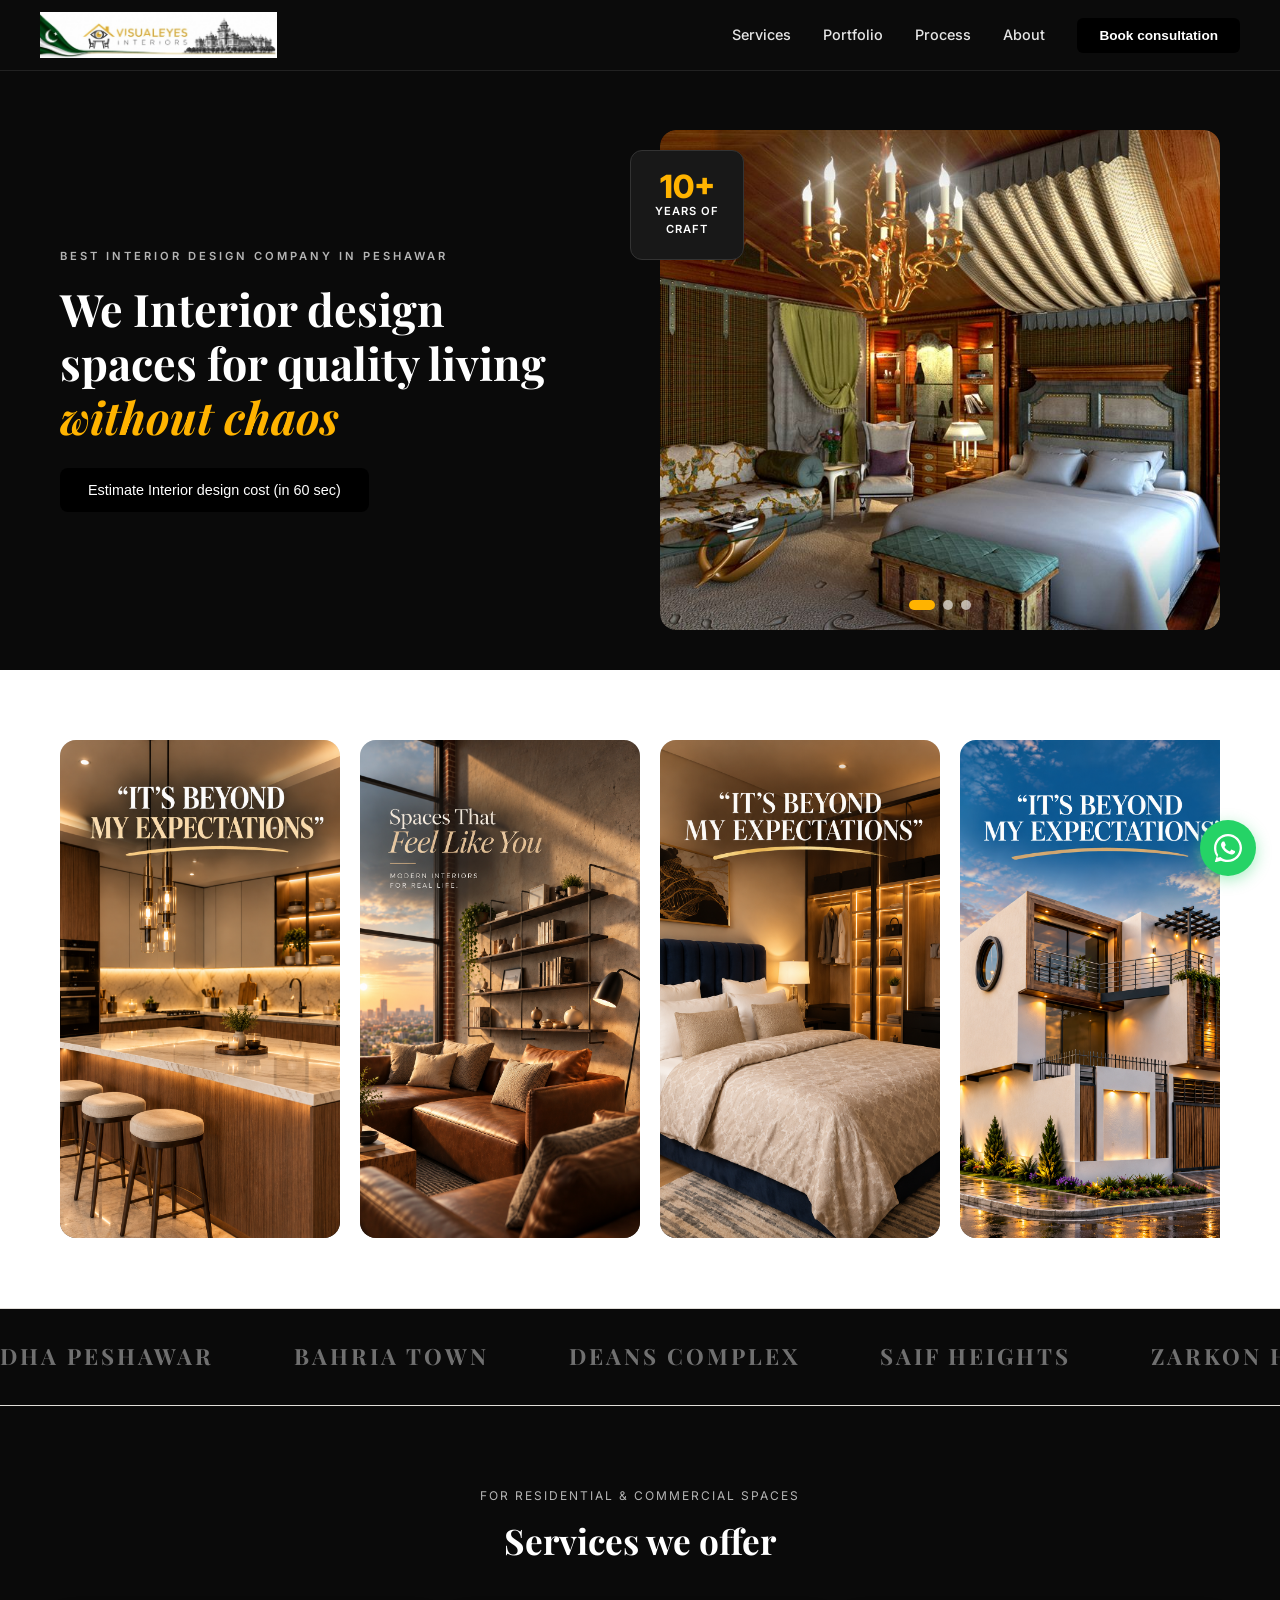
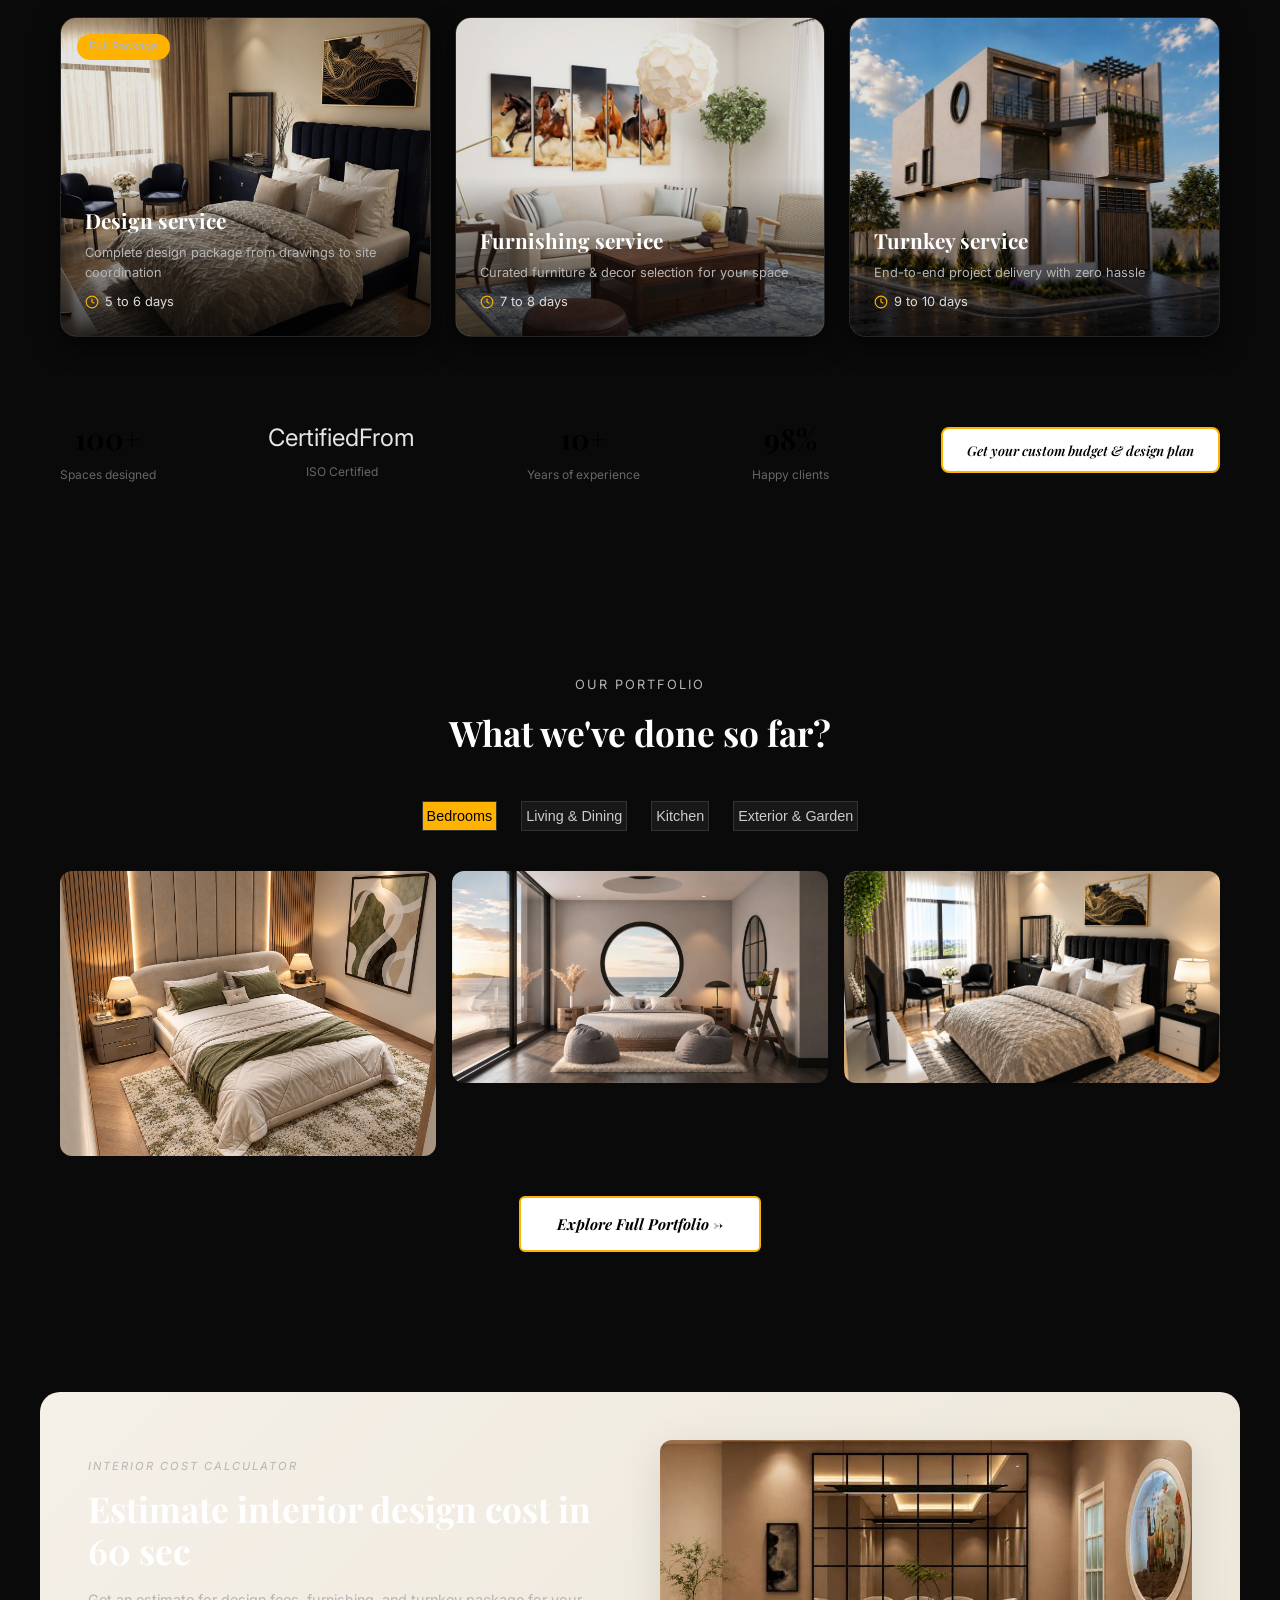
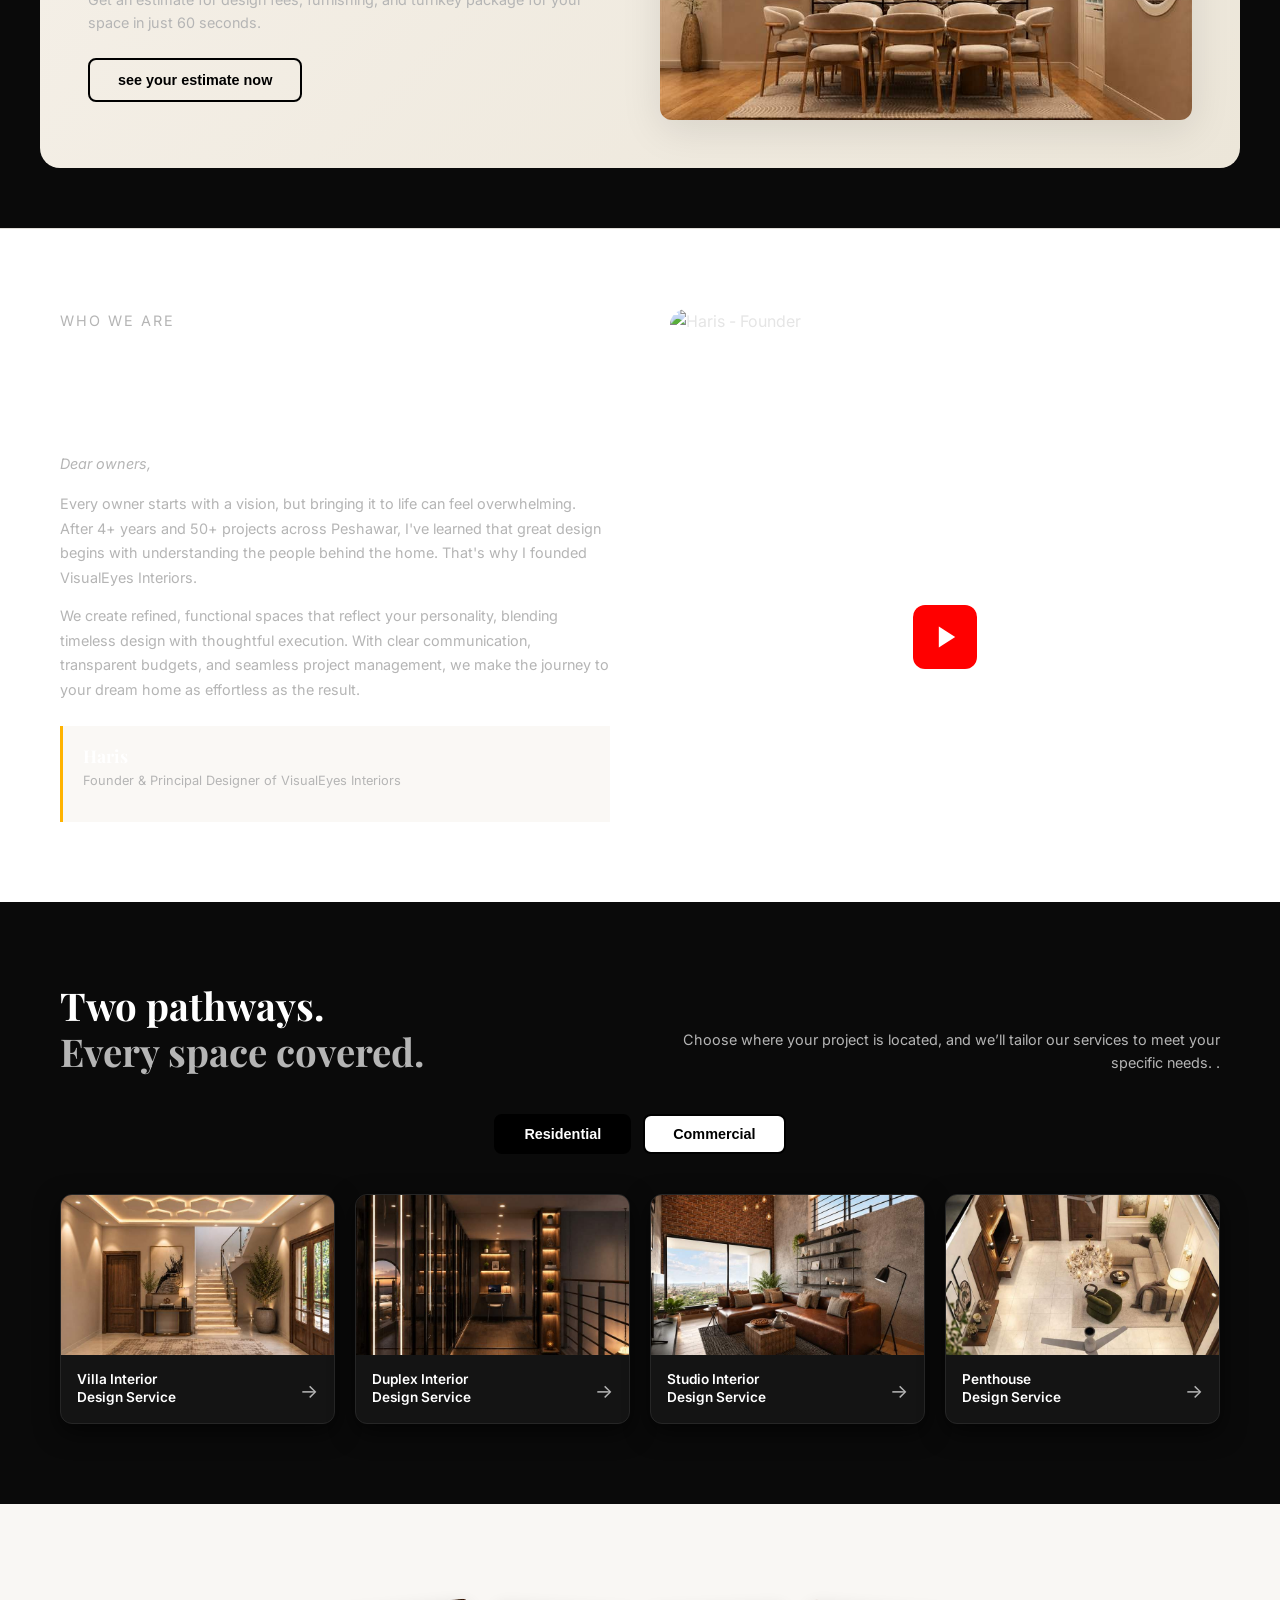
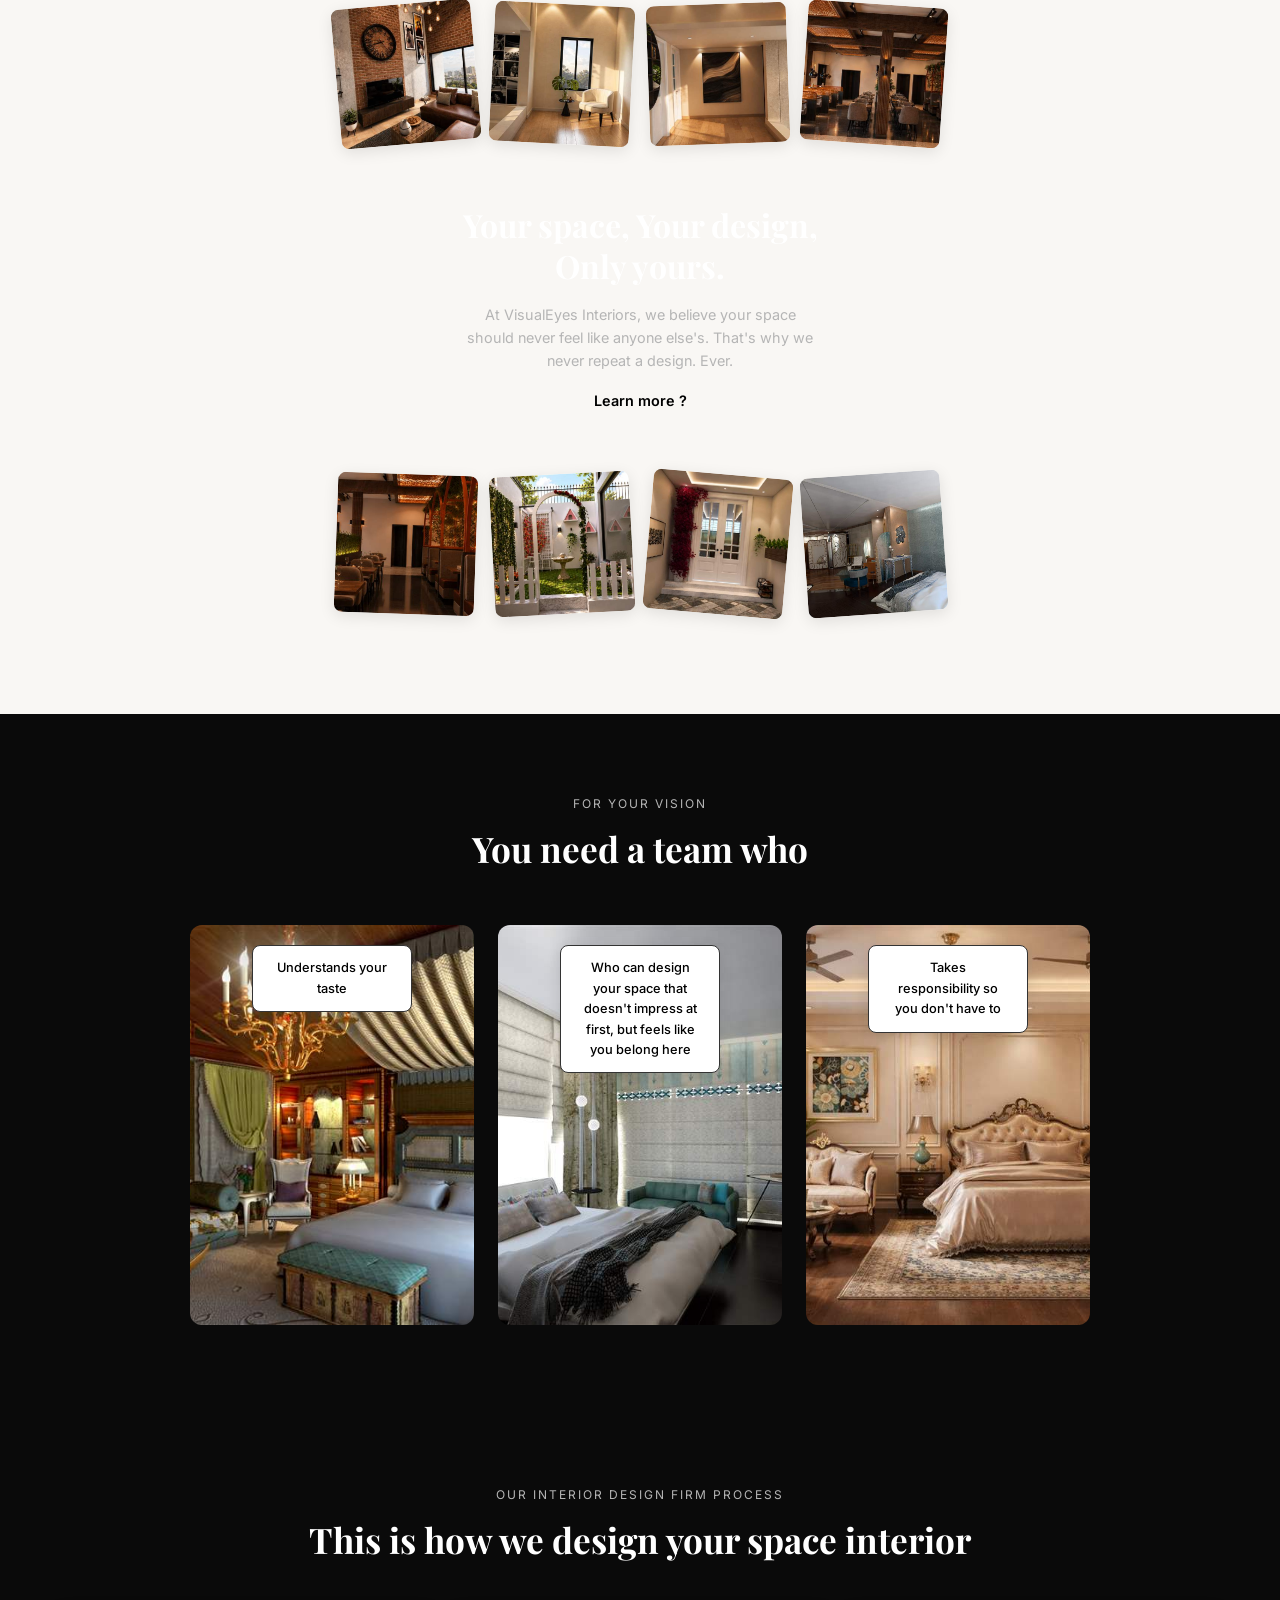
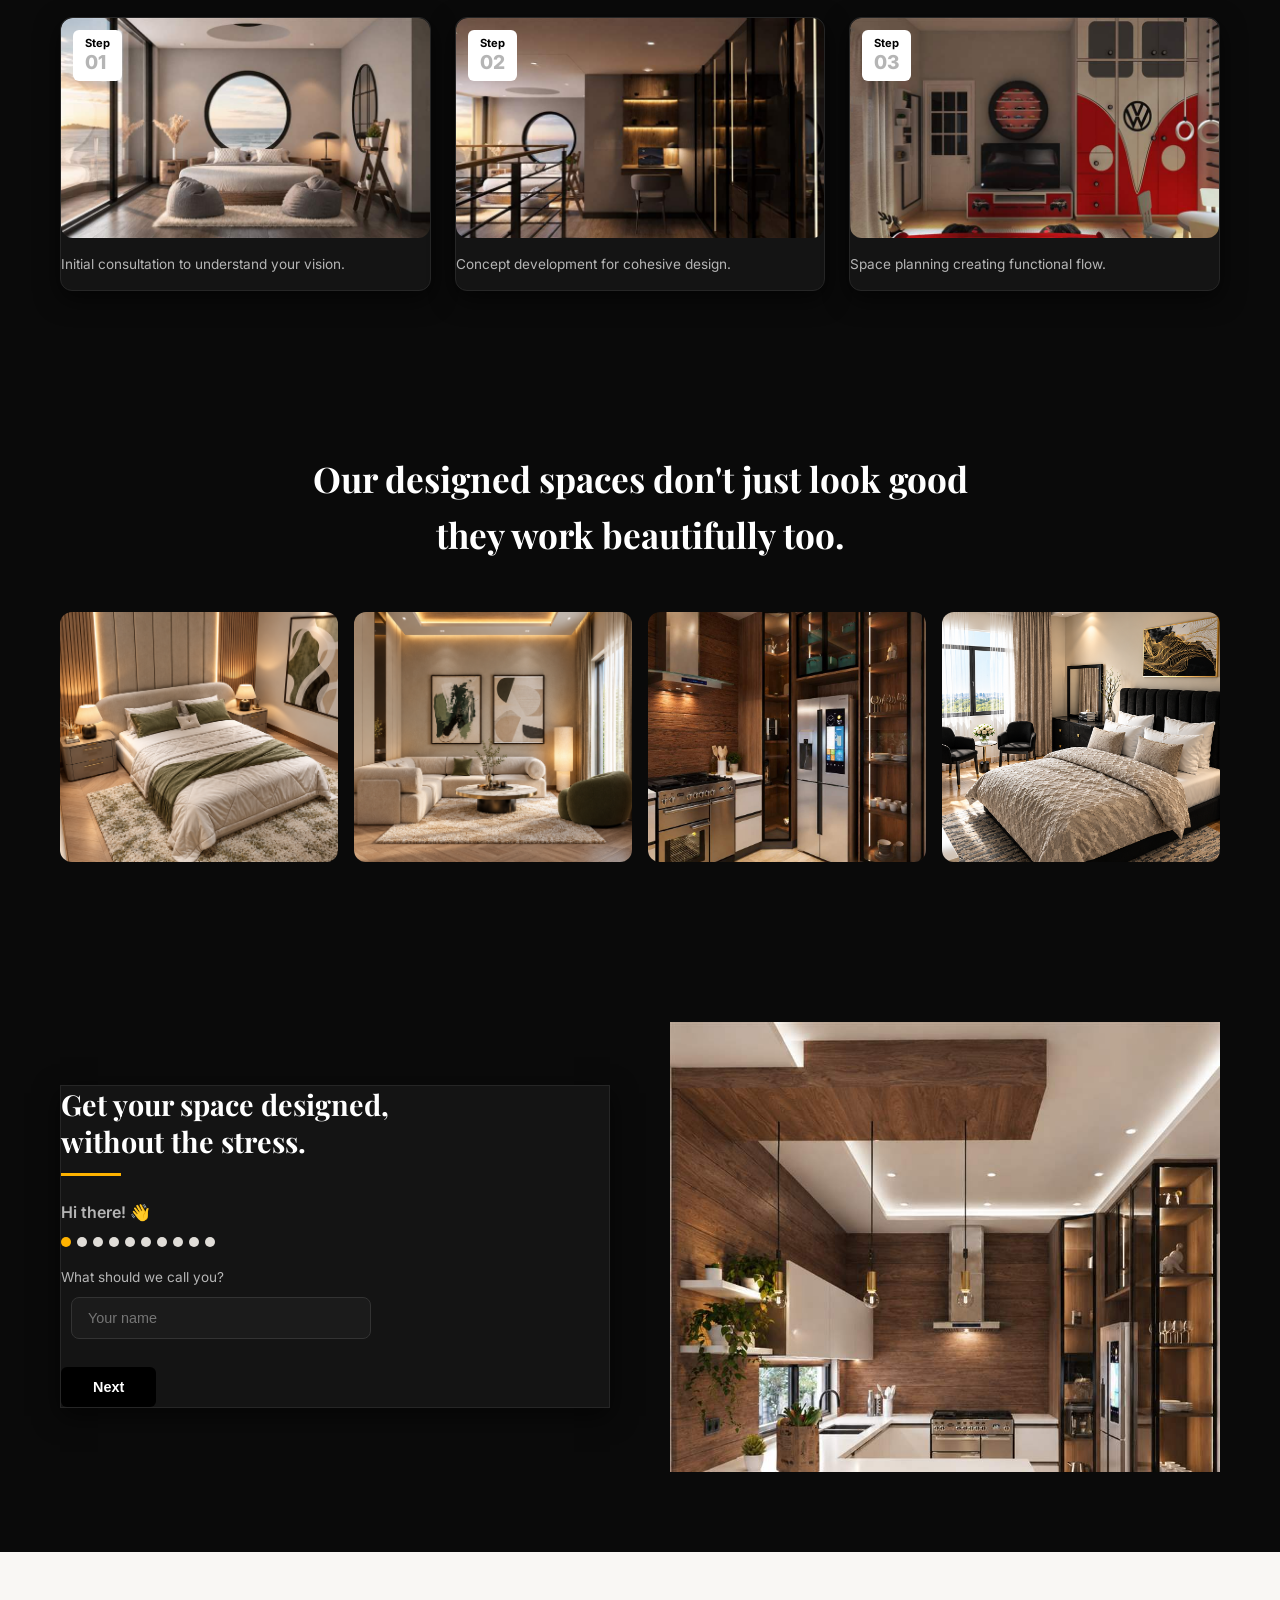
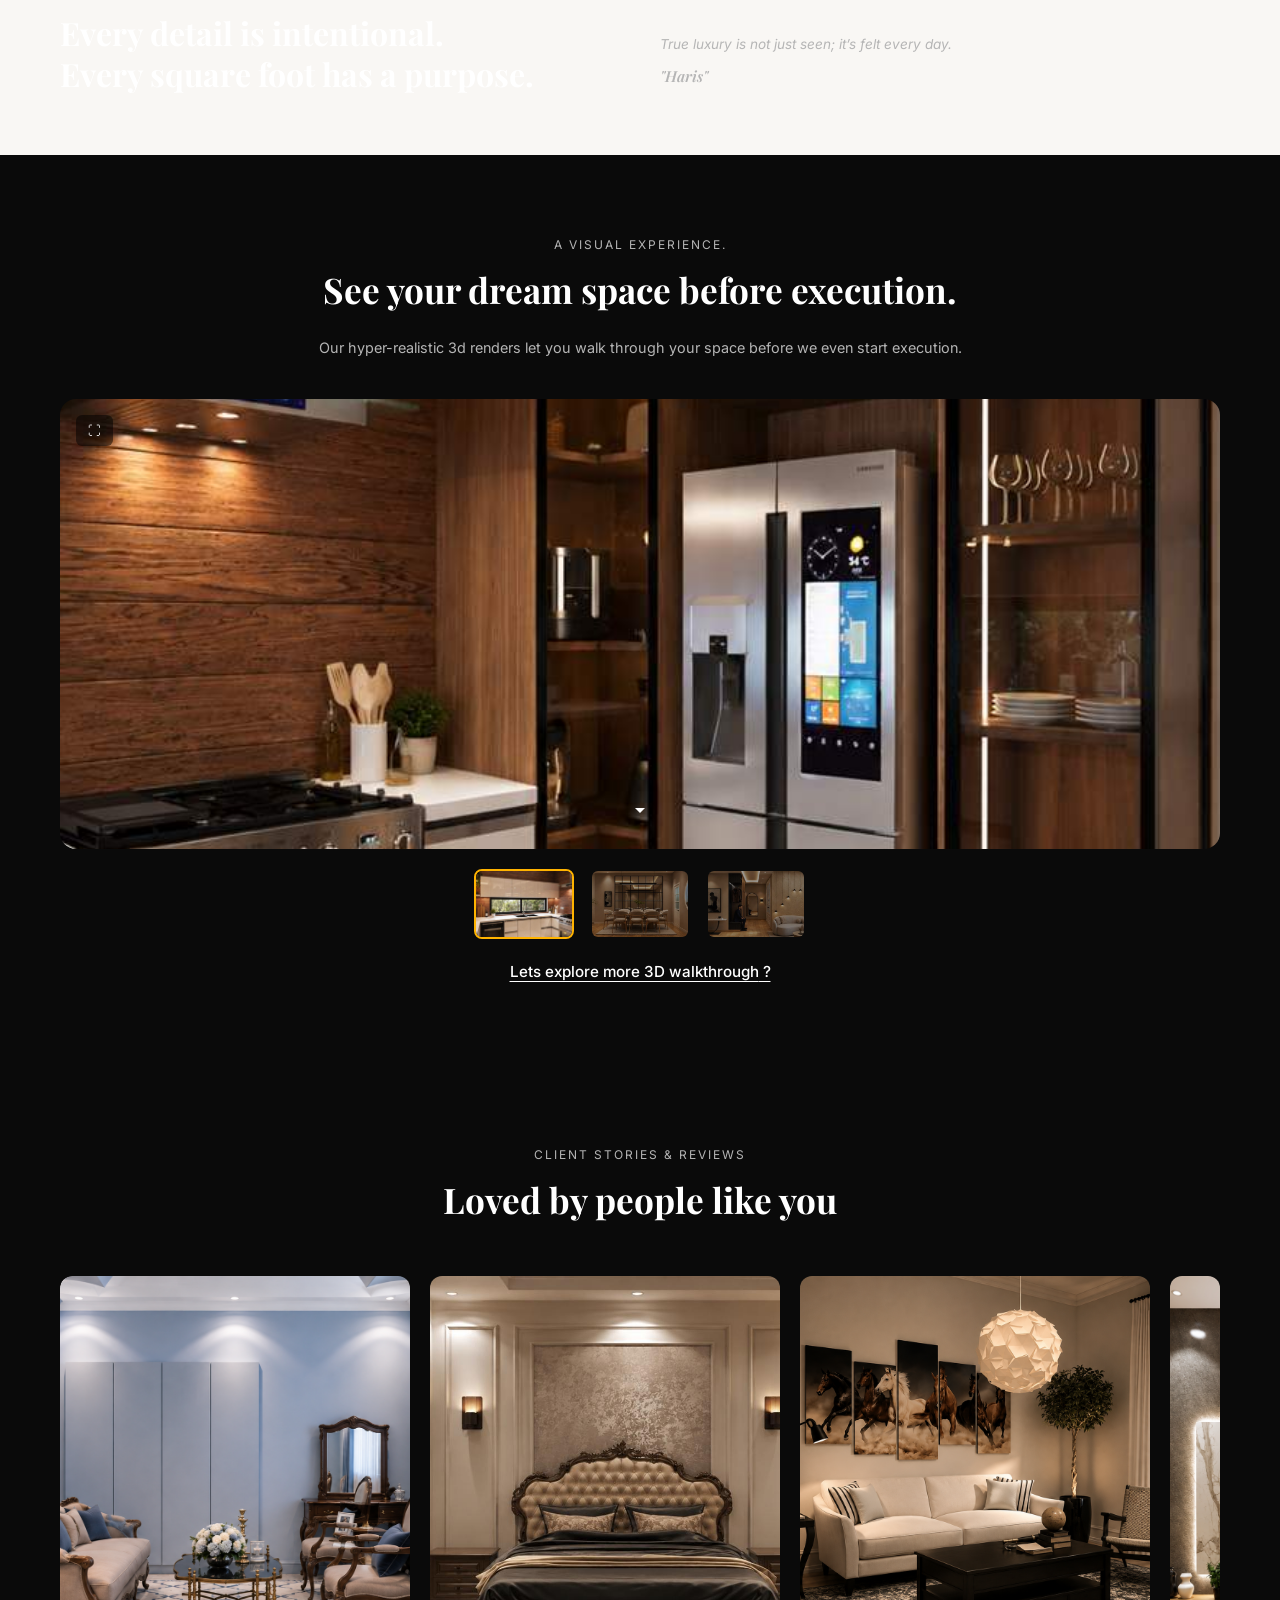
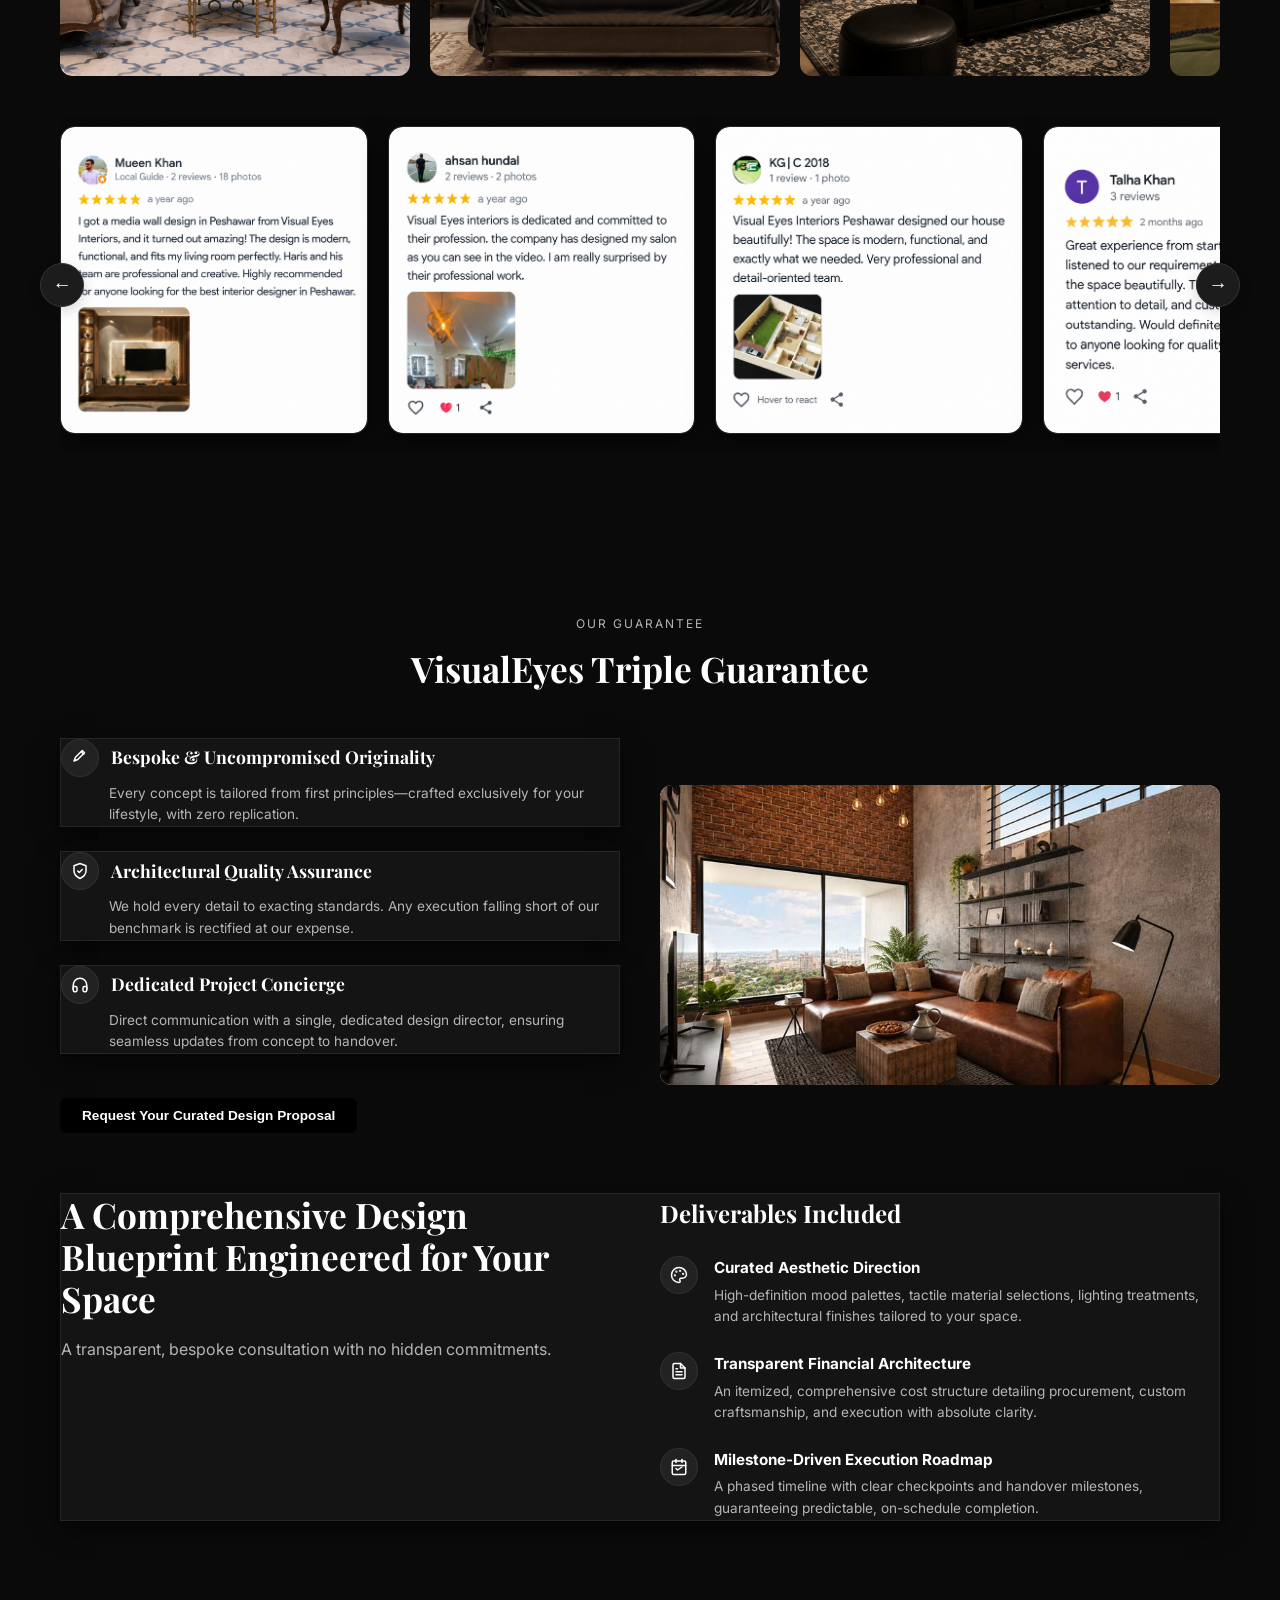
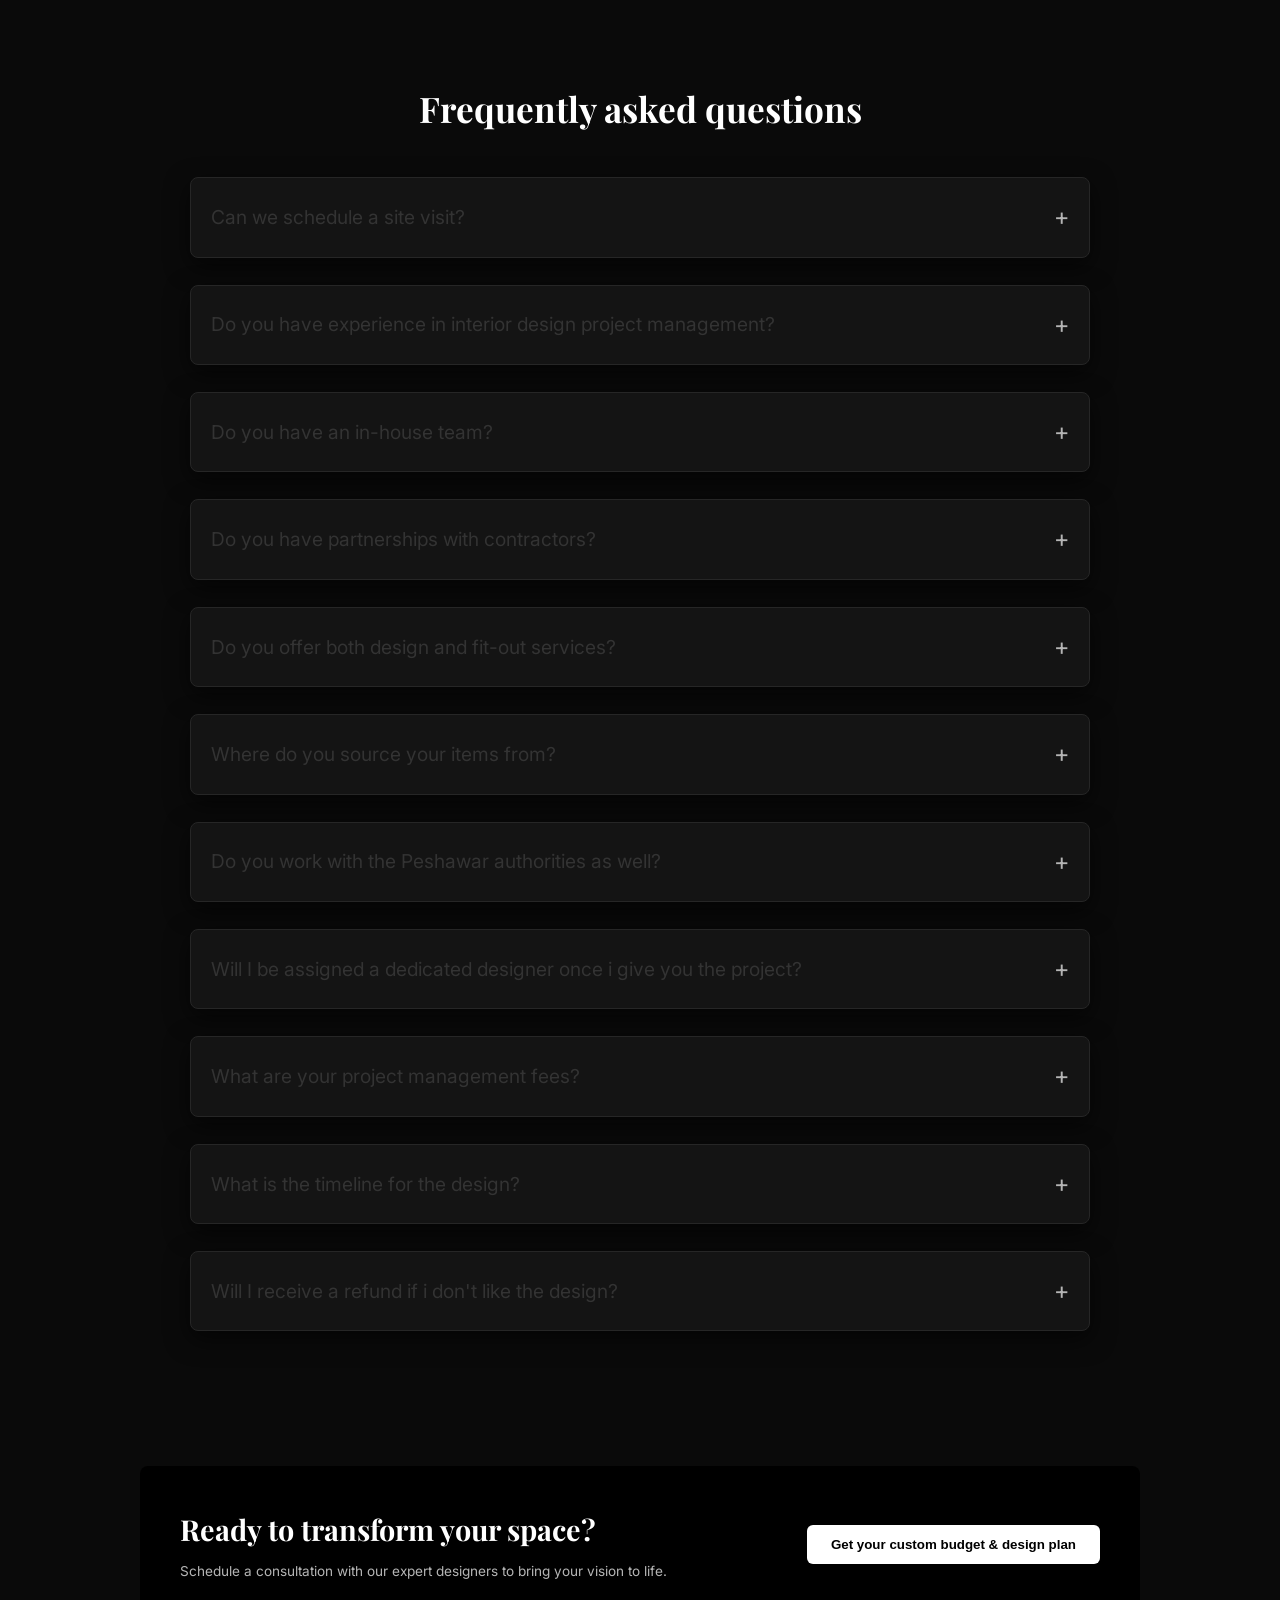
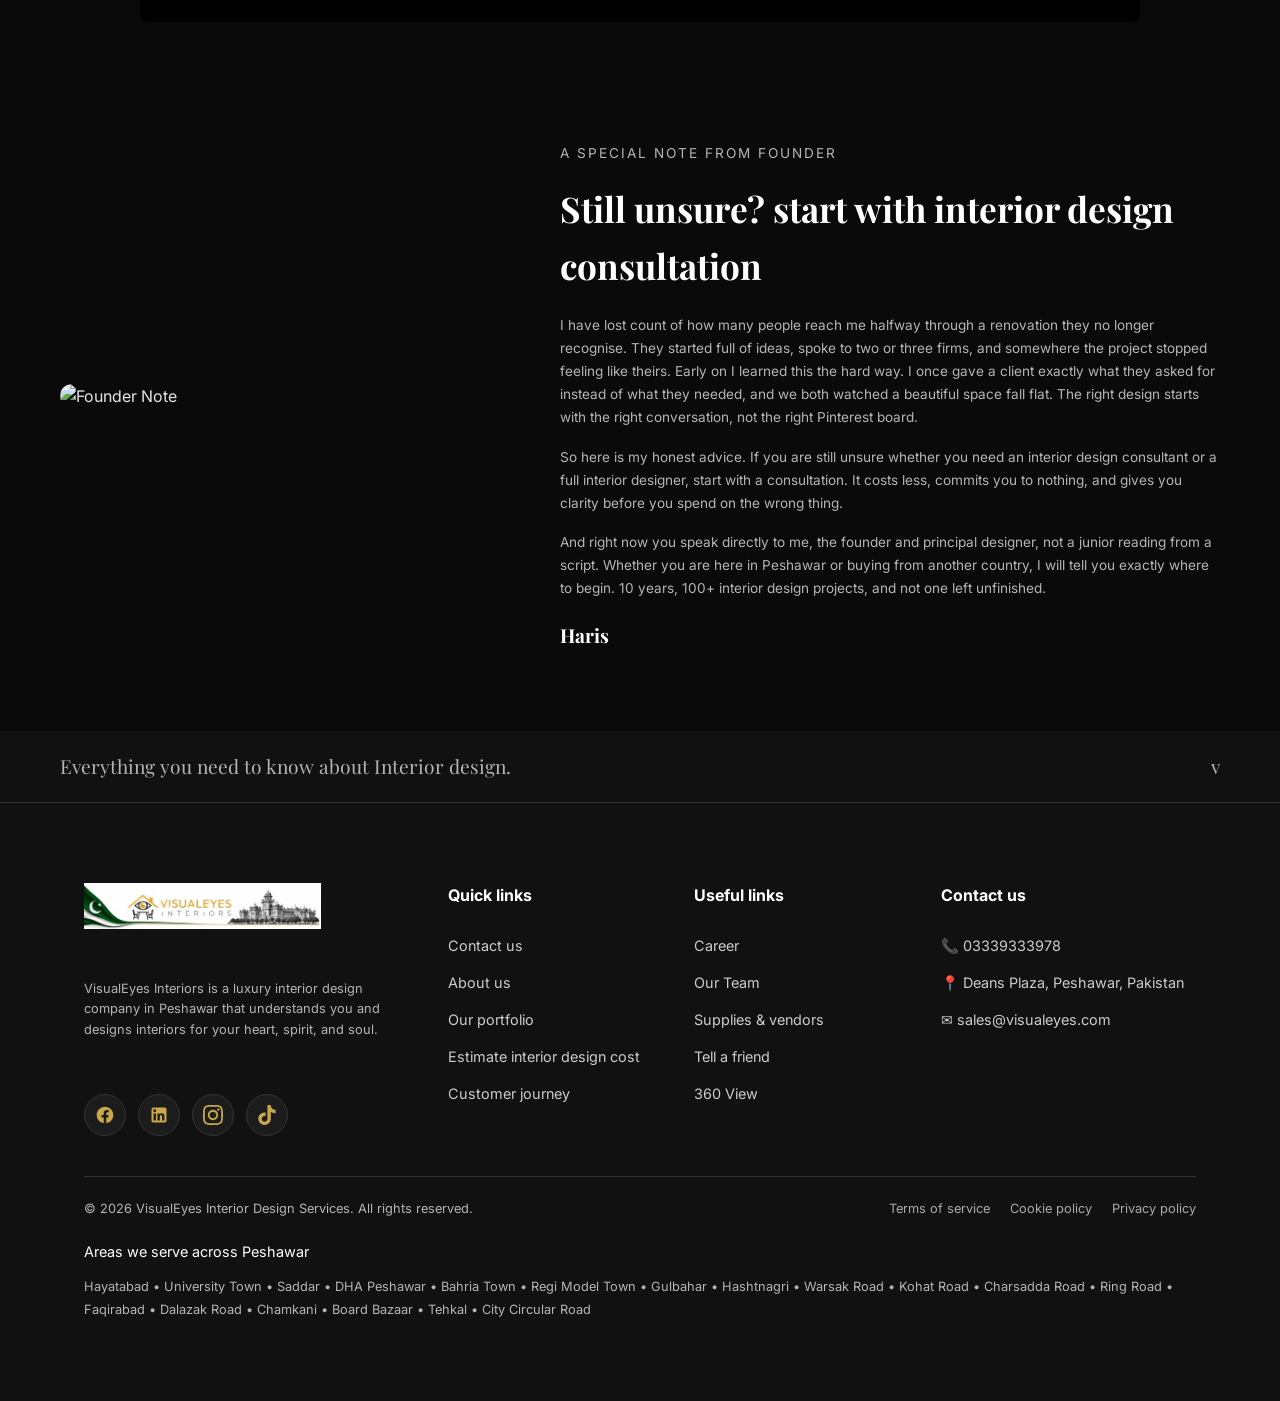
==== index.html @ be6f7f1b "Remove duplicate bedroom images from portfolio" ====
<!DOCTYPE html>
<html lang="en">
<head>
  <meta charset="UTF-8">
  <meta name="viewport" content="width=device-width, initial-scale=1.0">
  <title>VisualEyes Interior | Best Interior Design Company in Peshawar</title>
  <meta name="description" content="We interior design spaces for quality living without chaos. 10+ years of experience in residential and commercial interior design in Peshawar.">
  
  <!-- Fonts -->
  <link rel="preconnect" href="https://fonts.googleapis.com">
  <link rel="preconnect" href="https://fonts.gstatic.com" crossorigin>
  <link href="https://fonts.googleapis.com/css2?family=Inter:wght@400;500;600;700&family=Playfair+Display:ital,wght@0,400;0,600;0,700;0,800;1,400;1,600;1,700&display=swap" rel="stylesheet">
  
  <!-- CSS -->
  <link rel="stylesheet" href="styles.css">
</head>
<body>

  <!-- ===== HEADER ===== -->
  <header class="header" id="header">
    <div class="container">
      <a href="#" class="logo">
        <img src="Assets/images/logo.png" alt="VisualEyes Interiors" style="height: 100px;">
      </a>
      
      <nav class="nav-links" id="navLinks">
        <a href="#services" onclick="event.preventDefault(); scrollToSection('services');">Services</a>
        <a href="#portfolio" onclick="event.preventDefault(); scrollToSection('portfolio');">Portfolio</a>
        <a href="#process" onclick="event.preventDefault(); scrollToSection('process');">Process</a>
        <a href="#founder" onclick="event.preventDefault(); scrollToSection('founder');">About</a>
        <button class="btn-book" onclick="scrollToSection('contact')">Book consultation</button>
      </nav>
      
      <div class="hamburger" id="hamburger" onclick="toggleMenu()">
        <span></span>
        <span></span>
        <span></span>
      </div>
    </div>
  </header>

  <!-- ===== HERO SECTION ===== -->
  <section class="hero" id="hero">
    <div class="container">
      <div class="hero-content fade-in">
        <p class="hero-tag">Best Interior Design Company in Peshawar</p>
        <h1 class="hero-title">
          We Interior design<br>
          spaces for quality living<br>
          <em>without chaos</em>
        </h1>
        <button class="hero-cta" onclick="scrollToSection('calculator')">
          Estimate Interior design cost (in 60 sec)
        </button>
      </div>
      <div class="hero-image fade-in">
        <div class="hero-slider-container">
          <div class="hero-slide active">
            <img src="Assets/images/hero_slide1.jpg" alt="Luxury Master Bedroom">
          </div>
          <div class="hero-slide">
            <img src="Assets/images/hero_slide2.jpg" alt="Luxury Sitting Area 1">
          </div>
          <div class="hero-slide">
            <img src="Assets/images/hero_slide3.jpg" alt="Luxury Sitting Area 2">
          </div>
          <div class="hero-slider-dots">
            <span class="dot active" onclick="setHeroSlide(0)"></span>
            <span class="dot" onclick="setHeroSlide(1)"></span>
            <span class="dot" onclick="setHeroSlide(2)"></span>
          </div>
        </div>
        <div class="hero-badge">
          <div class="number">10+</div>
          <div class="label">Years of<br>Craft</div>
        </div>
      </div>
    </div>
  </section>

  <!-- ===== TESTIMONIALS ===== -->
  <section class="testimonials" id="testimonials">
    <div class="container">
      <div class="testimonials-slider" id="testimonialsSlider">
        <!-- Testimonial 1 -->
        <div class="testimonial-card" onclick="toggleVideoPlay(this)">
          <video src="videos/kitchen first.mp4" loop muted playsinline poster="videotumbnails/image1.png"></video>
          <div class="testimonial-overlay">
            <div class="testimonial-quote">
              Kitchen Design<br><em>in Peshawar</em>
            </div>
            <div class="testimonial-play">
              <svg viewBox="0 0 24 24"><polygon points="5,3 19,12 5,21"/></svg>
            </div>
            <div class="testimonial-info">
              <h4>Modern Kitchen</h4>
              <p>VisualEyes Interiors</p>
            </div>
          </div>
        </div>
        
        <!-- Testimonial 2 -->
        <div class="testimonial-card" onclick="toggleVideoPlay(this)">
          <video src="videos/indurstrial second.mp4" loop muted playsinline poster="videotumbnails/image2.png"></video>
          <div class="testimonial-overlay">
            <div class="testimonial-quote">
              Living Room Design<br><em>in Peshawar</em>
            </div>
            <div class="testimonial-play">
              <svg viewBox="0 0 24 24"><polygon points="5,3 19,12 5,21"/></svg>
            </div>
            <div class="testimonial-info">
              <h4>Industrial Theme</h4>
              <p>VisualEyes Interiors</p>
            </div>
          </div>
        </div>
        
        <!-- Testimonial 3 -->
        <div class="testimonial-card" onclick="toggleVideoPlay(this)">
          <video src="videos/bedroom 3rd.mp4" loop muted playsinline poster="videotumbnails/image3.png"></video>
          <div class="testimonial-overlay">
            <div class="testimonial-quote">
              Bedroom Design<br><em>in Peshawar</em>
            </div>
            <div class="testimonial-play">
              <svg viewBox="0 0 24 24"><polygon points="5,3 19,12 5,21"/></svg>
            </div>
            <div class="testimonial-info">
              <h4>Luxury Bedroom</h4>
              <p>VisualEyes Interiors</p>
            </div>
          </div>
        </div>
        
        <!-- Testimonial 4 -->
        <div class="testimonial-card" onclick="toggleVideoPlay(this)">
          <video src="videos/commercial video 4th.mp4" loop muted playsinline poster="videotumbnails/image4.png"></video>
          <div class="testimonial-overlay">
            <div class="testimonial-quote">
              Exterior Design<br><em>in Peshawar</em>
            </div>
            <div class="testimonial-play">
              <svg viewBox="0 0 24 24"><polygon points="5,3 19,12 5,21"/></svg>
            </div>
            <div class="testimonial-info">
              <h4>Commercial Space</h4>
              <p>VisualEyes Interiors</p>
            </div>
          </div>
        </div>
      </div>
      
      
    </div>
  </section>

    <section class="partners" style="overflow: hidden; padding: 30px 0;">
    <div class="marquee-wrapper">
      <div class="marquee-track">
        <span class="partner-logo">DHA PESHAWAR</span>
        <span class="partner-logo">BAHRIA TOWN</span>
        <span class="partner-logo">DEANS COMPLEX</span>
        <span class="partner-logo">SAIF HEIGHTS</span>
        <span class="partner-logo">ZARKON HEIGHTS</span>
        <span class="partner-logo">CITY TOWERS</span>
        <span class="partner-logo">KHYBER BUILDERS</span>
        <span class="partner-logo">MEGA CITY</span>
        <span class="partner-logo">DHA PESHAWAR</span>
        <span class="partner-logo">BAHRIA TOWN</span>
        <span class="partner-logo">DEANS COMPLEX</span>
        <span class="partner-logo">SAIF HEIGHTS</span>
        <span class="partner-logo">ZARKON HEIGHTS</span>
        <span class="partner-logo">CITY TOWERS</span>
        <span class="partner-logo">KHYBER BUILDERS</span>
        <span class="partner-logo">MEGA CITY</span>
      </div>
    </div>
  </section>

  <!-- ===== SERVICES ===== -->
  <section class="services" id="services">
    <div class="container">
      <p class="section-tag">For residential & commercial spaces</p>
      <h2 class="section-title">Services we offer</h2>
      
      <div class="services-grid">
        <div class="service-card fade-in">
          <img src="Assets/images/service1.jpg" alt="Design Service">
          <div class="service-card-overlay">
            <span class="service-badge">Full Package</span>
            <h3>Design service</h3>
            <p>Complete design package from drawings to site coordination</p>
            <div class="service-duration" style="display: flex; align-items: center; margin-top: 8px; font-size: 0.8rem; color: #ddd;">
              <svg width="14" height="14" viewBox="0 0 24 24" fill="none" stroke="var(--gold)" stroke-width="2" style="margin-right: 6px;"><circle cx="12" cy="12" r="10"></circle><polyline points="12 6 12 12 16 14"></polyline></svg>
              5 to 6 days
            </div>
          </div>
        </div>
        
        <div class="service-card fade-in">
          <img src="Assets/images/service2.jpg" alt="Furnishing Service">
          <div class="service-card-overlay">
            <h3>Furnishing service</h3>
            <p>Curated furniture & decor selection for your space</p>
            <div class="service-duration" style="display: flex; align-items: center; margin-top: 8px; font-size: 0.8rem; color: #ddd;">
              <svg width="14" height="14" viewBox="0 0 24 24" fill="none" stroke="var(--gold)" stroke-width="2" style="margin-right: 6px;"><circle cx="12" cy="12" r="10"></circle><polyline points="12 6 12 12 16 14"></polyline></svg>
              7 to 8 days
            </div>
          </div>
        </div>
        
        <div class="service-card fade-in">
          <img src="Assets/images/exteriordesign1.png" alt="Turnkey Service">
          <div class="service-card-overlay">
            <h3>Turnkey service</h3>
            <p>End-to-end project delivery with zero hassle</p>
            <div class="service-duration" style="display: flex; align-items: center; margin-top: 8px; font-size: 0.8rem; color: #ddd;">
              <svg width="14" height="14" viewBox="0 0 24 24" fill="none" stroke="var(--gold)" stroke-width="2" style="margin-right: 6px;"><circle cx="12" cy="12" r="10"></circle><polyline points="12 6 12 12 16 14"></polyline></svg>
              9 to 10 days
            </div>
          </div>
        </div>
      </div>
      
      <!-- Stats Row -->
      <div class="stats-row">
        <div class="stat-item">
          <div class="stat-number" data-target="100">0+</div>
          <div class="stat-label">Spaces designed</div>
        </div>
        <div class="stat-item">
          <div class="stat-icon">CertifiedFrom </div>
          <div class="stat-label">ISO Certified</div>
        </div>
        <div class="stat-item">
          <div class="stat-number" data-target="10">0+</div>
          <div class="stat-label">Years of experience</div>
        </div>
        <div class="stat-item">
          <div class="stat-number" data-target="98">0%</div>
          <div class="stat-label">Happy clients</div>
        </div>
        <button class="btn-gold" onclick="scrollToSection('calculator')">Get your custom budget & design plan</button>
      </div>
    </div>
  </section>

    <!-- ===== PORTFOLIO PREVIEW ===== -->
  <section class="portfolio" id="portfolio">
    <div class="container">
      <div style="text-align: center; margin-bottom: 40px;">
        <span style="color: var(--gray); text-transform: uppercase; letter-spacing: 2px; font-size: 0.8rem; display: block; margin-bottom: 10px;">OUR PORTFOLIO</span>
        <h2 class="section-title" style="margin-bottom: 0;">What we've done so far?</h2>
      </div>
      
      <div class="portfolio-tabs">
        <button class="active" onclick="filterPortfolio('bedrooms', this)">Bedrooms</button>
        <button onclick="filterPortfolio('living', this)">Living &amp; Dining</button>
        <button onclick="filterPortfolio('kitchen', this)">Kitchen</button>
        <button onclick="filterPortfolio('exterior', this)">Exterior &amp; Garden</button>
      </div>
      
      <div class="portfolio-grid portfolio-masonry">
        <!-- Bedrooms -->
        <div class="portfolio-item fade-in" data-category="bedrooms" onclick="openDesignModal('Royal Master Bedroom', 'Assets/images/bedroom_3.png', 'bedrooms')" style="cursor:pointer;"><img src="Assets/images/bedroom_3.png" alt="Royal Master Bedroom" loading="lazy"><h3>Royal Master Bedroom</h3><p>VisualEyes Interiors</p></div>
        <div class="portfolio-item fade-in" data-category="bedrooms" onclick="openDesignModal('Panoramic View Bedroom', 'Assets/images/image3.jpeg', 'bedrooms')" style="cursor:pointer;"><img src="Assets/images/image3.jpeg" alt="Panoramic View Bedroom" loading="lazy"><h3>Panoramic View Bedroom</h3><p>VisualEyes Interiors</p></div>
        <div class="portfolio-item fade-in" data-category="bedrooms" onclick="openDesignModal('Contemporary Elegant Bedroom', 'Assets/images/newbedroom.png', 'bedrooms')" style="cursor:pointer;"><img src="Assets/images/newbedroom.png" alt="Contemporary Elegant Bedroom" loading="lazy"><h3>Contemporary Elegant Bedroom</h3><p>VisualEyes Interiors</p></div>

        <!-- Living & Dining -->
        <div class="portfolio-item fade-in" data-category="living" onclick="openDesignModal('Contemporary Living Lounge', 'Assets/images/image1.jpeg', 'living')" style="cursor:pointer;"><img src="Assets/images/image1.jpeg" alt="Contemporary Living Lounge" loading="lazy"><h3>Contemporary Living Lounge</h3><p>VisualEyes Interiors</p></div>
        <div class="portfolio-item fade-in" data-category="living" onclick="openDesignModal('Luxury Dining Space', 'Assets/images/Dining.jpeg', 'living')" style="cursor:pointer;"><img src="Assets/images/Dining.jpeg" alt="Luxury Dining Space" loading="lazy"><h3>Luxury Dining Space</h3><p>VisualEyes Interiors</p></div>
        <div class="portfolio-item fade-in" data-category="living" onclick="openDesignModal('Classic Royal Sitting Area', 'Assets/images/sitting (3).jpg', 'living')" style="cursor:pointer;"><img src="Assets/images/sitting (3).jpg" alt="Classic Royal Sitting Area" loading="lazy"><h3>Classic Royal Sitting Area</h3><p>VisualEyes Interiors</p></div>
        <div class="portfolio-item fade-in" data-category="living" onclick="openDesignModal('Architectural Living Lounge', 'Assets/images/living_4.png', 'living')" style="cursor:pointer;"><img src="Assets/images/living_4.png" alt="Architectural Living Lounge" loading="lazy"><h3>Architectural Living Lounge</h3><p>VisualEyes Interiors</p></div>

        <!-- Kitchen (3 items) -->
        <div class="portfolio-item fade-in" data-category="kitchen" onclick="openDesignModal('Kitchen 1', 'Assets/images/kitchen1.png', 'kitchen')" style="cursor:pointer;"><img src="Assets/images/kitchen1.png" alt="Kitchen 1" loading="lazy"><h3>Kitchen 1</h3><p>VisualEyes Interiors</p></div>
        <div class="portfolio-item fade-in" data-category="kitchen" onclick="openDesignModal('Kitchen 2', 'Assets/images/kitchen2.png', 'kitchen')" style="cursor:pointer;"><img src="Assets/images/kitchen2.png" alt="Kitchen 2" loading="lazy"><h3>Kitchen 2</h3><p>VisualEyes Interiors</p></div>
        <div class="portfolio-item fade-in" data-category="kitchen" onclick="openDesignModal('Kitchen 3', 'Assets/images/kitchen3.png', 'kitchen')" style="cursor:pointer;"><img src="Assets/images/kitchen3.png" alt="Kitchen 3" loading="lazy"><h3>Kitchen 3</h3><p>VisualEyes Interiors</p></div>

        <!-- Exterior & Garden (3 items) -->
        <div class="portfolio-item fade-in" data-category="exterior" onclick="openDesignModal('Exterior Design 1', 'Assets/images/exteriordesign1.png', 'exterior')" style="cursor:pointer;"><img src="Assets/images/exteriordesign1.png" alt="Exterior Design 1" loading="lazy"><h3>Exterior Design 1</h3><p>VisualEyes Interiors</p></div>
        <div class="portfolio-item fade-in" data-category="exterior" onclick="openDesignModal('Exterior Design 2', 'Assets/images/exteriordesign2.png', 'exterior')" style="cursor:pointer;"><img src="Assets/images/exteriordesign2.png" alt="Exterior Design 2" loading="lazy"><h3>Exterior Design 2</h3><p>VisualEyes Interiors</p></div>
        <div class="portfolio-item fade-in" data-category="exterior" onclick="openDesignModal('Small Garden 1', 'Assets/images/smallgarden1.png', 'exterior')" style="cursor:pointer;"><img src="Assets/images/smallgarden1.png" alt="Small Garden 1" loading="lazy"><h3>Small Garden 1</h3><p>VisualEyes Interiors</p></div>

      </div>
      
      <div style="text-align: center; margin-top: 40px;">
        <a href="portfolio.html" class="btn-gold" style="display: inline-block; padding: 14px 36px; text-decoration: none; font-weight: bold; border-radius: 6px; font-size: 0.95rem;">Explore Full Portfolio &rarr;</a>
      </div>
    </div>
  </section>

  <!-- ===== COST CALCULATOR ===== -->
  <section class="cost-calculator" id="calculator">
    <div class="container">
      <div class="calc-content fade-in">
        <p class="calc-tag">Interior cost calculator</p>
        <h2>Estimate interior design cost in 60 sec</h2>
        <p>Get an estimate for design fees, furnishing, and turnkey package for your space in just 60 seconds.</p>
        <button class="btn-outline">see your estimate now</button>
      </div>
      <div class="calc-preview fade-in">
        <img src="Assets/images/livinganddiningspace1.png" alt="Interior Design Calculator Preview">
      </div>
    </div>
  </section>

  <!-- ===== FOUNDER MESSAGE ===== -->
  <section class="founder" id="founder">
    <div class="container">
      <div class="founder-text fade-in">
        <p class="section-tag" style="text-align:left">Who we are</p>
        <h2 class="section-title" style="text-align:left">Founder message</h2>
        
        <p class="greeting">Dear owners,</p>
        
        <p>Every owner starts with a vision, but bringing it to life can feel overwhelming. After 4+ years and 50+ projects across Peshawar, I've learned that great design begins with understanding the people behind the home. That's why I founded VisualEyes Interiors.</p>
        
        <p>We create refined, functional spaces that reflect your personality, blending timeless design with thoughtful execution. With clear communication, transparent budgets, and seamless project management, we make the journey to your dream home as effortless as the result.</p>
        
        <div class="founder-signature">
          <h4>Haris</h4>
          <p>Founder & Principal Designer of VisualEyes Interiors</p>
        </div>
      </div>
      
      <div class="founder-video fade-in">
        <img src="Assets/images/mirror_10.png" alt="Haris - Founder">
        <div class="play-btn">
          <svg viewBox="0 0 24 24"><polygon points="5,3 19,12 5,21"/></svg>
        </div>
      </div>
    </div>
  </section>

  <!-- ===== TWO PATHWAYS ===== -->
  <section class="pathways" id="pathways">
    <div class="container">
      <div class="pathways-header fade-in">
        <h2>Two pathways.<br><span>Every space covered.</span></h2>
        <p>Choose where your project is located, and we’ll tailor our services to meet your specific needs.
.</p>
      </div>
      
      <div class="pathways-toggle">
        <button class="active" onclick="togglePathway('residential', this)">Residential</button>
        <button onclick="togglePathway('commercial', this)">Commercial</button>
      </div>
      
      <div class="pathways-grid" id="residentialGrid">
        <div class="pathway-card fade-in">
          <img src="Assets/images/livingrooms5.png" alt="Villa Interior Design">
          <div class="pathway-card-content">
            <h4>Villa Interior<br>Design Service</h4>
            <span class="arrow">&#8594;</span>
          </div>
        </div>
        
        <div class="pathway-card fade-in">
          <img src="Assets/images/bedrooms10.png" alt="Duplex Interior Design">
          <div class="pathway-card-content">
            <h4>Duplex Interior<br>Design Service</h4>
            <span class="arrow">&#8594;</span>
          </div>
        </div>
        
        <div class="pathway-card fade-in">
          <img src="Assets/images/livingrooms1.png" alt="Studio Interior Design">
          <div class="pathway-card-content">
            <h4>Studio Interior<br>Design Service</h4>
            <span class="arrow">&#8594;</span>
          </div>
        </div>
        
        <div class="pathway-card fade-in">
          <img src="Assets/images/bedrooms11.jpeg" alt="Penthouse Design">
          <div class="pathway-card-content">
            <h4>Penthouse<br>Design Service</h4>
            <span class="arrow">&#8594;</span>
          </div>
        </div>
      </div>
      
      <div class="pathways-grid" id="commercialGrid" style="display: none;">
        <div class="pathway-card fade-in">
          <img src="Assets/images/comm_1.jpg" alt="Office Interior Design">
          <div class="pathway-card-content">
            <h4>Office Interior<br>Design Service</h4>
            <span class="arrow">&#8594;</span>
          </div>
        </div>
        
        <div class="pathway-card fade-in">
          <img src="Assets/images/comm_2.jpg" alt="Retail Interior Design">
          <div class="pathway-card-content">
            <h4>Retail Interior<br>Design Service</h4>
            <span class="arrow">&#8594;</span>
          </div>
        </div>
        
        <div class="pathway-card fade-in">
          <img src="Assets/images/comm_3.jpg" alt="Restaurant Interior Design">
          <div class="pathway-card-content">
            <h4>Restaurant<br>Design Service</h4>
            <span class="arrow">&#8594;</span>
          </div>
        </div>
        
        <div class="pathway-card fade-in">
          <img src="Assets/images/comm_4.jpg" alt="Hotel Interior Design">
          <div class="pathway-card-content">
            <h4>Hotel Interior<br>Design Service</h4>
            <span class="arrow">&#8594;</span>
          </div>
        </div>
      </div>
    </div>
  </section>

  <!-- ===== YOUR SPACE, YOUR DESIGN ===== -->
  <section class="unique-design">
    <div class="container">
      <div class="unique-inner">
        <div class="unique-photos">
          <div class="unique-photo" style="--rotation: -5deg">
            <img src="Assets/images/livingrooms3.png" alt="Project 1">
          </div>
          <div class="unique-photo" style="--rotation: 3deg">
            <img src="Assets/images/readingcorner1.png" alt="Project 2">
          </div>
          <div class="unique-photo" style="--rotation: -2deg">
            <img src="Assets/images/readingcorner2.png" alt="Project 3">
          </div>
          <div class="unique-photo" style="--rotation: 4deg">
            <img src="Assets/images/restinterior1.png" alt="Project 4">
          </div>
        </div>
        
        <div class="unique-text-center fade-in">
          <h2>Your space, Your design, Only yours.</h2>
          <p>At VisualEyes Interiors, we believe your space should never feel like anyone else's. That's why we never repeat a design. Ever.</p>
          <a href="#">Learn more</a>
        </div>
        
        <div class="unique-photos">
          <div class="unique-photo" style="--rotation: 2deg">
            <img src="Assets/images/restinterior2.png" alt="Project 5">
          </div>
          <div class="unique-photo" style="--rotation: -3deg">
            <img src="Assets/images/smallgarden1.png" alt="Project 6">
          </div>
          <div class="unique-photo" style="--rotation: 5deg">
            <img src="Assets/images/smallgarden2.png" alt="Project 7">
          </div>
          <div class="unique-photo" style="--rotation: -4deg">
            <img src="Assets/images/visualeyesinteriors1.jpg" alt="Project 8">
          </div>
        </div>
      </div>
    </div>
  </section>

  <!-- ===== YOU NEED A TEAM ===== -->
  <section class="team" id="team">
    <div class="container">
      <div class="team-content fade-in">
        <p class="section-tag">For your vision</p>
        <h2 class="section-title">You need a team who</h2>
      </div>
      
      <div class="team-grid">
        <div class="team-member fade-in">
          <img src="Assets/images/visualeyesinteriors2.jpg" alt="Team member - Understanding your taste">
          <div class="team-sign">Understands your taste</div>
        </div>
        
        <div class="team-member fade-in">
          <img src="Assets/images/visualeyesinteriors3.jpg" alt="Team member - Handles everything end-to-end">
          <div class="team-sign">Who can design your space that doesn't impress at first, but feels like you belong here</div>
        </div>
        
        <div class="team-member fade-in">
          <img src="Assets/images/bedrooms1.jpeg" alt="Team member - Takes responsibility">
          <div class="team-sign">Takes responsibility so you don't have to</div>
        </div>
      </div>
    </div>
  </section>

  <!-- ===== DESIGN PROCESS ===== -->
  <section class="process" id="process">
    <div class="container">
      <p class="section-tag">Our interior design firm process</p>
      <h2 class="section-title">This is how we design your space interior</h2>
      
      <div class="process-grid">
        <div class="process-card fade-in">
          <img src="Assets/images/bedrooms4.png" alt="Step 1 - Consultation">
          <div class="process-step-badge">
            Step<br><span>01</span>
          </div>
          <p>Initial consultation to understand your vision.</p>
        </div>
        
        <div class="process-card fade-in">
          <img src="Assets/images/bedrooms7.png" alt="Step 2 - Concept Development">
          <div class="process-step-badge">
            Step<br><span>02</span>
          </div>
          <p>Concept development for cohesive design.</p>
        </div>
        
        <div class="process-card fade-in">
          <img src="Assets/images/boysbedcartheme1.jpg" alt="Step 3 - Space Planning">
          <div class="process-step-badge">
            Step<br><span>03</span>
          </div>
          <p>Space planning creating functional flow.</p>
        </div>
      </div>
    </div>
  </section>

  <!-- ===== DESIGNED SPACES ===== -->
  <section class="designed-spaces">
    <div class="container">
      <div class="fade-in" style="text-align: center;">
        <h2 class="section-title">Our designed spaces don't just look good<br>they work beautifully too.</h2>
      </div>
      
            <div class="spaces-gallery">
        <div class="space-item fade-in" onclick="openDesignModal('Royal Master Bedroom', 'Assets/images/bedroom_3.png', 'bedrooms')">
          <img src="Assets/images/bedroom_3.png" alt="Royal Master Bedroom Design">
        </div>
        <div class="space-item fade-in" onclick="openDesignModal('Architectural Living Lounge', 'Assets/images/living_4.png', 'living')">
          <img src="Assets/images/living_4.png" alt="Living Room Space">
        </div>
        <div class="space-item fade-in" onclick="openDesignModal('Modern Kitchen Design', 'Assets/images/kitchen2.png', 'kitchen')">
          <img src="Assets/images/kitchen2.png" alt="Modern Kitchen Design">
        </div>
        <div class="space-item fade-in" onclick="openDesignModal('Contemporary Elegant Bedroom', 'Assets/images/newbedroom.png', 'bedrooms')">
          <img src="Assets/images/newbedroom.png" alt="Contemporary Elegant Bedroom">
        </div>
      </div>
      
    </div>
  </section>

  <!-- ===== CONTACT FORM ===== -->
  <section class="contact" id="contact">
    <div class="container">
      <div class="contact-form fade-in">
        <h2>Get your space designed,<br>without the stress.</h2>
        
        <p class="greeting-text">Hi there! &#128075;</p>
        
        <div class="progress-dots">
          <span class="active"></span>
          <span></span>
          <span></span>
          <span></span>
          <span></span>
          <span></span>
          <span></span>
          <span></span>
          <span></span>
          <span></span>
        </div>
        
        <p class="form-label">What should we call you?</p>
        
        <div class="form-input-group">
          <span class="icon"></span>
          <input type="text" class="form-input" placeholder="Your name">
        </div>
        
        <button class="btn-next">Next</button>
      </div>
      
      <div class="contact-image fade-in">
        <img src="Assets/images/kitchen1.png" alt="Design Consultation">
      </div>
    </div>
  </section>

  <!-- ===== QUOTE SECTION ===== -->
  <section class="quote-section">
    <div class="container">
      <div class="quote-text fade-in">
        <h2>Every detail is intentional.<br>Every square foot has a purpose.</h2>
      </div>
      <div class="quote-attribution fade-in">
        <p>True luxury is not just seen; it’s felt every day.</p>
        <p>"Haris"</p>
      </div>
    </div>
  </section>

  <!-- ===== 3D WALKTHROUGH ===== -->
  <section class="walkthrough" id="walkthrough">
    <div class="container">
      <p class="section-tag" style="color: rgba(255,255,255,0.6);">A visual experience.</p>
      <h2 class="section-title" style="color: var(--white);">See your dream space before execution.</h2>
      <p style="text-align: center; color: rgba(255,255,255,0.5); font-size: 0.9rem; margin-top: -30px;">
        Our hyper-realistic 3d renders let you walk through your space before we even start execution.
      </p>
      
      <div class="walkthrough-viewer">
        <img src="Assets/images/kitchen2.png" alt="3D Walkthrough" id="walkthroughMain">
        <button class="fullscreen-btn">&#x26F6;</button>
        <div class="scroll-indicator">
          <svg width="24" height="24" viewBox="0 0 24 24" fill="white"><path d="M7 10l5 5 5-5z"/></svg>
        </div>
      </div>
      
      <div class="walkthrough-thumbs">
        <img src="Assets/images/kitchen3.png" alt="View 1" class="active" onclick="changeWalkthrough(this)">
        <img src="Assets/images/livinganddiningspace1.png" alt="View 2" onclick="changeWalkthrough(this)">
        <img src="Assets/images/livinganddiningspace2.png" alt="View 3" onclick="changeWalkthrough(this)">
      </div>
      
      <div class="walkthrough-link">
        <a href="#">Lets explore more 3D walkthrough</a>
      </div>
    </div>
  </section>

    <!-- ===== CLIENT STORIES & REVIEWS ===== -->
  <section class="client-stories fade-in">
    <div class="container">
      <p class="section-tag" style="text-align: center;">Client stories & reviews</p>
      <h2 class="section-title">Loved by people like you</h2>
      
      <div class="main-video-review">
        <div class="scrolling-gallery">
          <div class="scrolling-track">
            <img src="scrollingimages/1.png" alt="Client Project 1">
            <img src="scrollingimages/2.jpeg" alt="Client Project 2">
            <img src="scrollingimages/3.png" alt="Client Project 3">
            <img src="scrollingimages/4.png" alt="Client Project 4">
            <img src="scrollingimages/5.png" alt="Client Project 5">
            <img src="scrollingimages/close-up (15).png" alt="Client Project 6">
            <!-- Duplicate for seamless loop -->
            <img src="scrollingimages/1.png" alt="Client Project 1">
            <img src="scrollingimages/2.jpeg" alt="Client Project 2">
            <img src="scrollingimages/3.png" alt="Client Project 3">
            <img src="scrollingimages/4.png" alt="Client Project 4">
            <img src="scrollingimages/5.png" alt="Client Project 5">
            <img src="scrollingimages/close-up (15).png" alt="Client Project 6">
          </div>
        </div>
      </div>
      
      <div class="reviews-slider-wrapper">
        <button class="reviews-nav-btn prev" onclick="scrollReviews(-1)" aria-label="Previous reviews">&#8592;</button>
        <div class="reviews-scroll-container" id="reviewsScrollContainer">
          <div class="review-image-card">
            <img src="reviews/2.png" alt="Google Review">
          </div>
          <div class="review-image-card">
            <img src="reviews/22.png" alt="Google Review">
          </div>
          <div class="review-image-card">
            <img src="reviews/33.png" alt="Google Review">
          </div>
          <div class="review-image-card">
            <img src="reviews/44.png" alt="Google Review">
          </div>
          <div class="review-image-card">
            <img src="reviews/afaq.png" alt="Google Review">
          </div>
          <div class="review-image-card">
            <img src="reviews/affan.png" alt="Google Review">
          </div>
        </div>
        <button class="reviews-nav-btn next" onclick="scrollReviews(1)" aria-label="Next reviews">&#8594;</button>
      </div>
    </div>
  </section>

  <!-- ===== GUARANTEE & DELIVERABLES ===== -->
  <section class="guarantee-deliverables fade-in">
    <div class="container">
      <div class="guarantee-section">
        <p class="section-tag">Our guarantee</p>
        <h2 class="section-title" style="margin-bottom: 20px;">VisualEyes Triple Guarantee</h2>
        <div class="guarantee-content">
          <div class="guarantee-points">
            <div class="guarantee-point">
              <h4>
                <span class="luxury-icon-badge">
                  <!-- Bespoke / Original Design Craft (Drafting Compass & Pencil) -->
                  <svg width="18" height="18" viewBox="0 0 24 24" fill="none" stroke="currentColor" stroke-width="2" stroke-linecap="round" stroke-linejoin="round">
                    <path d="m18 5-3-3L6 11l-2 5 5-2L18 5z"></path>
                    <path d="M14 4l3 3"></path>
                  </svg>
                </span>
                Bespoke &amp; Uncompromised Originality
              </h4>
              <p>Every concept is tailored from first principles—crafted exclusively for your lifestyle, with zero replication.</p>
            </div>
            <div class="guarantee-point">
              <h4>
                <span class="luxury-icon-badge">
                  <!-- Architectural Quality Assurance (Architectural Ruler / Set Square & Benchmark Shield) -->
                  <svg width="18" height="18" viewBox="0 0 24 24" fill="none" stroke="currentColor" stroke-width="2" stroke-linecap="round" stroke-linejoin="round">
                    <path d="M12 22s8-4 8-10V5l-8-3-8 3v7c0 6 8 10 8 10z"></path>
                    <polyline points="9 12 11 14 15 10"></polyline>
                  </svg>
                </span>
                Architectural Quality Assurance
              </h4>
              <p>We hold every detail to exacting standards. Any execution falling short of our benchmark is rectified at our expense.</p>
            </div>
            <div class="guarantee-point">
              <h4>
                <span class="luxury-icon-badge">
                  <!-- Dedicated Project Concierge / Direct Communication (Consultant Headset / Dedicated Liaison) -->
                  <svg width="18" height="18" viewBox="0 0 24 24" fill="none" stroke="currentColor" stroke-width="2" stroke-linecap="round" stroke-linejoin="round">
                    <path d="M3 18v-6a9 9 0 0 1 18 0v6"></path>
                    <path d="M21 19a2 2 0 0 1-2 2h-1a2 2 0 0 1-2-2v-3a2 2 0 0 1 2-2h3zM3 19a2 2 0 0 0 2 2h1a2 2 0 0 0 2-2v-3a2 2 0 0 0-2-2H3z"></path>
                  </svg>
                </span>
                Dedicated Project Concierge
              </h4>
              <p>Direct communication with a single, dedicated design director, ensuring seamless updates from concept to handover.</p>
            </div>
            <button class="btn-book" onclick="scrollToSection('calculator')" style="width: fit-content; margin-top: 20px;">Request Your Curated Design Proposal</button>
          </div>
          <div class="guarantee-image">
            <img src="Assets/images/livingrooms1.png" style="width:100%; height:100%; object-fit:cover; border-radius:12px;" alt="Guarantee">
          </div>
        </div>
      </div>

      <div class="deliverables-grid fade-in">
        <div class="deliverables-left">
          <h2>A Comprehensive Design Blueprint Engineered for Your Space</h2>
          <p style="color:var(--gray); margin-bottom: 20px;">A transparent, bespoke consultation with no hidden commitments.</p>
        </div>
        <div class="deliverables-right">
          <h3 style="font-family: var(--font-heading); font-size: 1.5rem; margin-bottom: 24px;">Deliverables Included</h3>
          <div class="deliverables-list">
            <div class="deliverable-item">
              <div class="luxury-icon-badge">
                <!-- Curated Aesthetic Direction (Design Swatches & Color Palette) -->
                <svg width="18" height="18" viewBox="0 0 24 24" fill="none" stroke="currentColor" stroke-width="2" stroke-linecap="round" stroke-linejoin="round">
                  <circle cx="13.5" cy="6.5" r=".5" fill="currentColor"></circle>
                  <circle cx="17.5" cy="10.5" r=".5" fill="currentColor"></circle>
                  <circle cx="8.5" cy="7.5" r=".5" fill="currentColor"></circle>
                  <circle cx="6.5" cy="12.5" r=".5" fill="currentColor"></circle>
                  <path d="M12 2C6.5 2 2 6.5 2 12s4.5 10 10 10c.926 0 1.648-.746 1.648-1.688 0-.437-.18-.835-.437-1.125-.29-.289-.438-.652-.438-1.125a1.64 1.64 0 0 1 1.668-1.668h1.996c3.051 0 5.563-2.512 5.563-5.563C22 6.5 17.5 2 12 2z"></path>
                </svg>
              </div>
              <div>
                <h4>Curated Aesthetic Direction</h4>
                <p>High-definition mood palettes, tactile material selections, lighting treatments, and architectural finishes tailored to your space.</p>
              </div>
            </div>
            <div class="deliverable-item">
              <div class="luxury-icon-badge">
                <!-- Transparent Financial Architecture (Itemized Bill / Receipt Breakdown) -->
                <svg width="18" height="18" viewBox="0 0 24 24" fill="none" stroke="currentColor" stroke-width="2" stroke-linecap="round" stroke-linejoin="round">
                  <path d="M14 2H6a2 2 0 0 0-2 2v16a2 2 0 0 0 2 2h12a2 2 0 0 0 2-2V8z"></path>
                  <polyline points="14 2 14 8 20 8"></polyline>
                  <line x1="16" y1="13" x2="8" y2="13"></line>
                  <line x1="16" y1="17" x2="8" y2="17"></line>
                  <polyline points="10 9 9 9 8 9"></polyline>
                </svg>
              </div>
              <div>
                <h4>Transparent Financial Architecture</h4>
                <p>An itemized, comprehensive cost structure detailing procurement, custom craftsmanship, and execution with absolute clarity.</p>
              </div>
            </div>
            <div class="deliverable-item">
              <div class="luxury-icon-badge">
                <!-- Milestone-Driven Execution Roadmap (Milestone Roadmap / Phased Calendar Timeline) -->
                <svg width="18" height="18" viewBox="0 0 24 24" fill="none" stroke="currentColor" stroke-width="2" stroke-linecap="round" stroke-linejoin="round">
                  <rect x="3" y="4" width="18" height="18" rx="2" ry="2"></rect>
                  <line x1="16" y1="2" x2="16" y2="6"></line>
                  <line x1="8" y1="2" x2="8" y2="6"></line>
                  <line x1="3" y1="10" x2="21" y2="10"></line>
                  <polyline points="8 14 10 16 16 12"></polyline>
                </svg>
              </div>
              <div>
                <h4>Milestone-Driven Execution Roadmap</h4>
                <p>A phased timeline with clear checkpoints and handover milestones, guaranteeing predictable, on-schedule completion.</p>
              </div>
            </div>
          </div>
        </div>
      </div>
    </div>
  </section>

  <!-- ===== FAQ ===== -->
  <section class="faq fade-in">
    <div class="container">
      <h2 class="section-title" style="margin-bottom: 20px;">Frequently asked questions</h2>
            <div class="faq-list">
        <div class="faq-item" onclick="toggleFaq(this)">
          <div class="faq-question">Can we schedule a site visit? <span>+</span></div>
          <div class="faq-answer">Absolutely! We encourage site visits to truly understand your space, lighting, and layout possibilities. Contact our team to book a convenient time.</div>
        </div>
        <div class="faq-item" onclick="toggleFaq(this)">
          <div class="faq-question">Do you have experience in interior design project management? <span>+</span></div>
          <div class="faq-answer">Yes, we provide end-to-end project management. From initial concept to the final handover, our dedicated team ensures everything is executed flawlessly and on time.</div>
        </div>
        <div class="faq-item" onclick="toggleFaq(this)">
          <div class="faq-question">Do you have an in-house team? <span>+</span></div>
          <div class="faq-answer">Yes, we have a complete in-house team of highly skilled designers, architects, and project managers to guarantee the highest quality for your project.</div>
        </div>
        <div class="faq-item" onclick="toggleFaq(this)">
          <div class="faq-question">Do you have partnerships with contractors? <span>+</span></div>
          <div class="faq-answer">We collaborate with a trusted network of premium contractors and artisans in Peshawar who meet our strict quality and reliability standards.</div>
        </div>
        <div class="faq-item" onclick="toggleFaq(this)">
          <div class="faq-question">Do you offer both design and fit-out services? <span>+</span></div>
          <div class="faq-answer">Yes! We provide turnkey solutions. We handle both the creative design process and the complete fit-out execution to bring the vision to reality.</div>
        </div>
        <div class="faq-item" onclick="toggleFaq(this)">
          <div class="faq-question">Where do you source your items from? <span>+</span></div>
          <div class="faq-answer">We source globally and locally. Depending on your design style and budget, we procure high-end materials and custom furniture from trusted international brands and bespoke local artisans.</div>
        </div>
        <div class="faq-item" onclick="toggleFaq(this)">
          <div class="faq-question">Do you work with the Peshawar authorities as well? <span>+</span></div>
          <div class="faq-answer">Yes, we handle all necessary paperwork and approvals with Peshawar Municipality, Civil Defense, and building managements (NOCs) to ensure full compliance.</div>
        </div>
        <div class="faq-item" onclick="toggleFaq(this)">
          <div class="faq-question">Will I be assigned a dedicated designer once i give you the project? <span>+</span></div>
          <div class="faq-answer">Certainly. You will have a dedicated lead designer and project manager assigned exclusively to you to ensure clear communication and a seamless journey.</div>
        </div>
        <div class="faq-item" onclick="toggleFaq(this)">
          <div class="faq-question">What are your project management fees? <span>+</span></div>
          <div class="faq-answer">Our project management fees are structured transparently and vary depending on the scope and complexity of your project. We provide a clear breakdown during our initial proposal.</div>
        </div>
        <div class="faq-item" onclick="toggleFaq(this)">
          <div class="faq-question">What is the timeline for the design? <span>+</span></div>
          <div class="faq-answer">A standard design phase takes between 3 to 6 weeks, depending on the project's size, detail level, and the speed of revisions and feedback.</div>
        </div>
        <div class="faq-item" onclick="toggleFaq(this)">
          <div class="faq-question">Will I receive a refund if i don't like the design? <span>+</span></div>
          <div class="faq-answer">We work closely with you through mood boards and concepts before finalizing. While design fees are generally non-refundable due to the time invested, we guarantee revisions until you are completely satisfied with the result.</div>
        </div>
      </div>
    </div>
  </section>

  <!-- ===== CTA BANNER ===== -->
  <div class="container fade-in">
    <div class="cta-banner">
      <div>
        <h2>Ready to transform your space?</h2>
        <p>Schedule a consultation with our expert designers to bring your vision to life.</p>
      </div>
      <button class="btn-white">Get your custom budget & design plan</button>
    </div>
  </div>

  <!-- ===== FOUNDER NOTE 2 ===== -->
  <section class="founder-note-2 fade-in">
    <div class="container">
      <div class="founder-img-circle">
        <img src="Assets/images/mirror_10.png" alt="Founder Note">
      </div>
      <div>
        <p class="section-tag" style="text-align: left;">A special note from founder</p>
        <h2 style="font-family: var(--font-heading); font-size: 2.2rem; margin-bottom: 20px;">Still unsure? start with interior design consultation</h2>
        <p>I have lost count of how many people reach me halfway through a renovation they no longer recognise. They started full of ideas, spoke to two or three firms, and somewhere the project stopped feeling like theirs. Early on I learned this the hard way. I once gave a client exactly what they asked for instead of what they needed, and we both watched a beautiful space fall flat. The right design starts with the right conversation, not the right Pinterest board.</p>
        <p>So here is my honest advice. If you are still unsure whether you need an interior design consultant or a full interior designer, start with a consultation. It costs less, commits you to nothing, and gives you clarity before you spend on the wrong thing.</p>
        <p>And right now you speak directly to me, the founder and principal designer, not a junior reading from a script. Whether you are here in Peshawar or buying from another country, I will tell you exactly where to begin. 10 years, 100+ interior design projects, and not one left unfinished.</p>
        <h4 style="font-family: var(--font-heading); font-size: 1.2rem; margin-top: 20px;">Haris</h4>
      </div>
    </div>
  </section>

  <!-- ===== PRE-FOOTER & FOOTER ===== -->
  <div class="footer-pre">
    <div class="container">
      <p>Everything you need to know about Interior design. <span style="float:right;">v</span></p>
    </div>
  </div>

    <footer class="footer" style="padding: 80px 5%;">
    <div class="container">
      <div class="footer-grid">
        <div class="footer-col">
          <a href="#" class="logo" style="margin-bottom: 20px; display: inline-block;">
            <img src="Assets/images/logo.png" alt="VisualEyes Interiors" style="height: 60px; margin-bottom: 16px;">
          </a>
          <p style="font-size: 0.8rem; margin-bottom: 16px;">VisualEyes Interiors is a luxury interior design company in Peshawar that understands you and designs interiors for your heart, spirit, and soul.</p>
          <div class="social-links" style="margin-top: 24px;">
            <a href="https://facebook.com" target="_blank" rel="noopener" class="social-btn" aria-label="Facebook">
              <svg width="20" height="20" fill="currentColor" viewBox="0 0 24 24"><path d="M22 12c0-5.523-4.477-10-10-10S2 6.477 2 12c0 4.991 3.657 9.128 8.438 9.878v-6.987h-2.54V12h2.54V9.797c0-2.506 1.492-3.89 3.777-3.89 1.094 0 2.238.195 2.238.195v2.46h-1.26c-1.243 0-1.63.771-1.63 1.562V12h2.773l-.443 2.89h-2.33v6.988C18.343 21.128 22 16.991 22 12z"/></svg>
            </a>
            <a href="https://linkedin.com" target="_blank" rel="noopener" class="social-btn" aria-label="LinkedIn">
              <svg width="20" height="20" fill="currentColor" viewBox="0 0 24 24"><path d="M19 3a2 2 0 0 1 2 2v14a2 2 0 0 1-2 2H5a2 2 0 0 1-2-2V5a2 2 0 0 1 2-2h14m-.5 15.5v-5.3a3.26 3.26 0 0 0-3.26-3.26c-.85 0-1.84.52-2.28 1.3v-1.11h-2.79v8.37h2.79v-4.93c0-.77.62-1.4 1.39-1.4a1.4 1.4 0 0 1 1.4 1.4v4.93h2.75M6.88 8.56a1.68 1.68 0 0 0 1.68-1.68c0-.93-.75-1.69-1.68-1.69a1.69 1.69 0 0 0-1.69 1.69c0 .93.76 1.68 1.69 1.68m1.39 9.94v-8.37H5.5v8.37h2.77z"/></svg>
            </a>
            <a href="https://instagram.com" target="_blank" rel="noopener" class="social-btn" aria-label="Instagram">
              <svg width="20" height="20" fill="currentColor" viewBox="0 0 24 24"><path d="M12 2.163c3.204 0 3.584.012 4.85.07 3.252.148 4.771 1.691 4.919 4.919.058 1.265.069 1.645.069 4.849 0 3.205-.012 3.584-.069 4.849-.149 3.225-1.664 4.771-4.919 4.919-1.266.058-1.644.07-4.85.07-3.204 0-3.584-.012-4.849-.07-3.26-.149-4.771-1.699-4.919-4.92-.058-1.265-.07-1.644-.07-4.849 0-3.204.013-3.583.07-4.849.149-3.227 1.664-4.771 4.919-4.919 1.266-.057 1.645-.069 4.849-.069zm0-2.163c-3.259 0-3.667.014-4.947.072-4.358.2-6.78 2.618-6.98 6.98-.059 1.281-.073 1.689-.073 4.948 0 3.259.014 3.668.072 4.948.2 4.358 2.618 6.78 6.98 6.98 1.281.058 1.689.072 4.948.072 3.259 0 3.668-.014 4.948-.072 4.354-.2 6.782-2.618 6.979-6.98.059-1.28.073-1.689.073-4.948 0-3.259-.014-3.667-.072-4.947-.196-4.354-2.617-6.78-6.979-6.98-1.281-.059-1.69-.073-4.949-.073zm0 5.838c-3.403 0-6.162 2.759-6.162 6.162s2.759 6.163 6.162 6.163 6.162-2.759 6.162-6.163c0-3.403-2.759-6.162-6.162-6.162zm0 10.162c-2.209 0-4-1.79-4-4 0-2.209 1.791-4 4-4s4 1.791 4 4c0 2.21-1.791 4-4 4zm6.406-11.845c-.796 0-1.441.645-1.441 1.44s.645 1.44 1.441 1.44c.795 0 1.439-.645 1.439-1.44s-.644-1.44-1.439-1.44z"/></svg>
            </a>
            <a href="https://tiktok.com" target="_blank" rel="noopener" class="social-btn" aria-label="TikTok">
              <svg width="20" height="20" fill="currentColor" viewBox="0 0 24 24"><path d="M12.525.02c1.31-.02 2.61-.01 3.91-.02.08 1.53.63 3.09 1.75 4.17 1.12 1.11 2.7 1.62 4.24 1.79v4.03c-1.44-.05-2.89-.35-4.2-.97-.57-.26-1.1-.59-1.62-1.01-.01 2.92.01 5.84-.02 8.75-.08 1.4-.54 2.79-1.35 3.94-1.31 1.92-3.58 3.17-5.91 3.21-1.43.08-2.86-.31-4.08-1.03-2.02-1.19-3.44-3.37-3.65-5.71-.02-.5-.03-1-.01-1.49.18-1.9 1.12-3.72 2.58-4.96 1.66-1.44 3.98-2.13 6.15-1.72.02 1.48-.04 2.96-.04 4.44-.99-.32-2.15-.23-3.02.37-.63.41-1.11 1.04-1.36 1.75-.21.51-.24 1.07-.14 1.61.24 1.64 1.82 3.02 3.5 2.87 1.12-.01 2.19-.66 2.77-1.61.19-.33.4-.67.41-1.06.1-1.79.06-3.57.07-5.36.01-4.03-.01-8.05.02-12.07z"/></svg>
            </a>
          </div>
        </div>
        
        <div class="footer-col">
          <h4 style="margin-bottom: 12px;">Quick links</h4>
          <a href="#contact" onclick="event.preventDefault(); scrollToSection('contact');" style="text-decoration: none; font-size: 0.9rem; cursor: pointer;">Contact us</a>
          <a href="#founder" onclick="event.preventDefault(); scrollToSection('founder');" style="text-decoration: none; font-size: 0.9rem; cursor: pointer;">About us</a>
          <a href="portfolio.html" style="text-decoration: none; font-size: 0.9rem;">Our portfolio</a>
          <a href="#calculator" onclick="event.preventDefault(); scrollToSection('calculator');" style="text-decoration: none; font-size: 0.9rem; cursor: pointer;">Estimate interior design cost</a>
          <a href="#process" onclick="event.preventDefault(); scrollToSection('process');" style="text-decoration: none; font-size: 0.9rem; cursor: pointer;">Customer journey</a>
        </div>
        
        <div class="footer-col">
          <h4 style="margin-bottom: 12px;">Useful links</h4>
          <a href="#contact" onclick="event.preventDefault(); scrollToSection('contact');" style="text-decoration: none; font-size: 0.9rem; cursor: pointer;">Career</a>
          <a href="#team" onclick="event.preventDefault(); scrollToSection('team');" style="text-decoration: none; font-size: 0.9rem; cursor: pointer;">Our Team</a>
          <a href="#contact" onclick="event.preventDefault(); scrollToSection('contact');" style="text-decoration: none; font-size: 0.9rem; cursor: pointer;">Supplies &amp; vendors</a>
          <a href="https://wa.me/923339333978?text=Check%20out%20VisualEyes%20Interiors!" target="_blank" style="text-decoration: none; font-size: 0.9rem;">Tell a friend</a>
          <a href="#walkthrough" onclick="event.preventDefault(); scrollToSection('walkthrough');" style="text-decoration: none; font-size: 0.9rem; cursor: pointer;">360 View</a>
        </div>
        
        <div class="footer-col">
          <h4 style="margin-bottom: 12px;">Contact us</h4>
          <a href="tel:+923339333978" style="text-decoration: none; font-size: 0.9rem;">&#128222; 03339333978</a>
          <a href="#contact" onclick="event.preventDefault(); scrollToSection('contact');" style="text-decoration: none; font-size: 0.9rem; cursor: pointer;">&#128205; Deans Plaza, Peshawar, Pakistan</a>
          <a href="mailto:sales@visualeyes.com" style="text-decoration: none; font-size: 0.9rem;">&#9993; sales@visualeyes.com</a>
        </div>
      </div>
      
      <div class="footer-bottom-areas" style="margin-top: 40px; padding-top: 20px;">
        <div style="display: flex; justify-content: space-between; margin-bottom: 20px; flex-wrap: wrap; gap: 10px;">
          <p style="font-size: 0.8rem;">&copy; 2026 VisualEyes Interior Design Services. All rights reserved.</p>
          <div style="display: flex; gap: 20px;">
             <a href="terms.html" style="font-size: 0.8rem; text-decoration: none;">Terms of service</a>
             <a href="cookies.html" style="font-size: 0.8rem; text-decoration: none;">Cookie policy</a>
             <a href="privacy.html" style="font-size: 0.8rem; text-decoration: none;">Privacy policy</a>
          </div>
        </div>
        <h4 style="margin-bottom: 12px; font-weight: normal; font-size: 0.9rem;">Areas we serve across Peshawar</h4>
        <p style="font-size: 0.8rem; line-height: 1.8;">Hayatabad &bull; University Town &bull; Saddar &bull; DHA Peshawar &bull; Bahria Town &bull; Regi Model Town &bull; Gulbahar &bull; Hashtnagri &bull; Warsak Road &bull; Kohat Road &bull; Charsadda Road &bull; Ring Road &bull; Faqirabad &bull; Dalazak Road &bull; Chamkani &bull; Board Bazaar &bull; Tehkal &bull; City Circular Road</p>
      </div>
    </div>
  </footer>

  <!-- ===== WHATSAPP FAB ===== -->
  <a href="https://wa.me/923339333978" class="whatsapp-fab" target="_blank" aria-label="Chat on WhatsApp">
    <svg viewBox="0 0 24 24" xmlns="http://www.w3.org/2000/svg">
      <path d="M17.472 14.382c-.297-.149-1.758-.867-2.03-.967-.273-.099-.471-.148-.67.15-.197.297-.767.966-.94 1.164-.173.199-.347.223-.644.075-.297-.15-1.255-.463-2.39-1.475-.883-.788-1.48-1.761-1.653-2.059-.173-.297-.018-.458.13-.606.134-.133.298-.347.446-.52.149-.174.198-.298.298-.497.099-.198.05-.371-.025-.52-.075-.149-.669-1.612-.916-2.207-.242-.579-.487-.5-.669-.51-.173-.008-.371-.01-.57-.01-.198 0-.52.074-.792.372-.272.297-1.04 1.016-1.04 2.479 0 1.462 1.065 2.875 1.213 3.074.149.198 2.096 3.2 5.077 4.487.709.306 1.262.489 1.694.625.712.227 1.36.195 1.871.118.571-.085 1.758-.719 2.006-1.413.248-.694.248-1.289.173-1.413-.074-.124-.272-.198-.57-.347z"/>
      <path d="M12 0C5.373 0 0 5.373 0 12c0 2.625.846 5.059 2.284 7.034L.789 23.492a.5.5 0 00.612.637l4.56-1.203A11.95 11.95 0 0012 24c6.627 0 12-5.373 12-12S18.627 0 12 0zm0 22c-2.239 0-4.332-.726-6.02-1.956l-.42-.311-2.711.715.727-2.652-.342-.451A9.955 9.955 0 012 12C2 6.486 6.486 2 12 2s10 4.486 10 10-4.486 10-10 10z"/>
    </svg>
  </a>

    <!-- ===== DESIGN MODAL ===== -->
  <div id="designModal" style="display:none; position:fixed; top:0; left:0; width:100%; height:100%; background:rgba(0,0,0,0.85); z-index:10000; justify-content:center; align-items:center; padding:20px;">
    <div style="background:white; max-width:800px; width:100%; border-radius:12px; overflow:hidden; position:relative; max-height:90vh; overflow-y:auto;">
      <button onclick="closeDesignModal()" style="position:absolute; top:15px; right:20px; background:none; border:none; font-size:2rem; cursor:pointer; z-index:10; color:#333;">&times;</button>
      <img id="modalImage" src="" alt="" style="width:100%; height:400px; object-fit:cover;">
      <div style="padding:30px;">
        <h2 id="modalTitle" style="margin-bottom:10px;"></h2>
        <p id="modalCategory" style="color:var(--gold); text-transform:uppercase; letter-spacing:2px; font-size:0.85rem; margin-bottom:20px;"></p>
        <p id="modalDesc" style="color:#666; line-height:1.8; margin-bottom:25px;"></p>
        <a href="https://wa.me/923339333978" target="_blank" style="display:inline-block; background:var(--gold); color:var(--dark); padding:14px 30px; text-decoration:none; font-weight:bold; border-radius:4px;">Get a Quote for This Design</a>
      </div>
    </div>
  </div>

  <!-- ===== JAVASCRIPT ===== -->
  <script>
    // ===== HERO SLIDER =====
    let currentHeroSlide = 0;
    function showHeroSlide(index) {
      const slides = document.querySelectorAll('.hero-slide');
      const dots = document.querySelectorAll('.hero-slider-dots .dot');
      if (!slides.length) return;
      slides.forEach((slide, i) => slide.classList.toggle('active', i === index));
      dots.forEach((dot, i) => dot.classList.toggle('active', i === index));
      currentHeroSlide = index;
    }
    function nextHeroSlide() {
      const slides = document.querySelectorAll('.hero-slide');
      if (!slides.length) return;
      showHeroSlide((currentHeroSlide + 1) % slides.length);
    }
    function setHeroSlide(index) {
      showHeroSlide(index);
    }
    setInterval(nextHeroSlide, 4000);

    // ===== DESIGN MODAL =====
    const designDescriptions = {
      bedrooms: "This luxurious bedroom design by VisualEyes Interiors blends modern comfort with elegant aesthetics. Features include premium materials, custom lighting, and bespoke furniture tailored to your personal style.",
      living: "An open-concept living and dining space designed to maximize natural light and create a warm, inviting atmosphere. Every element is carefully curated for both beauty and functionality.",
      kitchen: "A modern kitchen designed with premium finishes, efficient layouts, and state-of-the-art appliances. Combining style with practicality for the heart of your home.",
      exterior: "Stunning exterior and garden designs that create a lasting first impression. From architectural facades to landscaped outdoor spaces, we bring your vision to life."
    };

    function openDesignModal(title, imgSrc, category) {
      document.getElementById('modalImage').src = imgSrc;
      document.getElementById('modalTitle').textContent = title;
      document.getElementById('modalCategory').textContent = category.replace('living', 'Living & Dining').replace('bedrooms', 'Bedrooms').replace('kitchen', 'Kitchen').replace('exterior', 'Exterior & Garden');
      document.getElementById('modalDesc').textContent = designDescriptions[category] || designDescriptions['bedrooms'];
      document.getElementById('designModal').style.display = 'flex';
      document.body.style.overflow = 'hidden';
    }

    function closeDesignModal() {
      document.getElementById('designModal').style.display = 'none';
      document.body.style.overflow = 'auto';
    }

    document.getElementById('designModal').addEventListener('click', function(e) {
      if (e.target === this) closeDesignModal();
    });

    // Auto-filter portfolio to show Bedrooms by default
    document.querySelectorAll('.portfolio-item').forEach(item => {
      if (item.dataset.category !== 'bedrooms') {
        item.style.display = 'none';
      }
    });

    // ===== HEADER SCROLL EFFECT =====
    window.addEventListener('scroll', () => {
      const header = document.getElementById('header');
      if (window.scrollY > 50) {
        header.classList.add('scrolled');
      } else {
        header.classList.remove('scrolled');
      }
    });

    // ===== MOBILE MENU =====
    function toggleMenu() {
      const nav = document.getElementById('navLinks');
      const hamburger = document.getElementById('hamburger');
      nav.classList.toggle('open');
      hamburger.classList.toggle('active');
    }

    // ===== SMOOTH SCROLL =====
    function scrollToSection(id) {
      const el = document.getElementById(id);
      if (el) {
        const header = document.getElementById('header');
        const headerHeight = header ? header.offsetHeight : 70;
        const targetPosition = el.getBoundingClientRect().top + window.pageYOffset - headerHeight;
        window.scrollTo({
          top: targetPosition,
          behavior: 'smooth'
        });
        // Close mobile menu if open
        const nav = document.getElementById('navLinks');
        const hamburger = document.getElementById('hamburger');
        if (nav && nav.classList.contains('open')) {
          nav.classList.remove('open');
          if (hamburger) hamburger.classList.remove('active');
        }
      }
    }

    // ===== TESTIMONIALS SLIDER =====
    function slideTestimonials(dir) {
      const slider = document.getElementById('testimonialsSlider');
      const cardWidth = slider.querySelector('.testimonial-card').offsetWidth + 20;
      slider.scrollBy({ left: dir * cardWidth, behavior: 'smooth' });
    }

    function toggleVideoPlay(card) {
      const video = card.querySelector('video');
      const playBtn = card.querySelector('.testimonial-play');
      if (!video) return;

      if (video.paused) {
        // Pause all other videos
        document.querySelectorAll('.testimonial-card video').forEach(v => {
          if (v !== video) {
            v.pause();
            const otherBtn = v.parentElement.querySelector('.testimonial-play');
            if(otherBtn) {
              otherBtn.innerHTML = '<svg viewBox="0 0 24 24"><polygon points="5,3 19,12 5,21"/></svg>';
            }
          }
        });
        
        video.muted = false;
        video.play();
        if (playBtn) {
          playBtn.innerHTML = '<svg viewBox="0 0 24 24"><rect x="6" y="4" width="4" height="16"/><rect x="14" y="4" width="4" height="16"/></svg>';
        }
      } else {
        video.pause();
        if (playBtn) {
          playBtn.innerHTML = '<svg viewBox="0 0 24 24"><polygon points="5,3 19,12 5,21"/></svg>';
        }
      }
    }

    // ===== PORTFOLIO FILTER =====
    function filterPortfolio(category, btn) {
      // Update active tab
      document.querySelectorAll('.portfolio-tabs button').forEach(b => b.classList.remove('active'));
      btn.classList.add('active');
      
      // Filter items
      document.querySelectorAll('.portfolio-item').forEach(item => {
        if (category === 'all' || item.dataset.category === category) {
          item.style.display = 'block';
        } else {
          item.style.display = 'none';
        }
      });
    }

    // ===== PATHWAYS TOGGLE =====
    function togglePathway(type, btn) {
      document.querySelectorAll('.pathways-toggle button').forEach(b => b.classList.remove('active'));
      btn.classList.add('active');
      
      if (type === 'residential') {
        document.getElementById('residentialGrid').style.display = 'grid';
        document.getElementById('commercialGrid').style.display = 'none';
      } else {
        document.getElementById('residentialGrid').style.display = 'none';
        document.getElementById('commercialGrid').style.display = 'grid';
      }
    }

    // ===== 3D WALKTHROUGH =====
    function changeWalkthrough(thumb) {
      document.querySelectorAll('.walkthrough-thumbs img').forEach(t => t.classList.remove('active'));
      thumb.classList.add('active');
      document.getElementById('walkthroughMain').src = thumb.src;
    }

    // ===== GALLERY SCROLL =====
    function scrollGallery(dir) {
      const gallery = document.querySelector('.spaces-gallery');
      gallery.scrollBy({ left: dir * 300, behavior: 'smooth' });
    }

    // ===== REVIEWS SCROLL =====
    function scrollReviews(dir) {
      const container = document.getElementById('reviewsScrollContainer');
      if (container) {
        container.scrollBy({ left: dir * 380, behavior: 'smooth' });
      }
    }

    // ===== INTERSECTION OBSERVER FOR ANIMATIONS =====
    const observer = new IntersectionObserver((entries) => {
      entries.forEach(entry => {
        if (entry.isIntersecting) {
          entry.target.classList.add('visible');
        }
      });
    }, { threshold: 0.1 });

    document.querySelectorAll('.fade-in').forEach(el => observer.observe(el));

        // ===== FAQ ACCORDION =====
    function toggleFaq(item) {
      const isActive = item.classList.contains('active');
      // Close all others
      document.querySelectorAll('.faq-item').forEach(el => { el.classList.remove('active'); el.querySelector('.faq-question span').textContent = '+'; });
      // Open clicked if it wasn't active
      if (!isActive) {
        item.classList.add('active');
      }
    }

    // ===== COUNTER ANIMATION =====
    function animateCounters() {
      document.querySelectorAll('.stat-number[data-target]').forEach(counter => {
        const target = parseInt(counter.dataset.target);
        const suffix = counter.textContent.includes('%') ? '%' : '+';
        let current = 0;
        const increment = target / 60;
        
        const timer = setInterval(() => {
          current += increment;
          if (current >= target) {
            current = target;
            clearInterval(timer);
          }
          counter.textContent = Math.floor(current) + suffix;
        }, 30);
      });
    }

    // Trigger counter animation when stats section is visible
    const statsObserver = new IntersectionObserver((entries) => {
      entries.forEach(entry => {
        if (entry.isIntersecting) {
          animateCounters();
          statsObserver.unobserve(entry.target);
        }
      });
    }, { threshold: 0.5 });

    const statsRow = document.querySelector('.stats-row');
    if (statsRow) statsObserver.observe(statsRow);

    // ===== THEME CONTROLLER =====
    function setTheme(theme) {
      document.body.classList.remove('theme-full-black', 'theme-full-yellow');
      document.querySelectorAll('.theme-pill-btn').forEach(btn => btn.classList.remove('active'));

      if (theme === 'black') {
        document.body.classList.add('theme-full-black');
        const btn = document.getElementById('btnThemeBlack');
        if (btn) btn.classList.add('active');
        localStorage.setItem('ve_theme', 'black');
      } else if (theme === 'yellow') {
        document.body.classList.add('theme-full-yellow');
        const btn = document.getElementById('btnThemeYellow');
        if (btn) btn.classList.add('active');
        localStorage.setItem('ve_theme', 'yellow');
      } else {
        const btn = document.getElementById('btnThemeDefault');
        if (btn) btn.classList.add('active');
        localStorage.setItem('ve_theme', 'default');
      }
    }

    // Initialize saved theme or set to black for preview
    (function initTheme() {
      const savedTheme = localStorage.getItem('ve_theme') || 'black';
      setTheme(savedTheme);
    })();
  </script>


</body>
</html>
---- styles.css ----
/* ===== ROOT VARIABLES ===== */
:root {
  --gold: #FFB300;
  --gold-light: #FFD54F;
  --dark: #000000;
  --dark-bg: #000000;
  --white: #ffffff;
  --off-white: #f9f7f4;
  --light-bg: #faf8f5;
  --gray: #666;
  --gray-light: #999;
  --border: #e0ddd8;
  --font-heading: 'Playfair Display', Georgia, serif;
  --font-body: 'Inter', 'Segoe UI', sans-serif;
  --max-width: 1200px;
  --section-padding: 80px 0;
}

/* ===== RESET & BASE ===== */
*, *::before, *::after {
  margin: 0;
  padding: 0;
  box-sizing: border-box;
}

html {
  scroll-behavior: smooth;
  scroll-padding-top: 80px;
  font-size: 16px;
}

section[id] {
  scroll-margin-top: 80px;
}

body {
  font-family: var(--font-body);
  color: #000;
  background: var(--white);
  line-height: 1.6;
  overflow-x: hidden;
}

a {
  text-decoration: none;
  color: inherit;
  transition: color 0.3s;
}

img {
  max-width: 100%;
  display: block;
}

ul {
  list-style: none;
}

.container {
  max-width: var(--max-width);
  margin: 0 auto;
  padding: 0 20px;
}

/* ===== HEADER / NAVBAR ===== */
.header {
  position: fixed;
  top: 0;
  left: 0;
  width: 100%;
  z-index: 1000;
  background: rgba(255,255,255,0.97);
  backdrop-filter: blur(10px);
  border-bottom: 1px solid var(--border);
  transition: box-shadow 0.3s;
}

.header.scrolled {
  box-shadow: 0 2px 20px rgba(0,0,0,0.08);
}

.header .container {
  display: flex;
  align-items: center;
  justify-content: space-between;
  height: 70px;
  max-width: 100%;
  width: 100%;
  padding: 0 40px;
}

.logo {
  display: flex;
  align-items: center;
  gap: 8px;
}

.nav-links {
  display: flex;
  align-items: center;
  gap: 32px;
}

.nav-links a {
  font-size: 0.9rem;
  font-weight: 500;
  color: #000;
  position: relative;
}

.nav-links a:hover {
  color: var(--gold);
}

.nav-links a::after {
  content: '';
  position: absolute;
  bottom: -4px;
  left: 0;
  width: 0;
  height: 2px;
  background: var(--gold);
  transition: width 0.3s;
}

.nav-links a:hover::after {
  width: 100%;
}

.btn-book {
  background: var(--dark);
  color: var(--white);
  padding: 10px 22px;
  border-radius: 6px;
  font-size: 0.85rem;
  font-weight: 600;
  border: none;
  cursor: pointer;
  transition: all 0.3s;
}

.btn-book:hover {
  background: var(--gold);
  color: #000;
}

.hamburger {
  display: none;
  flex-direction: column;
  gap: 5px;
  cursor: pointer;
  z-index: 1001;
}

.hamburger span {
  width: 24px;
  height: 2px;
  background: var(--dark);
  transition: all 0.3s;
}

/* ===== HERO SECTION ===== */
.hero {
  margin-top: 70px;
  padding: 60px 0 40px;
  background: var(--white);
  position: relative;
  overflow: hidden;
}

.hero .container {
  display: grid;
  grid-template-columns: 1fr 1fr;
  gap: 40px;
  align-items: center;
}

.hero-content {
  position: relative;
  z-index: 2;
}

.hero-tag {
  font-size: 0.7rem;
  letter-spacing: 3px;
  text-transform: uppercase;
  color: var(--gold);
  font-weight: 600;
  margin-bottom: 16px;
}

.hero-title {
  font-family: var(--font-heading);
  font-size: 2.8rem;
  line-height: 1.2;
  font-weight: 700;
  margin-bottom: 24px;
}

.hero-title em {
  font-style: italic;
  color: var(--gold);
}

.hero-cta {
  display: inline-flex;
  align-items: center;
  gap: 8px;
  background: var(--dark);
  color: var(--white);
  padding: 14px 28px;
  border-radius: 8px;
  font-size: 0.9rem;
  font-weight: 500;
  cursor: pointer;
  transition: all 0.3s;
  border: none;
}

.hero-cta:hover {
  background: var(--gold);
  color: #000;
}

.hero-image {
  position: relative;
}

.hero-slider-container {
  position: relative;
  width: 100%;
  height: 500px;
  border-radius: 16px;
  overflow: hidden;
}

.hero-slide {
  position: absolute;
  inset: 0;
  opacity: 0;
  transition: opacity 1s ease-in-out;
  z-index: 1;
}

.hero-slide.active {
  opacity: 1;
  z-index: 2;
}

.hero-slide img {
  width: 100%;
  height: 100%;
  object-fit: cover;
  border-radius: 16px;
}

.hero-slider-dots {
  position: absolute;
  bottom: 20px;
  left: 50%;
  transform: translateX(-50%);
  display: flex;
  gap: 8px;
  z-index: 5;
}

.hero-slider-dots .dot {
  width: 10px;
  height: 10px;
  border-radius: 50%;
  background: rgba(255, 255, 255, 0.6);
  cursor: pointer;
  transition: all 0.3s;
}

.hero-slider-dots .dot.active {
  background: var(--gold);
  width: 26px;
  border-radius: 10px;
}

.hero-badge {
  position: absolute;
  top: 20px;
  left: -30px;
  z-index: 10;
  background: var(--gold);
  color: var(--white);
  padding: 20px 24px;
  border-radius: 12px;
  text-align: center;
  z-index: 3;
}

.hero-badge .number {
  font-size: 2rem;
  font-weight: 800;
  line-height: 1;
}

.hero-badge .label {
  font-size: 0.7rem;
  text-transform: uppercase;
  letter-spacing: 1px;
  font-weight: 600;
}

/* ===== TESTIMONIALS SECTION ===== */
.testimonials {
  padding: 60px 0;
  background: var(--white);
}

.testimonials-slider {
  display: flex;
  gap: 20px;
  overflow-x: auto;
  scroll-snap-type: x mandatory;
  padding: 10px 0;
  scrollbar-width: none;
  position: relative;
}

.testimonials-slider::-webkit-scrollbar {
  display: none;
}

.testimonial-card {
  flex: 0 0 280px;
  height: 498px;
  aspect-ratio: 9 / 16;
  scroll-snap-align: start;
  border-radius: 16px;
  overflow: hidden;
  position: relative;
  cursor: pointer;
  transition: transform 0.3s ease, box-shadow 0.3s ease;
}

.testimonial-card:hover {
  transform: scale(1.02);
  box-shadow: 0 10px 25px rgba(0,0,0,0.3);
}

.testimonial-card img,
.testimonial-card video {
  width: 100%;
  height: 100%;
  object-fit: cover;
  position: absolute;
  top: 0;
  left: 0;
  z-index: 1;
}

.testimonial-overlay {
  position: absolute;
  inset: 0;
  background: linear-gradient(to bottom, rgba(0,0,0,0.1) 0%, rgba(0,0,0,0.7) 100%);
  display: flex;
  flex-direction: column;
  justify-content: space-between;
  padding: 24px;
}

.testimonial-quote {
  font-family: var(--font-heading);
  font-size: 1.1rem;
  color: var(--white);
  font-weight: 700;
  line-height: 1.3;
}

.testimonial-quote em {
  color: var(--gold);
  font-style: normal;
}

.testimonial-play {
  width: 48px;
  height: 48px;
  background: var(--gold);
  border-radius: 50%;
  display: flex;
  align-items: center;
  justify-content: center;
  align-self: center;
  cursor: pointer;
  transition: transform 0.3s;
}

.testimonial-play:hover {
  transform: scale(1.1);
}

.testimonial-play svg {
  fill: var(--white);
  width: 20px;
  height: 20px;
  margin-left: 3px;
}

.testimonial-info {
  color: var(--white);
}

.testimonial-info h4 {
  font-size: 0.95rem;
  font-weight: 600;
}

.testimonial-info p {
  font-size: 0.75rem;
  opacity: 0.8;
}

.slider-nav {
  display: flex;
  justify-content: center;
  gap: 16px;
  margin-top: 20px;
}

.slider-nav button {
  width: 40px;
  height: 40px;
  border-radius: 50%;
  border: 1px solid #333;
  background: var(--white);
  cursor: pointer;
  display: flex;
  align-items: center;
  justify-content: center;
  transition: all 0.3s;
  font-size: 1.1rem;
  color: #000;
}

.slider-nav button:hover {
  background: var(--dark);
  color: var(--white);
}

/* ===== PARTNERS ===== */
.partners {
  padding: 40px 0;
  border-top: 1px solid var(--border);
  border-bottom: 1px solid var(--border);
}

.partners-grid {
  display: flex;
  align-items: center;
  justify-content: center;
  gap: 40px;
  flex-wrap: wrap;
}

.partner-logo {
  font-family: var(--font-heading);
  font-size: 1.1rem;
  font-weight: 700;
  color: var(--gray-light);
  letter-spacing: 2px;
  text-transform: uppercase;
  opacity: 0.6;
  transition: opacity 0.3s;
  white-space: nowrap;
}

.partner-logo:hover {
  opacity: 1;
  color: #000;
}

/* ===== SERVICES ===== */
.services {
  padding: var(--section-padding);
  background: var(--off-white);
}

.section-tag {
  text-align: center;
  font-size: 0.75rem;
  letter-spacing: 2px;
  text-transform: uppercase;
  color: var(--gray);
  margin-bottom: 8px;
}

.section-title {
  text-align: center;
  font-family: var(--font-heading);
  font-size: 2.2rem;
  font-weight: 700;
  margin-bottom: 48px;
}

.services-grid {
  display: grid;
  grid-template-columns: repeat(3, 1fr);
  gap: 24px;
  margin-bottom: 48px;
}

.service-card {
  border-radius: 16px;
  overflow: hidden;
  position: relative;
  height: 320px;
  cursor: pointer;
  transition: transform 0.3s;
}

.service-card:hover {
  transform: translateY(-4px);
}

.service-card img {
  width: 100%;
  height: 100%;
  object-fit: cover;
}

.service-card-overlay {
  position: absolute;
  inset: 0;
  background: linear-gradient(to top, rgba(0,0,0,0.75) 0%, rgba(0,0,0,0.1) 50%);
  display: flex;
  flex-direction: column;
  justify-content: flex-end;
  padding: 24px;
}

.service-card h3 {
  color: var(--white);
  font-family: var(--font-heading);
  font-size: 1.3rem;
  font-weight: 700;
  margin-bottom: 6px;
}

.service-card p {
  color: rgba(255,255,255,0.8);
  font-size: 0.8rem;
}

.service-badge {
  position: absolute;
  top: 16px;
  left: 16px;
  background: var(--gold);
  color: var(--white);
  padding: 4px 12px;
  border-radius: 20px;
  font-size: 0.7rem;
  font-weight: 600;
}

/* Stats row */
.stats-row {
  display: flex;
  align-items: center;
  justify-content: space-between;
  flex-wrap: wrap;
  gap: 20px;
  padding: 30px 0;
}

.stat-item {
  text-align: center;
}

.stat-number {
  font-family: var(--font-heading);
  font-size: 1.8rem;
  font-weight: 700;
  color: #000;
}

.stat-label {
  font-size: 0.75rem;
  color: var(--gray);
  margin-top: 4px;
}

.stat-icon {
  font-size: 1.5rem;
  margin-bottom: 4px;
}

.btn-gold {
  background: var(--white);
  color: #000;
  border: 2px solid var(--gold);
  padding: 12px 24px;
  border-radius: 8px;
  font-size: 0.85rem;
  font-weight: 600;
  cursor: pointer;
  transition: all 0.3s;
  font-family: var(--font-heading);
  font-style: italic;
}

.btn-gold:hover {
  background: var(--gold);
  color: var(--white);
}

/* ===== PORTFOLIO ===== */
.portfolio {
  padding: var(--section-padding);
  background: var(--white);
}

.portfolio-tabs {
  display: flex;
  justify-content: center;
  gap: 24px;
  margin-bottom: 40px;
  flex-wrap: wrap;
}

.portfolio-tabs button {
  background: none;
  border: none;
  font-size: 0.9rem;
  color: var(--gray);
  cursor: pointer;
  padding: 6px 4px;
  border-bottom: 2px solid transparent;
  transition: all 0.3s;
  font-weight: 500;
}

.portfolio-tabs button.active,
.portfolio-tabs button:hover {
  color: #000;
  border-bottom-color: #000; border-bottom-width: 2px;
}

.portfolio-grid {
  display: grid;
  grid-template-columns: repeat(2, 1fr);
  gap: 24px;
  margin-bottom: 40px;
}

.portfolio-item {
  border-radius: 12px;
  overflow: hidden;
  cursor: pointer;
  transition: transform 0.3s;
}

.portfolio-item:hover {
  transform: scale(1.02);
}

.portfolio-item img {
  width: 100%;
  height: 260px;
  object-fit: cover;
}

.portfolio-item h3 {
  font-family: var(--font-heading);
  font-size: 1.1rem;
  font-weight: 600;
  padding: 12px 0 4px;
}

.portfolio-item p {
  font-size: 0.8rem;
  color: var(--gray);
}

.explore-link {
  text-align: center;
  margin-top: 16px;
}

.explore-link a {
  font-size: 0.95rem;
  font-weight: 500;
  color: #000;
  text-decoration: underline;
  text-underline-offset: 4px;
}

.explore-link a::after {
  content: ' ?';
}

/* ===== COST CALCULATOR ===== */
.cost-calculator {
  padding: 60px 0;
  background: var(--off-white);
}

.cost-calculator .container {
  background: linear-gradient(135deg, #f5f0e8 0%, #ece6d9 100%);
  border-radius: 20px;
  padding: 48px;
  display: grid;
  grid-template-columns: 1fr 1fr;
  gap: 40px;
  align-items: center;
}

.calc-content .calc-tag {
  font-size: 0.7rem;
  letter-spacing: 2px;
  text-transform: uppercase;
  color: var(--gray);
  margin-bottom: 12px;
  font-style: italic;
}

.calc-content h2 {
  font-family: var(--font-heading);
  font-size: 2.2rem;
  font-weight: 700;
  line-height: 1.2;
  margin-bottom: 16px;
}

.calc-content p {
  color: var(--gray);
  font-size: 0.9rem;
  margin-bottom: 24px;
}

.btn-outline {
  display: inline-block;
  border: 2px solid var(--dark);
  color: #000;
  padding: 12px 28px;
  border-radius: 8px;
  font-size: 0.9rem;
  font-weight: 600;
  cursor: pointer;
  transition: all 0.3s;
  background: transparent;
}

.btn-outline:hover {
  background: var(--dark);
  color: var(--white);
}

.calc-preview {
  border-radius: 12px;
  overflow: hidden;
  box-shadow: 0 10px 40px rgba(0,0,0,0.1);
}

.calc-preview img {
  width: 100%;
  height: 280px;
  object-fit: cover;
}

/* ===== FOUNDER MESSAGE ===== */
.founder {
  padding: var(--section-padding);
  background: var(--white);
  border-top: 1px solid var(--border);
}

.founder .container {
  display: grid;
  grid-template-columns: 1fr 1fr;
  gap: 60px;
  align-items: start;
}

.founder-text h3 {
  font-size: 0.85rem;
  font-weight: 400;
  color: var(--gray);
  margin-bottom: 4px;
}

.founder-text p.greeting {
  font-style: italic;
  margin: 20px 0 16px;
  color: var(--gray);
}

.founder-text p {
  font-size: 0.9rem;
  color: var(--gray);
  line-height: 1.7;
  margin-bottom: 14px;
}

.founder-signature {
  margin-top: 24px;
  padding: 16px 20px;
  border-left: 3px solid var(--gold);
  background: var(--light-bg);
}

.founder-signature h4 {
  font-family: var(--font-heading);
  font-size: 1.1rem;
  font-weight: 700;
}

.founder-signature p {
  font-size: 0.8rem;
  color: var(--gray);
}

.founder-video {
  position: relative;
  border-radius: 16px;
  overflow: hidden;
}

.founder-video img {
  width: 100%;
  height: 400px;
  object-fit: cover;
  object-position: top;
}

.founder-video .play-btn {
  position: absolute;
  bottom: 40px;
  left: 50%;
  transform: translateX(-50%);
  width: 64px;
  height: 64px;
  background: #FF0000;
  border-radius: 12px;
  display: flex;
  align-items: center;
  justify-content: center;
  cursor: pointer;
  transition: transform 0.3s;
}

.founder-video .play-btn:hover {
  transform: translateX(-50%) scale(1.1);
}

.founder-video .play-btn svg {
  fill: var(--white);
  width: 28px;
  height: 28px;
  margin-left: 4px;
}

/* ===== TWO PATHWAYS ===== */
.pathways {
  padding: var(--section-padding);
  background: var(--light-bg);
}

.pathways-header {
  display: grid;
  grid-template-columns: 1fr 1fr;
  gap: 40px;
  align-items: end;
  margin-bottom: 40px;
}

.pathways-header h2 {
  font-family: var(--font-heading);
  font-size: 2.4rem;
  font-weight: 700;
  line-height: 1.2;
}

.pathways-header h2 span {
  color: var(--gold);
}

.pathways-header p {
  color: var(--gray);
  font-size: 0.9rem;
  text-align: right;
}

.pathways-toggle {
  display: flex;
  justify-content: center;
  gap: 12px;
  margin-bottom: 40px;
}

.pathways-toggle button {
  padding: 10px 28px;
  border-radius: 8px;
  font-size: 0.9rem;
  font-weight: 600;
  cursor: pointer;
  transition: all 0.3s;
  border: 2px solid var(--dark);
}

.pathways-toggle button.active {
  background: var(--dark);
  color: var(--white);
}

.pathways-toggle button:not(.active) {
  background: var(--white);
  color: #000;
}

.pathways-grid {
  display: grid;
  grid-template-columns: repeat(4, 1fr);
  gap: 20px;
}

.pathway-card {
  background: var(--white);
  border-radius: 12px;
  overflow: hidden;
  cursor: pointer;
  transition: transform 0.3s, box-shadow 0.3s;
}

.pathway-card:hover {
  transform: translateY(-4px);
  box-shadow: 0 8px 30px rgba(0,0,0,0.1);
}

.pathway-card img {
  width: 100%;
  height: 160px;
  object-fit: cover;
}

.pathway-card-content {
  padding: 16px;
  display: flex;
  justify-content: space-between;
  align-items: flex-end;
}

.pathway-card h4 {
  font-size: 0.85rem;
  font-weight: 600;
  line-height: 1.3;
}

.pathway-card .arrow {
  font-size: 1.2rem;
  color: var(--gold);
}

/* ===== UNIQUE DESIGN ===== */
.unique-design {
  padding: 80px 0;
  background: var(--off-white);
  overflow: hidden;
}

.unique-inner {
  text-align: center;
  position: relative;
}

.unique-photos {
  display: flex;
  flex-wrap: wrap;
  justify-content: center;
  gap: 16px;
  padding: 20px;
  position: relative;
}

.unique-photo {
  width: 140px;
  height: 140px;
  border-radius: 8px;
  overflow: hidden;
  transform: rotate(var(--rotation, 0deg));
  transition: transform 0.3s;
  box-shadow: 0 4px 15px rgba(0,0,0,0.1);
}

.unique-photo:hover {
  transform: rotate(0deg) scale(1.05);
}

.unique-photo img {
  width: 100%;
  height: 100%;
  object-fit: cover;
}

.unique-text-center {
  position: relative;
  max-width: 360px;
  margin: 0 auto;
  padding: 40px 0;
}

.unique-text-center h2 {
  font-family: var(--font-heading);
  font-size: 2rem;
  font-weight: 700;
  line-height: 1.3;
  margin-bottom: 16px;
}

.unique-text-center p {
  font-size: 0.9rem;
  color: var(--gray);
  margin-bottom: 16px;
}

.unique-text-center a {
  font-weight: 600;
  color: #000;
  font-size: 0.9rem;
}

.unique-text-center a::after {
  content: ' ?';
}

/* ===== TEAM SECTION ===== */
.team {
  padding: var(--section-padding);
  background: var(--light-bg);
}

.team-content {
  text-align: center;
}

.team-grid {
  display: grid;
  grid-template-columns: repeat(3, 1fr);
  gap: 24px;
  margin-top: 48px;
  max-width: 900px;
  margin-left: auto;
  margin-right: auto;
}

.team-member {
  position: relative;
  border-radius: 12px;
  overflow: hidden;
  height: 400px;
}

.team-member img {
  width: 100%;
  height: 100%;
  object-fit: cover;
  object-position: top;
}

.team-sign {
  position: absolute;
  top: 20px;
  left: 50%;
  transform: translateX(-50%);
  background: var(--white);
  color: #000;
  padding: 12px 20px;
  border-radius: 8px;
  font-size: 0.8rem;
  font-weight: 500;
  text-align: center;
  box-shadow: 0 4px 15px rgba(0,0,0,0.1);
  min-width: 160px;
  border: 1px solid #333;
}

/* ===== PROCESS ===== */
.process {
  padding: var(--section-padding);
  background: var(--white);
}

.process-grid {
  display: grid;
  grid-template-columns: repeat(3, 1fr);
  gap: 24px;
  margin-top: 48px;
}

.process-card {
  position: relative;
  border-radius: 12px;
  overflow: hidden;
}

.process-card img {
  width: 100%;
  height: 220px;
  object-fit: cover;
  border-radius: 12px;
}

.process-step-badge {
  position: absolute;
  top: 12px;
  left: 12px;
  background: var(--white);
  color: #000;
  padding: 6px 12px;
  border-radius: 6px;
  font-size: 0.7rem;
  font-weight: 700;
  line-height: 1.3;
}

.process-step-badge span {
  display: block;
  font-size: 1.2rem;
  font-weight: 800;
}

.process-card p {
  padding: 16px 0;
  font-size: 0.85rem;
  color: var(--gray);
  line-height: 1.5;
}

/* ===== DESIGNED SPACES ===== */
.designed-spaces {
  padding: var(--section-padding);
  background: var(--off-white);
}

.spaces-gallery {
  display: grid;
  grid-template-columns: repeat(4, 1fr);
  gap: 16px;
  margin-top: 48px;
}

.space-item {
  border-radius: 12px;
  overflow: hidden;
  cursor: pointer;
  transition: transform 0.3s;
}

.space-item:hover {
  transform: scale(1.03);
}

.space-item img {
  width: 100%;
  height: 250px;
  object-fit: cover;
}

/* ===== CONTACT FORM ===== */
.contact {
  padding: var(--section-padding);
  background: var(--white);
}

.contact .container {
  display: grid;
  grid-template-columns: 1fr 1fr;
  gap: 60px;
  align-items: center;
}

.contact-form h2 {
  font-family: var(--font-heading);
  font-size: 1.8rem;
  font-weight: 700;
  line-height: 1.3;
  margin-bottom: 4px;
}

.contact-form h2::after {
  content: '';
  display: block;
  width: 60px;
  height: 3px;
  background: var(--gold);
  margin-top: 12px;
}

.contact-form .greeting-text {
  margin: 24px 0 8px;
  font-weight: 600;
  font-size: 1rem;
}

.progress-dots {
  display: flex;
  gap: 6px;
  margin: 12px 0 20px;
}

.progress-dots span {
  width: 10px;
  height: 10px;
  border-radius: 50%;
  background: var(--border);
}

.progress-dots span.active {
  background: var(--gold);
}

.form-label {
  font-size: 0.85rem;
  color: var(--gray);
  margin-bottom: 8px;
}

.form-input {
  width: 100%;
  max-width: 300px;
  padding: 12px 16px;
  border: 1px solid #333;
  border-radius: 8px;
  font-size: 0.9rem;
  outline: none;
  transition: border-color 0.3s;
  background: var(--white);
  color: #000;
}

.form-input:focus {
  border-color: var(--gold);
}

.form-input-group {
  display: flex;
  align-items: center;
  gap: 10px;
  margin-bottom: 20px;
}

.form-input-group .icon {
  color: var(--gray-light);
}

.btn-next {
  background: var(--dark);
  color: var(--white);
  padding: 12px 32px;
  border: none;
  border-radius: 6px;
  font-size: 0.9rem;
  font-weight: 600;
  cursor: pointer;
  transition: all 0.3s;
  margin-top: 8px;
}

.btn-next:hover {
  background: var(--gold);
  color: #000;
}

.contact-image {
  position: relative;
}

.contact-image img {
  width: 100%;
  height: 450px;
  object-fit: cover;
  object-position: top;
  border-radius: 0;
}

/* ===== QUOTE SECTION ===== */
.quote-section {
  padding: 60px 0;
  background: var(--off-white);
}

.quote-section .container {
  display: grid;
  grid-template-columns: 1fr 1fr;
  gap: 40px;
  align-items: center;
}

.quote-text h2 {
  font-family: var(--font-heading);
  font-size: 2rem;
  font-weight: 700;
  line-height: 1.3;
}

.quote-attribution {
  margin-top: 16px;
}

.quote-attribution p:first-child {
  font-size: 0.85rem;
  color: var(--gray);
  font-style: italic;
  line-height: 1.6;
}

.quote-attribution p:last-child {
  font-family: var(--font-heading);
  font-size: 0.95rem;
  font-weight: 600;
  margin-top: 8px;
  font-style: italic;
}

/* ===== 3D WALKTHROUGH ===== */
.walkthrough {
  padding: var(--section-padding);
  background: var(--dark-bg);
  color: var(--white);
}

.walkthrough-viewer {
  margin: 40px 0 20px;
  border-radius: 16px;
  overflow: hidden;
  position: relative;
  height: 450px;
  background: #222;
}

.walkthrough-viewer img {
  width: 100%;
  height: 100%;
  object-fit: cover;
}

.walkthrough-viewer .fullscreen-btn {
  position: absolute;
  top: 16px;
  left: 16px;
  background: rgba(0,0,0,0.5);
  color: var(--white);
  border: none;
  padding: 8px 12px;
  border-radius: 6px;
  cursor: pointer;
  font-size: 0.8rem;
}

.walkthrough-viewer .scroll-indicator {
  position: absolute;
  bottom: 20px;
  left: 50%;
  transform: translateX(-50%);
  animation: bounce 2s infinite;
}

@keyframes bounce {
  0%, 100% { transform: translateX(-50%) translateY(0); }
  50% { transform: translateX(-50%) translateY(-10px); }
}

.walkthrough-thumbs {
  display: flex;
  justify-content: center;
  gap: 16px;
  margin: 20px 0;
}

.walkthrough-thumbs img {
  width: 100px;
  height: 70px;
  object-fit: cover;
  border-radius: 8px;
  cursor: pointer;
  opacity: 0.6;
  transition: all 0.3s;
  border: 2px solid transparent;
}

.walkthrough-thumbs img.active,
.walkthrough-thumbs img:hover {
  opacity: 1;
  border-color: var(--gold);
}

.walkthrough-link {
  text-align: center;
  margin-top: 20px;
}

.walkthrough-link a {
  color: var(--white);
  font-size: 0.95rem;
  font-weight: 500;
  text-decoration: underline;
  text-underline-offset: 4px;
}

.walkthrough-link a::after {
  content: ' ?';
}

/* ===== NEW SECTIONS (REVIEWS, GUARANTEE, FAQ, ETC.) ===== */

/* Client Stories */
.client-stories {
  padding: var(--section-padding);
  background: var(--off-white);
}

.main-video-review {
  position: relative;
  width: 100%;
  margin: 0 auto 40px;
  overflow: hidden;
}

.main-video-review img {
  width: 100%;
  height: 400px;
  object-fit: cover;
}

/* Scrolling Gallery */
.scrolling-gallery {
  width: 100%;
  overflow: hidden;
  border-radius: 12px;
}

.scrolling-track {
  display: flex;
  gap: 20px;
  animation: scrollGallery 30s linear infinite;
  width: max-content;
}

.scrolling-track img {
  width: 350px;
  height: 400px;
  object-fit: cover;
  border-radius: 12px;
  flex-shrink: 0;
}

@keyframes scrollGallery {
  0% {
    transform: translateX(0);
  }
  100% {
    transform: translateX(-50%);
  }
}

.video-nav {
  position: absolute;
  top: 50%;
  transform: translateY(-50%);
  width: 100%;
  display: flex;
  justify-content: space-between;
  padding: 0 20px;
}

.video-nav button {
  width: 44px;
  height: 44px;
  border-radius: 50%;
  background: var(--white);
  color: #000;
  border: none;
  font-size: 1.2rem;
  display: flex;
  align-items: center;
  justify-content: center;
  cursor: pointer;
  box-shadow: 0 4px 10px rgba(0,0,0,0.1);
}

/* ===== REVIEWS HORIZONTAL SCROLLER ===== */
.reviews-slider-wrapper {
  position: relative;
  width: 100%;
  margin: 30px auto 0;
  display: flex;
  align-items: center;
}

.reviews-scroll-container {
  display: flex;
  gap: 20px;
  overflow-x: auto;
  scroll-behavior: smooth;
  scroll-snap-type: x mandatory;
  padding: 10px 4px 20px 4px;
  -webkit-overflow-scrolling: touch;
  scrollbar-width: thin;
  scrollbar-color: var(--gold) #f1f1f1;
  width: 100%;
}

.reviews-scroll-container::-webkit-scrollbar {
  height: 6px;
}

.reviews-scroll-container::-webkit-scrollbar-track {
  background: #f1f1f1;
  border-radius: 10px;
}

.reviews-scroll-container::-webkit-scrollbar-thumb {
  background: var(--gold);
  border-radius: 10px;
}

.review-image-card {
  flex: 0 0 calc(28% - 15px);
  min-width: 280px;
  max-width: 380px;
  aspect-ratio: 1 / 1;
  scroll-snap-align: start;
  background: var(--white);
  border-radius: 14px;
  overflow: hidden;
  box-shadow: 0 6px 20px rgba(0, 0, 0, 0.07);
  transition: transform 0.3s ease, box-shadow 0.3s ease;
  display: flex;
  align-items: center;
  justify-content: center;
}

.review-image-card:hover {
  transform: translateY(-5px);
  box-shadow: 0 12px 28px rgba(0, 0, 0, 0.12);
}

.review-image-card img {
  width: 100%;
  height: 100%;
  aspect-ratio: 1 / 1;
  display: block;
  object-fit: cover;
  border-radius: 14px;
}

.reviews-nav-btn {
  position: absolute;
  top: 50%;
  transform: translateY(-50%);
  width: 44px;
  height: 44px;
  border-radius: 50%;
  background: var(--white);
  color: var(--dark);
  border: 1px solid var(--border);
  font-size: 1.2rem;
  display: flex;
  align-items: center;
  justify-content: center;
  cursor: pointer;
  box-shadow: 0 4px 14px rgba(0, 0, 0, 0.15);
  z-index: 10;
  transition: all 0.25s ease;
}

.reviews-nav-btn:hover {
  background: var(--gold);
  color: var(--white);
  border-color: var(--gold);
  transform: translateY(-50%) scale(1.08);
}

.reviews-nav-btn.prev {
  left: -20px;
}

.reviews-nav-btn.next {
  right: -20px;
}

@media (max-width: 768px) {
  .reviews-nav-btn {
    display: none;
  }
  .review-image-card {
    flex: 0 0 85%;
    min-width: 260px;
  }
}

/* Guarantee & Deliverables Layout */
.guarantee-deliverables {
  padding: var(--section-padding);
  background: var(--white);
}

.guarantee-section {
  text-align: center;
  margin-bottom: 60px;
}

.guarantee-content {
  display: grid;
  grid-template-columns: 1fr 1fr;
  gap: 40px;
  text-align: left;
  margin-top: 40px;
  align-items: center;
}

.guarantee-points {
  display: flex;
  flex-direction: column;
  gap: 24px;
}

.luxury-icon-badge {
  display: inline-flex;
  align-items: center;
  justify-content: center;
  width: 38px;
  height: 38px;
  min-width: 38px;
  min-height: 38px;
  border-radius: 50%;
  background: #f2efe9;
  color: #000000 !important;
  border: 1px solid #dfd9ce;
  flex-shrink: 0;
  transition: all 0.3s ease;
}

.luxury-icon-badge svg {
  stroke: #000000 !important;
  color: #000000 !important;
}

.guarantee-point:hover .luxury-icon-badge,
.deliverable-item:hover .luxury-icon-badge {
  background: #000000;
  color: #ffffff !important;
  border-color: #000000;
  transform: scale(1.08);
  box-shadow: 0 4px 14px rgba(0, 0, 0, 0.25);
}

.guarantee-point:hover .luxury-icon-badge svg,
.deliverable-item:hover .luxury-icon-badge svg {
  stroke: #ffffff !important;
  color: #ffffff !important;
}

body.theme-full-black .luxury-icon-badge {
  background: #222222;
  color: #ffffff !important;
  border-color: #333333;
}

body.theme-full-black .luxury-icon-badge svg {
  stroke: #ffffff !important;
  color: #ffffff !important;
}

body.theme-full-black .guarantee-point:hover .luxury-icon-badge,
body.theme-full-black .deliverable-item:hover .luxury-icon-badge {
  background: var(--gold);
  border-color: var(--gold);
  color: #000000 !important;
}

body.theme-full-black .guarantee-point:hover .luxury-icon-badge svg,
body.theme-full-black .deliverable-item:hover .luxury-icon-badge svg {
  stroke: #000000 !important;
  color: #000000 !important;
}

.guarantee-point h4 {
  font-family: var(--font-heading);
  font-size: 1.1rem;
  margin-bottom: 6px;
  display: flex;
  align-items: center;
  gap: 12px;
}

.guarantee-point p {
  font-size: 0.85rem;
  color: var(--gray);
  padding-left: 48px;
}

.guarantee-image {
  background: #f0f0f0;
  border-radius: 12px;
  height: 300px;
}

.deliverables-grid {
  display: grid;
  grid-template-columns: 1fr 1fr;
  gap: 40px;
  margin-top: 60px;
  align-items: start;
}

.deliverables-left h2 {
  font-family: var(--font-heading);
  font-size: 2.2rem;
  line-height: 1.2;
  margin-bottom: 16px;
}

.deliverables-list {
  display: flex;
  flex-direction: column;
  gap: 24px;
}

.deliverable-item {
  display: flex;
  gap: 16px;
}

.deliverable-item h4 {
  font-size: 0.95rem;
  margin-bottom: 4px;
}

.deliverable-item p {
  font-size: 0.85rem;
  color: var(--gray);
}

/* FAQ */
.faq {
  padding: var(--section-padding);
  background: var(--off-white);
}

.faq-list {
  max-width: 900px;
  margin: 40px auto 0;
  display: flex;
  flex-direction: column;
  gap: 12px;
}

.faq-item {
  background: var(--white);
  border: 1px solid #333;
  padding: 16px 24px;
  cursor: pointer;
  font-size: 0.9rem;
  border-radius: 8px;
}

/* CTA Banner */
.cta-banner {
  background: var(--dark);
  color: var(--white);
  padding: 40px;
  margin: 40px auto;
  max-width: 1000px;
  display: flex;
  justify-content: space-between;
  align-items: center;
  border-radius: 8px;
}

.cta-banner h2 {
  font-family: var(--font-heading);
  font-size: 1.8rem;
  margin-bottom: 8px;
}

.cta-banner p {
  font-size: 0.85rem;
  color: rgba(255,255,255,0.7);
}

.cta-banner .btn-white {
  background: var(--white);
  color: #000;
  padding: 12px 24px;
  border-radius: 6px;
  font-weight: 600;
  border: none;
}

/* Founder Note 2 */
.founder-note-2 {
  padding: var(--section-padding);
  background: var(--light-bg);
}

.founder-note-2 .container {
  display: grid;
  grid-template-columns: 1fr 1.5fr;
  gap: 60px;
  align-items: center;
}

.founder-img-circle {
  border-radius: 12px;
  overflow: hidden;
}

.founder-note-2 p {
  font-size: 0.85rem;
  color: var(--gray);
  margin-bottom: 16px;
  line-height: 1.7;
}

/* Detailed Footer Update */
.footer-pre {
  background: #111;
  color: var(--gold);
  padding: 20px 0;
  border-bottom: 1px solid #333;
}

.footer-pre p {
  font-family: var(--font-heading);
  font-size: 1.2rem;
}

.footer {
  background: #111;
  color: #fff;
}

.footer .logo-text {
  color: #fff;
}

.footer p {
  color: #ccc;
}

.footer h4 {
  color: var(--gold);
}

.footer a {
  color: #ccc;
}

.footer-col a:hover {
  color: var(--gold);
}

.footer-bottom-areas {
  border-top: 1px solid #333;
  padding-top: 24px;
  margin-top: 40px;
}

.footer-bottom-areas p,
.footer-bottom-areas a {
  font-size: 0.75rem;
  color: #aaa;
  line-height: 1.8;
}

.footer-bottom-areas h4 {
  color: var(--gold) !important;
}

.footer .container {
  max-width: 1300px;
  width: 100%;
}

.footer-grid {
  display: grid;
  grid-template-columns: 1.6fr 1fr 1fr 1.3fr;
  gap: 50px;
  width: 100%;
  align-items: start;
}

.footer-col {
  display: flex;
  flex-direction: column;
  gap: 14px;
}

.footer-col a {
  display: inline-block;
  transition: all 0.25s ease;
  width: fit-content;
}

.footer-col a:hover {
  color: var(--gold);
  transform: translateX(4px);
}

/* Social Buttons Hover & Movement Animations */
.social-links {
  display: flex;
  gap: 12px;
  align-items: center;
  flex-wrap: wrap;
}

.social-btn {
  display: inline-flex !important;
  align-items: center !important;
  justify-content: center !important;
  width: 42px !important;
  height: 42px !important;
  min-width: 42px !important;
  min-height: 42px !important;
  max-width: 42px !important;
  max-height: 42px !important;
  aspect-ratio: 1 / 1 !important;
  border-radius: 50% !important;
  background: #1c1c1c !important;
  color: #c9a84c !important;
  border: 1px solid #333 !important;
  text-decoration: none !important;
  padding: 0 !important;
  margin: 0 !important;
  line-height: 1 !important;
  box-sizing: border-box !important;
  flex-shrink: 0 !important;
  cursor: pointer !important;
  pointer-events: auto !important;
  transition: all 0.35s cubic-bezier(0.175, 0.885, 0.32, 1.275) !important;
}

.social-btn svg {
  width: 20px !important;
  height: 20px !important;
  fill: currentColor !important;
  display: block !important;
  flex-shrink: 0 !important;
  pointer-events: none !important;
}

.social-btn:hover {
  transform: translateY(-4px) scale(1.1) !important;
  background: var(--gold, #c9a84c) !important;
  color: #111 !important;
  border-color: var(--gold, #c9a84c) !important;
  box-shadow: 0 8px 18px rgba(201, 168, 76, 0.35) !important;
}

.social-btn:active {
  transform: translateY(-1px) scale(1.02) !important;
}

/* ===== WHATSAPP FAB ===== */
.whatsapp-fab {
  position: fixed;
  bottom: 24px;
  right: 24px;
  width: 56px;
  height: 56px;
  background: #25D366;
  border-radius: 50%;
  display: flex;
  align-items: center;
  justify-content: center;
  cursor: pointer;
  z-index: 999;
  box-shadow: 0 4px 15px rgba(37,211,102,0.4);
  transition: transform 0.3s;
  animation: pulse-whatsapp 2s infinite;
}

@keyframes pulse-whatsapp {
  0% {
    transform: scale(1);
    box-shadow: 0 0 0 0 rgba(37, 211, 102, 0.7);
  }
  70% {
    transform: scale(1.05);
    box-shadow: 0 0 0 15px rgba(37, 211, 102, 0);
  }
  100% {
    transform: scale(1);
    box-shadow: 0 0 0 0 rgba(37, 211, 102, 0);
  }
}

.whatsapp-fab:hover {
  transform: scale(1.1);
  animation: none;
}

.whatsapp-fab svg {
  fill: var(--white);
  width: 28px;
  height: 28px;
}

/* ===== ANIMATIONS ===== */
.fade-in {
  opacity: 0;
  transform: translateY(30px);
  transition: opacity 0.6s ease, transform 0.6s ease;
}

.fade-in.visible {
  opacity: 1;
  transform: translateY(0);
}

/* ===== RESPONSIVE ===== */
@media (max-width: 1024px) {
  .hero .container {
    grid-template-columns: 1fr;
    gap: 30px;
  }
  
  .hero-title {
    font-size: 2.2rem;
  }
  
  .hero-image img {
    height: 350px;
  }
  
  .services-grid {
    grid-template-columns: repeat(2, 1fr);
  }
  
  .pathways-grid {
    grid-template-columns: repeat(2, 1fr);
  }
  
  .footer-grid {
    grid-template-columns: 1fr 1fr;
  }
  
  .spaces-gallery {
    grid-template-columns: repeat(2, 1fr);
  }
  
  .team-grid {
    grid-template-columns: repeat(2, 1fr);
  }
}

@media (max-width: 768px) {
  .nav-links {
    display: none;
    position: fixed;
    top: 70px;
    left: 0;
    width: 100%;
    background: var(--white);
    flex-direction: column;
    padding: 24px;
    gap: 20px;
    border-bottom: 1px solid var(--border);
    box-shadow: 0 10px 30px rgba(0,0,0,0.1);
  }
  
  .nav-links.open {
    display: flex;
  }
  
  .hamburger {
    display: flex;
  }
  
  .hero-title {
    font-size: 1.8rem;
  }
  
  .section-title {
    font-size: 1.6rem;
  }
  
  .services-grid {
    grid-template-columns: 1fr;
  }
  
  .portfolio-grid {
    grid-template-columns: 1fr;
  }
  
  .cost-calculator .container {
    grid-template-columns: 1fr;
    padding: 32px 24px;
  }
  
  .founder .container {
    grid-template-columns: 1fr;
    gap: 40px;
  }
  
  .pathways-header {
    grid-template-columns: 1fr;
    gap: 16px;
  }
  
  .pathways-header p {
    text-align: left;
  }
  
  .pathways-grid {
    grid-template-columns: 1fr;
  }
  
  .process-grid {
    grid-template-columns: 1fr;
  }
  
  .team-grid {
    grid-template-columns: 1fr;
  }
  
  .spaces-gallery {
    grid-template-columns: 1fr;
  }
  
  .contact .container {
    grid-template-columns: 1fr;
    gap: 40px;
  }
  
  .quote-section .container {
    grid-template-columns: 1fr;
    gap: 24px;
  }
  
  .footer-grid {
    grid-template-columns: 1fr;
  }
  
  .footer-bottom {
    flex-direction: column;
    gap: 16px;
    text-align: center;
  }
  
  .stats-row {
    justify-content: center;
  }
  
  .testimonial-card {
    flex: 0 0 260px;
  }
  
  .walkthrough-viewer {
    height: 280px;
  }
  
  .google-reviews, .guarantee-content, .deliverables-grid, .founder-note-2 .container, .cta-banner {
    grid-template-columns: 1fr;
    flex-direction: column;
  }
}

@media (max-width: 480px) {
  .hero-title {
    font-size: 1.5rem;
  }
  
  .hero-badge {
    left: 0;
    top: 10px;
  }
  
  .section-title {
    font-size: 1.4rem;
  }
  
  .calc-content h2 {
    font-size: 1.6rem;
  }
}


.faq-item {
  background: var(--white);
  padding: 20px;
  margin-bottom: 15px;
  border: 1px solid #333;
  cursor: pointer;
  transition: all 0.3s ease;
}
.faq-item.active { border-color: var(--gold); }
.faq-question { display: flex; justify-content: space-between; align-items: center; font-weight: normal; font-size: 1.2rem; font-family: var(--font-serif); color: #333; transition: color 0.3s ease; }
.faq-question span {
  font-size: 1.5rem;
  transition: transform 0.3s, color 0.3s ease;
}
.faq-item.active .faq-question { color: var(--gold); }
.faq-item.active .faq-question span { transform: none; font-size: 2rem; line-height: 1; }
.faq-answer {
  max-height: 0;
  overflow: hidden;
  transition: max-height 0.3s ease, margin-top 0.3s ease;
  color: var(--gray);
}
.faq-item.active .faq-answer {
  max-height: 200px;
  margin-top: 15px;
}

/* ===== INFINITE MARQUEE ===== */
.marquee-wrapper {
  overflow: hidden;
  width: 100%;
}
.marquee-track {
  display: flex;
  gap: 80px;
  animation: marqueeScroll 20s linear infinite;
  white-space: nowrap;
  width: max-content;
}
.marquee-track .partner-logo {
  font-size: 1.4rem;
  font-weight: bold;
  color: var(--gray);
  letter-spacing: 3px;
  text-transform: uppercase;
  flex-shrink: 0;
}
@keyframes marqueeScroll {
  0% { transform: translateX(0); }
  100% { transform: translateX(-50%); }
}

/* ===== PORTFOLIO ITEM HOVER ===== */
.portfolio-item {
  cursor: pointer;
  transition: transform 0.3s ease, box-shadow 0.3s ease;
}
.portfolio-item:hover {
  transform: translateY(-5px);
  box-shadow: 0 10px 30px rgba(0,0,0,0.15);
}


/* ===== PORTFOLIO MASONRY - Like Euphoria Portfolio ===== */
.portfolio-masonry {
  columns: 3;
  column-gap: 16px;
  display: block !important;
}
.portfolio-masonry .portfolio-item {
  break-inside: avoid;
  margin-bottom: 16px;
  border-radius: 12px;
  overflow: hidden;
  display: block;
}
.portfolio-masonry .portfolio-item img {
  width: 100%;
  height: auto;
  display: block;
  transition: transform 0.4s ease;
}
.portfolio-masonry .portfolio-item:hover img {
  transform: scale(1.04);
}
.portfolio-masonry .portfolio-item h3,
.portfolio-masonry .portfolio-item p {
  display: none;
}

@media (max-width: 768px) {
  .portfolio-masonry {
    columns: 2;
  }
}
@media (max-width: 480px) {
  .portfolio-masonry {
    columns: 1;
  }
}

/* ===== LOGO FIX ===== */
.logo {
  display: flex;
  align-items: center;
}
.logo img {
  height: 46px !important;
  width: auto !important;
  max-width: 240px !important;
  display: block !important;
}

@media (max-width: 768px) {
  .logo img {
    height: 34px !important;
    max-width: 180px !important;
  }
}

@media (max-width: 480px) {
  .logo img {
    height: 28px !important;
    max-width: 150px !important;
  }
}

/* ===================================
   FULL RESPONSIVE OVERHAUL
   =================================== */

/* --- Base global fixes --- */
*, *::before, *::after { box-sizing: border-box; }
img { max-width: 100%; height: auto; display: block; }
body { overflow-x: hidden; }

/* --- Container --- */
.container { width: 100%; max-width: 1200px; margin: 0 auto; padding: 0 20px; }

/* ===== TABLET: 768px - 1024px ===== */
@media (max-width: 1024px) {
  .hero-title { font-size: 2rem; }
  .section-title { font-size: 1.8rem; }
  .google-reviews { grid-template-columns: 1fr 1fr; }
  .guarantee-content { grid-template-columns: 1fr; gap: 30px; }
  .deliverables-grid { grid-template-columns: 1fr 1fr; }
  .cta-banner { flex-direction: column; text-align: center; gap: 20px; }
  .review-grid { grid-template-columns: repeat(2, 1fr); }
  .stats-row { gap: 30px; }
  .founder .container { grid-template-columns: 1fr; }
}

/* ===== MOBILE: max 768px ===== */
@media (max-width: 768px) {

  /* Header */
  .header .container { padding: 12px 16px; }

  /* Hero */
  .hero { padding: 40px 0 30px; }
  .hero .container { grid-template-columns: 1fr; gap: 24px; }
  .hero-title { font-size: 1.7rem; line-height: 1.3; }
  .hero-tag { font-size: 0.75rem; }
  .hero-cta { font-size: 0.85rem; padding: 12px 20px; width: 100%; }
  .hero-image img { height: 260px; width: 100%; object-fit: cover; border-radius: 12px; }
  .hero-badge { display: none; }

  /* Stats */
  .stats-row { flex-wrap: wrap; gap: 16px; justify-content: center; }
  .stat-number { font-size: 2rem; }

  /* Section titles */
  .section-title { font-size: 1.5rem; }
  .section-tag { font-size: 0.75rem; }

  /* Services */
  .services-grid { grid-template-columns: 1fr; gap: 16px; }
  .service-card { padding: 24px 20px; }

  /* Testimonials */
  .testimonials-slider { gap: 16px; }
  .testimonial-card { flex: 0 0 85vw; }

  /* Partners marquee */
  .marquee-track { gap: 40px; }
  .marquee-track .partner-logo { font-size: 1rem; }

  /* Portfolio */
  .portfolio { padding: 40px 0; }
  .portfolio-tabs { gap: 12px; flex-wrap: wrap; justify-content: flex-start; padding: 0 16px; }
  .portfolio-tabs button { font-size: 0.8rem; padding: 5px 2px; }
  .portfolio-grid { grid-template-columns: 1fr 1fr; gap: 12px; }

  /* Cost calculator */
  .cost-calculator { padding: 40px 0; }
  .calc-content h2 { font-size: 1.5rem; }
  .calc-options { flex-direction: column; }

  /* Pathways */
  .pathway-card { padding: 20px 16px; }
  .pathway-card h4 { font-size: 1rem; }

  /* Process */
  .process-step { padding: 24px 20px; }

  /* Founder */
  .founder-image img { max-height: 320px; width: 100%; object-fit: cover; }
  .founder-content h2 { font-size: 1.5rem; }

  /* Guarantee */
  .guarantee-content { grid-template-columns: 1fr; }
  .guarantee-image img { width: 100%; height: 260px; object-fit: cover; border-radius: 12px; }

  /* Deliverables */
  .deliverables-grid { grid-template-columns: 1fr 1fr; gap: 16px; }
  .deliverable-item { padding: 16px 12px; }

  /* Reviews */
  .review-grid { grid-template-columns: 1fr; }
  .google-reviews { grid-template-columns: 1fr; }

  /* 3D Walkthrough */
  .walkthrough-viewer { height: 220px; }
  .walkthrough-thumbs { display: flex; gap: 8px; flex-wrap: wrap; }
  .walkthrough-thumbs img { width: 60px; height: 45px; }

  /* FAQ */
  .faq-question { font-size: 0.95rem; }
  .faq-item { padding: 16px; }

  /* CTA Banner */
  .cta-banner { flex-direction: column; text-align: center; gap: 20px; padding: 30px 20px; }
  .cta-banner h2 { font-size: 1.4rem; }

  /* Contact */
  .contact { padding: 40px 0; }
  .contact-form input, .contact-form textarea { font-size: 0.9rem; }

  /* Footer */
  .footer-grid { grid-template-columns: 1fr; gap: 30px; }
  .footer-logo img { max-width: 160px; }
  .footer-bottom { flex-direction: column; gap: 12px; text-align: center; font-size: 0.8rem; }
  .footer-social { justify-content: center; }
}

/* ===== SMALL MOBILE: max 480px ===== */
@media (max-width: 480px) {
  .hero-title { font-size: 1.4rem; }
  .section-title { font-size: 1.3rem; }
  .portfolio-grid { grid-template-columns: 1fr; }
  .portfolio-tabs { gap: 8px; }
  .portfolio-tabs button { font-size: 0.75rem; }
  .deliverables-grid { grid-template-columns: 1fr; }
  .stats-row .stat { min-width: 120px; }
  .hero-cta { font-size: 0.8rem; padding: 10px 16px; }
  .btn-book { font-size: 0.8rem; padding: 8px 14px; }
  .cta-banner h2 { font-size: 1.2rem; }
  .testimonial-card { flex: 0 0 92vw; }
  .faq-question { font-size: 0.88rem; }
}

/* ==========================================================================
   THEME SUPPORT: FULL BLACK THEME & FULL YELLOW THEME
   ========================================================================== */



/* =========================================
   1. FULL LUXURY BLACK THEME (DARK / NOIR)
   ========================================= */
body.theme-full-black {
  background: #0a0a0a !important;
  color: #e5e5e5 !important;
}

body.theme-full-black .header {
  background: rgba(12, 12, 12, 0.96) !important;
  border-bottom: 1px solid #222 !important;
}

body.theme-full-black .nav-links a {
  color: #e5e5e5 !important;
}

body.theme-full-black .nav-links a:hover {
  color: var(--gold) !important;
}

body.theme-full-black .hero,
body.theme-full-black .services,
body.theme-full-black .portfolio,
body.theme-full-black .cost-calculator,
body.theme-full-black .pathways,
body.theme-full-black .team,
body.theme-full-black .process,
body.theme-full-black .designed-spaces,
body.theme-full-black .walkthrough,
body.theme-full-black .client-stories,
body.theme-full-black .guarantee-deliverables,
body.theme-full-black .faq,
body.theme-full-black .contact,
body.theme-full-black .founder-note-2 {
  background: #0a0a0a !important;
  color: #e5e5e5 !important;
}

body.theme-full-black .hero-title,
body.theme-full-black .section-title,
body.theme-full-black h1,
body.theme-full-black h2,
body.theme-full-black h3,
body.theme-full-black h4 {
  color: #ffffff !important;
}

body.theme-full-black p,
body.theme-full-black span,
body.theme-full-black li {
  color: #b5b5b5 !important;
}

/* Cards & Containers in Black Theme */
body.theme-full-black .service-card,
body.theme-full-black .pathway-card,
body.theme-full-black .process-card,
body.theme-full-black .stat,
body.theme-full-black .deliverables-grid,
body.theme-full-black .review-image-card,
body.theme-full-black .faq-item,
body.theme-full-black .team-card,
body.theme-full-black .calculator-box,
body.theme-full-black .contact-form,
body.theme-full-black .guarantee-point {
  background: #141414 !important;
  border: 1px solid #262626 !important;
  color: #e5e5e5 !important;
  box-shadow: 0 8px 24px rgba(0,0,0,0.6) !important;
}

body.theme-full-black .hero-badge {
  background: #181818 !important;
  border: 1px solid #333 !important;
  color: #fff !important;
}

body.theme-full-black .hero-badge .number {
  color: var(--gold) !important;
}

body.theme-full-black .portfolio-tabs button {
  background: #181818 !important;
  color: #ccc !important;
  border: 1px solid #333 !important;
}

body.theme-full-black .portfolio-tabs button.active {
  background: var(--gold) !important;
  color: #000 !important;
}

body.theme-full-black .calc-input,
body.theme-full-black select,
body.theme-full-black input,
body.theme-full-black textarea {
  background: #1b1b1b !important;
  color: #ffffff !important;
  border: 1px solid #333 !important;
}

body.theme-full-black .faq-item.active {
  border-color: var(--gold) !important;
}

body.theme-full-black .reviews-nav-btn {
  background: #1c1c1c !important;
  color: #fff !important;
  border-color: #333 !important;
}

body.theme-full-black .reviews-nav-btn:hover {
  background: var(--gold) !important;
  color: #000 !important;
}

/* =========================================
   2. FULL VIBRANT YELLOW THEME (GOLDEN LUXE)
   ========================================= */
body.theme-full-yellow {
  background: #FFF9E6 !important;
  color: #2b1f00 !important;
}

body.theme-full-yellow .header {
  background: rgba(255, 235, 160, 0.96) !important;
  border-bottom: 2px solid #FFB300 !important;
}

body.theme-full-yellow .hero,
body.theme-full-yellow .services,
body.theme-full-yellow .portfolio,
body.theme-full-yellow .cost-calculator,
body.theme-full-yellow .pathways,
body.theme-full-yellow .team,
body.theme-full-yellow .process,
body.theme-full-yellow .designed-spaces,
body.theme-full-yellow .walkthrough,
body.theme-full-yellow .client-stories,
body.theme-full-yellow .guarantee-deliverables,
body.theme-full-yellow .faq,
body.theme-full-yellow .contact,
body.theme-full-yellow .founder-note-2 {
  background: #FFF9E6 !important;
  color: #2b1f00 !important;
}

body.theme-full-yellow .hero-title,
body.theme-full-yellow .section-title,
body.theme-full-yellow h1,
body.theme-full-yellow h2,
body.theme-full-yellow h3,
body.theme-full-yellow h4 {
  color: #1a1200 !important;
}

body.theme-full-yellow .section-tag,
body.theme-full-yellow .hero-tag {
  color: #B27B00 !important;
}

body.theme-full-yellow .service-card,
body.theme-full-yellow .pathway-card,
body.theme-full-yellow .process-card,
body.theme-full-yellow .stat,
body.theme-full-yellow .deliverables-grid,
body.theme-full-yellow .review-image-card,
body.theme-full-yellow .faq-item,
body.theme-full-yellow .team-card,
body.theme-full-yellow .calculator-box,
body.theme-full-yellow .contact-form,
body.theme-full-yellow .guarantee-point {
  background: #FFF2C2 !important;
  border: 1px solid #FFE082 !important;
  color: #1f1400 !important;
  box-shadow: 0 6px 20px rgba(179, 120, 0, 0.12) !important;
}

body.theme-full-yellow .btn-book,
body.theme-full-yellow .hero-cta,
body.theme-full-yellow .btn-gold {
  background: #000000 !important;
  color: #FFB300 !important;
}

body.theme-full-yellow .footer {
  background: #1c1500 !important;
  border-top: 3px solid #FFB300 !important;
}
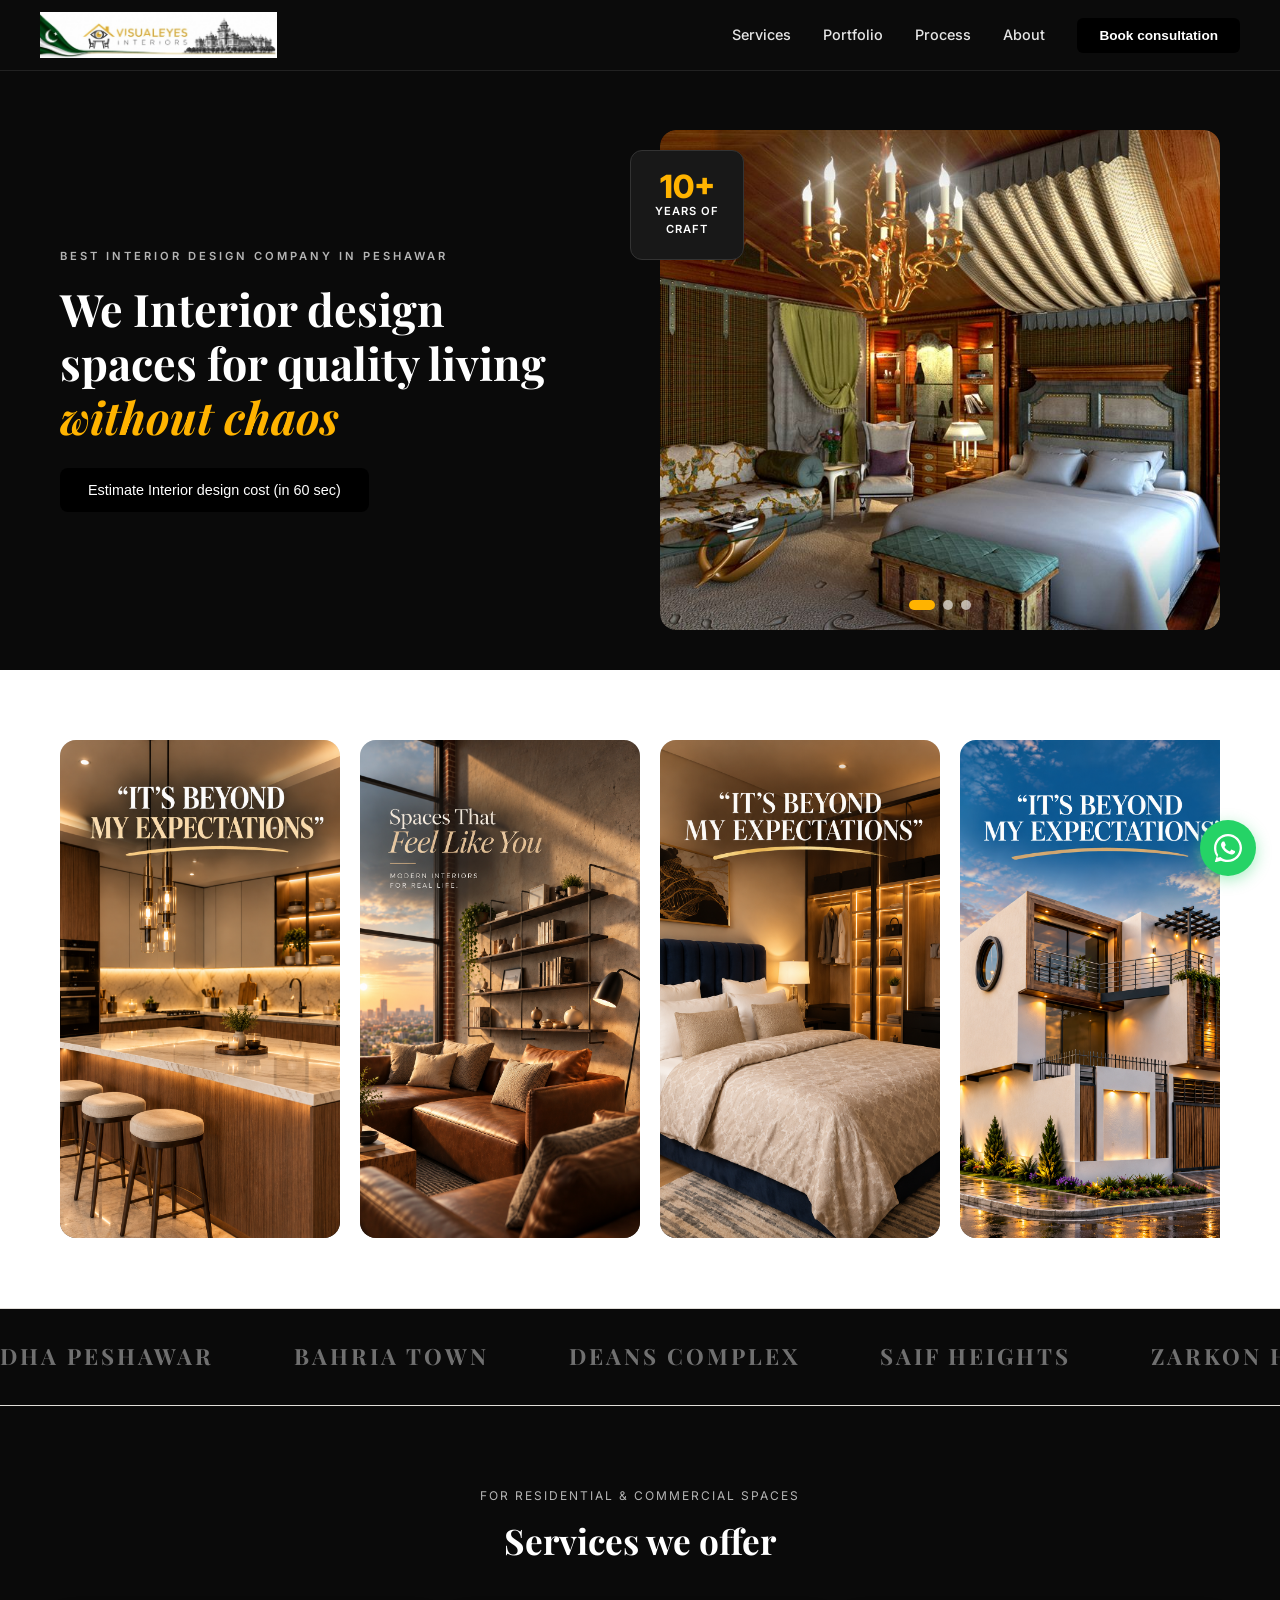
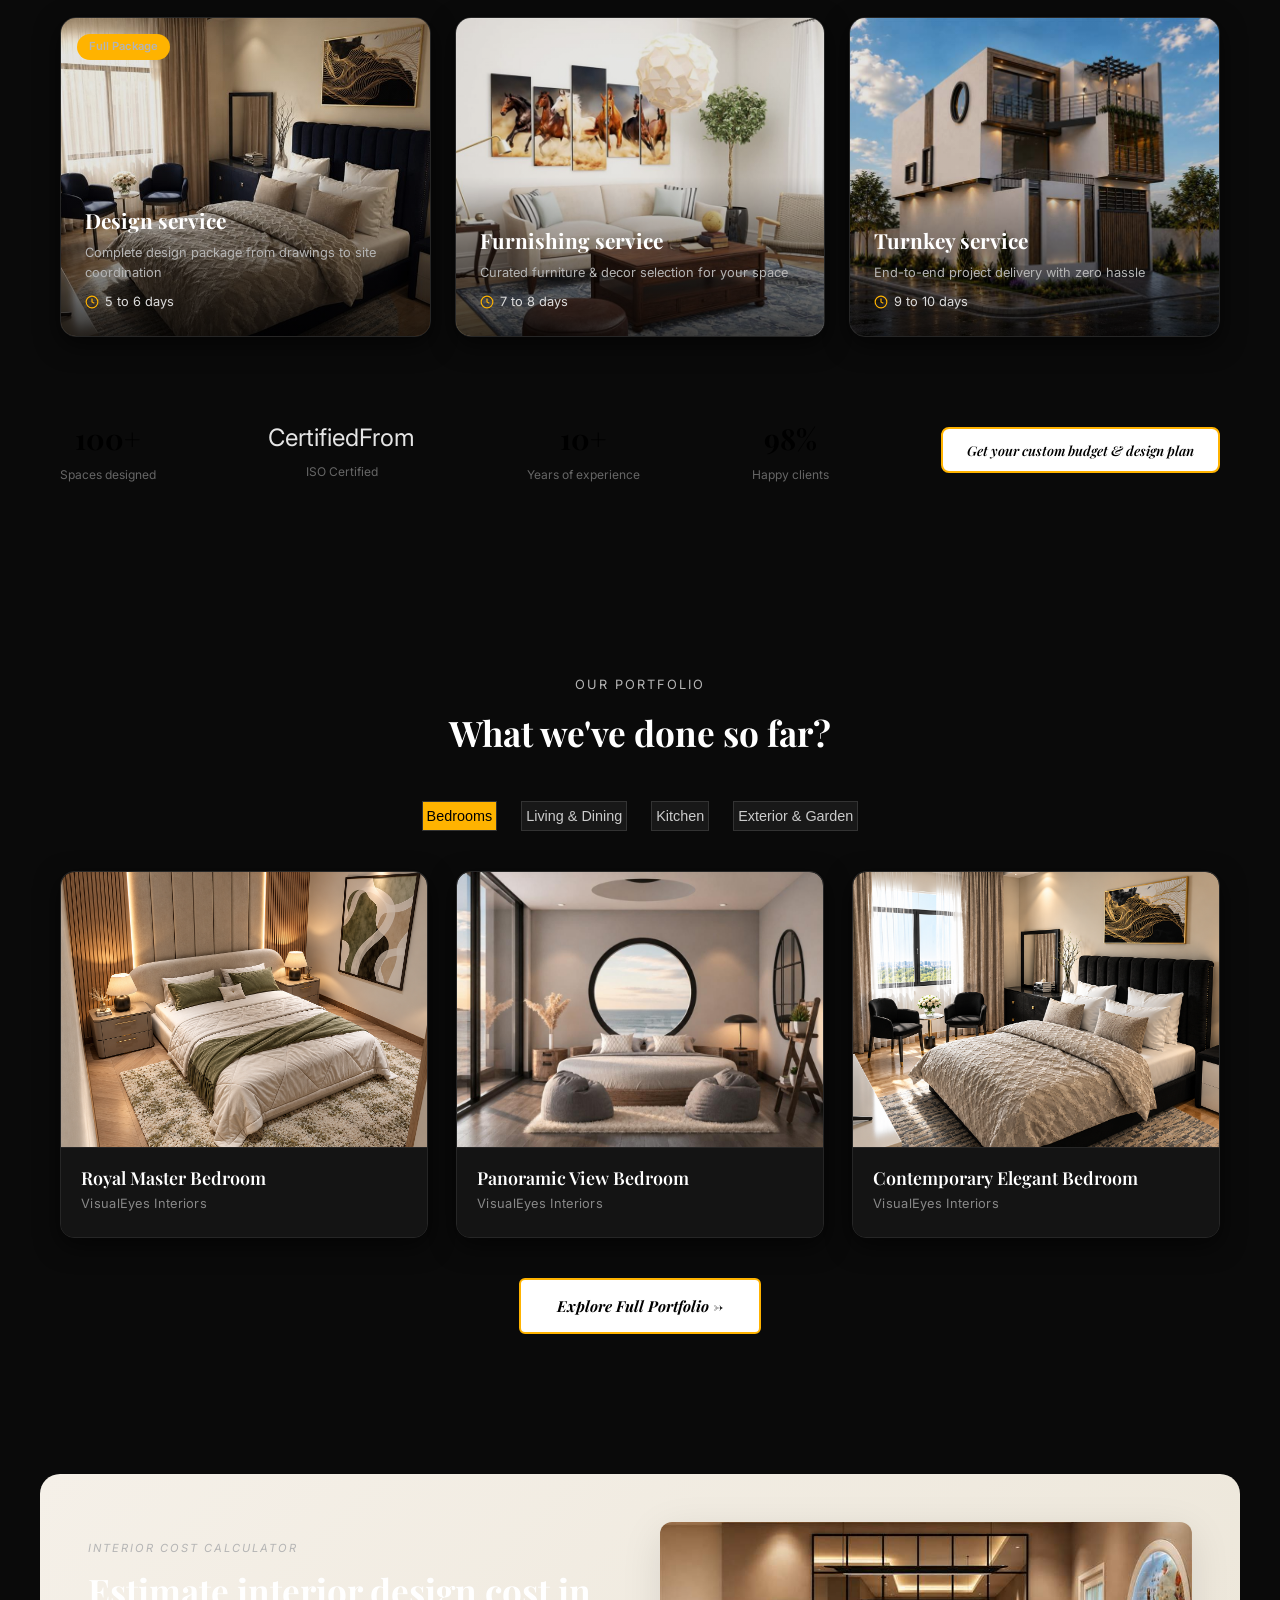
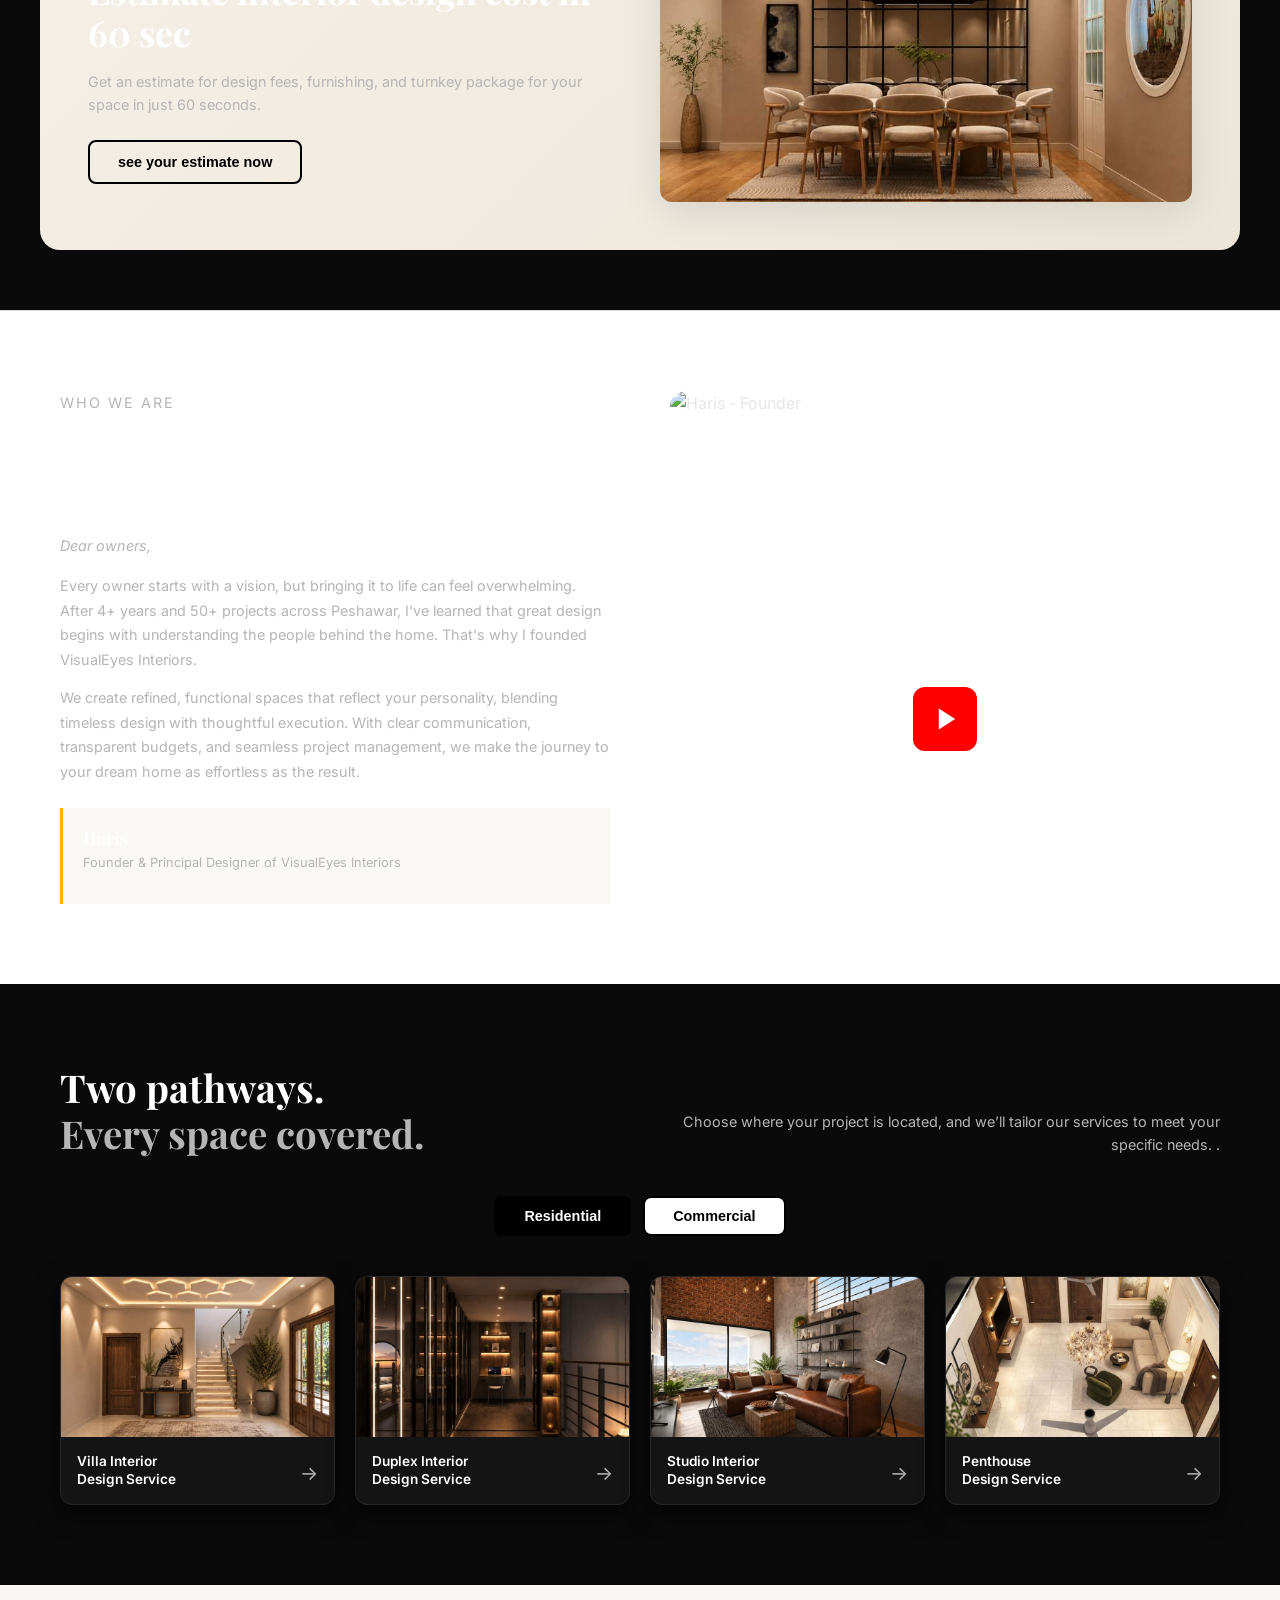
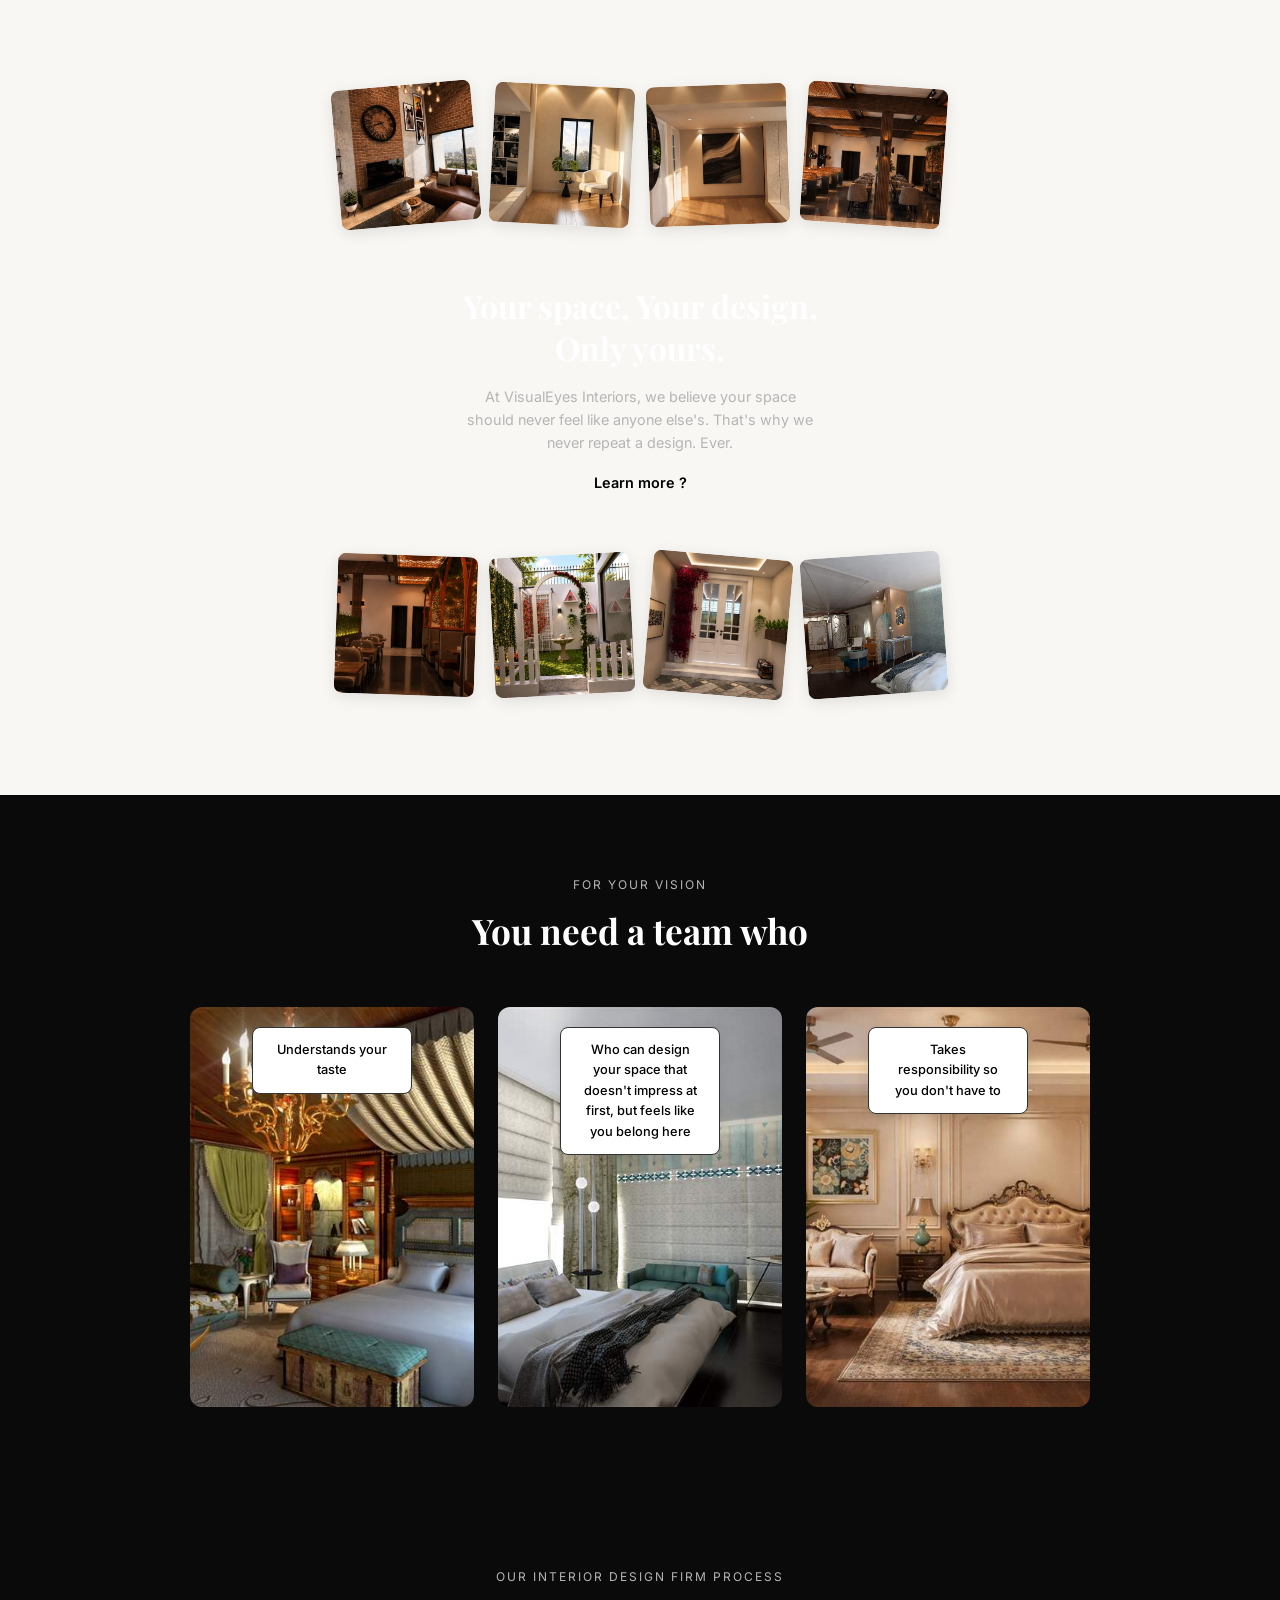
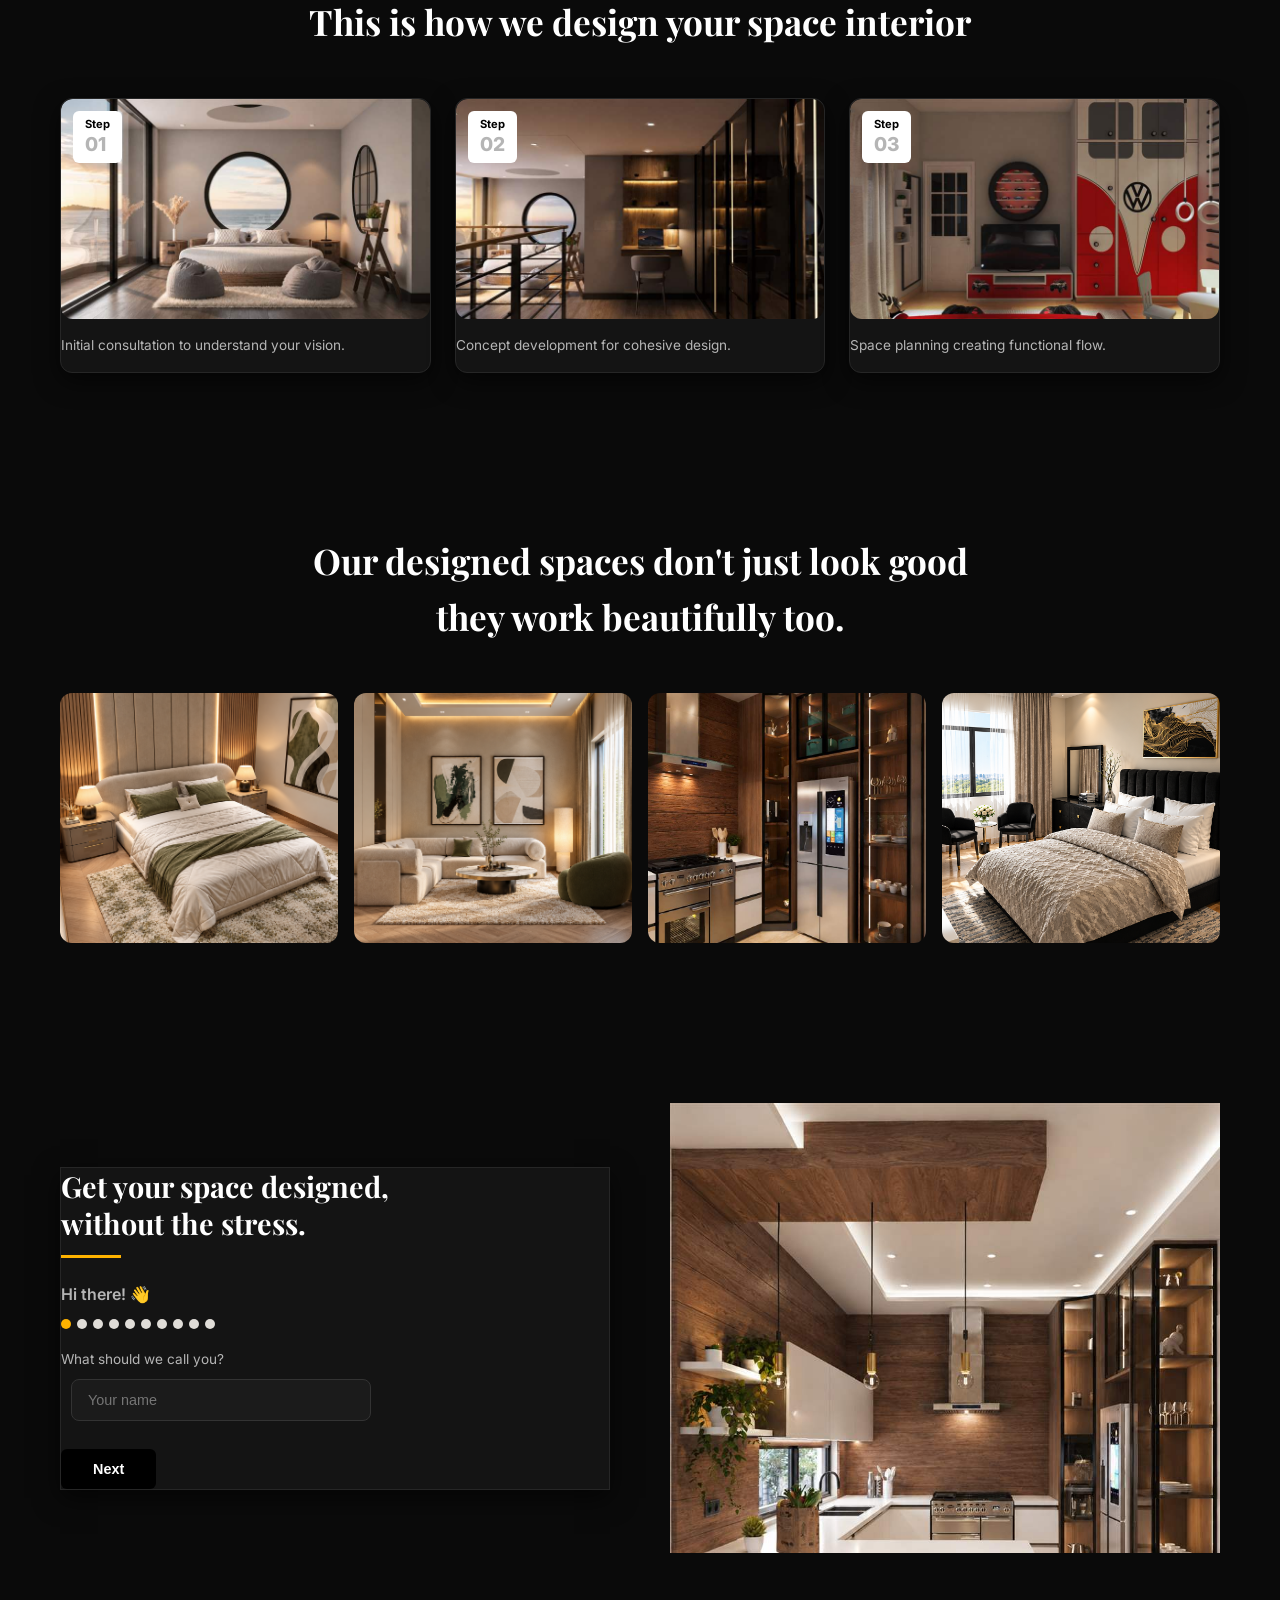
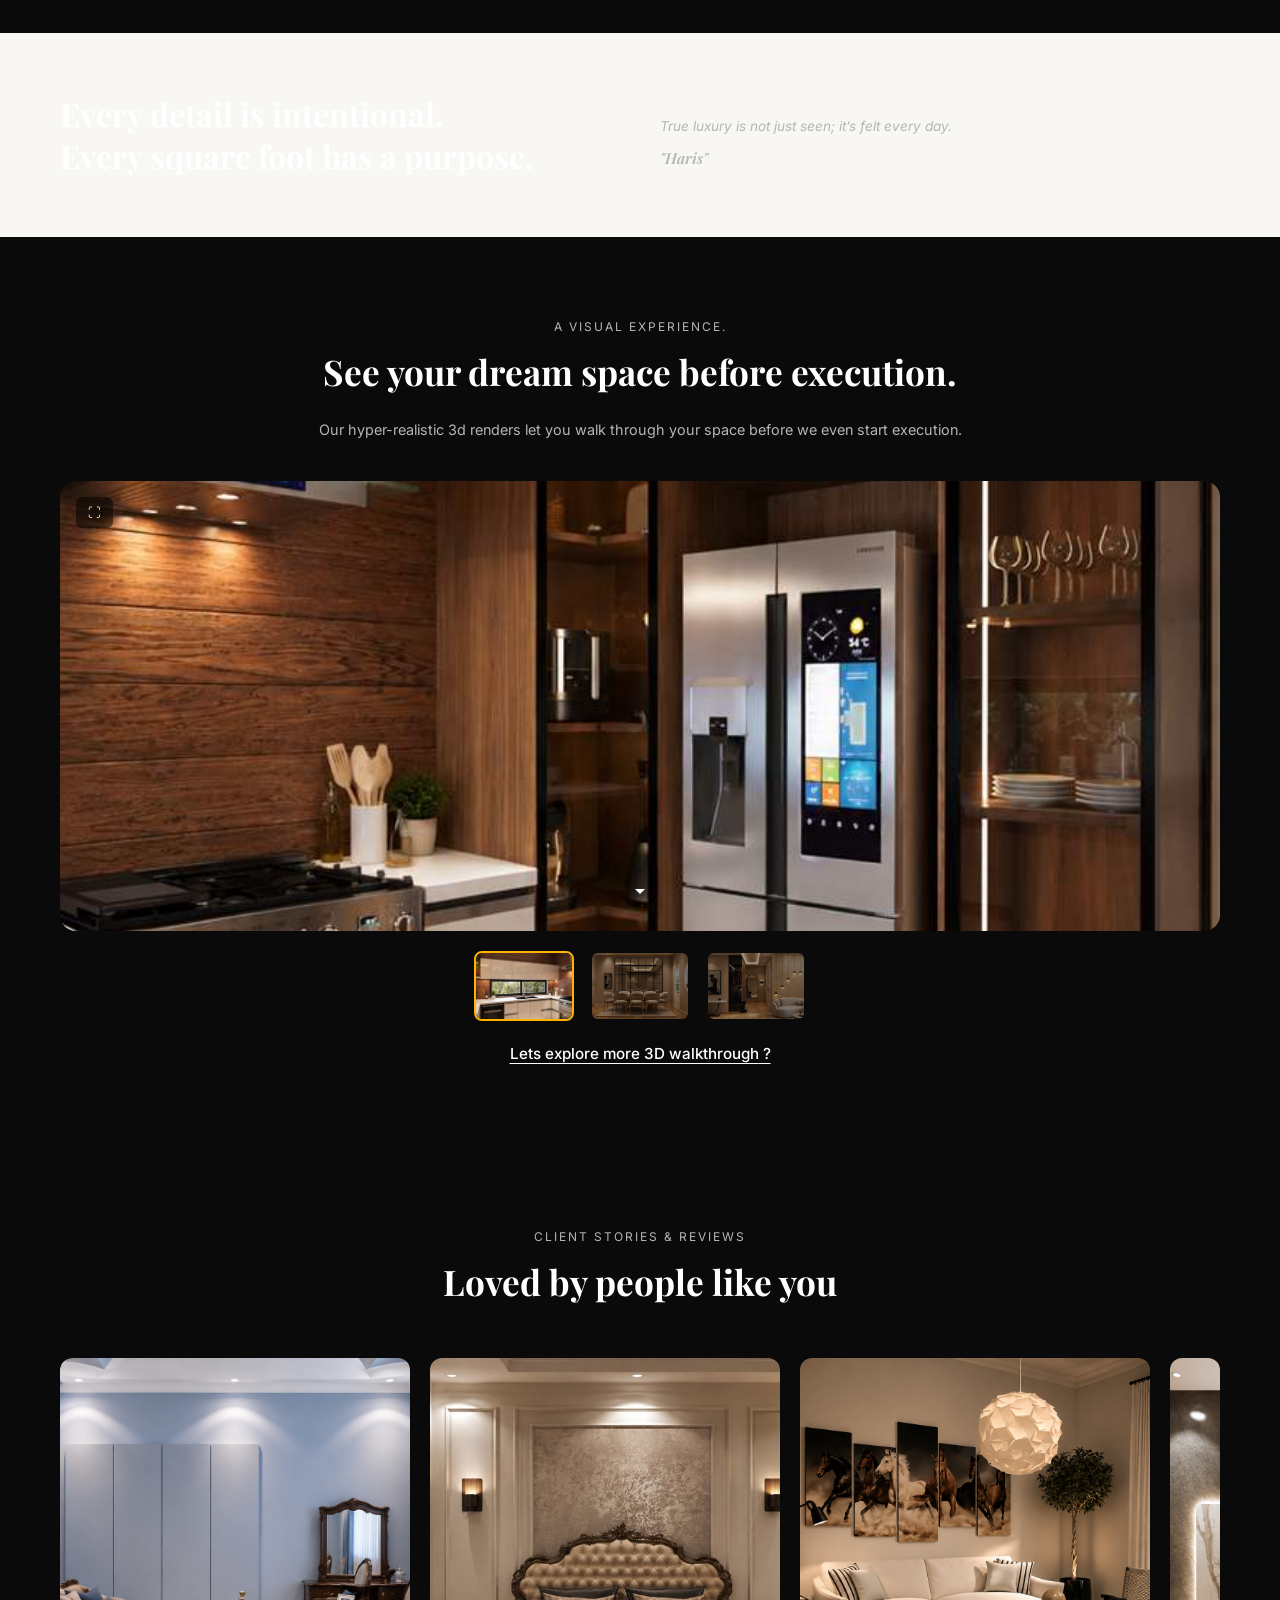
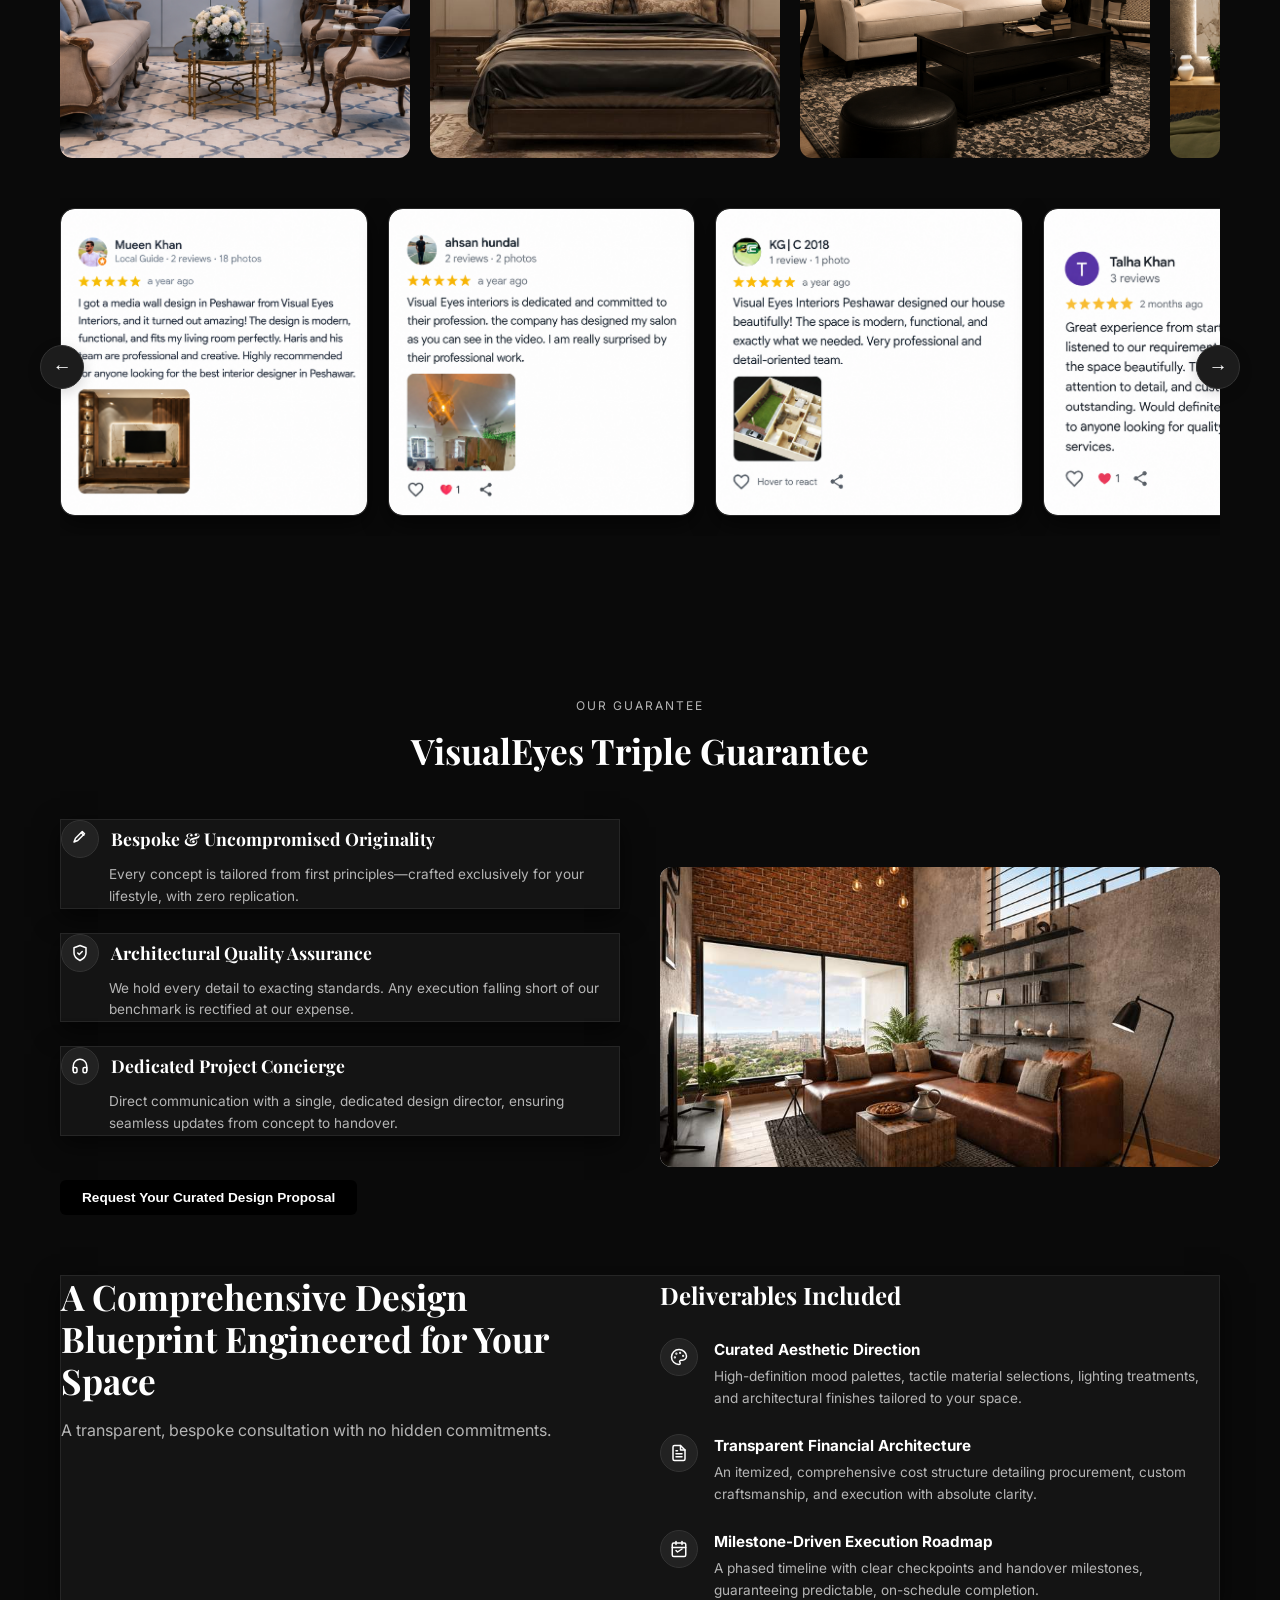
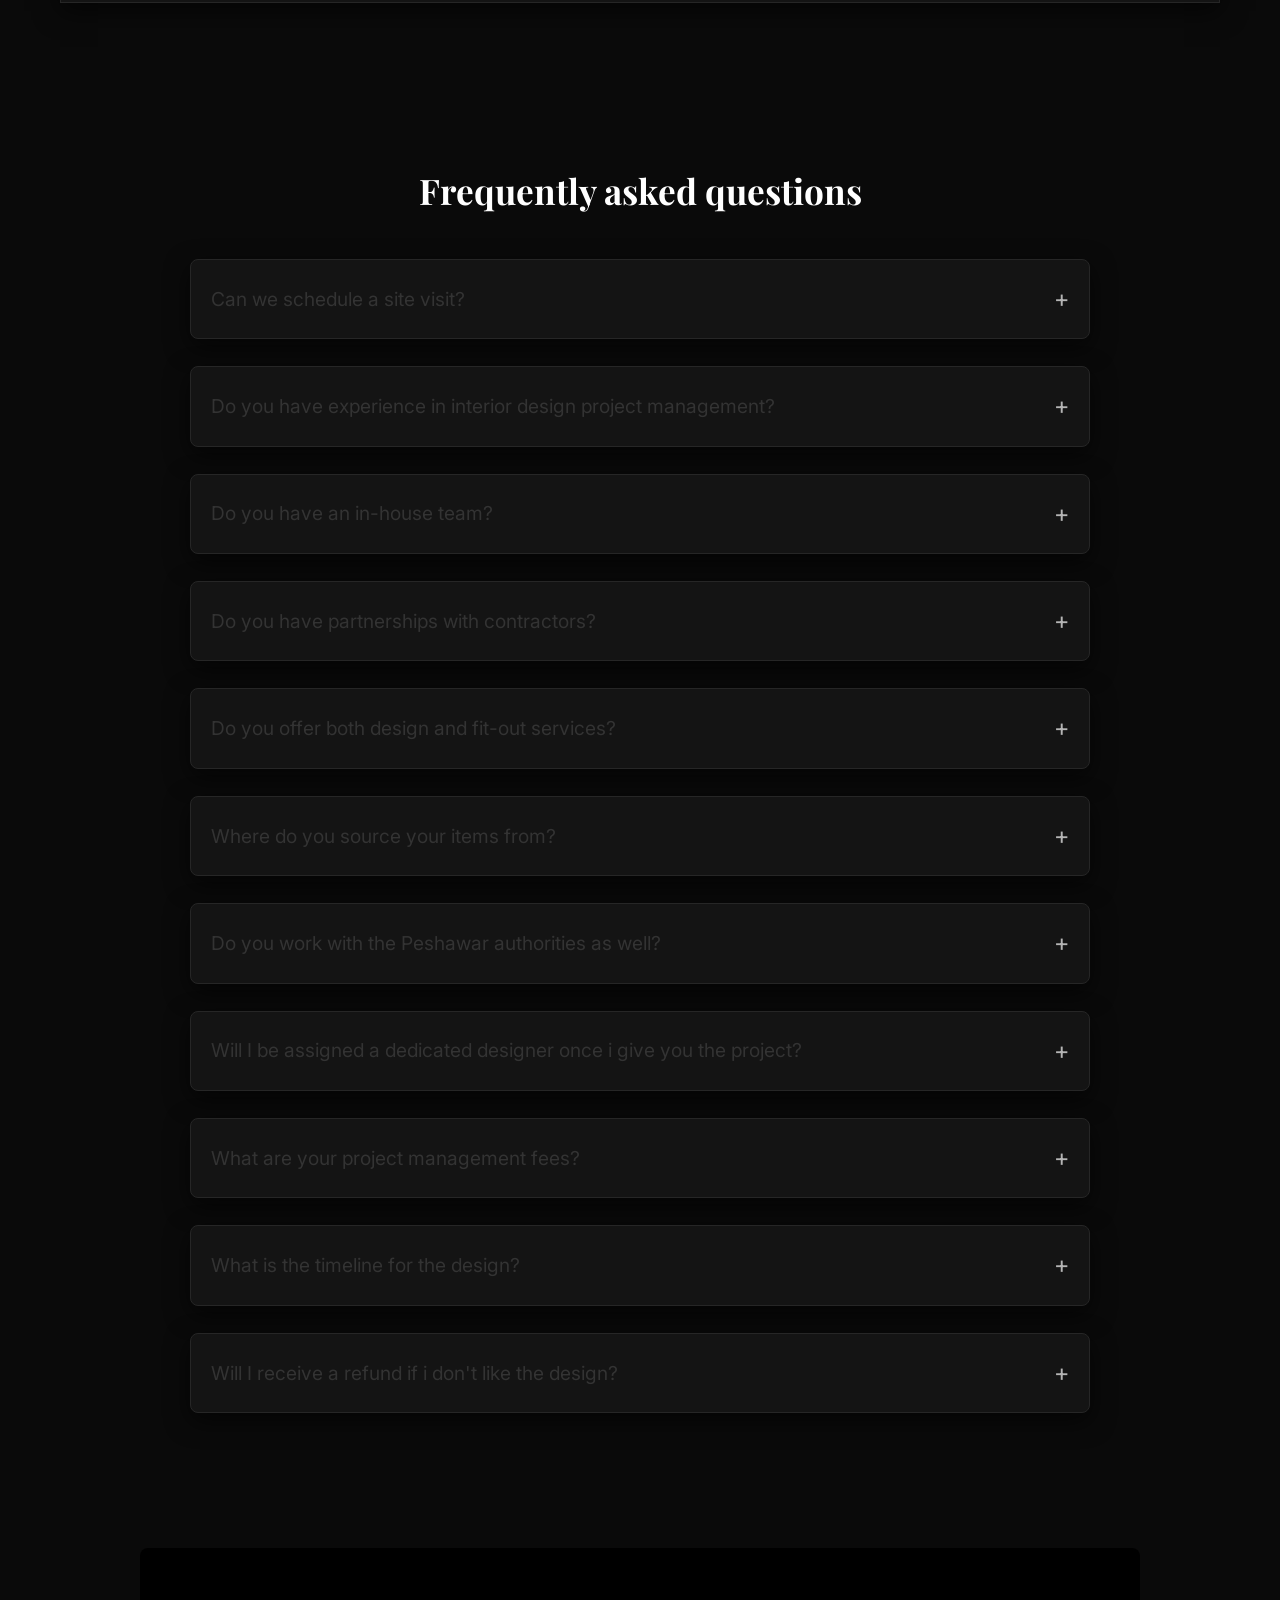
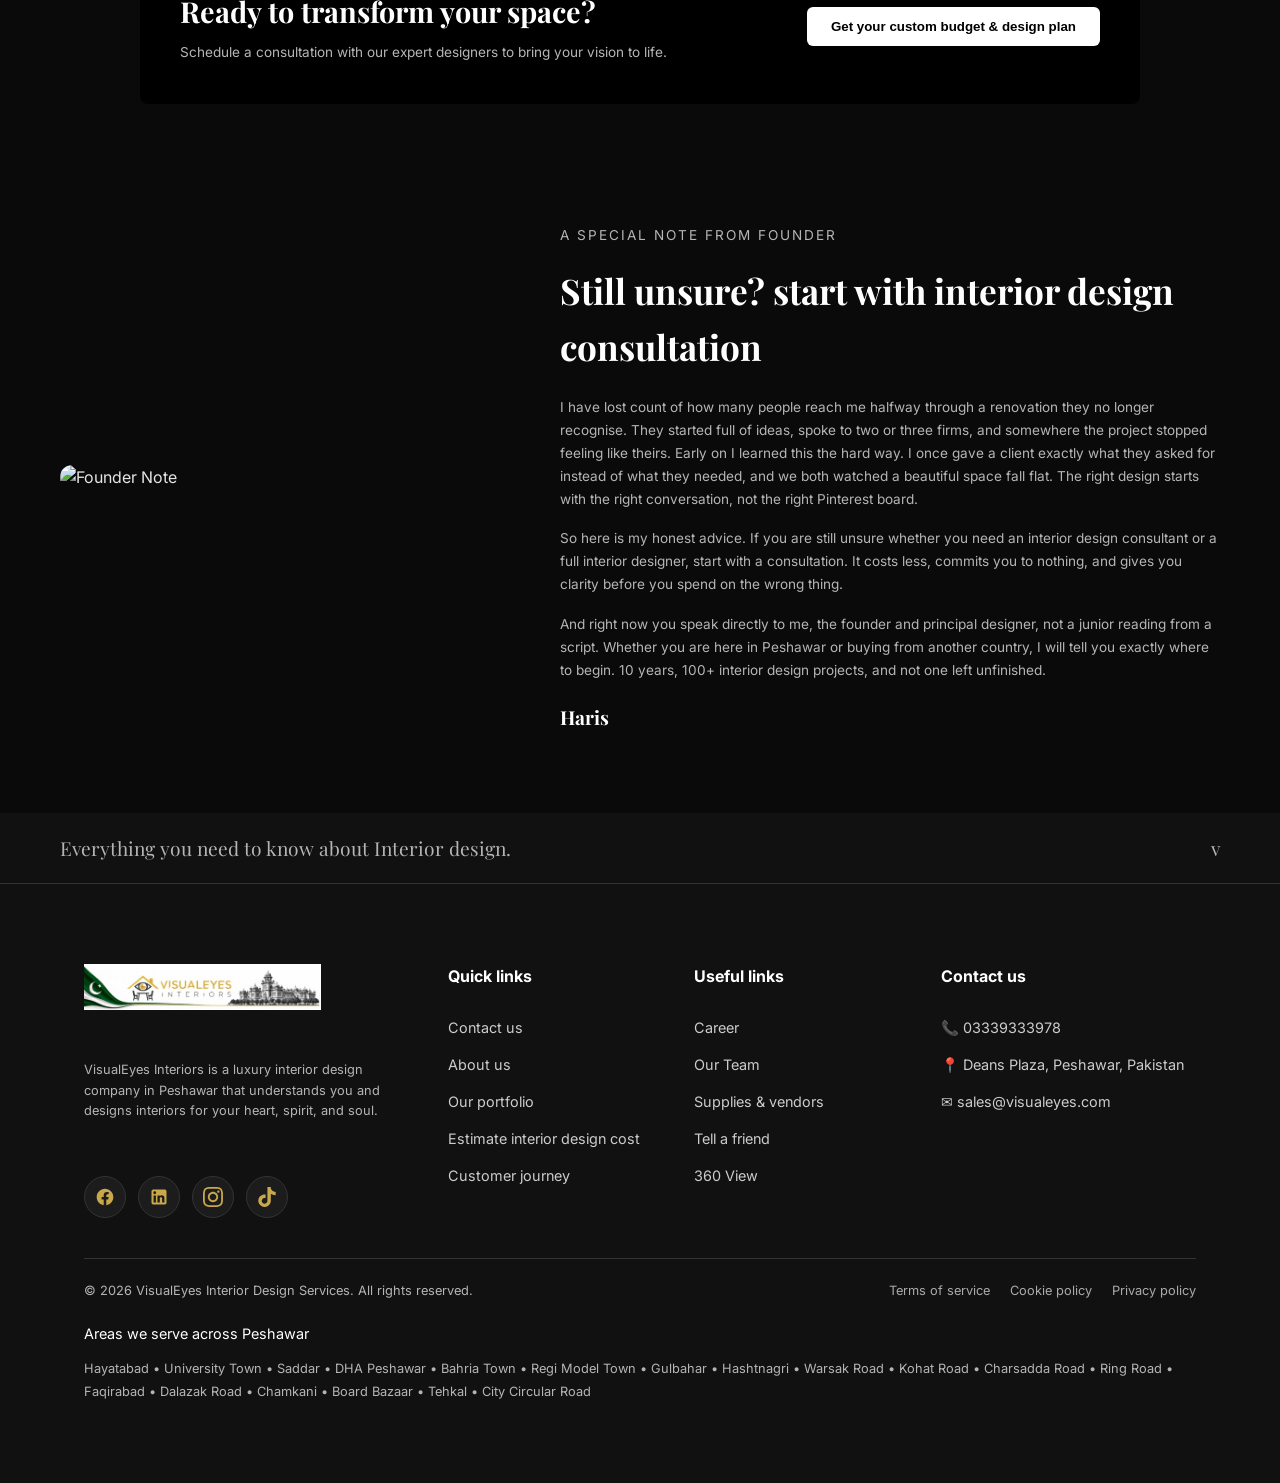
==== commit 0ae10835: "Standardize homepage portfolio with uniform ratio container boxes and hover expand effects" ====
--- a/index.html
+++ b/index.html
@@ -261,28 +261,202 @@
         <button onclick="filterPortfolio('exterior', this)">Exterior &amp; Garden</button>
       </div>
       
-      <div class="portfolio-grid portfolio-masonry">
-        <!-- Bedrooms -->
-        <div class="portfolio-item fade-in" data-category="bedrooms" onclick="openDesignModal('Royal Master Bedroom', 'Assets/images/bedroom_3.png', 'bedrooms')" style="cursor:pointer;"><img src="Assets/images/bedroom_3.png" alt="Royal Master Bedroom" loading="lazy"><h3>Royal Master Bedroom</h3><p>VisualEyes Interiors</p></div>
-        <div class="portfolio-item fade-in" data-category="bedrooms" onclick="openDesignModal('Panoramic View Bedroom', 'Assets/images/image3.jpeg', 'bedrooms')" style="cursor:pointer;"><img src="Assets/images/image3.jpeg" alt="Panoramic View Bedroom" loading="lazy"><h3>Panoramic View Bedroom</h3><p>VisualEyes Interiors</p></div>
-        <div class="portfolio-item fade-in" data-category="bedrooms" onclick="openDesignModal('Contemporary Elegant Bedroom', 'Assets/images/newbedroom.png', 'bedrooms')" style="cursor:pointer;"><img src="Assets/images/newbedroom.png" alt="Contemporary Elegant Bedroom" loading="lazy"><h3>Contemporary Elegant Bedroom</h3><p>VisualEyes Interiors</p></div>
-
-        <!-- Living & Dining -->
-        <div class="portfolio-item fade-in" data-category="living" onclick="openDesignModal('Contemporary Living Lounge', 'Assets/images/image1.jpeg', 'living')" style="cursor:pointer;"><img src="Assets/images/image1.jpeg" alt="Contemporary Living Lounge" loading="lazy"><h3>Contemporary Living Lounge</h3><p>VisualEyes Interiors</p></div>
-        <div class="portfolio-item fade-in" data-category="living" onclick="openDesignModal('Luxury Dining Space', 'Assets/images/Dining.jpeg', 'living')" style="cursor:pointer;"><img src="Assets/images/Dining.jpeg" alt="Luxury Dining Space" loading="lazy"><h3>Luxury Dining Space</h3><p>VisualEyes Interiors</p></div>
-        <div class="portfolio-item fade-in" data-category="living" onclick="openDesignModal('Classic Royal Sitting Area', 'Assets/images/sitting (3).jpg', 'living')" style="cursor:pointer;"><img src="Assets/images/sitting (3).jpg" alt="Classic Royal Sitting Area" loading="lazy"><h3>Classic Royal Sitting Area</h3><p>VisualEyes Interiors</p></div>
-        <div class="portfolio-item fade-in" data-category="living" onclick="openDesignModal('Architectural Living Lounge', 'Assets/images/living_4.png', 'living')" style="cursor:pointer;"><img src="Assets/images/living_4.png" alt="Architectural Living Lounge" loading="lazy"><h3>Architectural Living Lounge</h3><p>VisualEyes Interiors</p></div>
+      <div class="portfolio-grid">
+        <!-- Bedrooms (3 items) -->
+        <div class="portfolio-item fade-in" data-category="bedrooms" onclick="openDesignModal('Royal Master Bedroom', 'Assets/images/bedroom_3.png', 'bedrooms')">
+          <div class="portfolio-img-box">
+            <img src="Assets/images/bedroom_3.png" alt="Royal Master Bedroom" loading="lazy">
+            <div class="portfolio-hover-overlay">
+              <span class="portfolio-expand-badge">
+                <svg width="18" height="18" viewBox="0 0 24 24" fill="none" stroke="currentColor" stroke-width="2" stroke-linecap="round" stroke-linejoin="round"><polyline points="15 3 21 3 21 9"></polyline><polyline points="9 21 3 21 3 15"></polyline><line x1="21" y1="3" x2="14" y2="10"></line><line x1="3" y1="21" x2="10" y2="14"></line></svg>
+                View Full Size
+              </span>
+            </div>
+          </div>
+          <div class="portfolio-info">
+            <h3>Royal Master Bedroom</h3>
+            <p>VisualEyes Interiors</p>
+          </div>
+        </div>
+
+        <div class="portfolio-item fade-in" data-category="bedrooms" onclick="openDesignModal('Panoramic View Bedroom', 'Assets/images/image3.jpeg', 'bedrooms')">
+          <div class="portfolio-img-box">
+            <img src="Assets/images/image3.jpeg" alt="Panoramic View Bedroom" loading="lazy">
+            <div class="portfolio-hover-overlay">
+              <span class="portfolio-expand-badge">
+                <svg width="18" height="18" viewBox="0 0 24 24" fill="none" stroke="currentColor" stroke-width="2" stroke-linecap="round" stroke-linejoin="round"><polyline points="15 3 21 3 21 9"></polyline><polyline points="9 21 3 21 3 15"></polyline><line x1="21" y1="3" x2="14" y2="10"></line><line x1="3" y1="21" x2="10" y2="14"></line></svg>
+                View Full Size
+              </span>
+            </div>
+          </div>
+          <div class="portfolio-info">
+            <h3>Panoramic View Bedroom</h3>
+            <p>VisualEyes Interiors</p>
+          </div>
+        </div>
+
+        <div class="portfolio-item fade-in" data-category="bedrooms" onclick="openDesignModal('Contemporary Elegant Bedroom', 'Assets/images/newbedroom.png', 'bedrooms')">
+          <div class="portfolio-img-box">
+            <img src="Assets/images/newbedroom.png" alt="Contemporary Elegant Bedroom" loading="lazy">
+            <div class="portfolio-hover-overlay">
+              <span class="portfolio-expand-badge">
+                <svg width="18" height="18" viewBox="0 0 24 24" fill="none" stroke="currentColor" stroke-width="2" stroke-linecap="round" stroke-linejoin="round"><polyline points="15 3 21 3 21 9"></polyline><polyline points="9 21 3 21 3 15"></polyline><line x1="21" y1="3" x2="14" y2="10"></line><line x1="3" y1="21" x2="10" y2="14"></line></svg>
+                View Full Size
+              </span>
+            </div>
+          </div>
+          <div class="portfolio-info">
+            <h3>Contemporary Elegant Bedroom</h3>
+            <p>VisualEyes Interiors</p>
+          </div>
+        </div>
+
+        <!-- Living & Dining (3 items) -->
+        <div class="portfolio-item fade-in" data-category="living" onclick="openDesignModal('Architectural Living Lounge', 'Assets/images/living_4.png', 'living')">
+          <div class="portfolio-img-box">
+            <img src="Assets/images/living_4.png" alt="Architectural Living Lounge" loading="lazy">
+            <div class="portfolio-hover-overlay">
+              <span class="portfolio-expand-badge">
+                <svg width="18" height="18" viewBox="0 0 24 24" fill="none" stroke="currentColor" stroke-width="2" stroke-linecap="round" stroke-linejoin="round"><polyline points="15 3 21 3 21 9"></polyline><polyline points="9 21 3 21 3 15"></polyline><line x1="21" y1="3" x2="14" y2="10"></line><line x1="3" y1="21" x2="10" y2="14"></line></svg>
+                View Full Size
+              </span>
+            </div>
+          </div>
+          <div class="portfolio-info">
+            <h3>Architectural Living Lounge</h3>
+            <p>VisualEyes Interiors</p>
+          </div>
+        </div>
+
+        <div class="portfolio-item fade-in" data-category="living" onclick="openDesignModal('Luxury Dining Space', 'Assets/images/Dining.jpeg', 'living')">
+          <div class="portfolio-img-box">
+            <img src="Assets/images/Dining.jpeg" alt="Luxury Dining Space" loading="lazy">
+            <div class="portfolio-hover-overlay">
+              <span class="portfolio-expand-badge">
+                <svg width="18" height="18" viewBox="0 0 24 24" fill="none" stroke="currentColor" stroke-width="2" stroke-linecap="round" stroke-linejoin="round"><polyline points="15 3 21 3 21 9"></polyline><polyline points="9 21 3 21 3 15"></polyline><line x1="21" y1="3" x2="14" y2="10"></line><line x1="3" y1="21" x2="10" y2="14"></line></svg>
+                View Full Size
+              </span>
+            </div>
+          </div>
+          <div class="portfolio-info">
+            <h3>Luxury Dining Space</h3>
+            <p>VisualEyes Interiors</p>
+          </div>
+        </div>
+
+        <div class="portfolio-item fade-in" data-category="living" onclick="openDesignModal('Classic Royal Sitting Area', 'Assets/images/sitting (3).jpg', 'living')">
+          <div class="portfolio-img-box">
+            <img src="Assets/images/sitting (3).jpg" alt="Classic Royal Sitting Area" loading="lazy">
+            <div class="portfolio-hover-overlay">
+              <span class="portfolio-expand-badge">
+                <svg width="18" height="18" viewBox="0 0 24 24" fill="none" stroke="currentColor" stroke-width="2" stroke-linecap="round" stroke-linejoin="round"><polyline points="15 3 21 3 21 9"></polyline><polyline points="9 21 3 21 3 15"></polyline><line x1="21" y1="3" x2="14" y2="10"></line><line x1="3" y1="21" x2="10" y2="14"></line></svg>
+                View Full Size
+              </span>
+            </div>
+          </div>
+          <div class="portfolio-info">
+            <h3>Classic Royal Sitting Area</h3>
+            <p>VisualEyes Interiors</p>
+          </div>
+        </div>
 
         <!-- Kitchen (3 items) -->
-        <div class="portfolio-item fade-in" data-category="kitchen" onclick="openDesignModal('Kitchen 1', 'Assets/images/kitchen1.png', 'kitchen')" style="cursor:pointer;"><img src="Assets/images/kitchen1.png" alt="Kitchen 1" loading="lazy"><h3>Kitchen 1</h3><p>VisualEyes Interiors</p></div>
-        <div class="portfolio-item fade-in" data-category="kitchen" onclick="openDesignModal('Kitchen 2', 'Assets/images/kitchen2.png', 'kitchen')" style="cursor:pointer;"><img src="Assets/images/kitchen2.png" alt="Kitchen 2" loading="lazy"><h3>Kitchen 2</h3><p>VisualEyes Interiors</p></div>
-        <div class="portfolio-item fade-in" data-category="kitchen" onclick="openDesignModal('Kitchen 3', 'Assets/images/kitchen3.png', 'kitchen')" style="cursor:pointer;"><img src="Assets/images/kitchen3.png" alt="Kitchen 3" loading="lazy"><h3>Kitchen 3</h3><p>VisualEyes Interiors</p></div>
+        <div class="portfolio-item fade-in" data-category="kitchen" onclick="openDesignModal('Bespoke Minimal Kitchen', 'Assets/images/kitchen1.png', 'kitchen')">
+          <div class="portfolio-img-box">
+            <img src="Assets/images/kitchen1.png" alt="Bespoke Minimal Kitchen" loading="lazy">
+            <div class="portfolio-hover-overlay">
+              <span class="portfolio-expand-badge">
+                <svg width="18" height="18" viewBox="0 0 24 24" fill="none" stroke="currentColor" stroke-width="2" stroke-linecap="round" stroke-linejoin="round"><polyline points="15 3 21 3 21 9"></polyline><polyline points="9 21 3 21 3 15"></polyline><line x1="21" y1="3" x2="14" y2="10"></line><line x1="3" y1="21" x2="10" y2="14"></line></svg>
+                View Full Size
+              </span>
+            </div>
+          </div>
+          <div class="portfolio-info">
+            <h3>Bespoke Minimal Kitchen</h3>
+            <p>VisualEyes Interiors</p>
+          </div>
+        </div>
+
+        <div class="portfolio-item fade-in" data-category="kitchen" onclick="openDesignModal('Modern Chef Kitchen', 'Assets/images/kitchen2.png', 'kitchen')">
+          <div class="portfolio-img-box">
+            <img src="Assets/images/kitchen2.png" alt="Modern Chef Kitchen" loading="lazy">
+            <div class="portfolio-hover-overlay">
+              <span class="portfolio-expand-badge">
+                <svg width="18" height="18" viewBox="0 0 24 24" fill="none" stroke="currentColor" stroke-width="2" stroke-linecap="round" stroke-linejoin="round"><polyline points="15 3 21 3 21 9"></polyline><polyline points="9 21 3 21 3 15"></polyline><line x1="21" y1="3" x2="14" y2="10"></line><line x1="3" y1="21" x2="10" y2="14"></line></svg>
+                View Full Size
+              </span>
+            </div>
+          </div>
+          <div class="portfolio-info">
+            <h3>Modern Chef Kitchen</h3>
+            <p>VisualEyes Interiors</p>
+          </div>
+        </div>
+
+        <div class="portfolio-item fade-in" data-category="kitchen" onclick="openDesignModal('Architectural Island Kitchen', 'Assets/images/kitchen3.png', 'kitchen')">
+          <div class="portfolio-img-box">
+            <img src="Assets/images/kitchen3.png" alt="Architectural Island Kitchen" loading="lazy">
+            <div class="portfolio-hover-overlay">
+              <span class="portfolio-expand-badge">
+                <svg width="18" height="18" viewBox="0 0 24 24" fill="none" stroke="currentColor" stroke-width="2" stroke-linecap="round" stroke-linejoin="round"><polyline points="15 3 21 3 21 9"></polyline><polyline points="9 21 3 21 3 15"></polyline><line x1="21" y1="3" x2="14" y2="10"></line><line x1="3" y1="21" x2="10" y2="14"></line></svg>
+                View Full Size
+              </span>
+            </div>
+          </div>
+          <div class="portfolio-info">
+            <h3>Architectural Island Kitchen</h3>
+            <p>VisualEyes Interiors</p>
+          </div>
+        </div>
 
         <!-- Exterior & Garden (3 items) -->
-        <div class="portfolio-item fade-in" data-category="exterior" onclick="openDesignModal('Exterior Design 1', 'Assets/images/exteriordesign1.png', 'exterior')" style="cursor:pointer;"><img src="Assets/images/exteriordesign1.png" alt="Exterior Design 1" loading="lazy"><h3>Exterior Design 1</h3><p>VisualEyes Interiors</p></div>
-        <div class="portfolio-item fade-in" data-category="exterior" onclick="openDesignModal('Exterior Design 2', 'Assets/images/exteriordesign2.png', 'exterior')" style="cursor:pointer;"><img src="Assets/images/exteriordesign2.png" alt="Exterior Design 2" loading="lazy"><h3>Exterior Design 2</h3><p>VisualEyes Interiors</p></div>
-        <div class="portfolio-item fade-in" data-category="exterior" onclick="openDesignModal('Small Garden 1', 'Assets/images/smallgarden1.png', 'exterior')" style="cursor:pointer;"><img src="Assets/images/smallgarden1.png" alt="Small Garden 1" loading="lazy"><h3>Small Garden 1</h3><p>VisualEyes Interiors</p></div>
-
+        <div class="portfolio-item fade-in" data-category="exterior" onclick="openDesignModal('Modern Villa Facade', 'Assets/images/exteriordesign1.png', 'exterior')">
+          <div class="portfolio-img-box">
+            <img src="Assets/images/exteriordesign1.png" alt="Modern Villa Facade" loading="lazy">
+            <div class="portfolio-hover-overlay">
+              <span class="portfolio-expand-badge">
+                <svg width="18" height="18" viewBox="0 0 24 24" fill="none" stroke="currentColor" stroke-width="2" stroke-linecap="round" stroke-linejoin="round"><polyline points="15 3 21 3 21 9"></polyline><polyline points="9 21 3 21 3 15"></polyline><line x1="21" y1="3" x2="14" y2="10"></line><line x1="3" y1="21" x2="10" y2="14"></line></svg>
+                View Full Size
+              </span>
+            </div>
+          </div>
+          <div class="portfolio-info">
+            <h3>Modern Villa Facade</h3>
+            <p>VisualEyes Interiors</p>
+          </div>
+        </div>
+
+        <div class="portfolio-item fade-in" data-category="exterior" onclick="openDesignModal('Architectural Outdoor Living', 'Assets/images/exteriordesign2.png', 'exterior')">
+          <div class="portfolio-img-box">
+            <img src="Assets/images/exteriordesign2.png" alt="Architectural Outdoor Living" loading="lazy">
+            <div class="portfolio-hover-overlay">
+              <span class="portfolio-expand-badge">
+                <svg width="18" height="18" viewBox="0 0 24 24" fill="none" stroke="currentColor" stroke-width="2" stroke-linecap="round" stroke-linejoin="round"><polyline points="15 3 21 3 21 9"></polyline><polyline points="9 21 3 21 3 15"></polyline><line x1="21" y1="3" x2="14" y2="10"></line><line x1="3" y1="21" x2="10" y2="14"></line></svg>
+                View Full Size
+              </span>
+            </div>
+          </div>
+          <div class="portfolio-info">
+            <h3>Architectural Outdoor Living</h3>
+            <p>VisualEyes Interiors</p>
+          </div>
+        </div>
+
+        <div class="portfolio-item fade-in" data-category="exterior" onclick="openDesignModal('Zen Landscape Garden', 'Assets/images/smallgarden1.png', 'exterior')">
+          <div class="portfolio-img-box">
+            <img src="Assets/images/smallgarden1.png" alt="Zen Landscape Garden" loading="lazy">
+            <div class="portfolio-hover-overlay">
+              <span class="portfolio-expand-badge">
+                <svg width="18" height="18" viewBox="0 0 24 24" fill="none" stroke="currentColor" stroke-width="2" stroke-linecap="round" stroke-linejoin="round"><polyline points="15 3 21 3 21 9"></polyline><polyline points="9 21 3 21 3 15"></polyline><line x1="21" y1="3" x2="14" y2="10"></line><line x1="3" y1="21" x2="10" y2="14"></line></svg>
+                View Full Size
+              </span>
+            </div>
+          </div>
+          <div class="portfolio-info">
+            <h3>Zen Landscape Garden</h3>
+            <p>VisualEyes Interiors</p>
+          </div>
+        </div>
       </div>
       
       <div style="text-align: center; margin-top: 40px;">
@@ -1111,7 +1285,7 @@
       // Filter items
       document.querySelectorAll('.portfolio-item').forEach(item => {
         if (category === 'all' || item.dataset.category === category) {
-          item.style.display = 'block';
+          item.style.display = 'flex';
         } else {
           item.style.display = 'none';
         }
--- a/styles.css
+++ b/styles.css
@@ -640,40 +640,121 @@
   border-bottom-color: #000; border-bottom-width: 2px;
 }
 
+/* ===== LUXURY UNIFORM PORTFOLIO GRID (MAIN PAGE) ===== */
 .portfolio-grid {
   display: grid;
-  grid-template-columns: repeat(2, 1fr);
-  gap: 24px;
+  grid-template-columns: repeat(3, 1fr);
+  gap: 28px;
   margin-bottom: 40px;
+  width: 100%;
 }
 
 .portfolio-item {
-  border-radius: 12px;
+  position: relative;
+  background: #ffffff;
+  border-radius: 14px;
   overflow: hidden;
   cursor: pointer;
-  transition: transform 0.3s;
+  transition: transform 0.4s cubic-bezier(0.16, 1, 0.3, 1), box-shadow 0.4s ease, border-color 0.3s ease;
+  box-shadow: 0 4px 18px rgba(0, 0, 0, 0.05);
+  border: 1px solid rgba(0, 0, 0, 0.06);
+  display: flex;
+  flex-direction: column;
 }
 
 .portfolio-item:hover {
-  transform: scale(1.02);
-}
-
-.portfolio-item img {
-  width: 100%;
-  height: 260px;
+  transform: translateY(-8px);
+  box-shadow: 0 20px 42px rgba(0, 0, 0, 0.14);
+  border-color: rgba(201, 168, 76, 0.35);
+}
+
+.portfolio-img-box {
+  position: relative;
+  width: 100%;
+  aspect-ratio: 4 / 3;
+  overflow: hidden;
+  background: #111;
+  border-radius: 14px 14px 0 0;
+}
+
+.portfolio-img-box img {
+  width: 100%;
+  height: 100%;
+  aspect-ratio: 4 / 3;
   object-fit: cover;
-}
-
-.portfolio-item h3 {
+  object-position: center;
+  display: block;
+  transition: transform 0.65s cubic-bezier(0.16, 1, 0.3, 1);
+}
+
+.portfolio-item:hover .portfolio-img-box img {
+  transform: scale(1.08);
+}
+
+.portfolio-hover-overlay {
+  position: absolute;
+  inset: 0;
+  background: linear-gradient(180deg, rgba(0, 0, 0, 0.1) 0%, rgba(0, 0, 0, 0.65) 100%);
+  opacity: 0;
+  transition: opacity 0.35s ease;
+  display: flex;
+  align-items: center;
+  justify-content: center;
+  pointer-events: none;
+}
+
+.portfolio-item:hover .portfolio-hover-overlay {
+  opacity: 1;
+}
+
+.portfolio-expand-badge {
+  display: inline-flex;
+  align-items: center;
+  gap: 8px;
+  background: rgba(255, 255, 255, 0.95);
+  color: #000000;
+  padding: 10px 18px;
+  border-radius: 30px;
+  font-size: 0.82rem;
+  font-weight: 700;
+  letter-spacing: 0.5px;
+  box-shadow: 0 8px 24px rgba(0, 0, 0, 0.25);
+  transform: translateY(12px) scale(0.95);
+  transition: transform 0.35s cubic-bezier(0.16, 1, 0.3, 1);
+}
+
+.portfolio-item:hover .portfolio-expand-badge {
+  transform: translateY(0) scale(1);
+}
+
+.portfolio-info {
+  padding: 18px 20px 22px;
+  background: #ffffff;
+  display: flex;
+  flex-direction: column;
+  gap: 4px;
+  border-top: 1px solid rgba(0, 0, 0, 0.04);
+}
+
+.portfolio-info h3 {
   font-family: var(--font-heading);
-  font-size: 1.1rem;
+  font-size: 1.12rem;
   font-weight: 600;
-  padding: 12px 0 4px;
-}
-
-.portfolio-item p {
+  color: #111111;
+  margin: 0;
+  line-height: 1.35;
+  transition: color 0.3s ease;
+}
+
+.portfolio-item:hover .portfolio-info h3 {
+  color: #c9a84c;
+}
+
+.portfolio-info p {
   font-size: 0.8rem;
-  color: var(--gray);
+  color: #777777;
+  margin: 0;
+  letter-spacing: 0.3px;
 }
 
 .explore-link {
@@ -2234,52 +2315,17 @@
   100% { transform: translateX(-50%); }
 }
 
-/* ===== PORTFOLIO ITEM HOVER ===== */
-.portfolio-item {
-  cursor: pointer;
-  transition: transform 0.3s ease, box-shadow 0.3s ease;
-}
-.portfolio-item:hover {
-  transform: translateY(-5px);
-  box-shadow: 0 10px 30px rgba(0,0,0,0.15);
-}
-
-
-/* ===== PORTFOLIO MASONRY - Like Euphoria Portfolio ===== */
-.portfolio-masonry {
-  columns: 3;
-  column-gap: 16px;
-  display: block !important;
-}
-.portfolio-masonry .portfolio-item {
-  break-inside: avoid;
-  margin-bottom: 16px;
-  border-radius: 12px;
-  overflow: hidden;
-  display: block;
-}
-.portfolio-masonry .portfolio-item img {
-  width: 100%;
-  height: auto;
-  display: block;
-  transition: transform 0.4s ease;
-}
-.portfolio-masonry .portfolio-item:hover img {
-  transform: scale(1.04);
-}
-.portfolio-masonry .portfolio-item h3,
-.portfolio-masonry .portfolio-item p {
-  display: none;
-}
-
-@media (max-width: 768px) {
-  .portfolio-masonry {
-    columns: 2;
-  }
-}
-@media (max-width: 480px) {
-  .portfolio-masonry {
-    columns: 1;
+/* ===== PORTFOLIO GRID RESPONSIVE ===== */
+@media (max-width: 992px) {
+  .portfolio-grid {
+    grid-template-columns: repeat(2, 1fr) !important;
+    gap: 20px !important;
+  }
+}
+@media (max-width: 600px) {
+  .portfolio-grid {
+    grid-template-columns: 1fr !important;
+    gap: 18px !important;
   }
 }
 
@@ -2505,6 +2551,7 @@
 
 /* Cards & Containers in Black Theme */
 body.theme-full-black .service-card,
+body.theme-full-black .portfolio-item,
 body.theme-full-black .pathway-card,
 body.theme-full-black .process-card,
 body.theme-full-black .stat,
@@ -2519,6 +2566,24 @@
   border: 1px solid #262626 !important;
   color: #e5e5e5 !important;
   box-shadow: 0 8px 24px rgba(0,0,0,0.6) !important;
+}
+
+body.theme-full-black .portfolio-info {
+  background: #141414 !important;
+  border-top-color: #262626 !important;
+}
+body.theme-full-black .portfolio-info h3 {
+  color: #ffffff !important;
+}
+body.theme-full-black .portfolio-item:hover .portfolio-info h3 {
+  color: var(--gold) !important;
+}
+body.theme-full-black .portfolio-info p {
+  color: #888888 !important;
+}
+body.theme-full-black .portfolio-expand-badge {
+  background: var(--gold) !important;
+  color: #000000 !important;
 }
 
 body.theme-full-black .hero-badge {
@@ -2612,6 +2677,7 @@
 }
 
 body.theme-full-yellow .service-card,
+body.theme-full-yellow .portfolio-item,
 body.theme-full-yellow .pathway-card,
 body.theme-full-yellow .process-card,
 body.theme-full-yellow .stat,
@@ -2628,6 +2694,17 @@
   box-shadow: 0 6px 20px rgba(179, 120, 0, 0.12) !important;
 }
 
+body.theme-full-yellow .portfolio-info {
+  background: #FFF2C2 !important;
+  border-top-color: #FFE082 !important;
+}
+body.theme-full-yellow .portfolio-info h3 {
+  color: #1a1200 !important;
+}
+body.theme-full-yellow .portfolio-info p {
+  color: #665200 !important;
+}
+
 body.theme-full-yellow .btn-book,
 body.theme-full-yellow .hero-cta,
 body.theme-full-yellow .btn-gold {
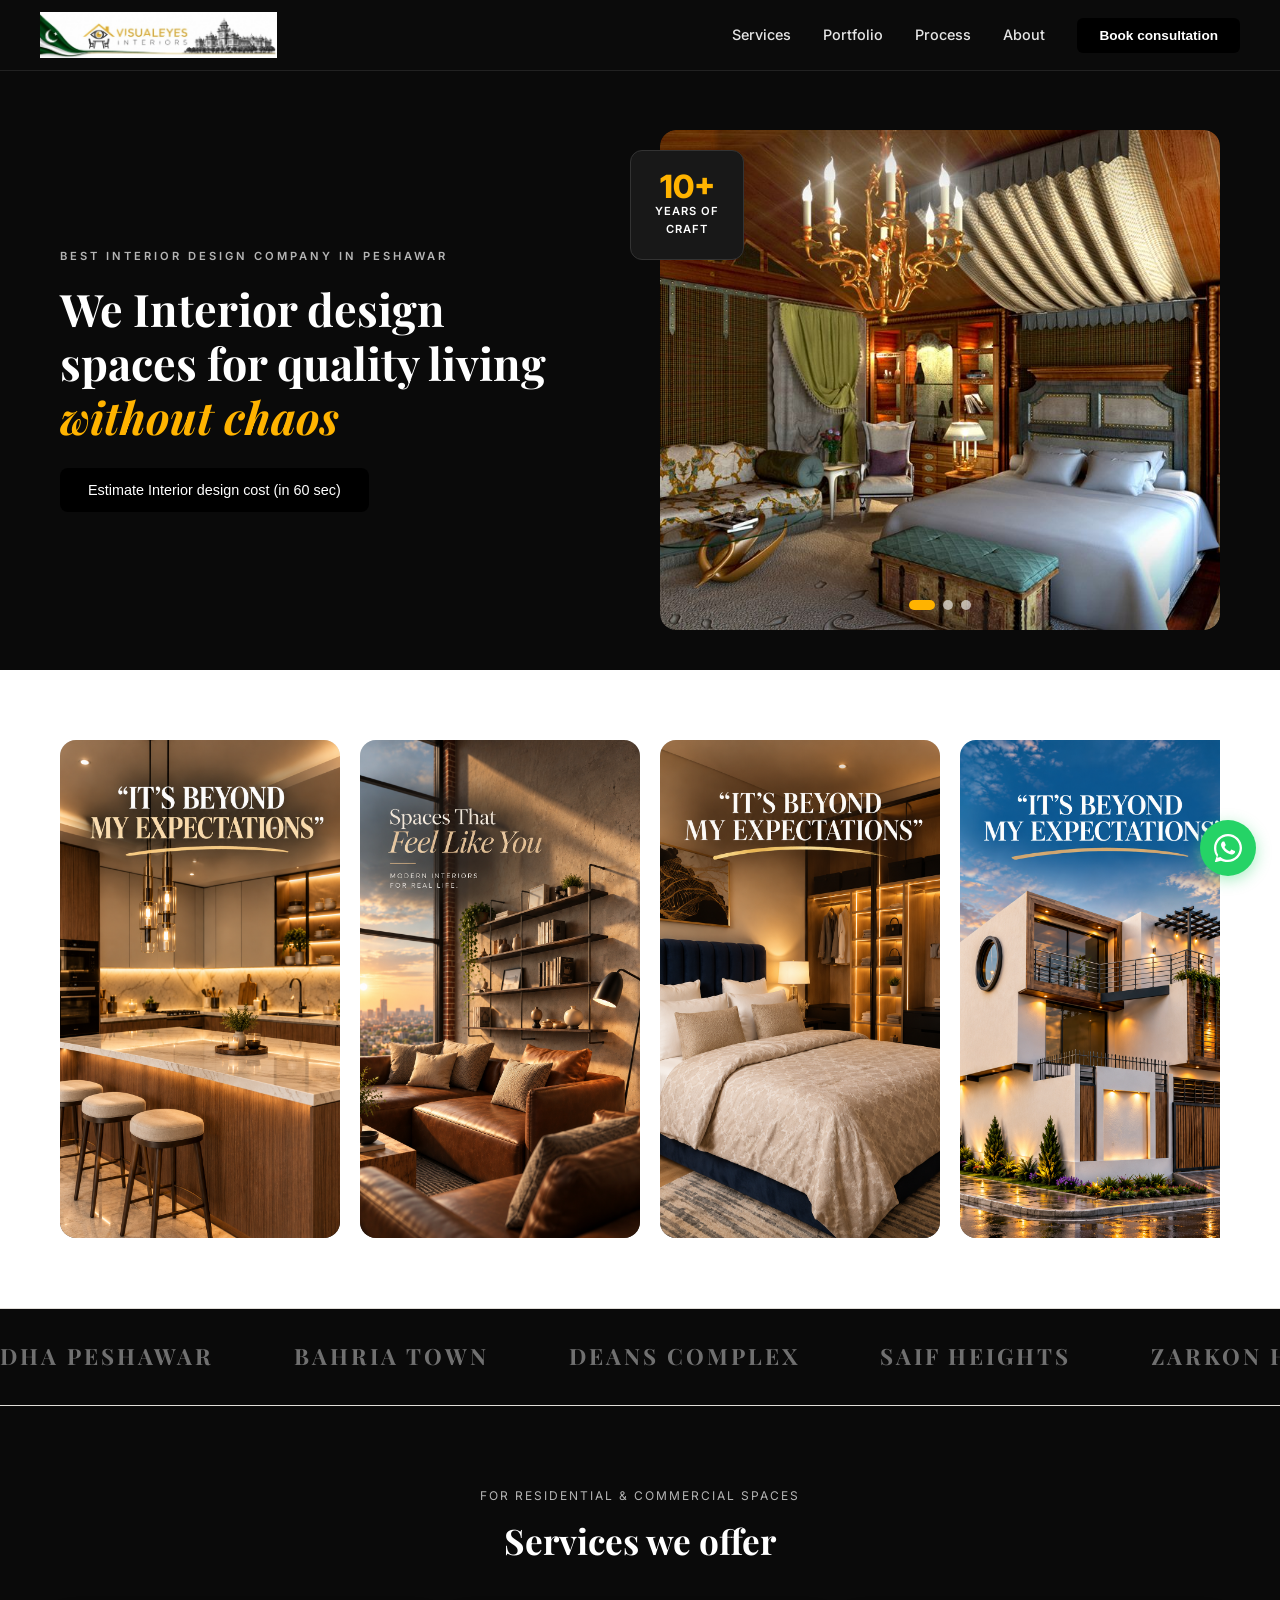
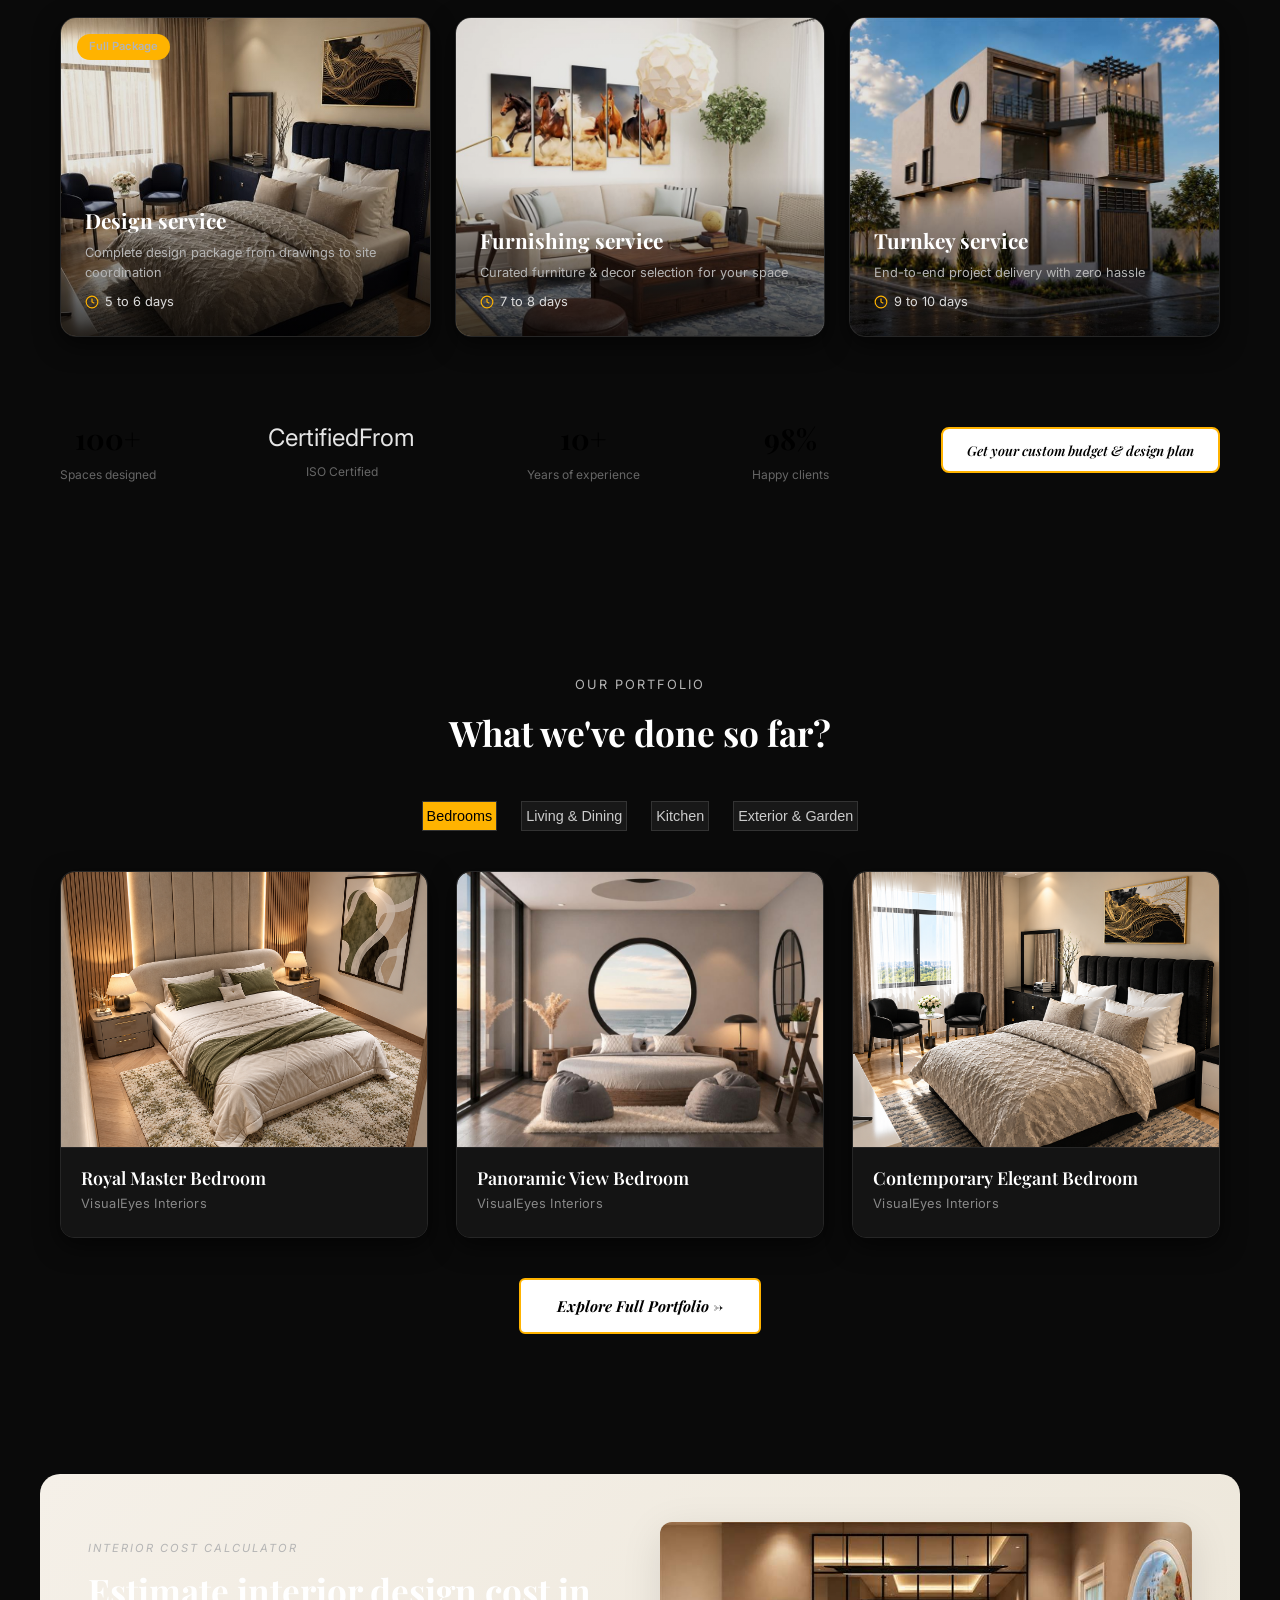
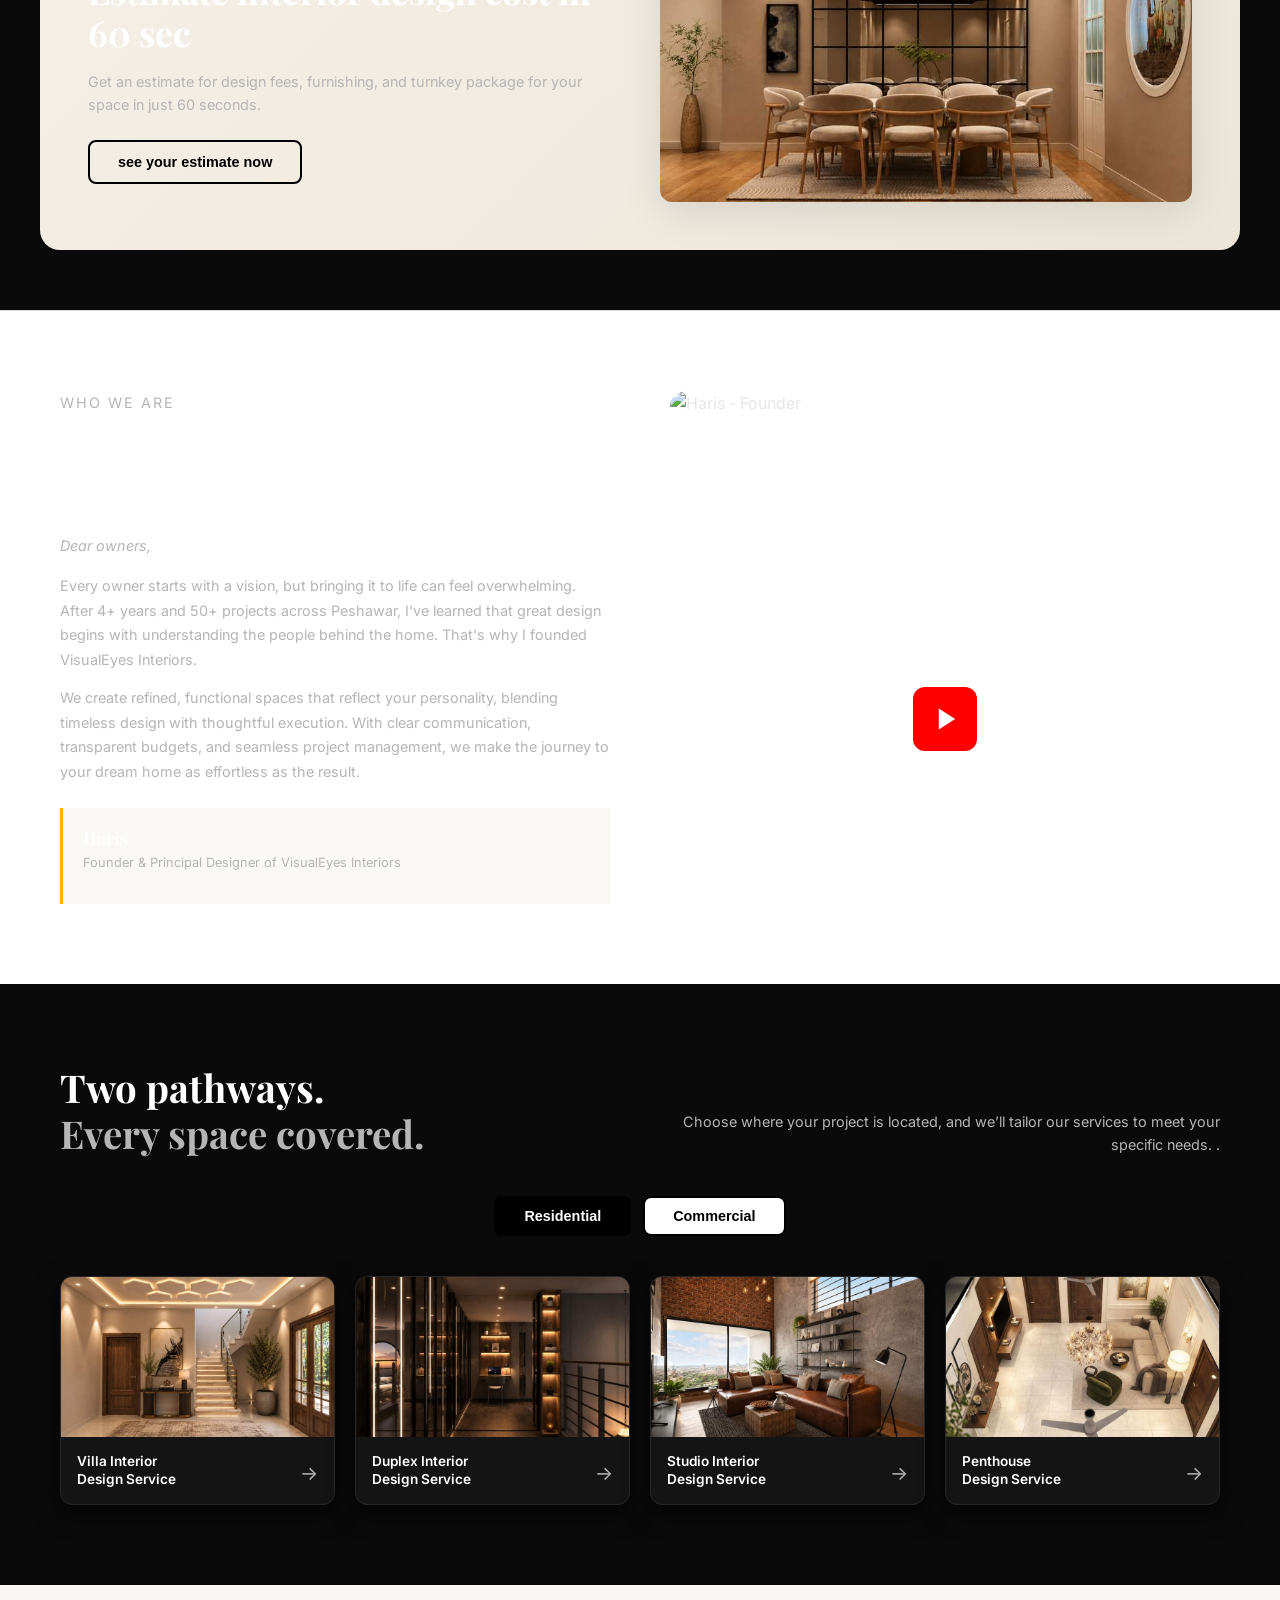
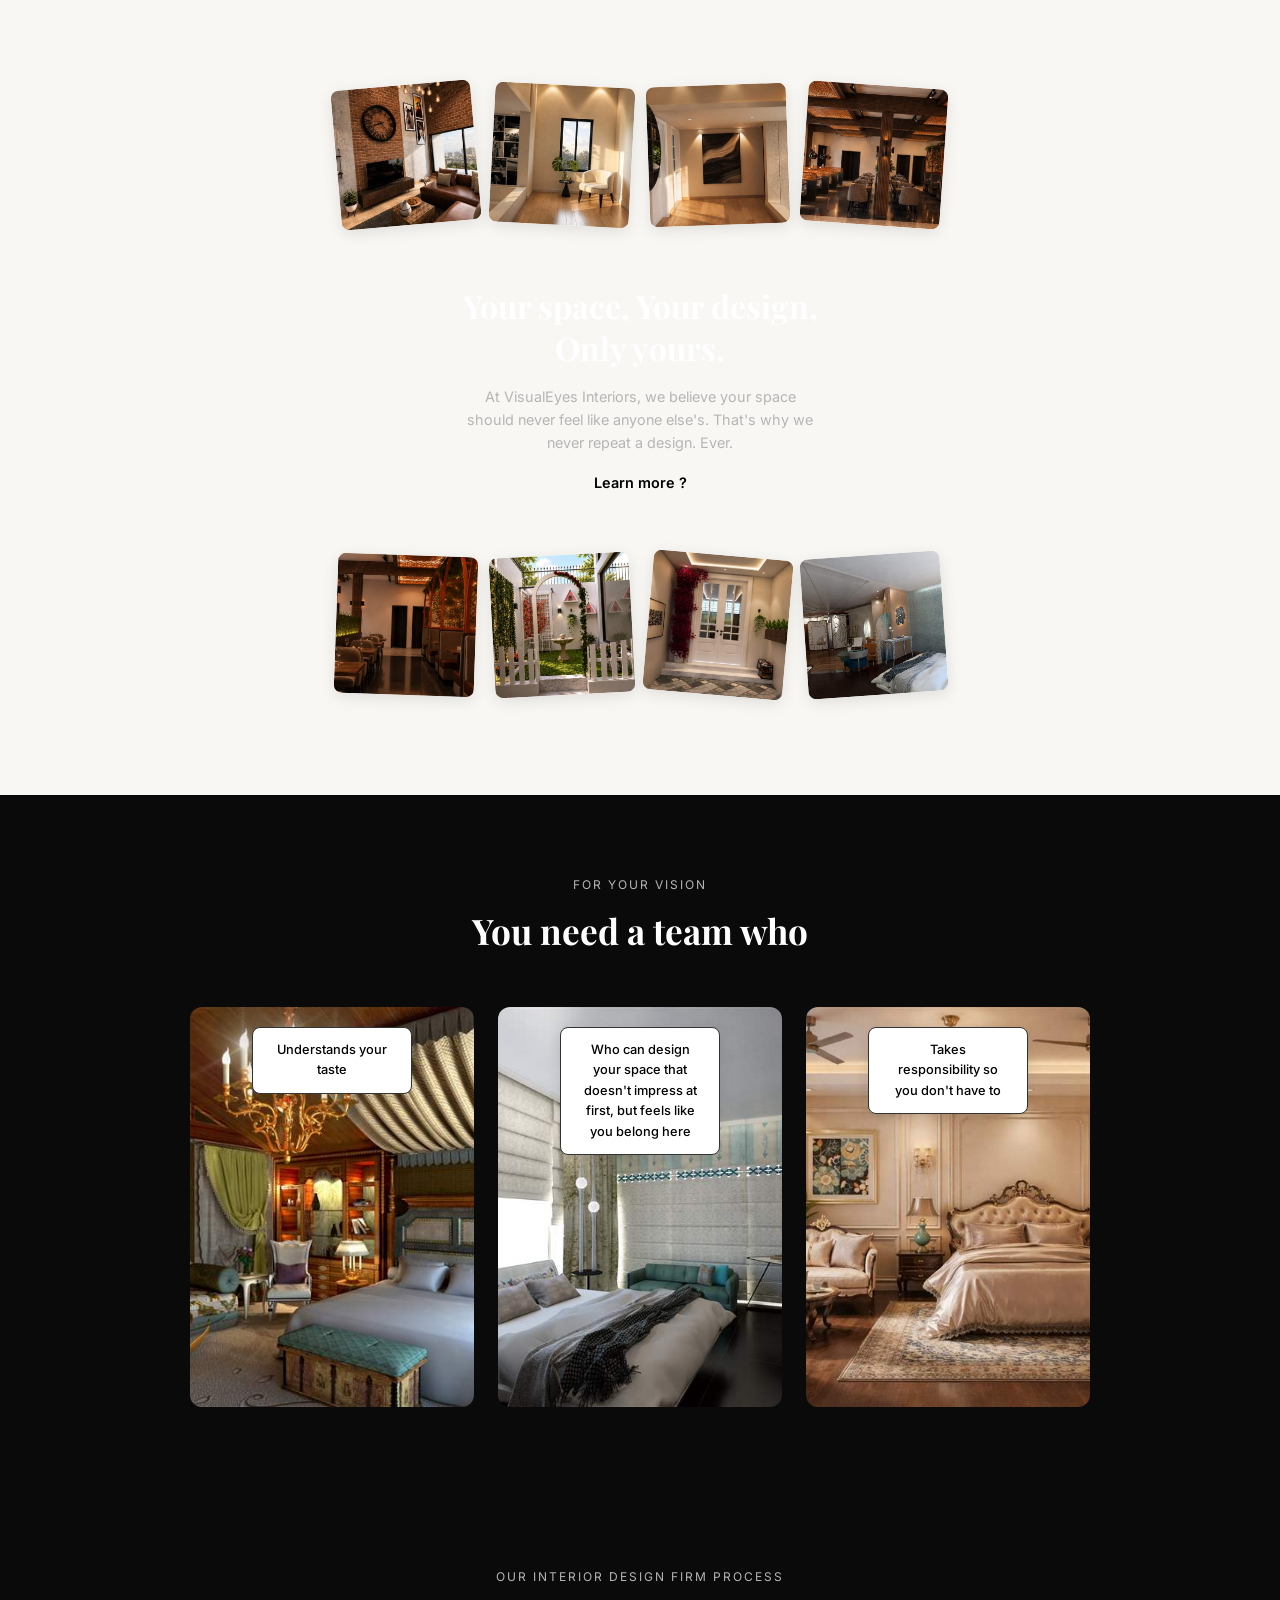
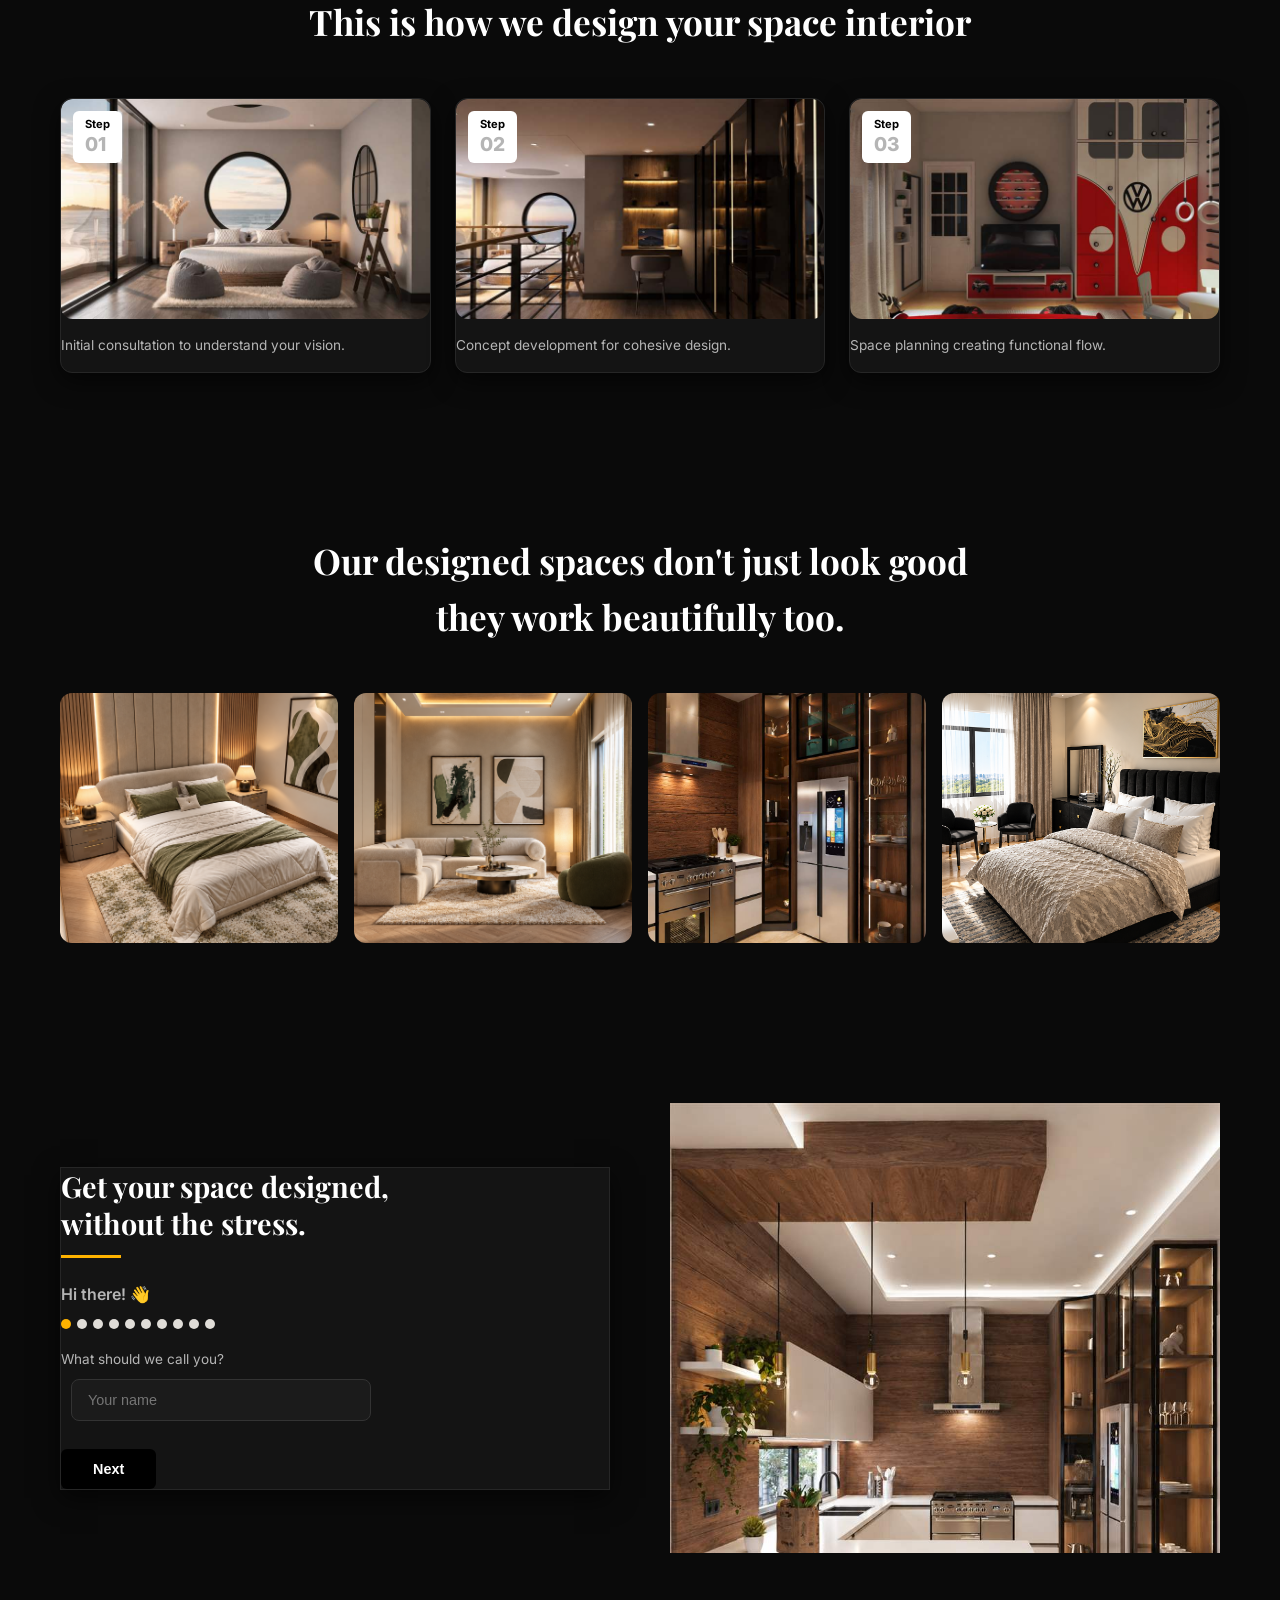
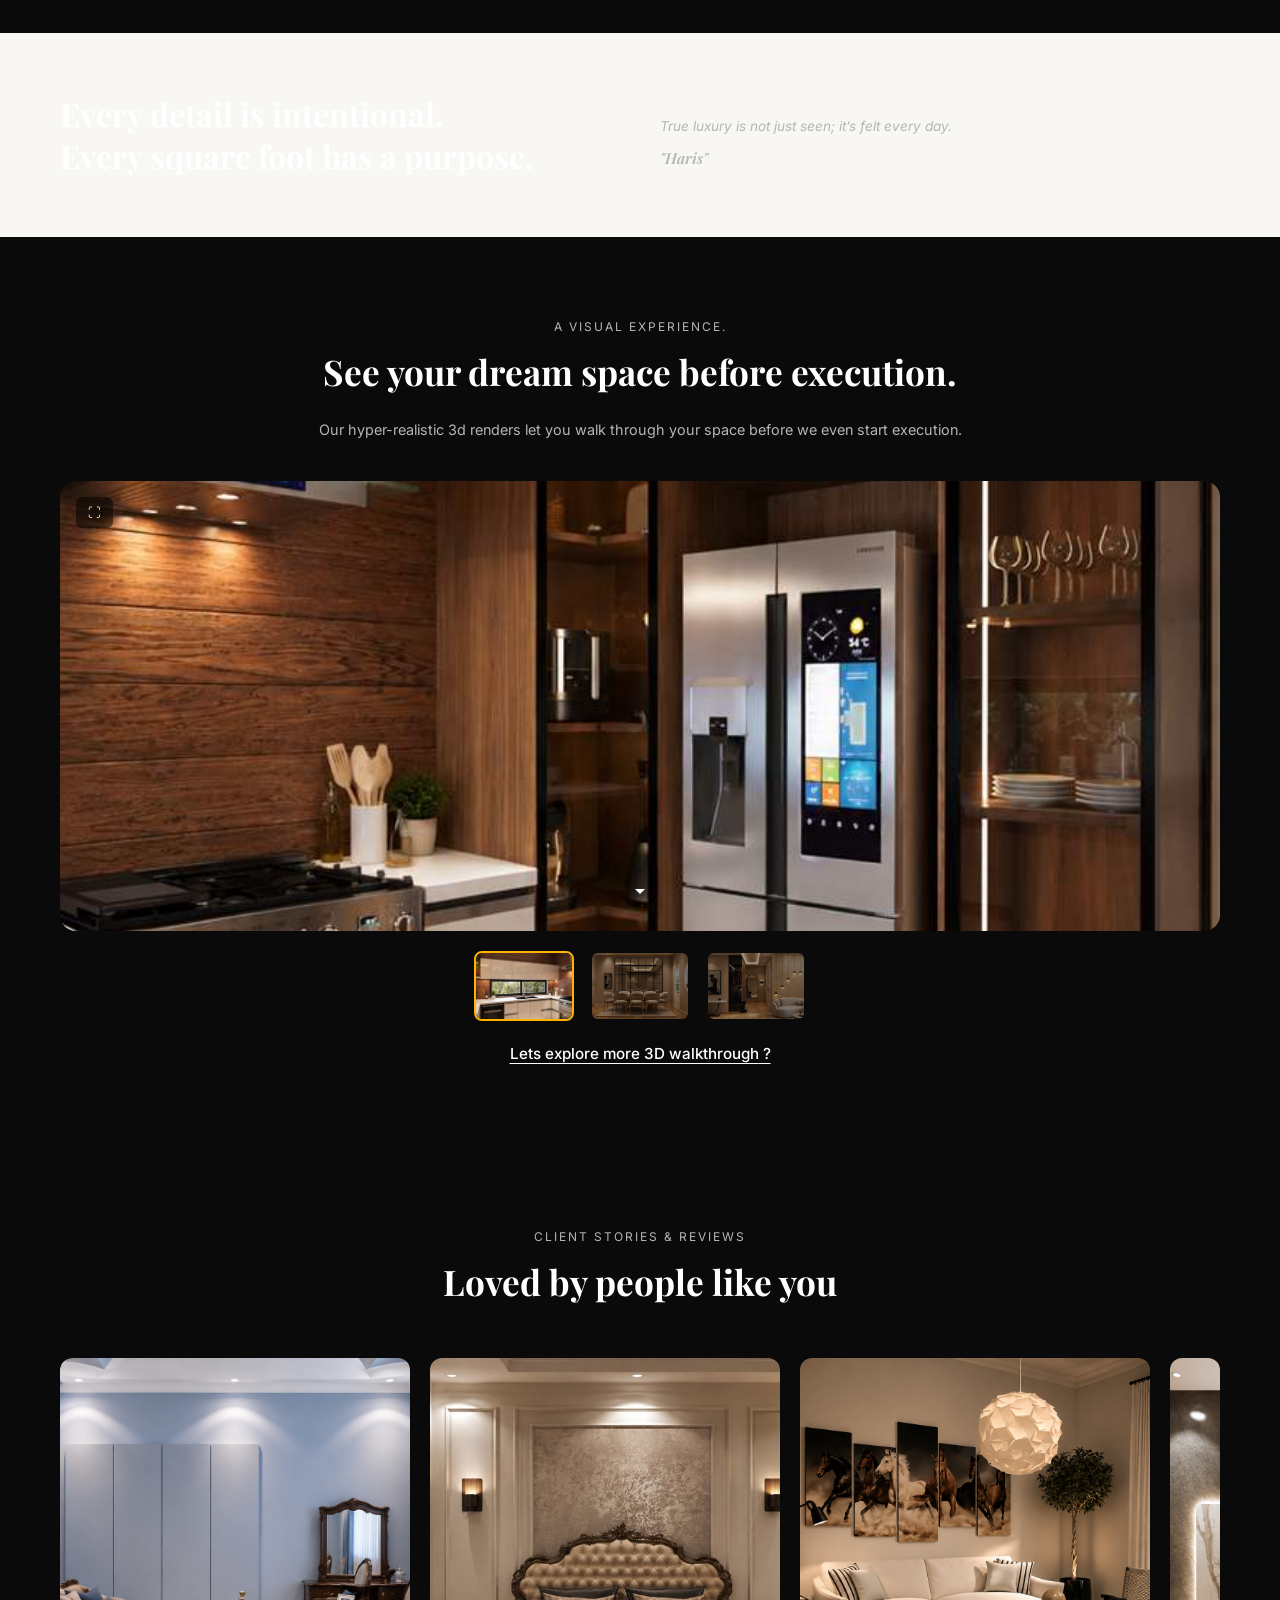
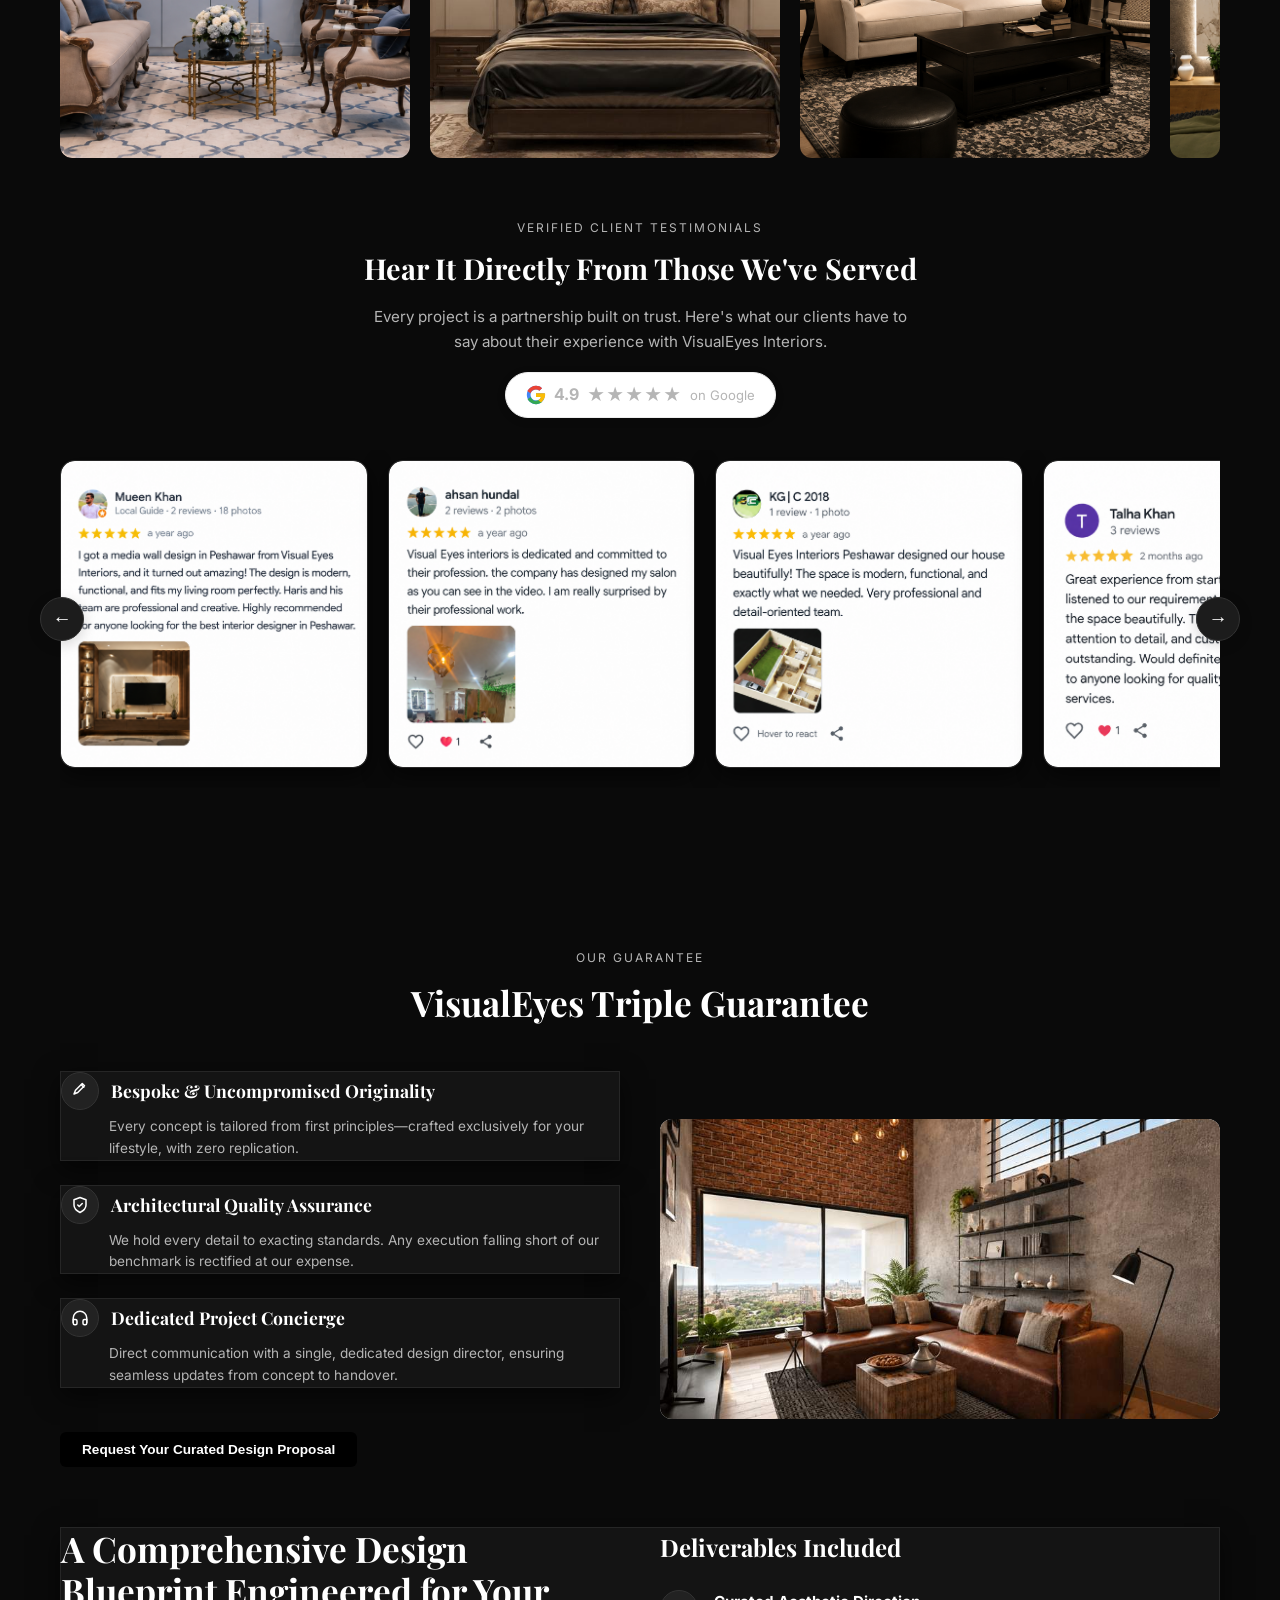
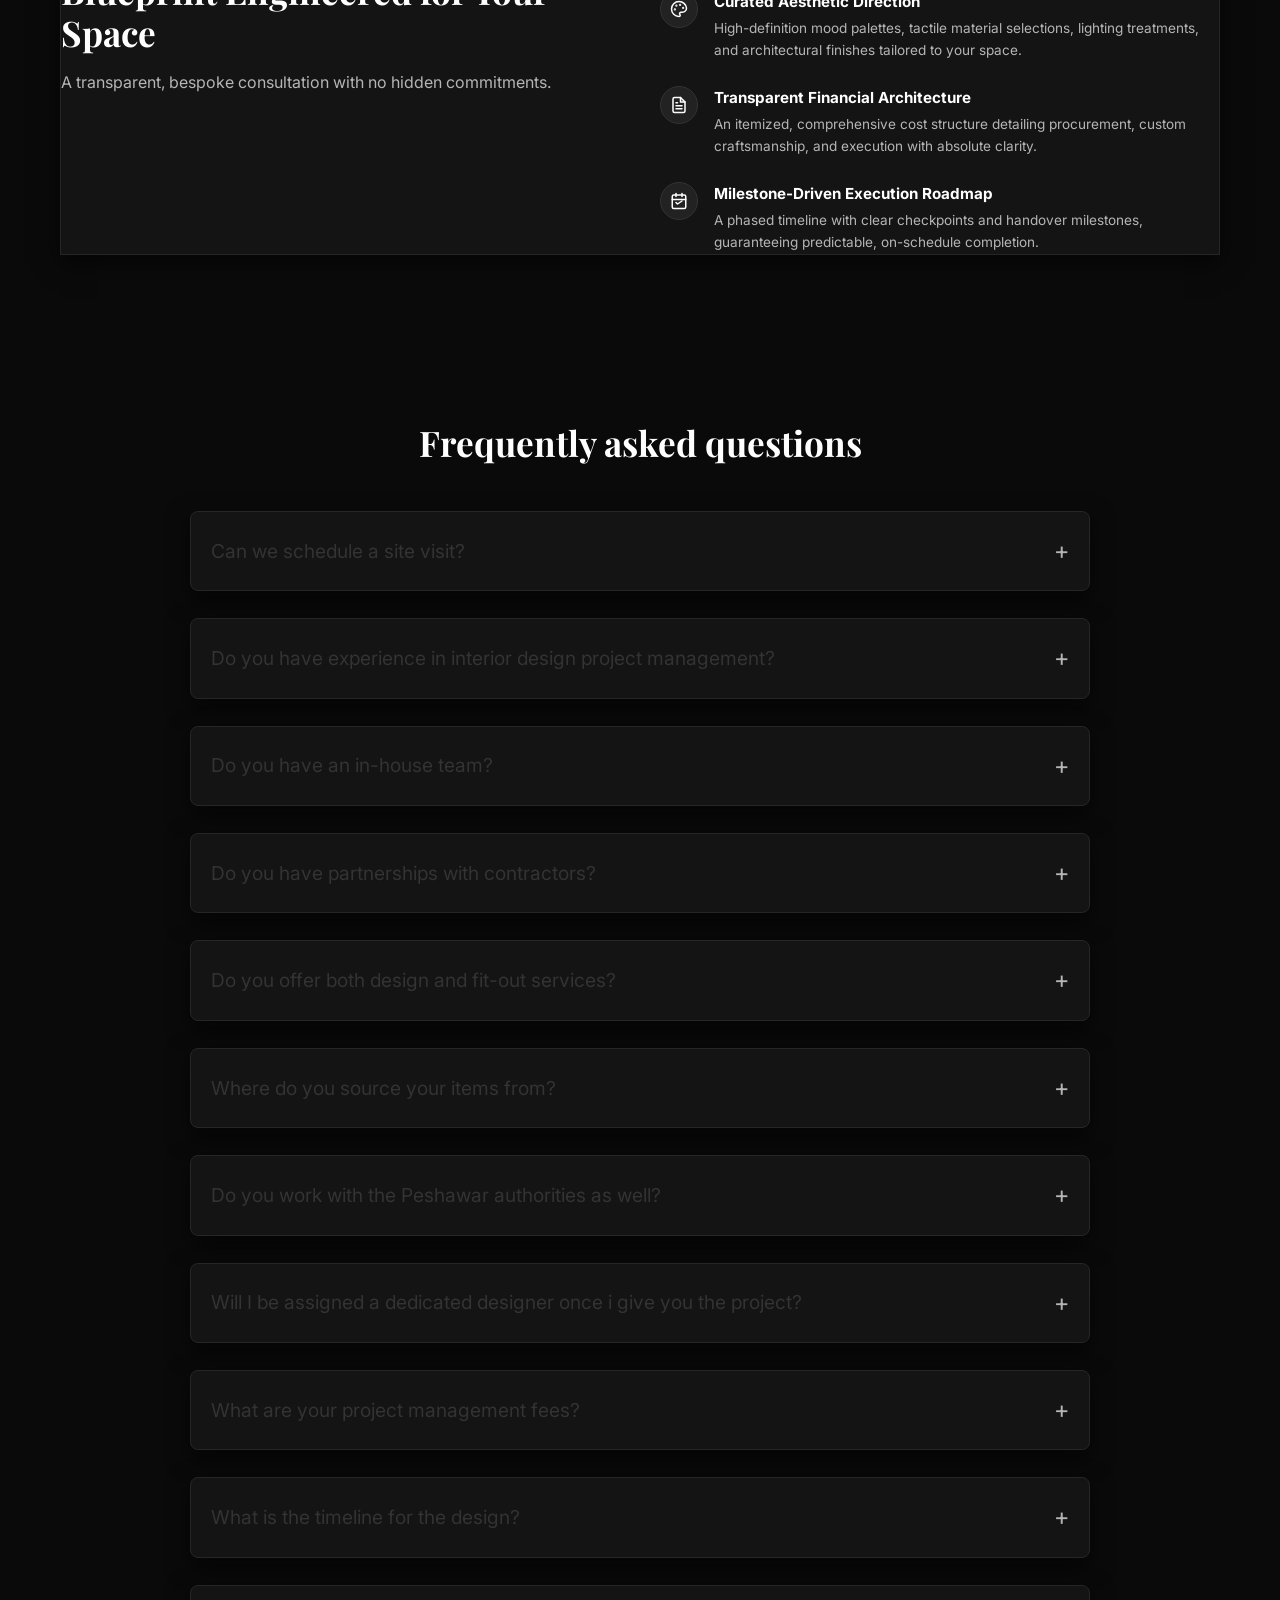
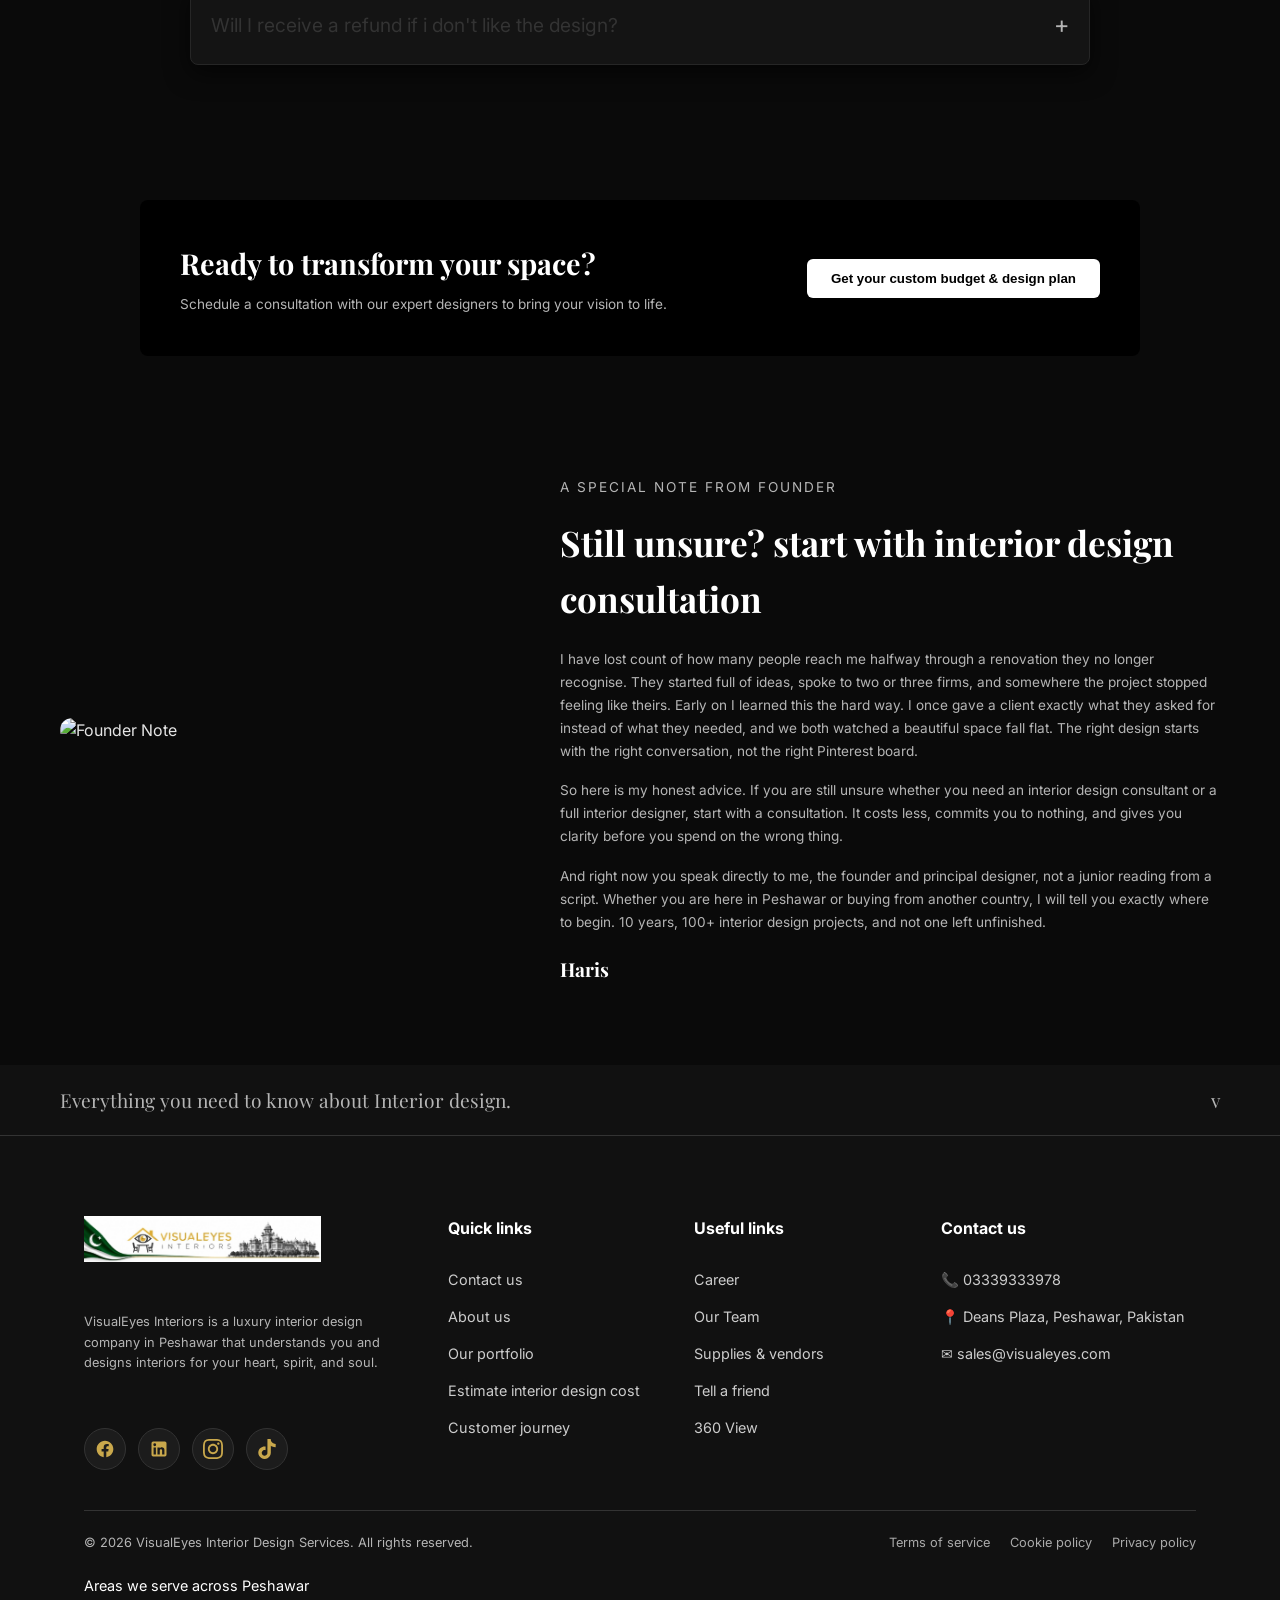
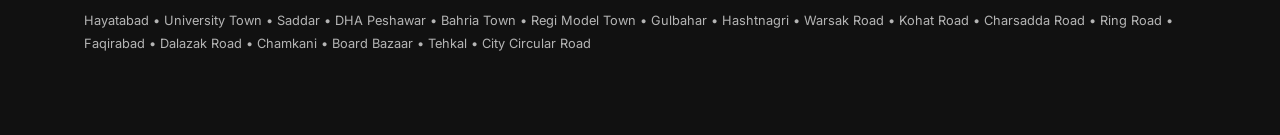
==== commit 1f0eeccc: "Add elegant verified testimonials heading above review images" ====
--- a/index.html
+++ b/index.html
@@ -826,6 +826,19 @@
         </div>
       </div>
       
+      <!-- Reviews Heading -->
+      <div class="reviews-heading" style="text-align: center; margin: 60px 0 32px;">
+        <p class="section-tag" style="text-align: center; margin-bottom: 8px;">Verified Client Testimonials</p>
+        <h3 style="font-family: var(--font-heading); font-size: 1.8rem; font-weight: 700; margin: 0 0 14px; color: #111;">Hear It Directly From Those We've Served</h3>
+        <p style="color: #777; font-size: 0.95rem; max-width: 560px; margin: 0 auto 18px; line-height: 1.6;">Every project is a partnership built on trust. Here's what our clients have to say about their experience with VisualEyes Interiors.</p>
+        <div style="display: inline-flex; align-items: center; gap: 8px; background: #fff; border: 1px solid #eee; padding: 8px 20px; border-radius: 40px; box-shadow: 0 2px 12px rgba(0,0,0,0.06);">
+          <svg width="20" height="20" viewBox="0 0 48 48" xmlns="http://www.w3.org/2000/svg"><path d="M44.5 20H24v8.5h11.8C34.7 33.9 30.1 37 24 37c-7.2 0-13-5.8-13-13s5.8-13 13-13c3.1 0 5.9 1.1 8.1 2.9l6.4-6.4C34.6 4.1 29.6 2 24 2 11.8 2 2 11.8 2 24s9.8 22 22 22c11 0 21-8 21-22 0-1.3-.2-2.7-.5-4z" fill="#4285F4"/><path d="M3.2 14.1l7.4 5.4C12.3 15.2 17.7 11 24 11c3.1 0 5.9 1.1 8.1 2.9l6.4-6.4C34.6 4.1 29.6 2 24 2 15.6 2 8.3 6.8 3.2 14.1z" fill="#EA4335"/><path d="M24 46c5.4 0 10.3-1.8 14.1-5l-6.5-5.5C29.5 37.1 26.9 38 24 38c-6 0-11.1-4-12.9-9.5l-7.3 5.6C8.3 41.2 15.6 46 24 46z" fill="#34A853"/><path d="M46 24c0-1.3-.2-2.7-.5-4H24v8.5h11.8c-.9 3.3-3.2 6-6.2 7.8l6.5 5.5C41 37.5 46 31 46 24z" fill="#FBBC05"/></svg>
+          <span style="font-weight: 700; font-size: 1rem; color: #111;">4.9</span>
+          <span style="color: #FFB300; font-size: 1.1rem; letter-spacing: 1px;">★★★★★</span>
+          <span style="color: #888; font-size: 0.82rem;">on Google</span>
+        </div>
+      </div>
+
       <div class="reviews-slider-wrapper">
         <button class="reviews-nav-btn prev" onclick="scrollReviews(-1)" aria-label="Previous reviews">&#8592;</button>
         <div class="reviews-scroll-container" id="reviewsScrollContainer">
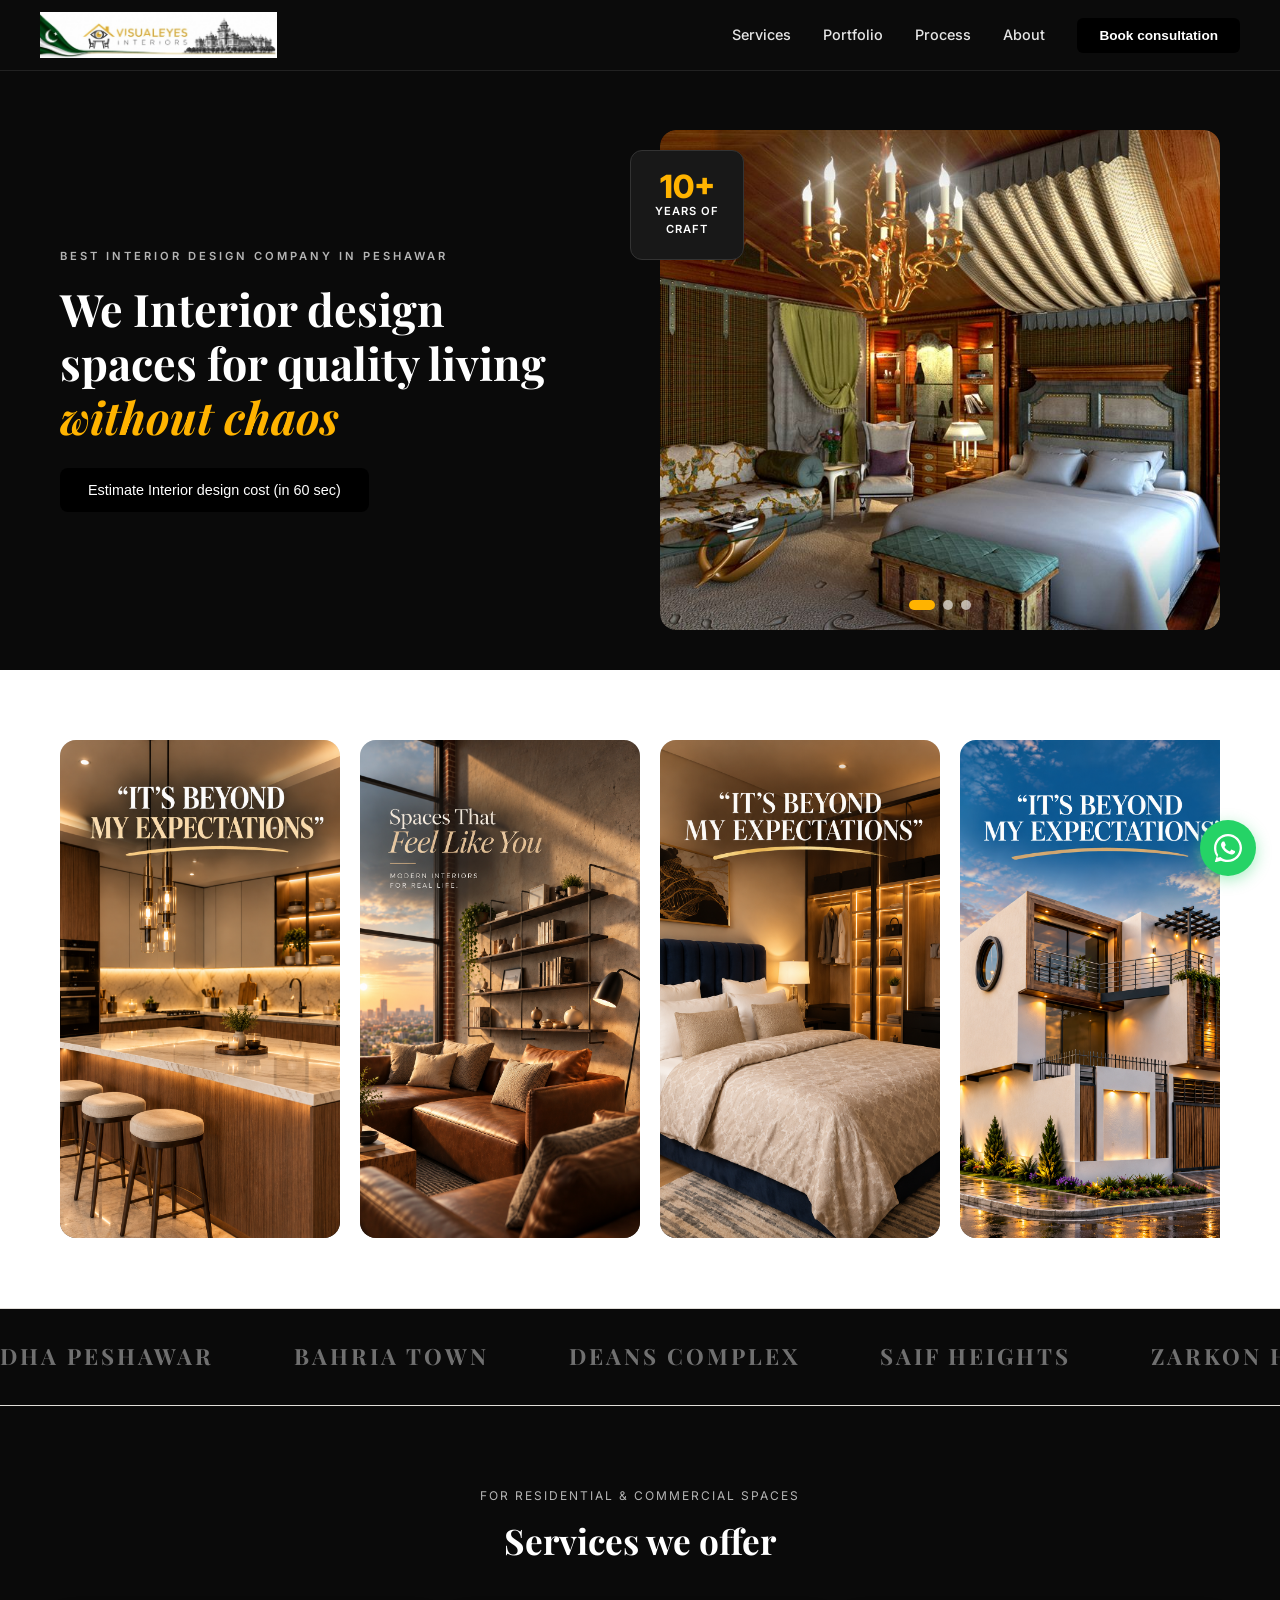
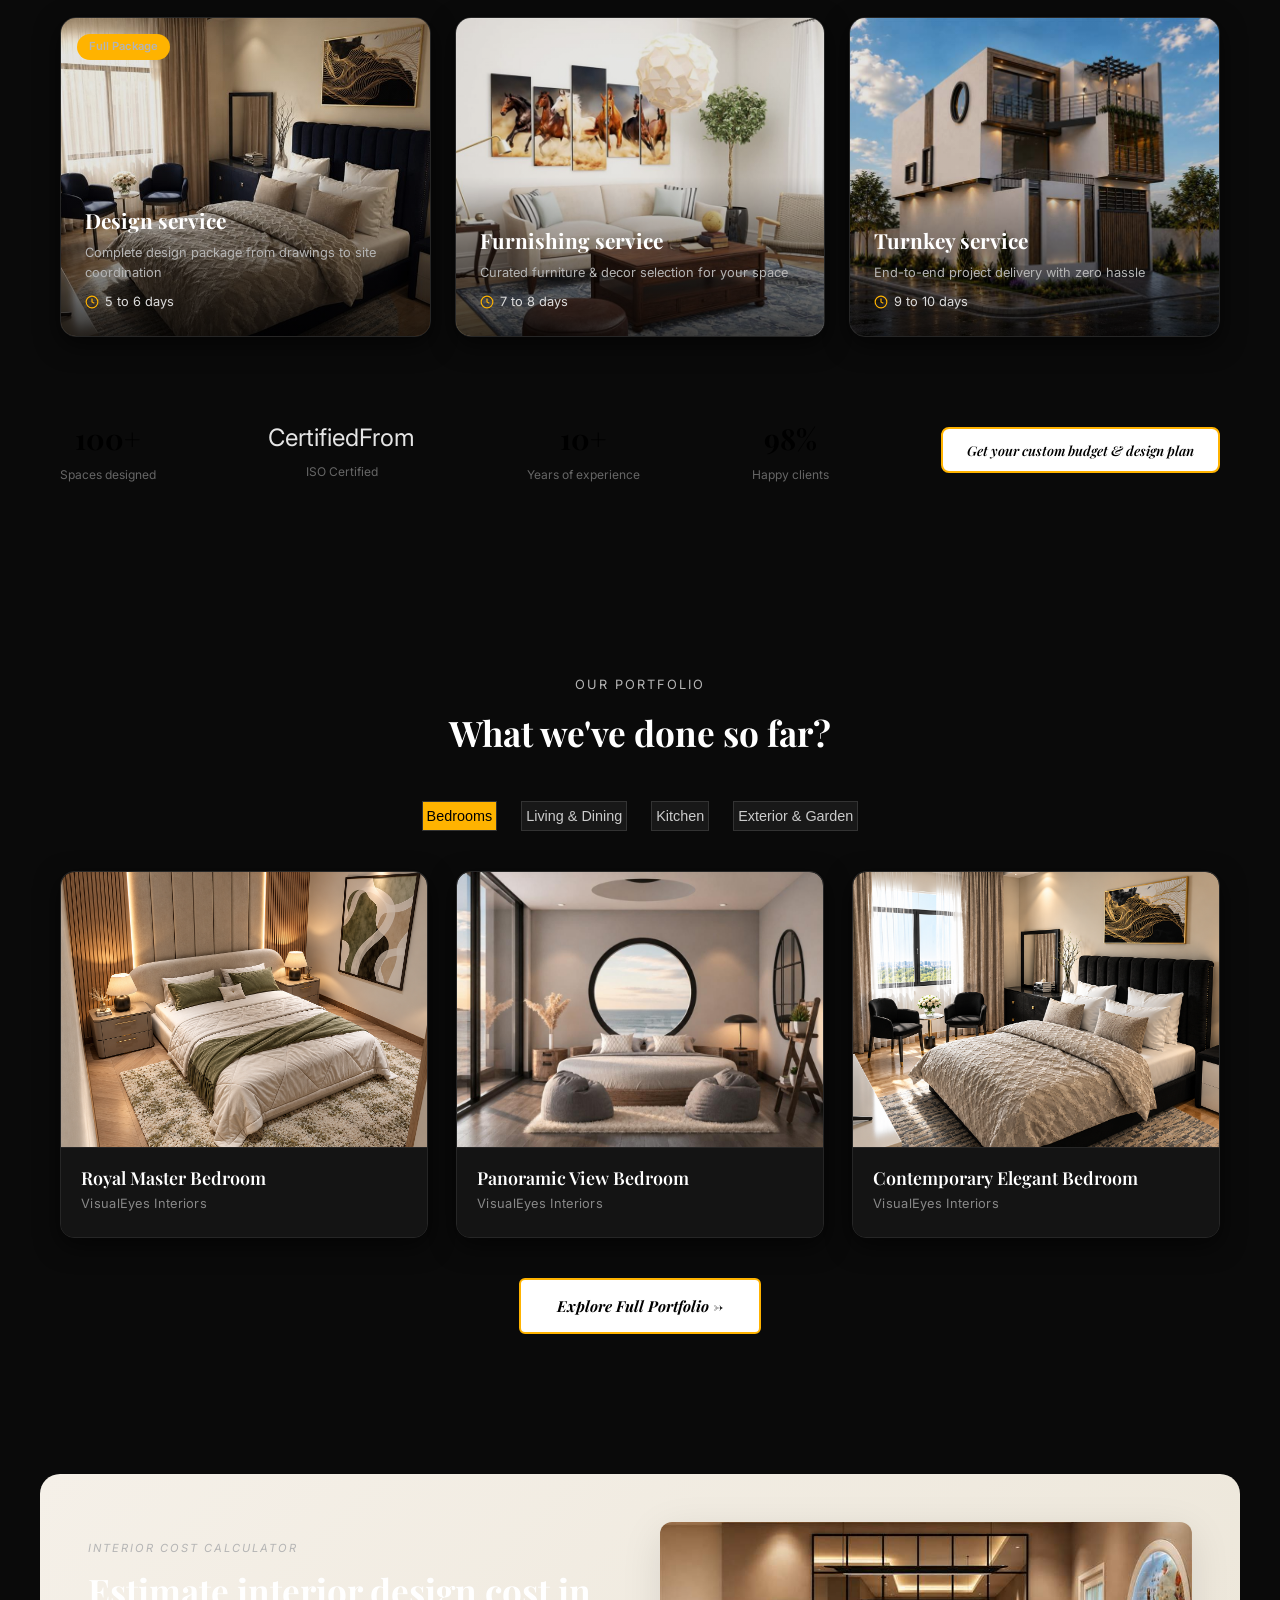
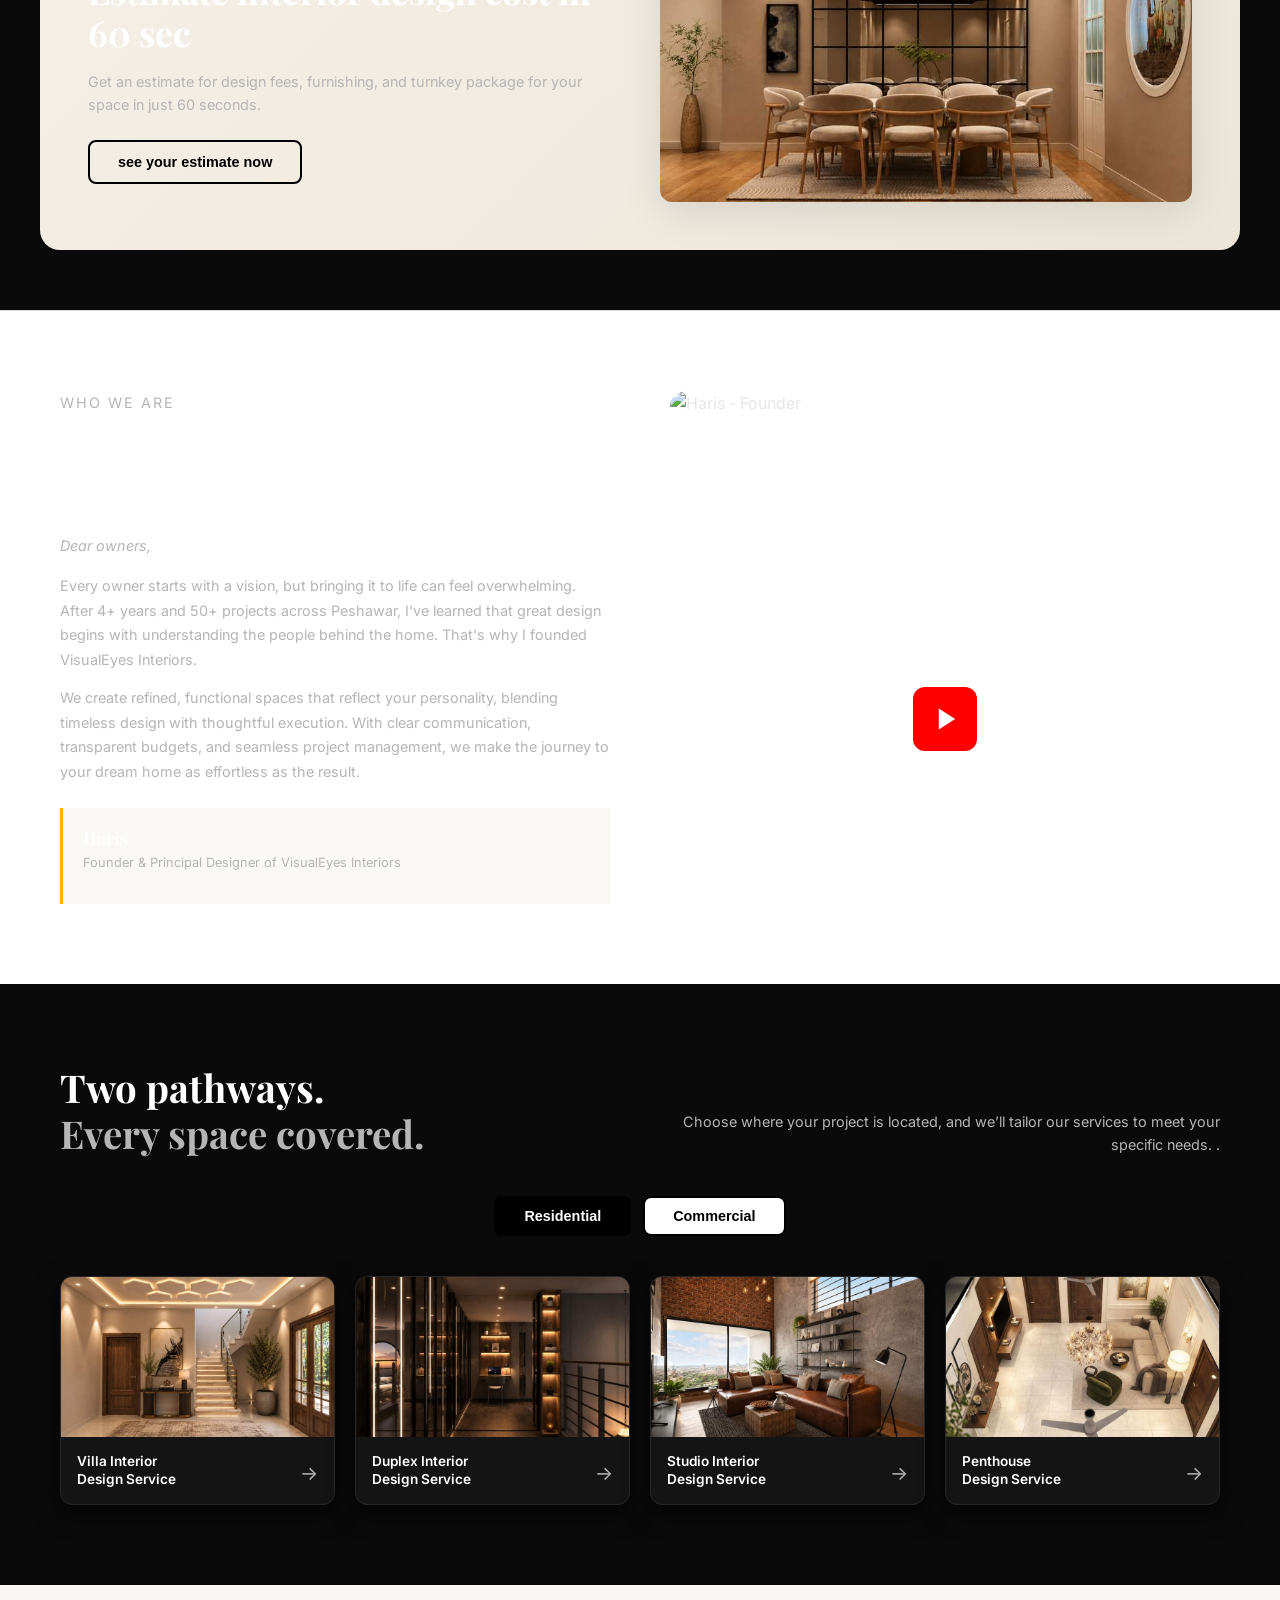
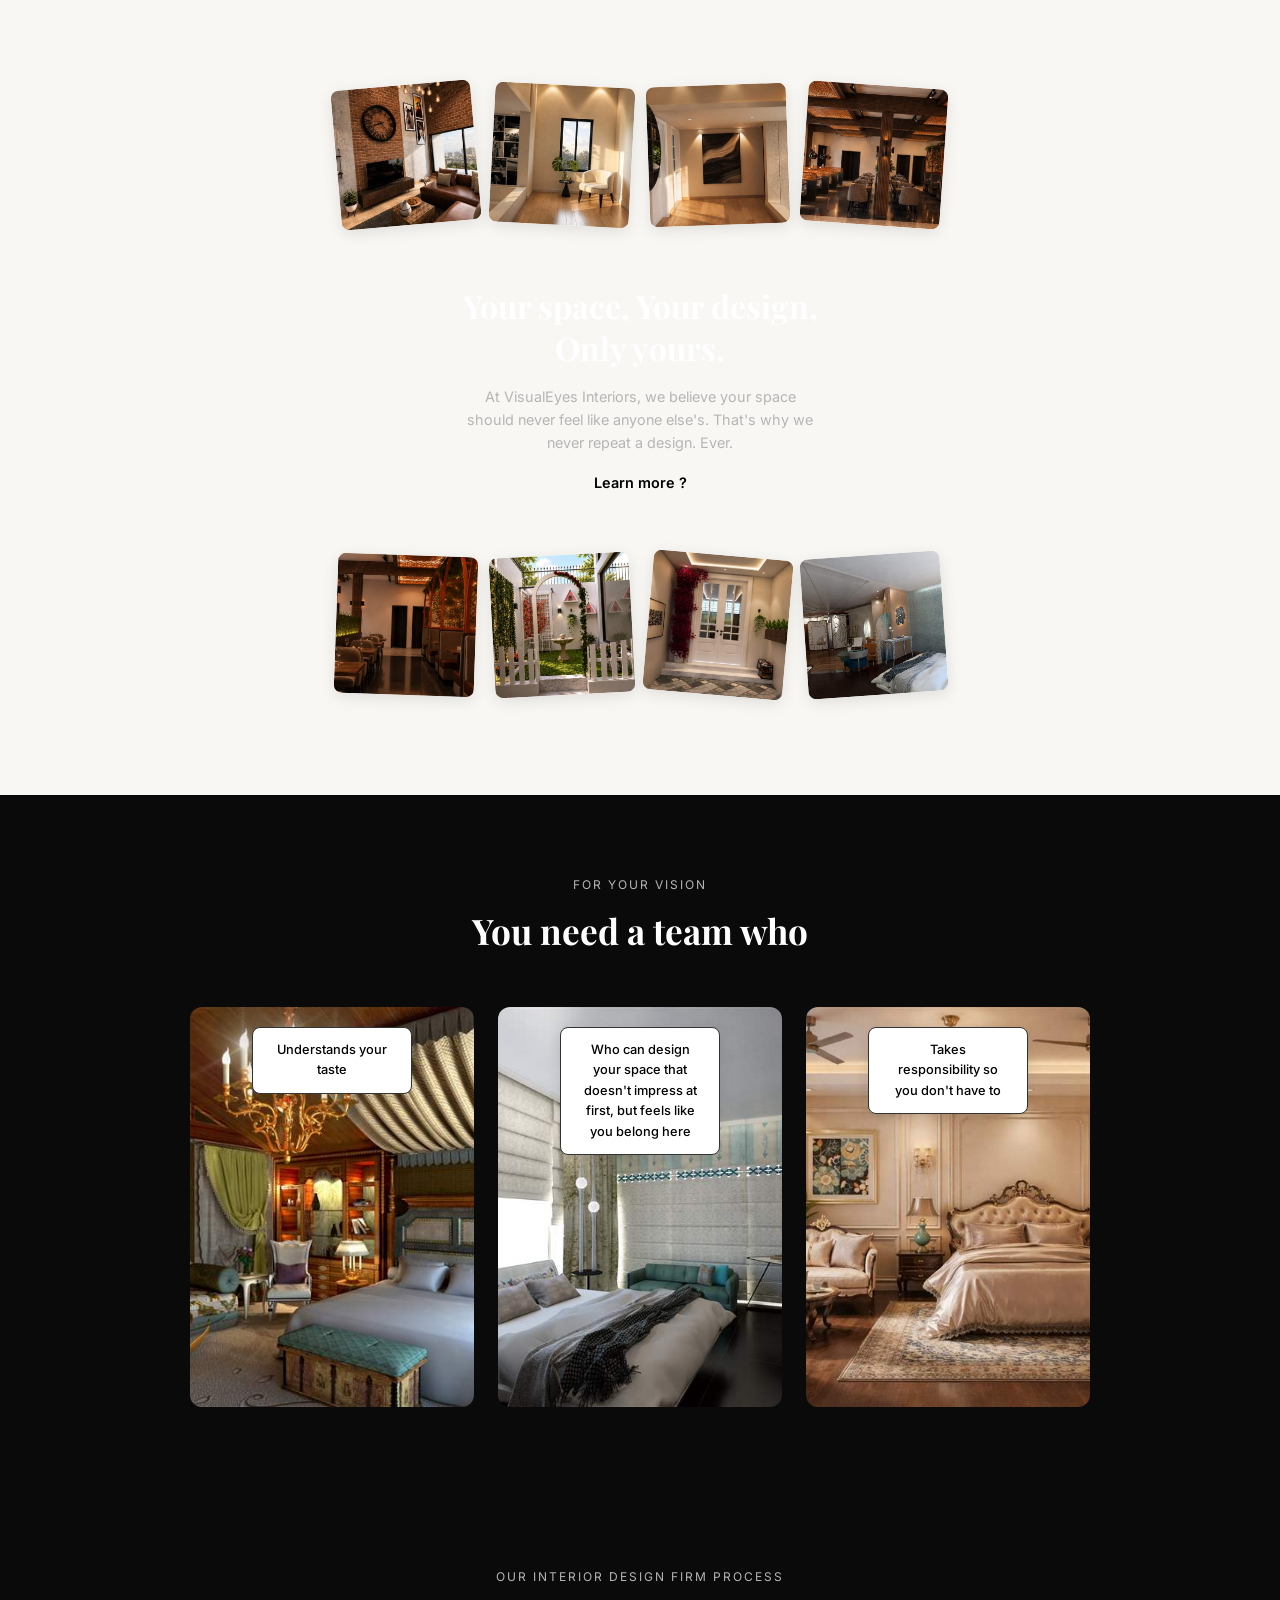
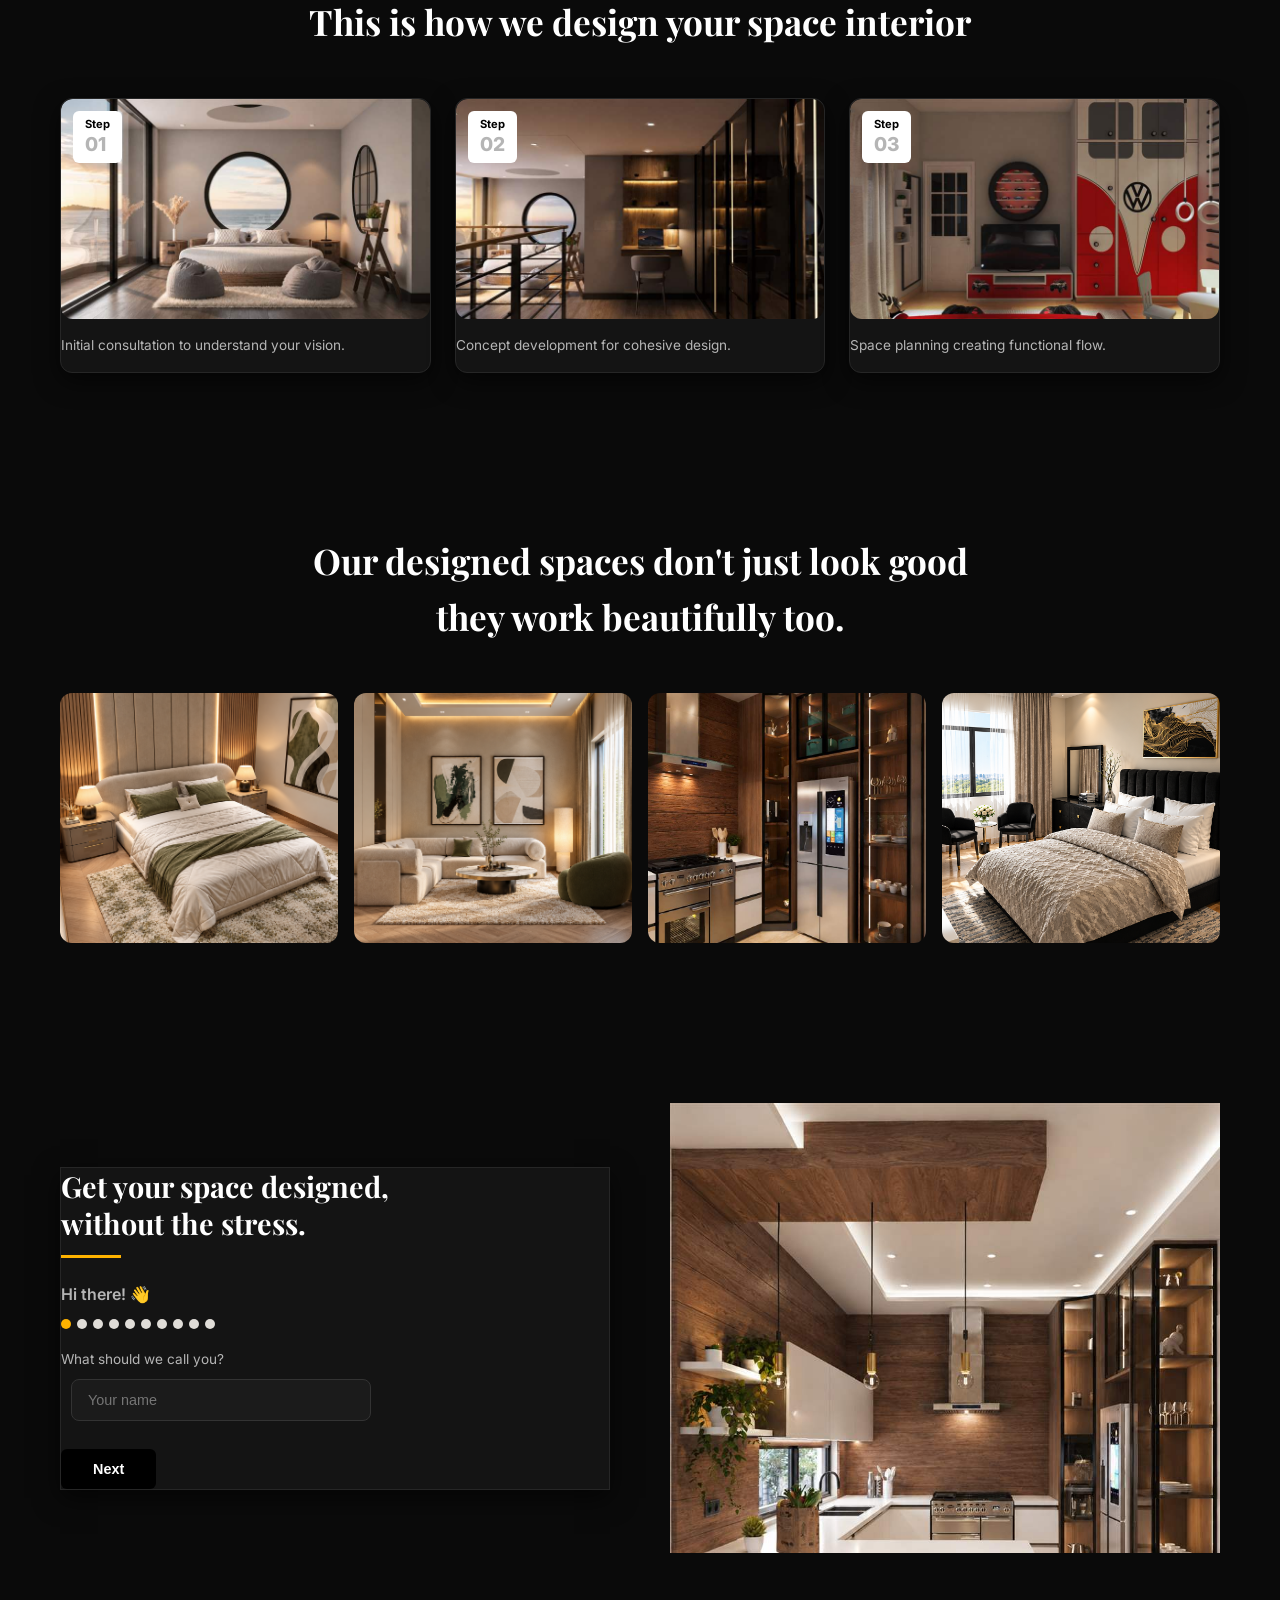
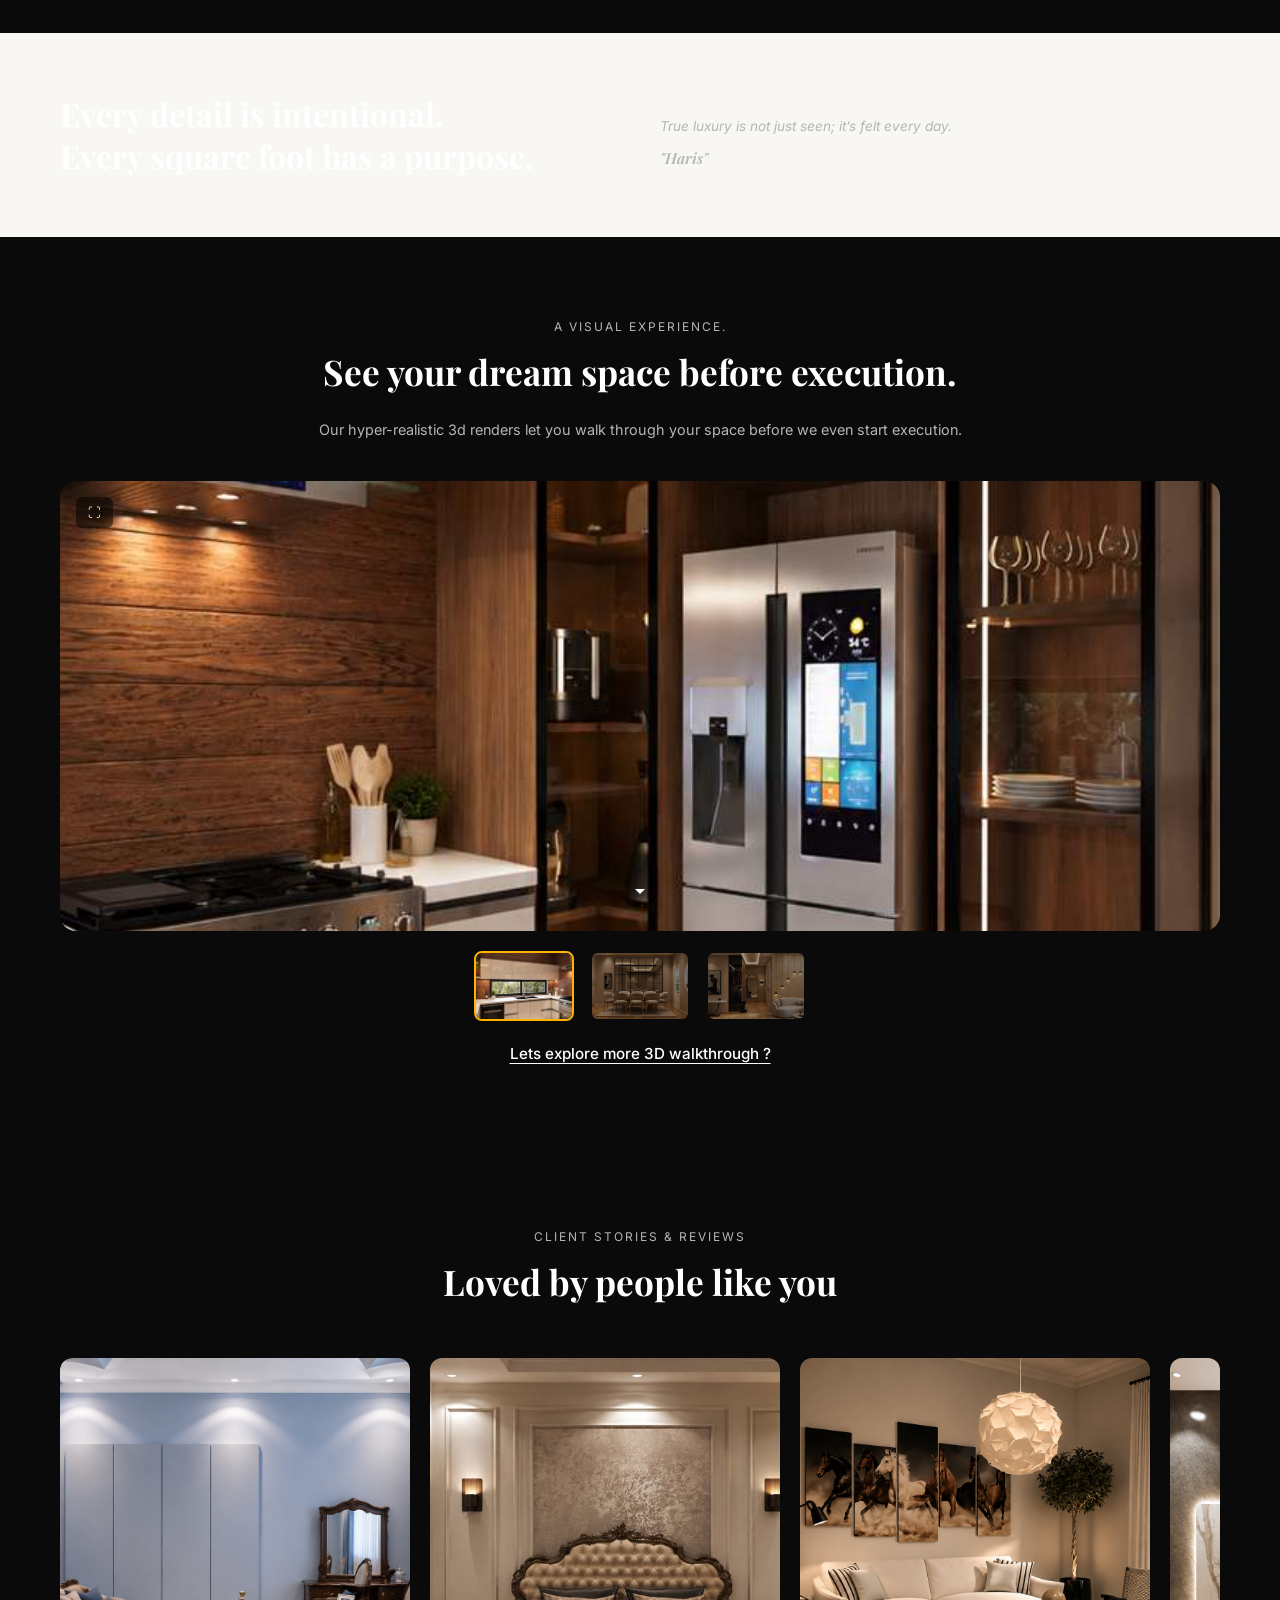
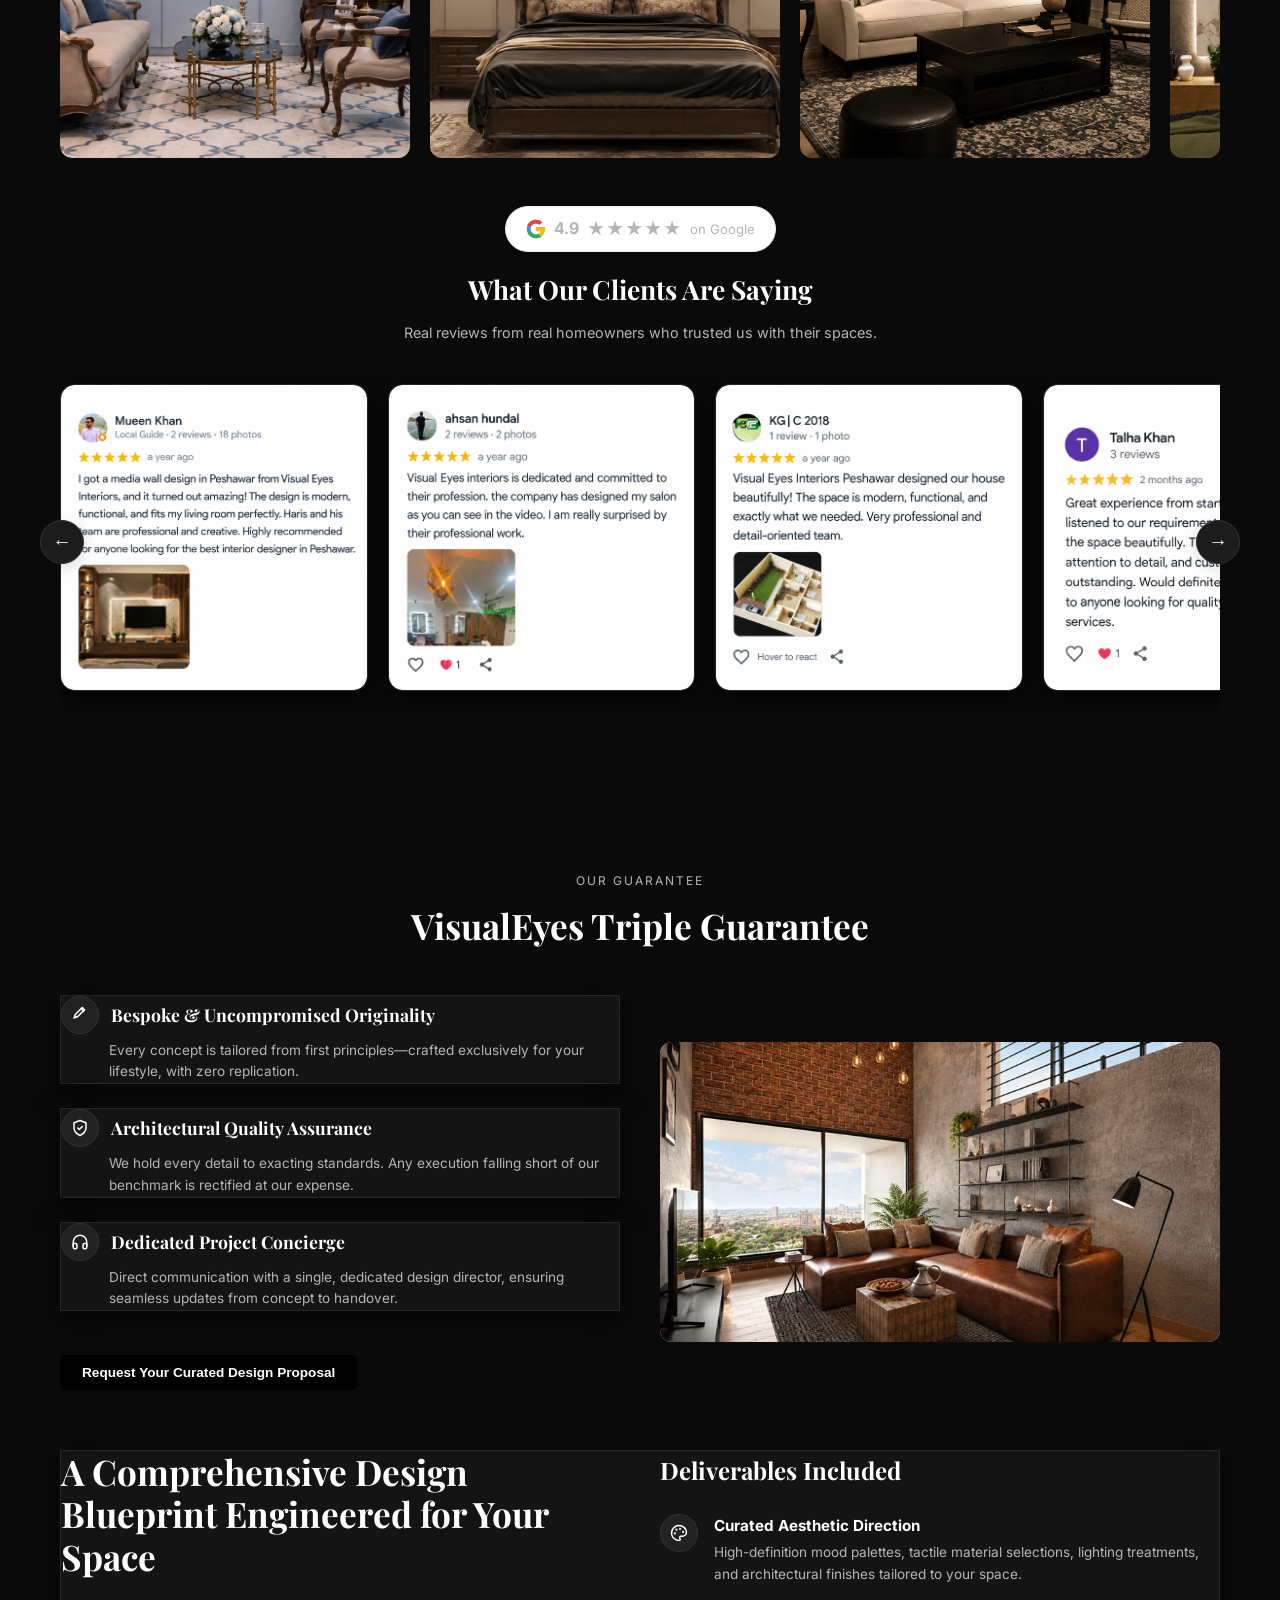
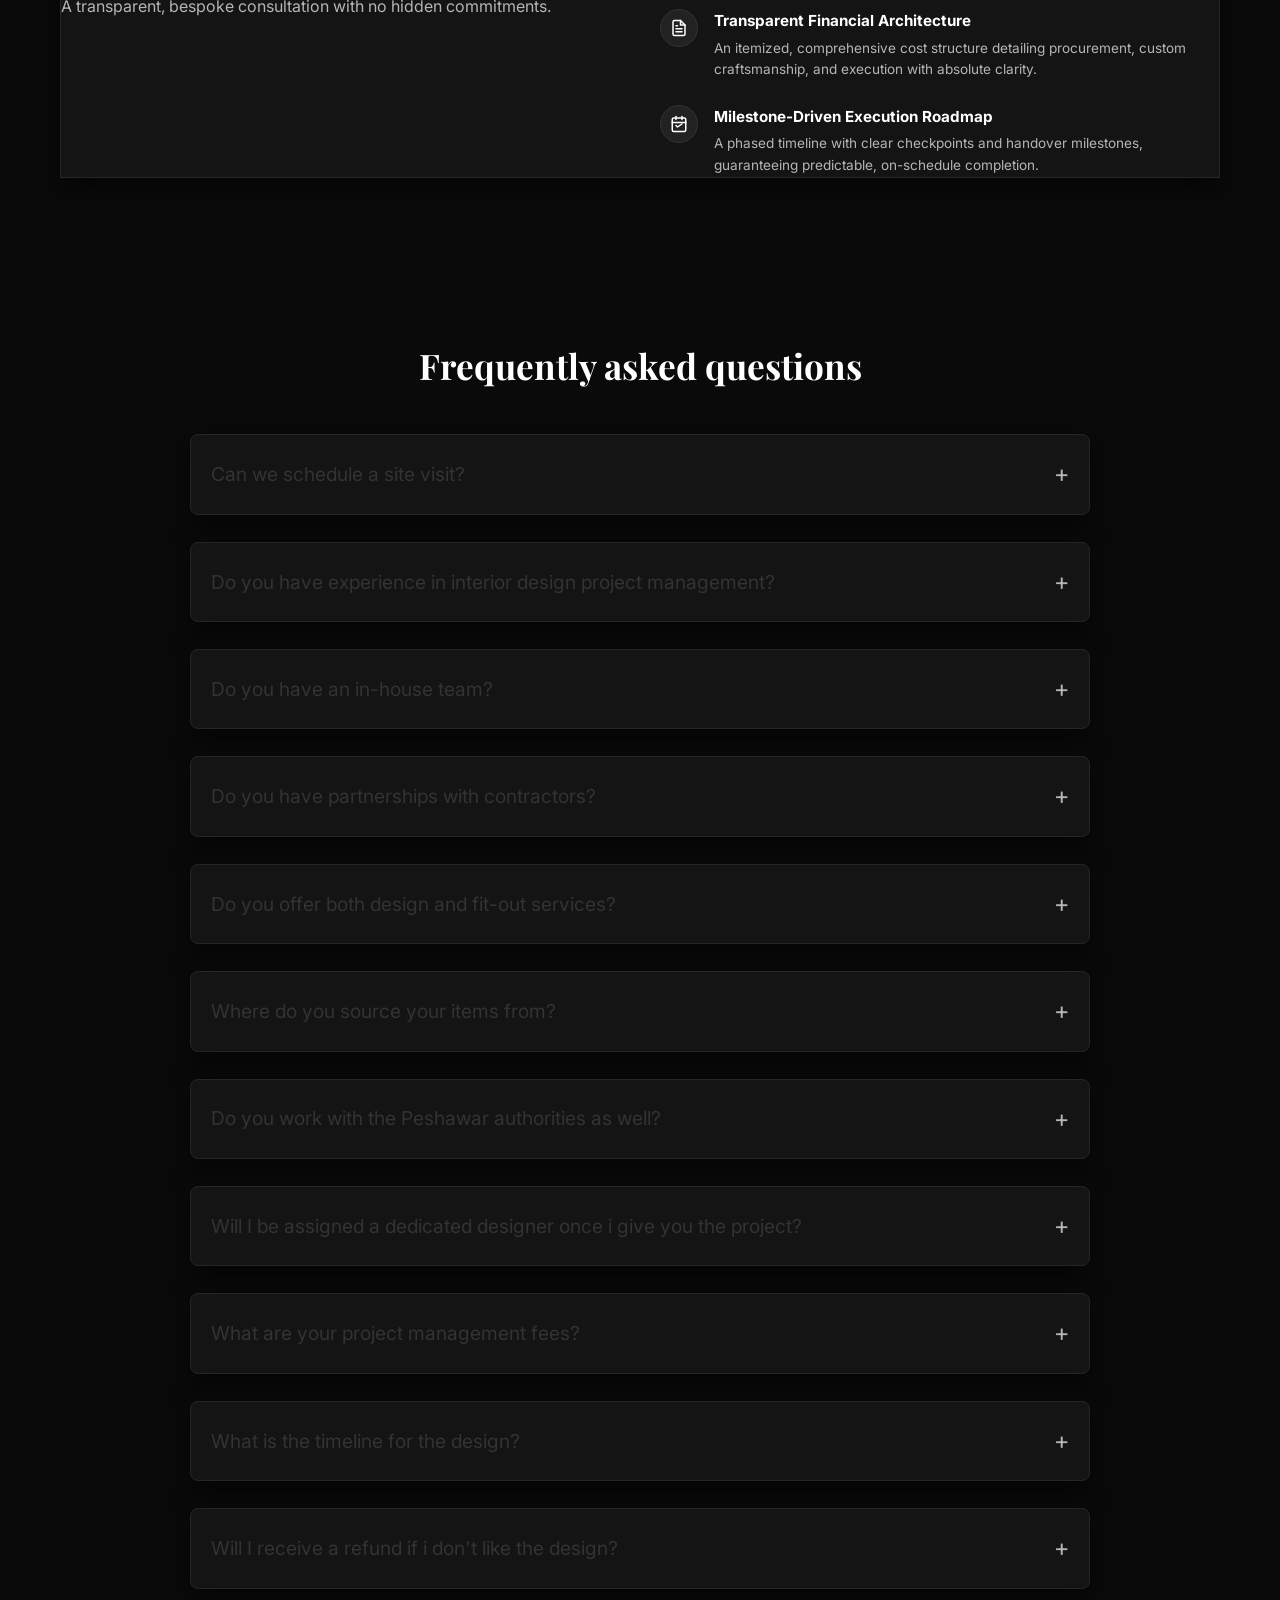
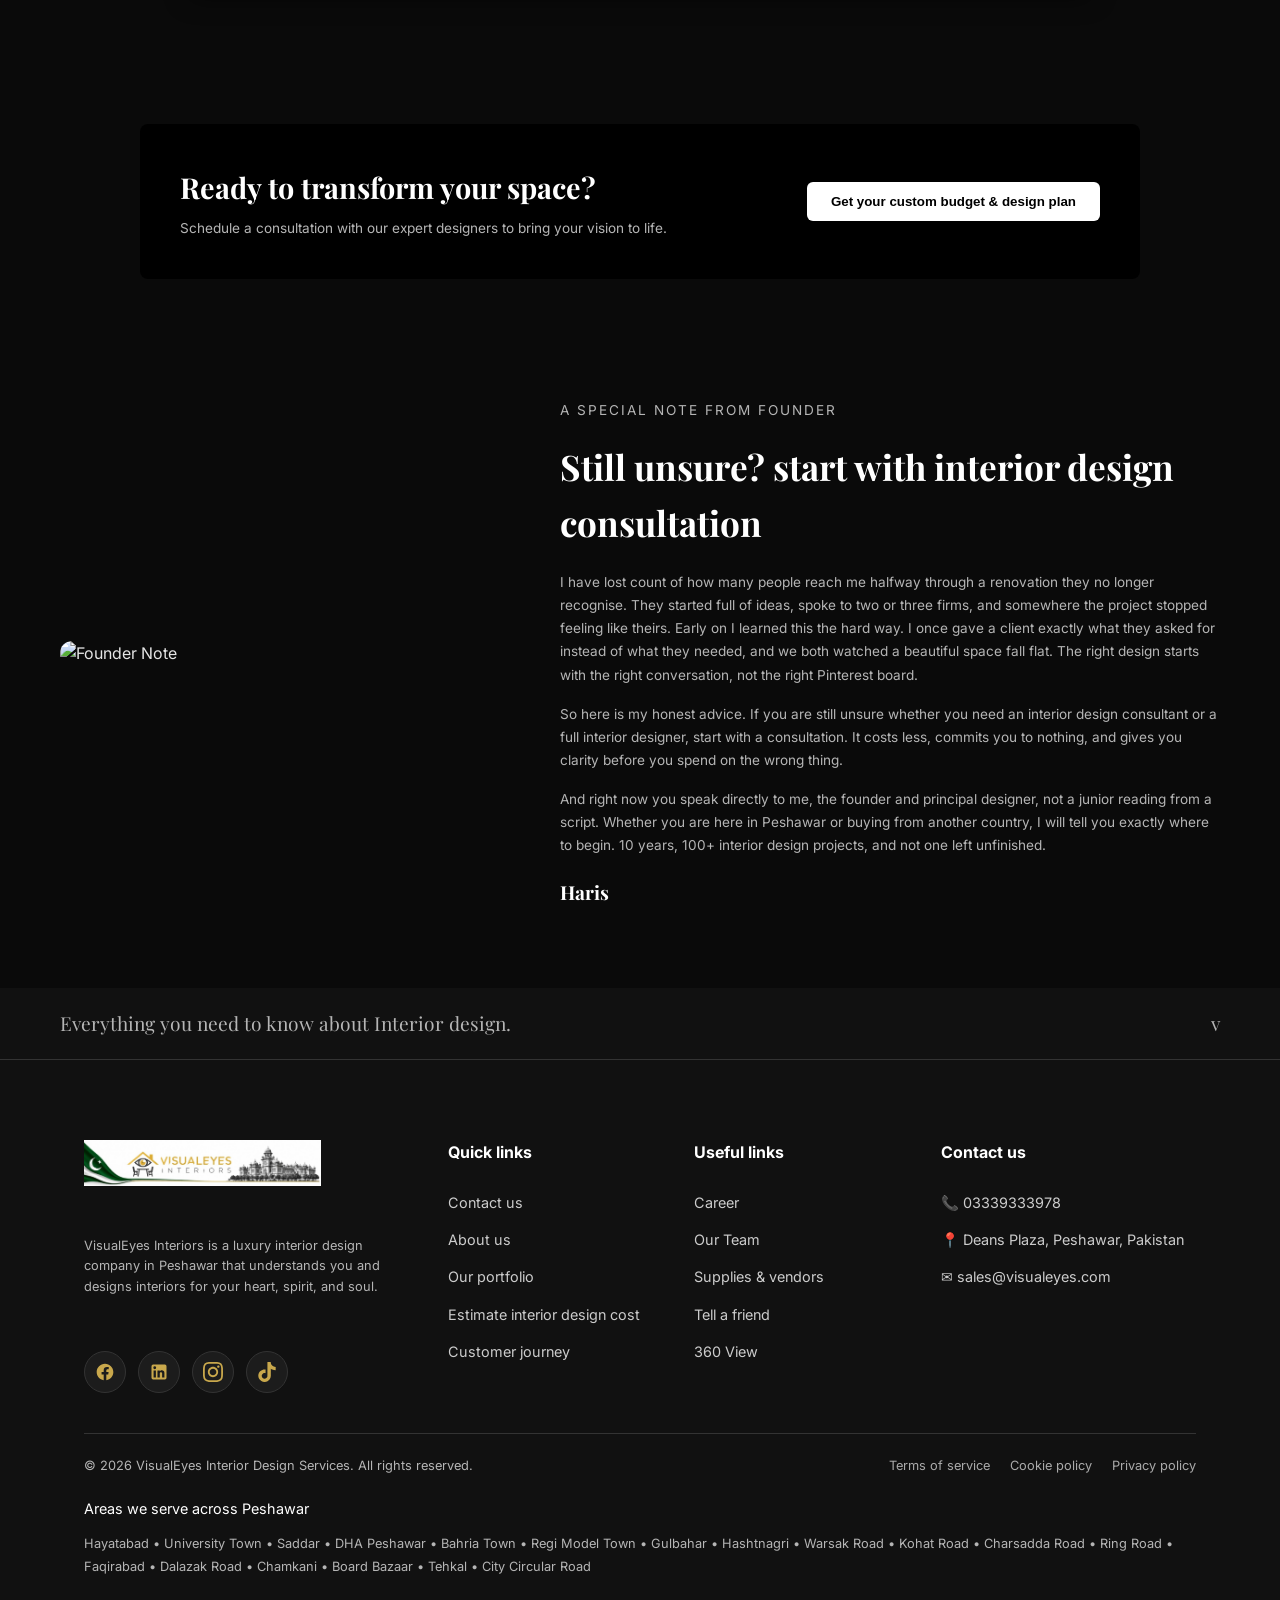
==== commit aaed0399: "Reposition review heading directly above review cards with Google badge" ====
--- a/index.html
+++ b/index.html
@@ -826,17 +826,16 @@
         </div>
       </div>
       
-      <!-- Reviews Heading -->
-      <div class="reviews-heading" style="text-align: center; margin: 60px 0 32px;">
-        <p class="section-tag" style="text-align: center; margin-bottom: 8px;">Verified Client Testimonials</p>
-        <h3 style="font-family: var(--font-heading); font-size: 1.8rem; font-weight: 700; margin: 0 0 14px; color: #111;">Hear It Directly From Those We've Served</h3>
-        <p style="color: #777; font-size: 0.95rem; max-width: 560px; margin: 0 auto 18px; line-height: 1.6;">Every project is a partnership built on trust. Here's what our clients have to say about their experience with VisualEyes Interiors.</p>
-        <div style="display: inline-flex; align-items: center; gap: 8px; background: #fff; border: 1px solid #eee; padding: 8px 20px; border-radius: 40px; box-shadow: 0 2px 12px rgba(0,0,0,0.06);">
+      <!-- Reviews Sub-Heading (above review cards) -->
+      <div style="text-align: center; margin: 48px 0 28px;">
+        <div style="display: inline-flex; align-items: center; gap: 8px; background: #fff; border: 1px solid #eee; padding: 8px 20px; border-radius: 40px; box-shadow: 0 2px 12px rgba(0,0,0,0.06); margin-bottom: 16px;">
           <svg width="20" height="20" viewBox="0 0 48 48" xmlns="http://www.w3.org/2000/svg"><path d="M44.5 20H24v8.5h11.8C34.7 33.9 30.1 37 24 37c-7.2 0-13-5.8-13-13s5.8-13 13-13c3.1 0 5.9 1.1 8.1 2.9l6.4-6.4C34.6 4.1 29.6 2 24 2 11.8 2 2 11.8 2 24s9.8 22 22 22c11 0 21-8 21-22 0-1.3-.2-2.7-.5-4z" fill="#4285F4"/><path d="M3.2 14.1l7.4 5.4C12.3 15.2 17.7 11 24 11c3.1 0 5.9 1.1 8.1 2.9l6.4-6.4C34.6 4.1 29.6 2 24 2 15.6 2 8.3 6.8 3.2 14.1z" fill="#EA4335"/><path d="M24 46c5.4 0 10.3-1.8 14.1-5l-6.5-5.5C29.5 37.1 26.9 38 24 38c-6 0-11.1-4-12.9-9.5l-7.3 5.6C8.3 41.2 15.6 46 24 46z" fill="#34A853"/><path d="M46 24c0-1.3-.2-2.7-.5-4H24v8.5h11.8c-.9 3.3-3.2 6-6.2 7.8l6.5 5.5C41 37.5 46 31 46 24z" fill="#FBBC05"/></svg>
           <span style="font-weight: 700; font-size: 1rem; color: #111;">4.9</span>
           <span style="color: #FFB300; font-size: 1.1rem; letter-spacing: 1px;">★★★★★</span>
           <span style="color: #888; font-size: 0.82rem;">on Google</span>
         </div>
+        <h3 style="font-family: var(--font-heading); font-size: 1.65rem; font-weight: 700; margin: 0 0 10px; color: #111;">What Our Clients Are Saying</h3>
+        <p style="color: #777; font-size: 0.9rem; max-width: 480px; margin: 0 auto; line-height: 1.6;">Real reviews from real homeowners who trusted us with their spaces.</p>
       </div>
 
       <div class="reviews-slider-wrapper">
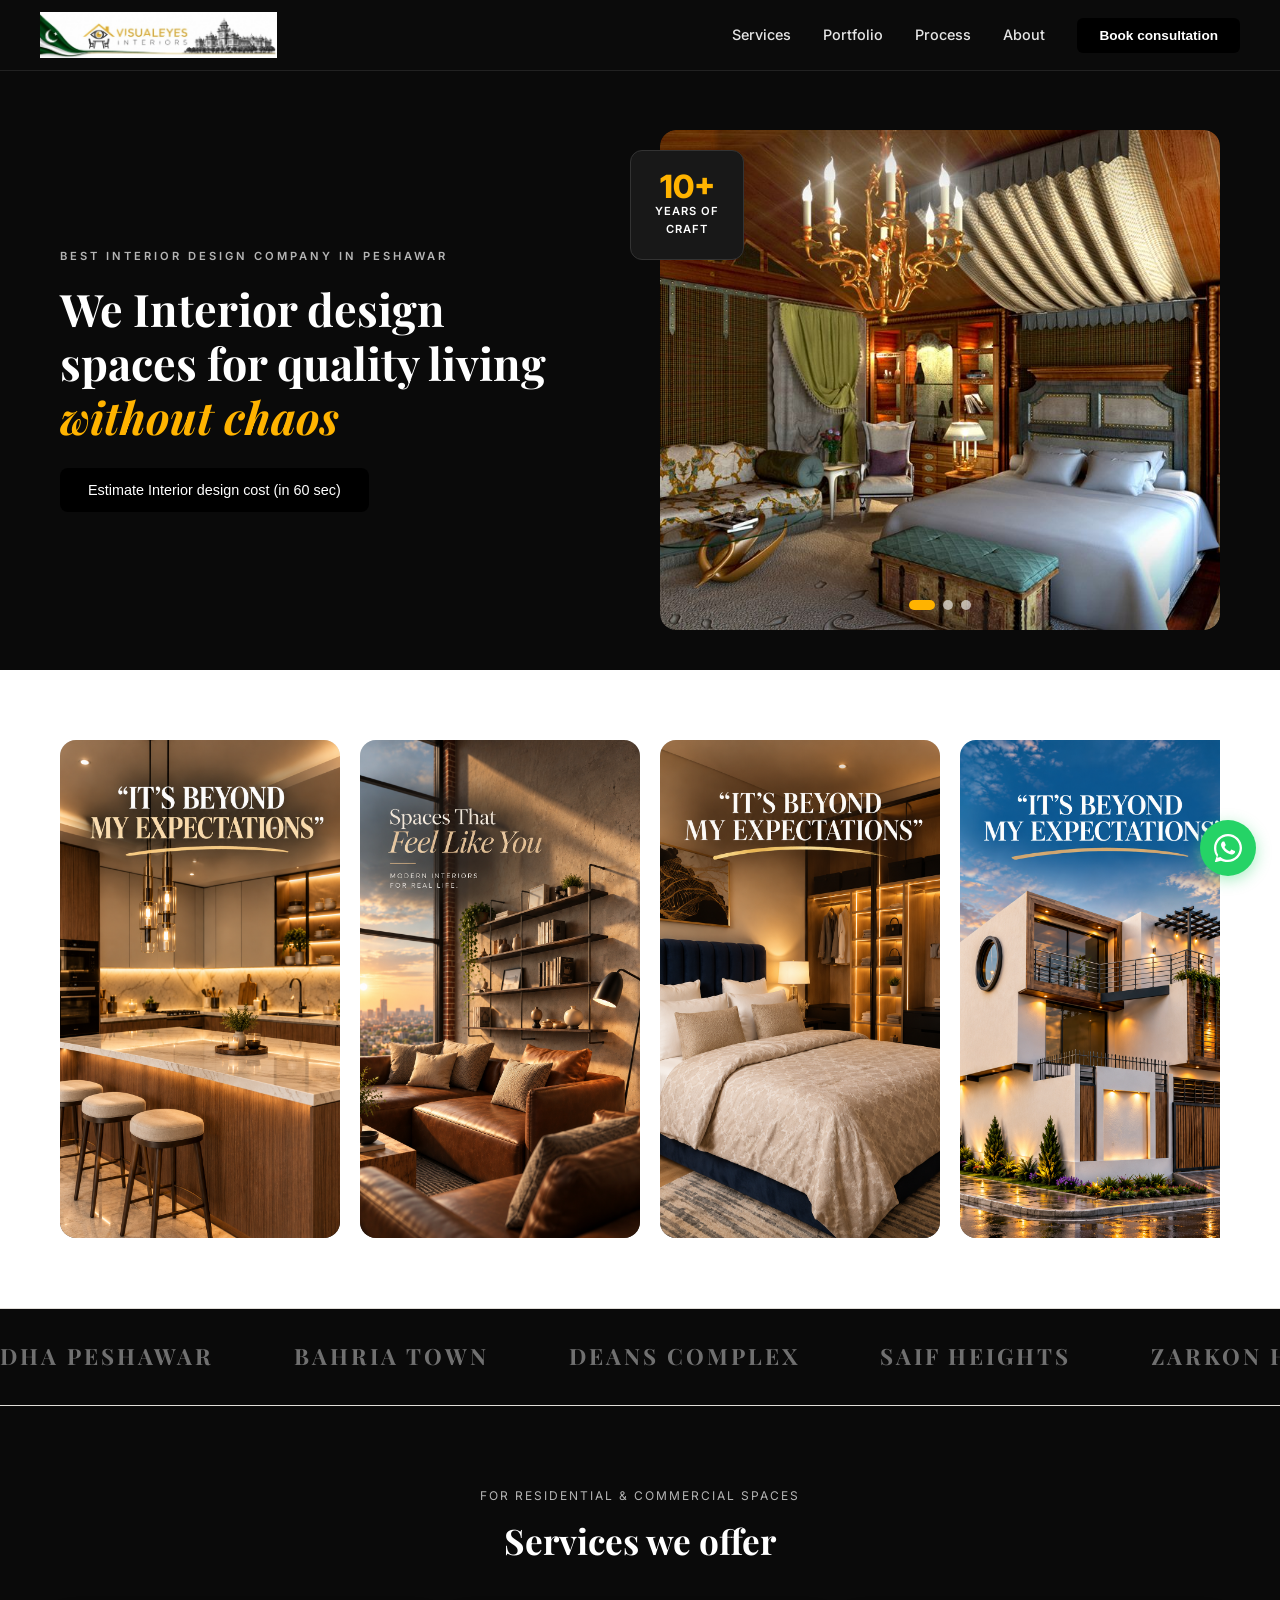
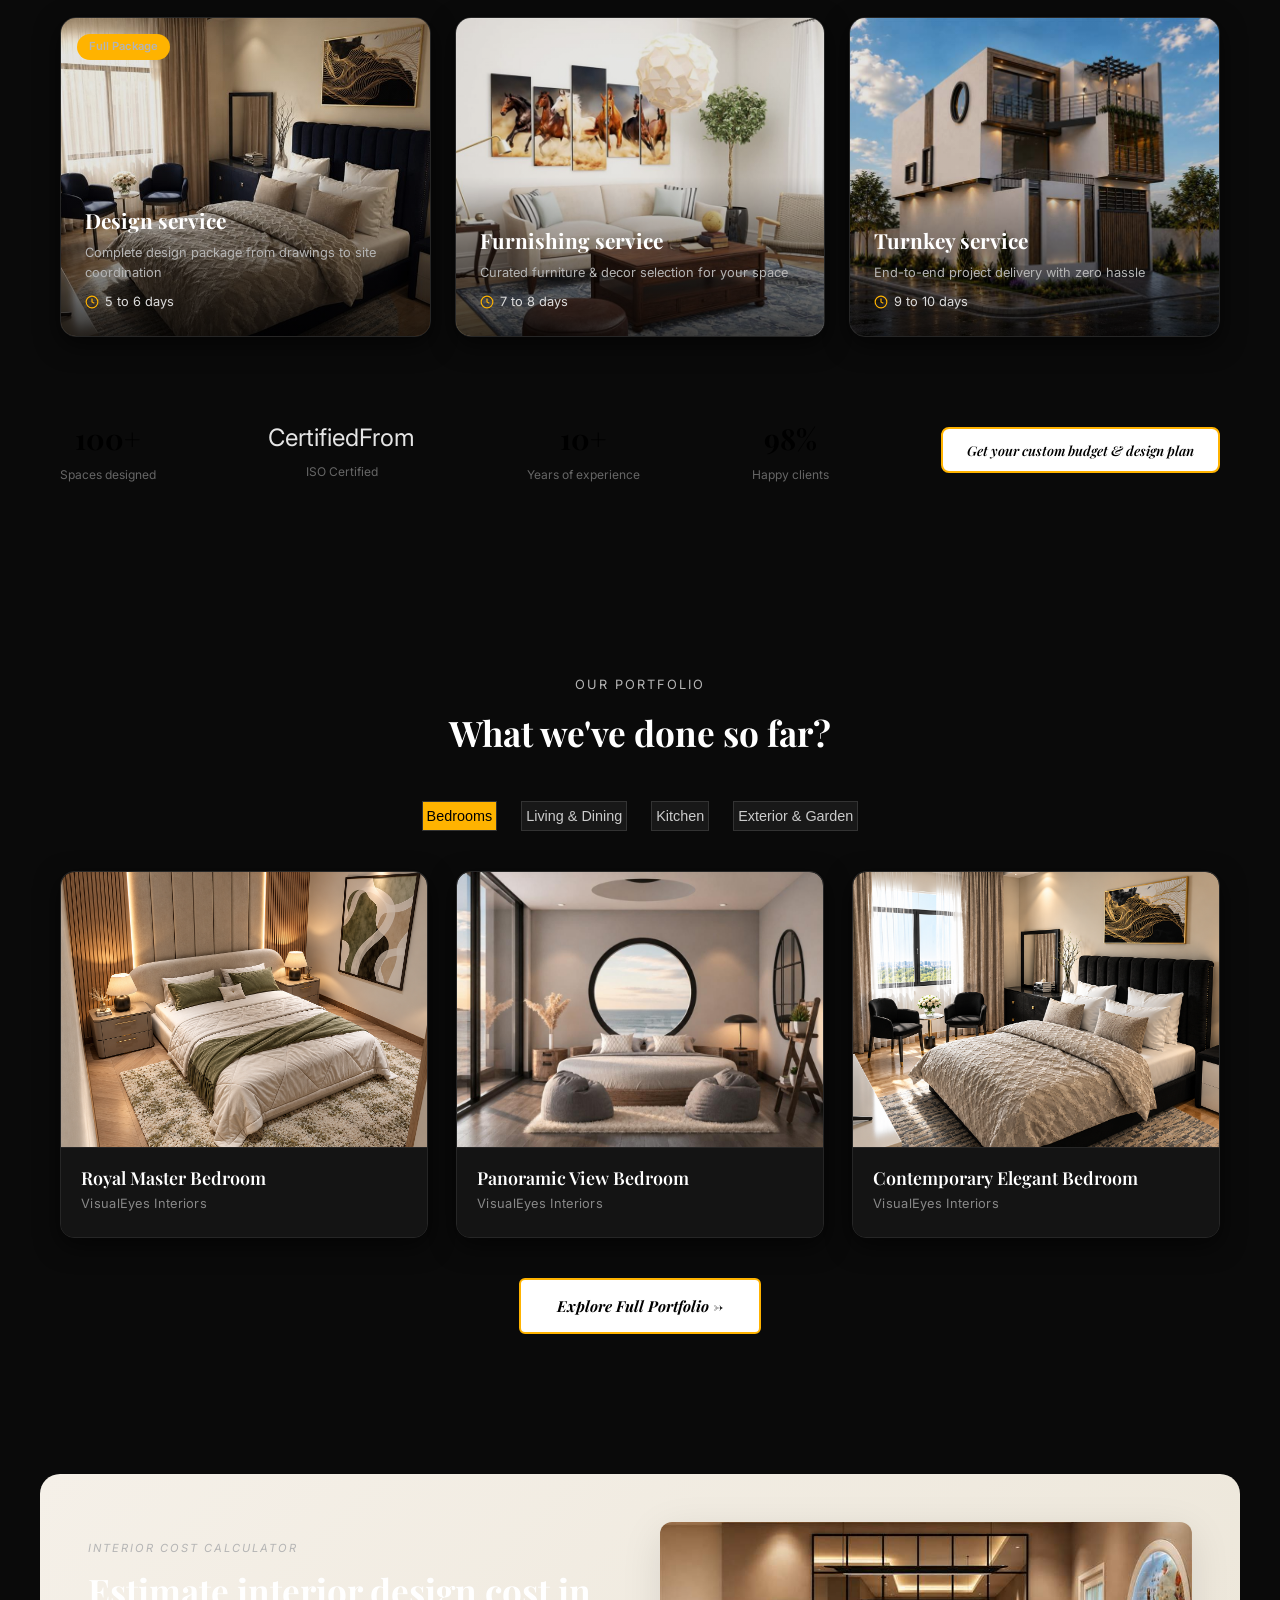
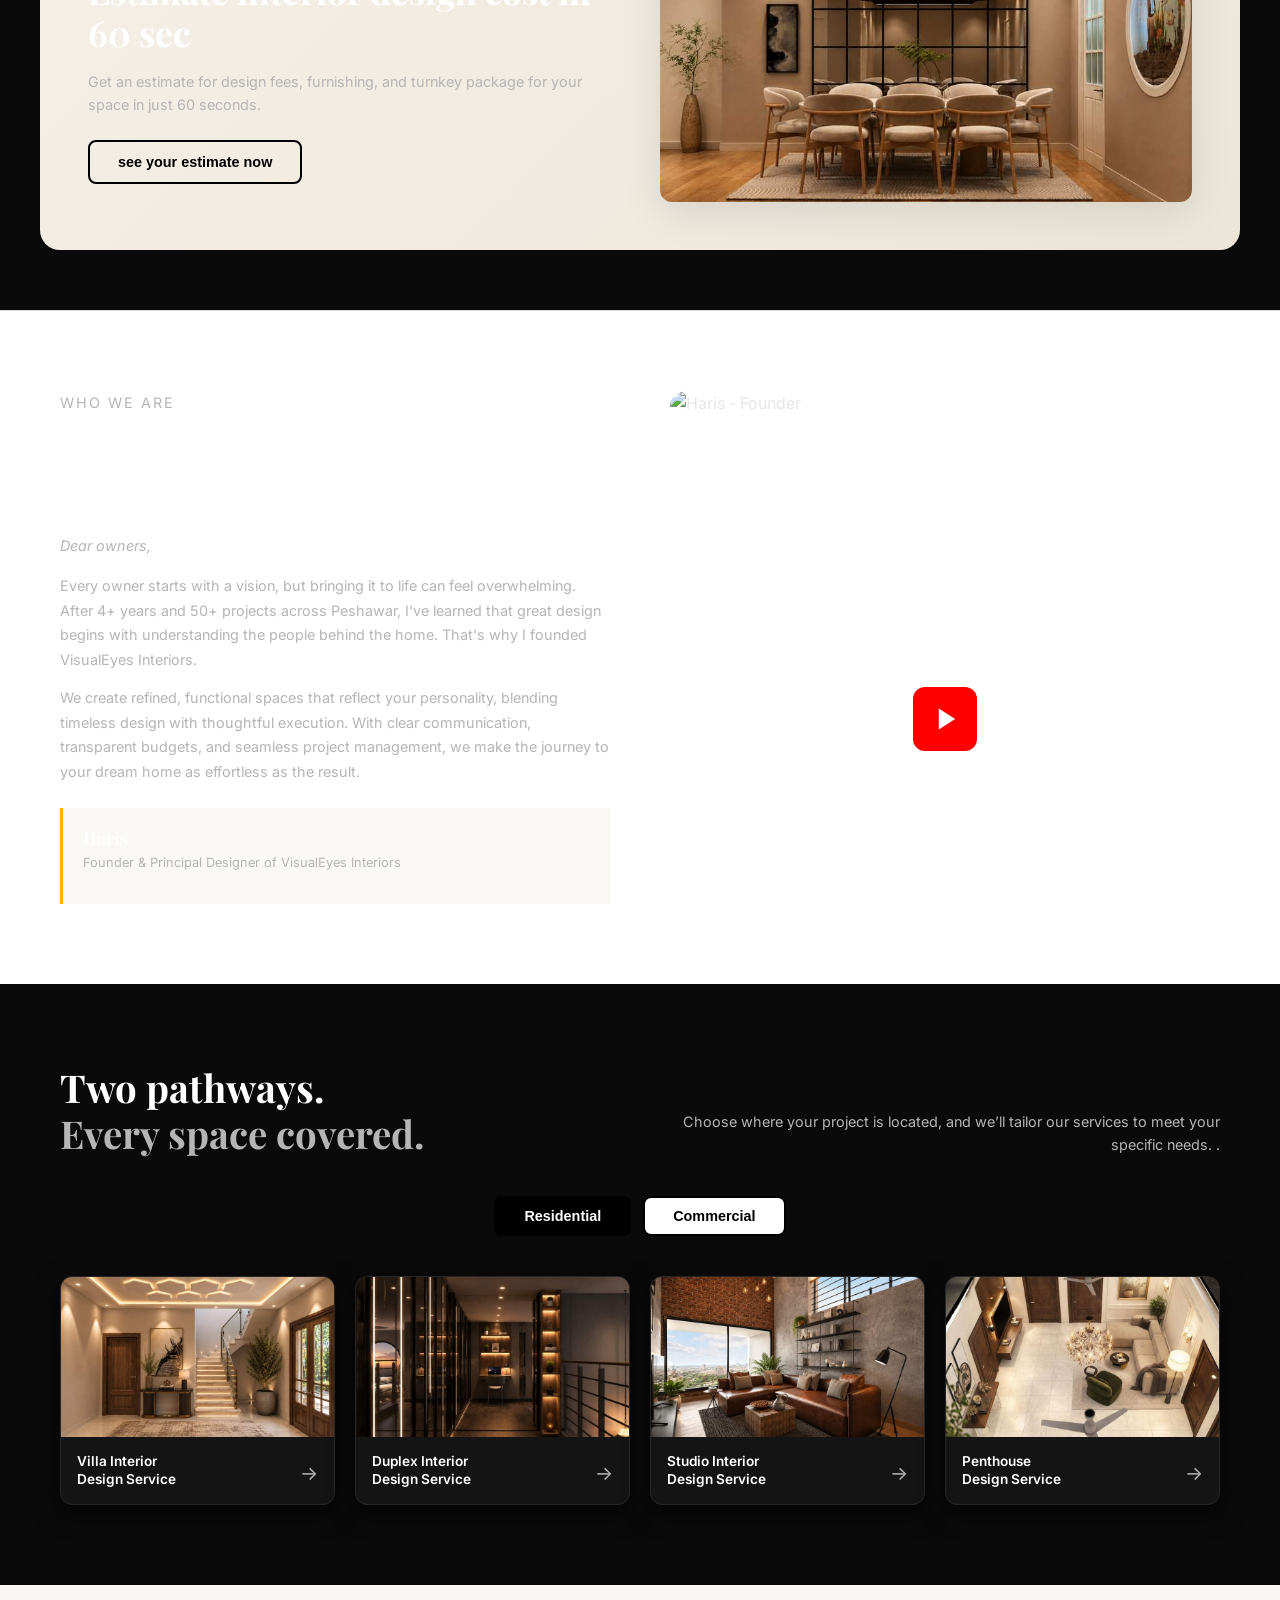
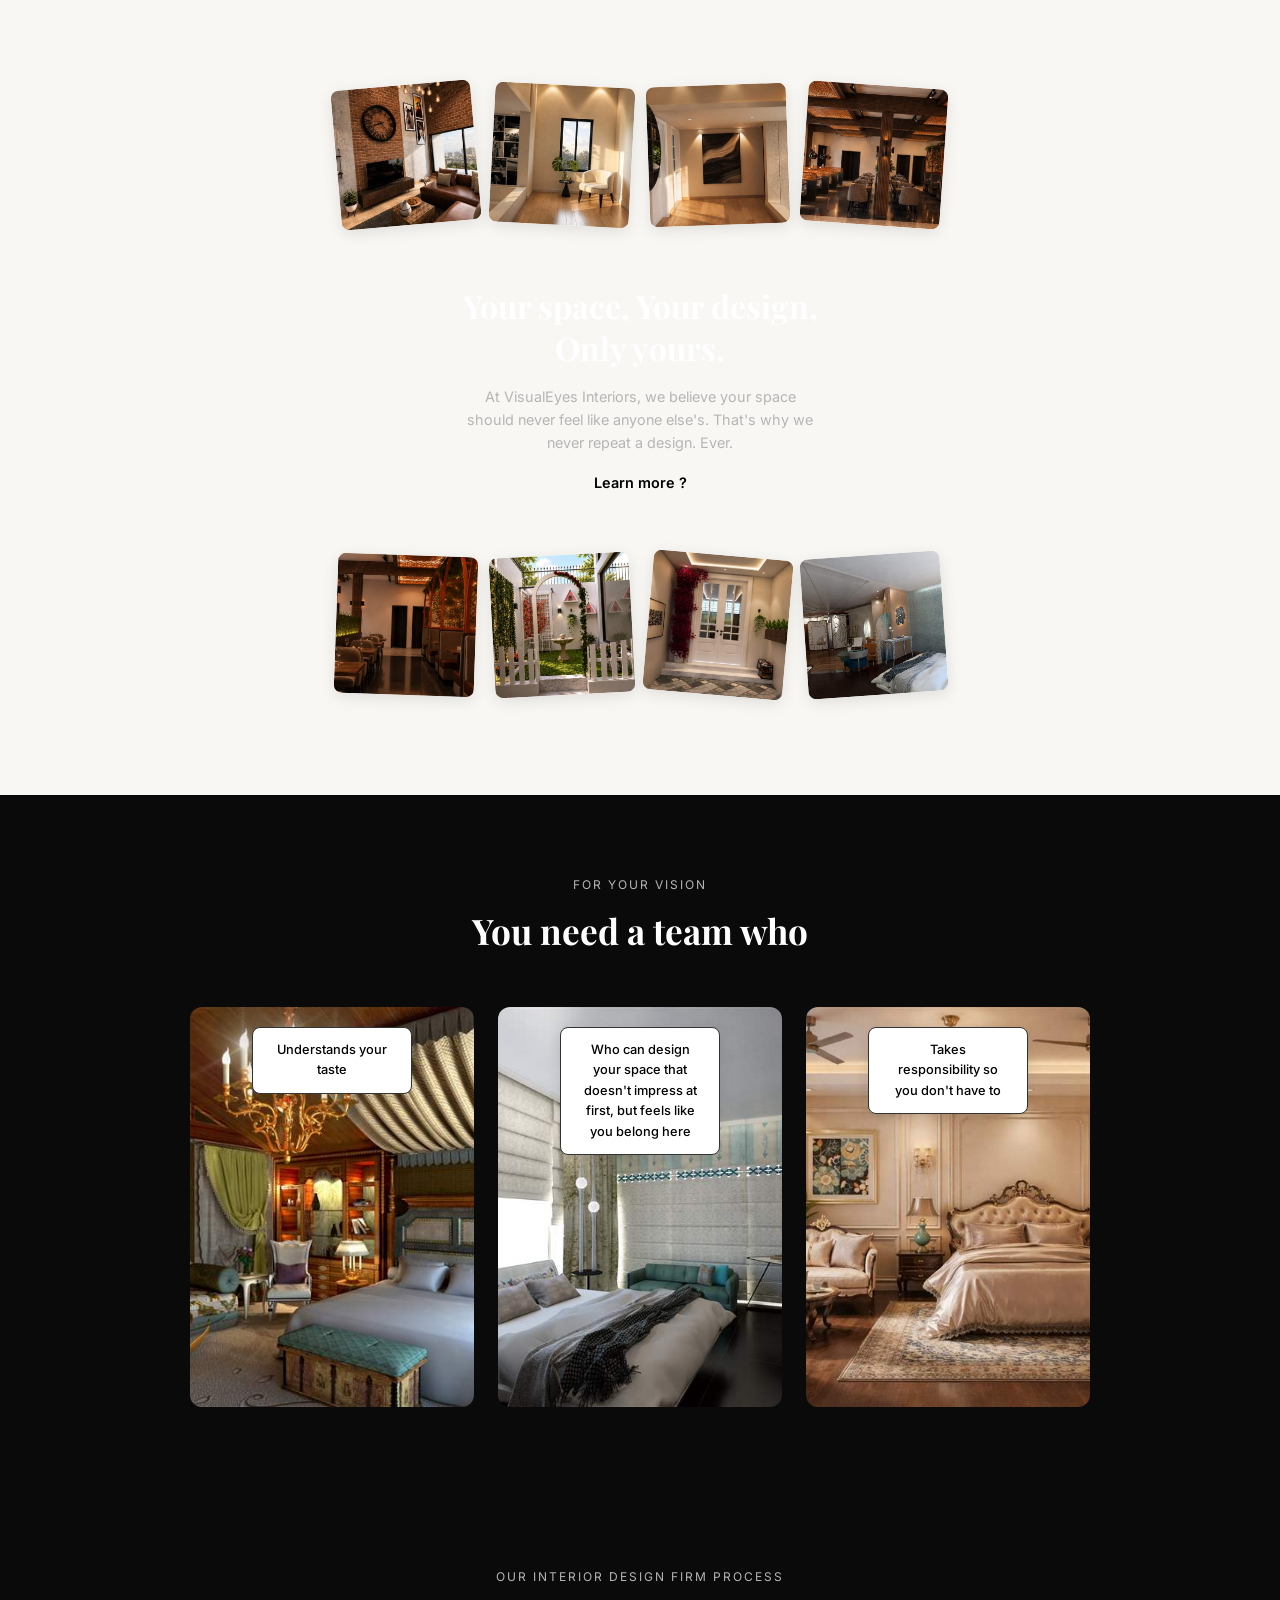
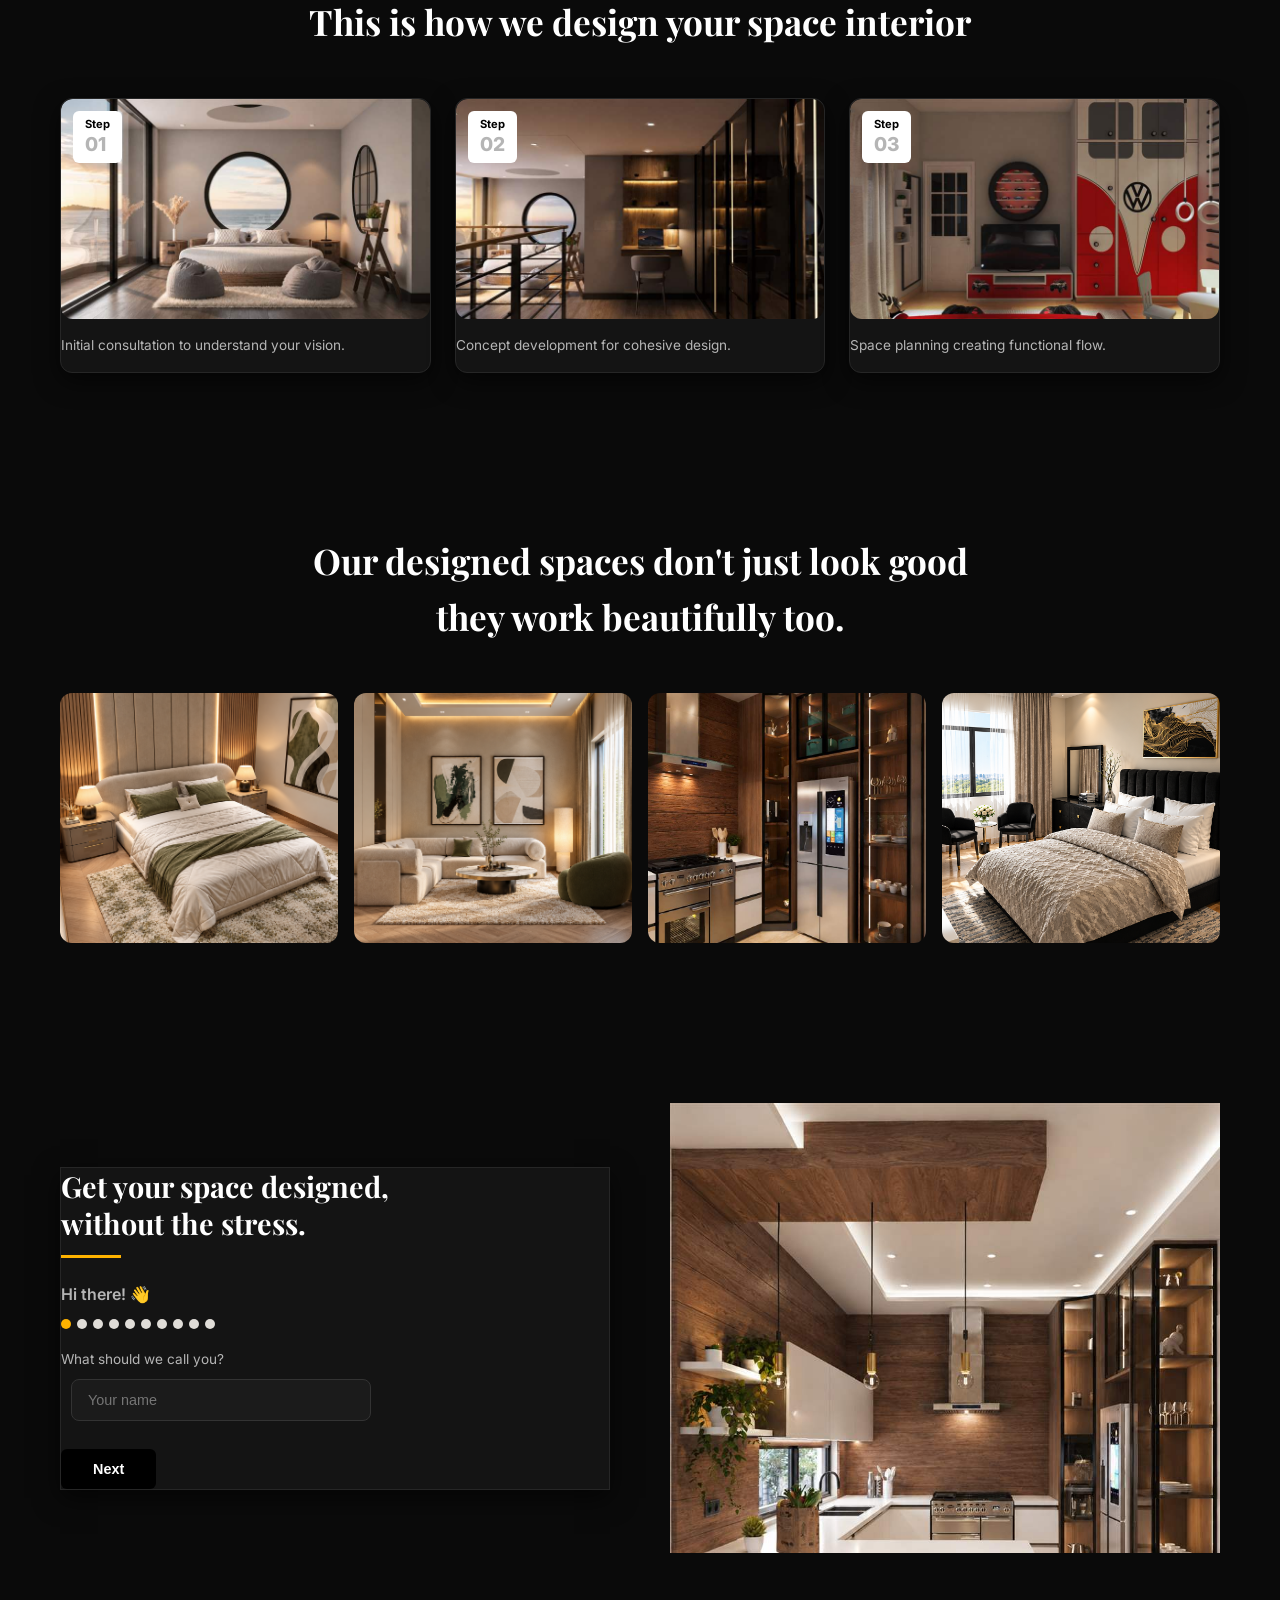
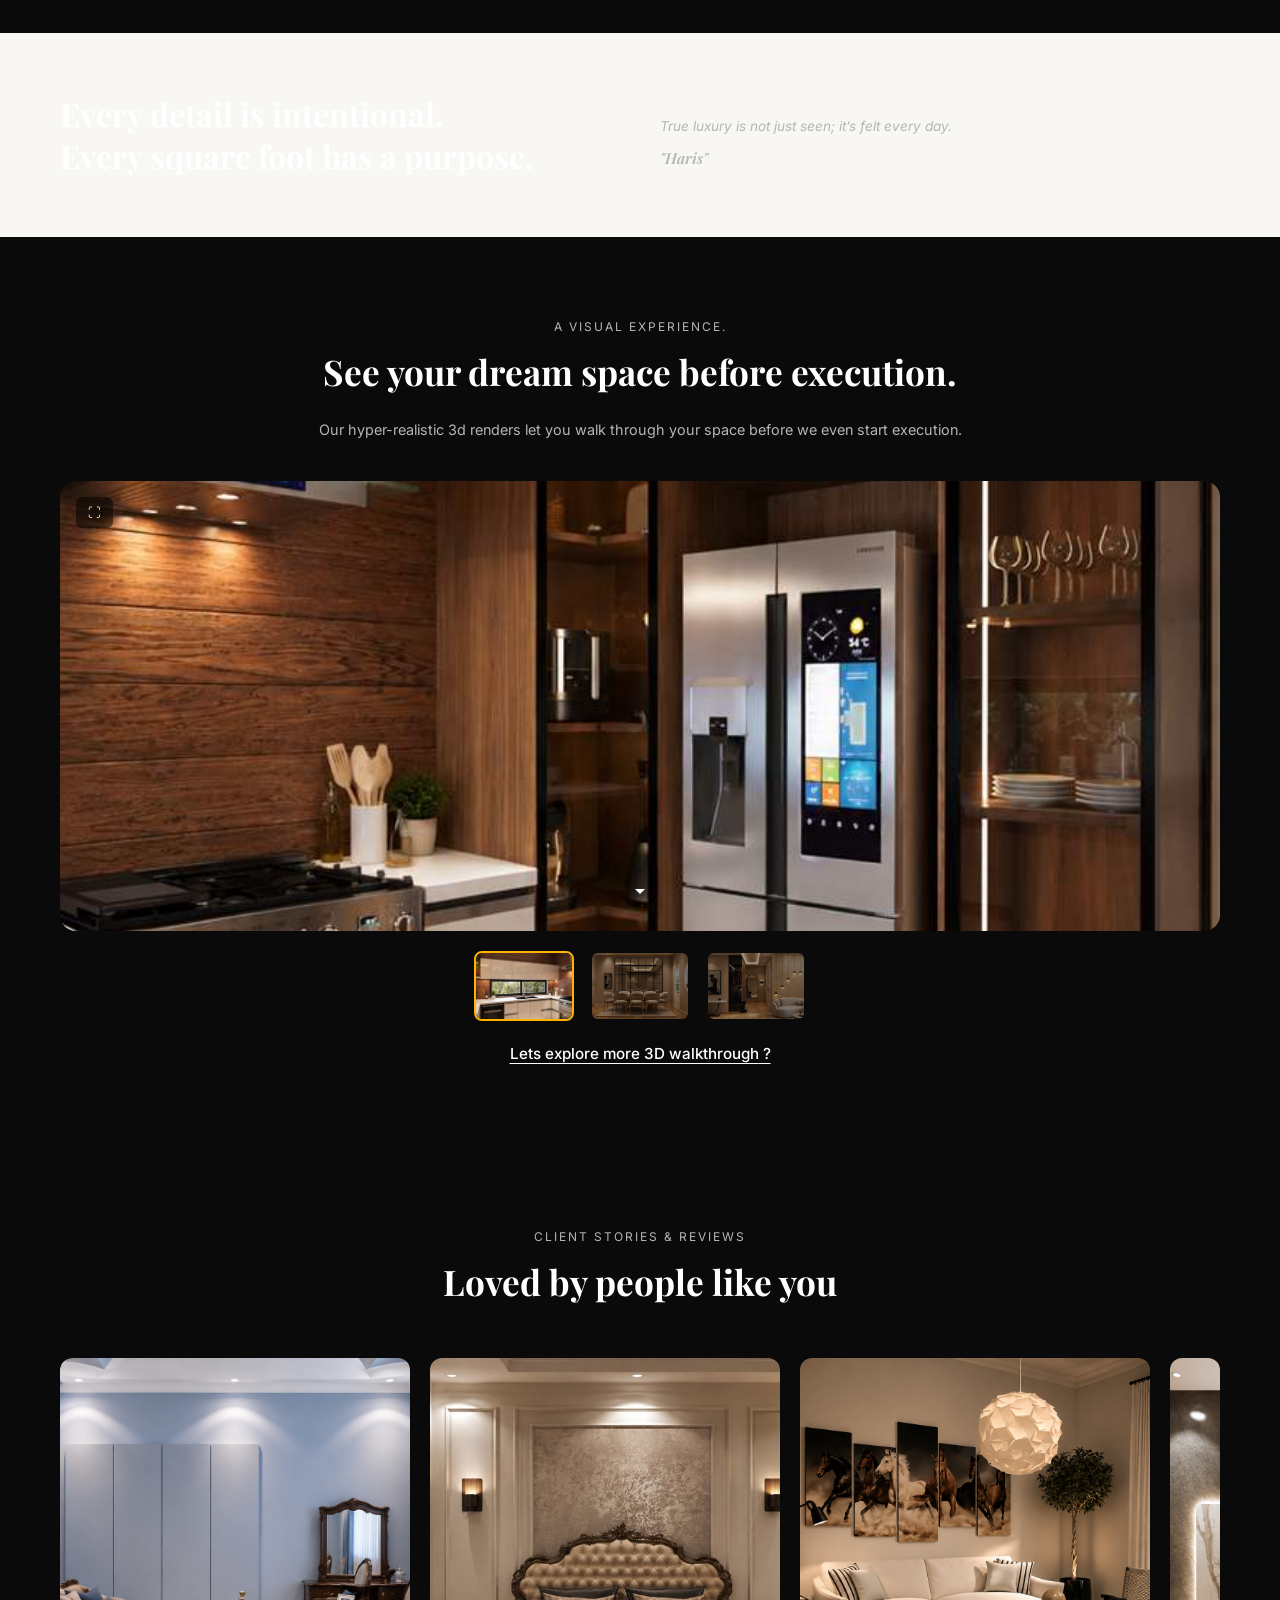
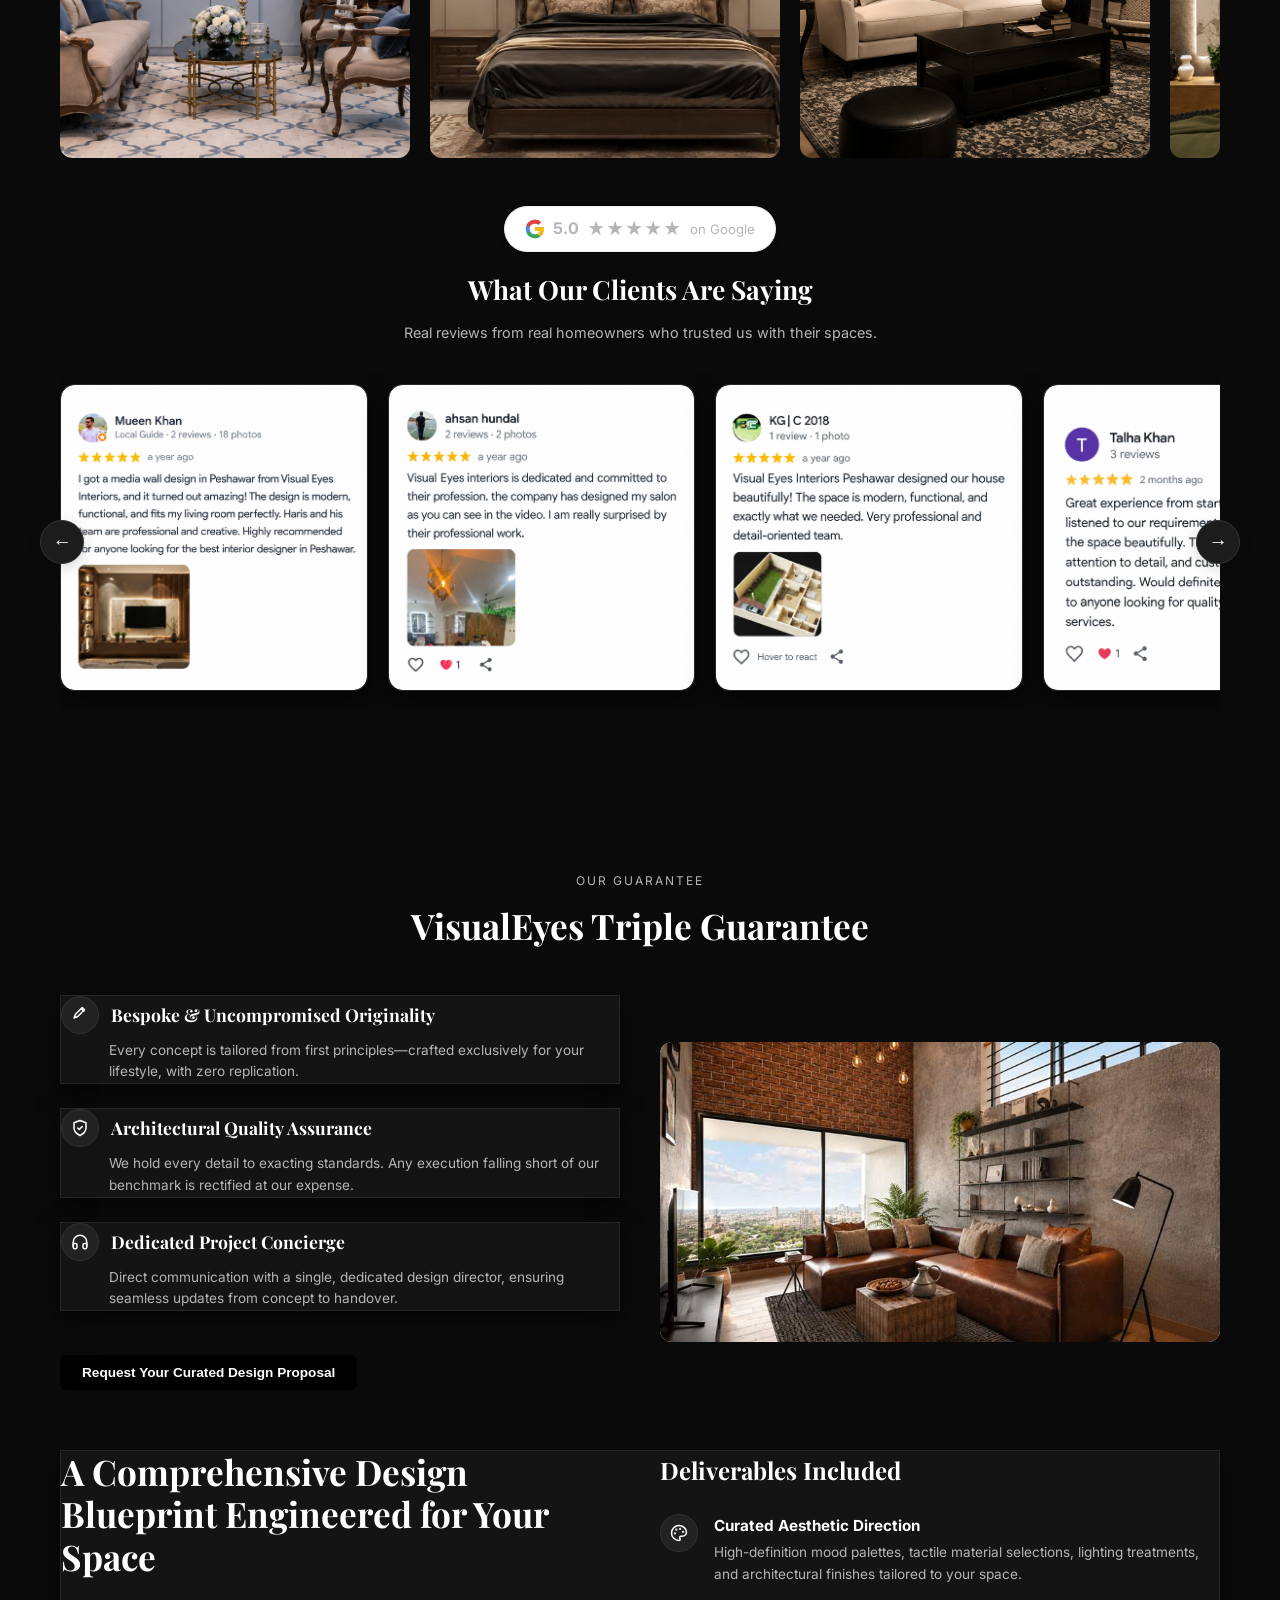
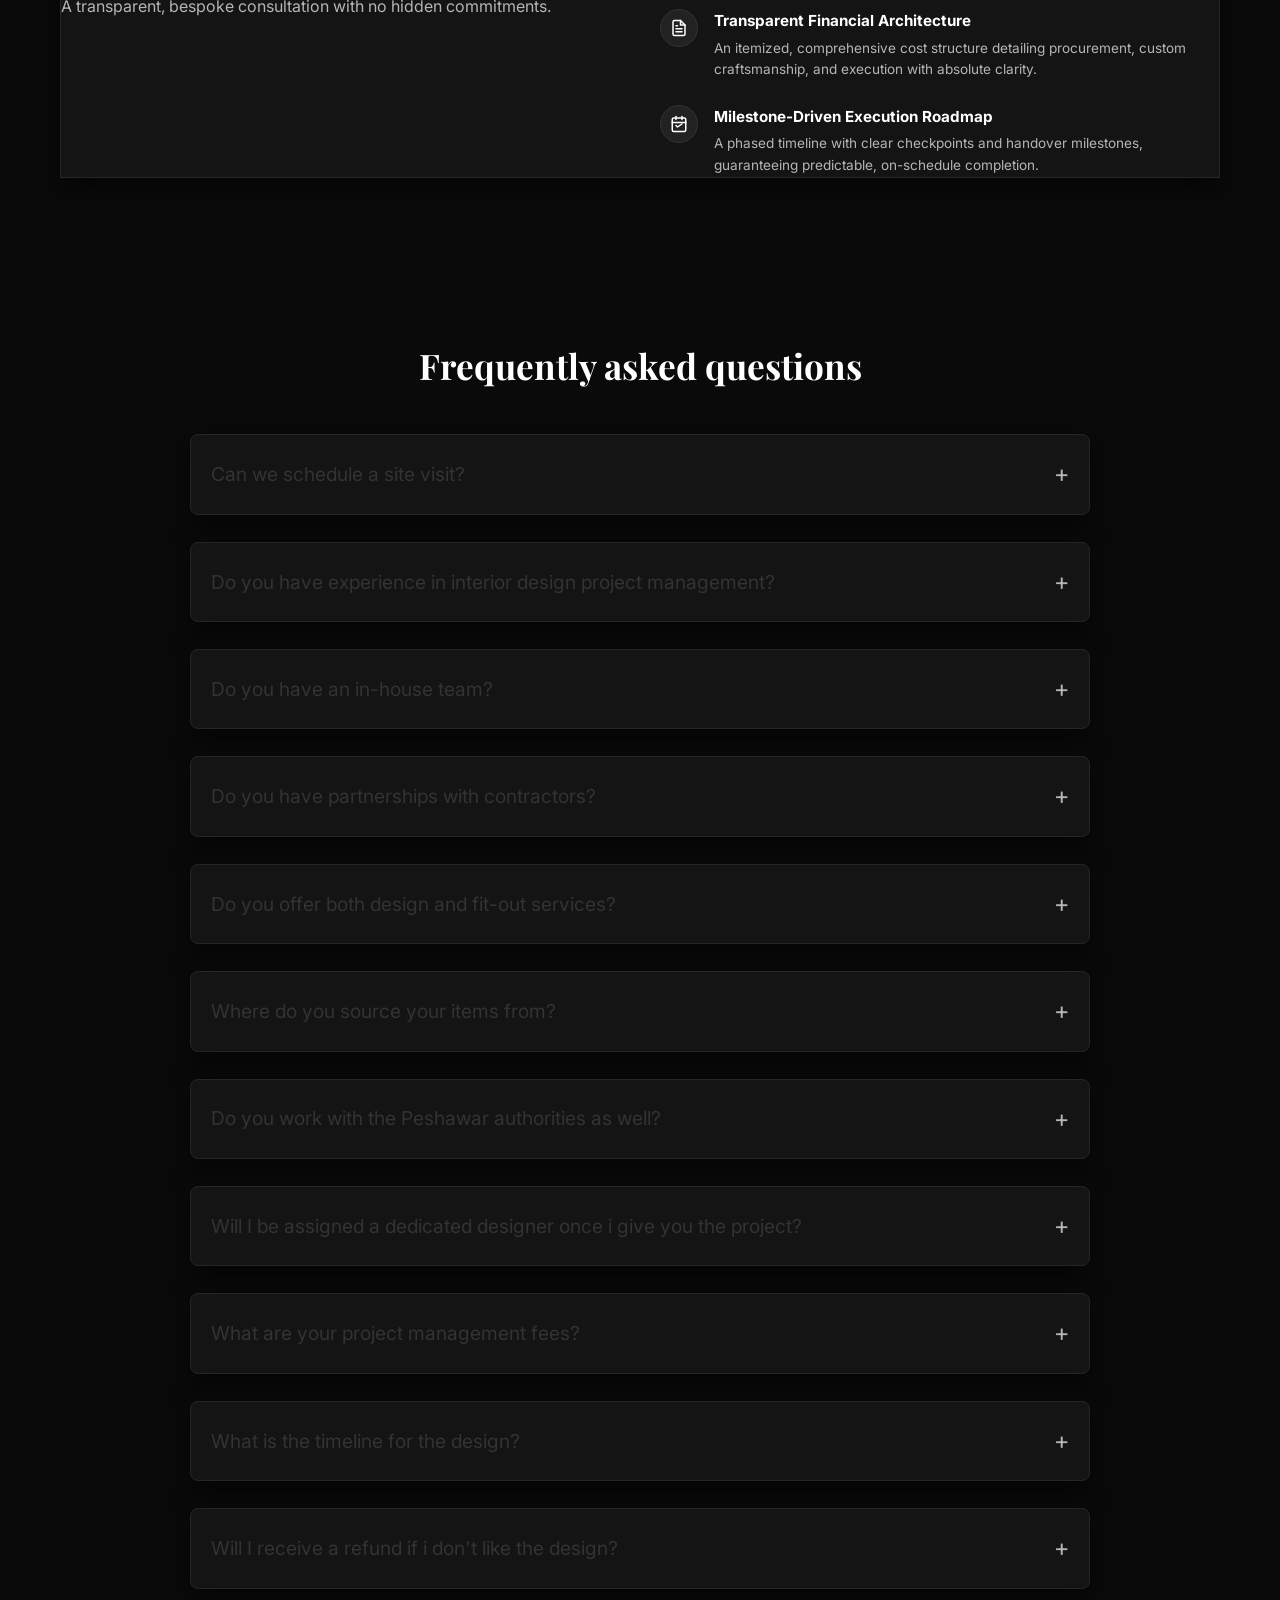
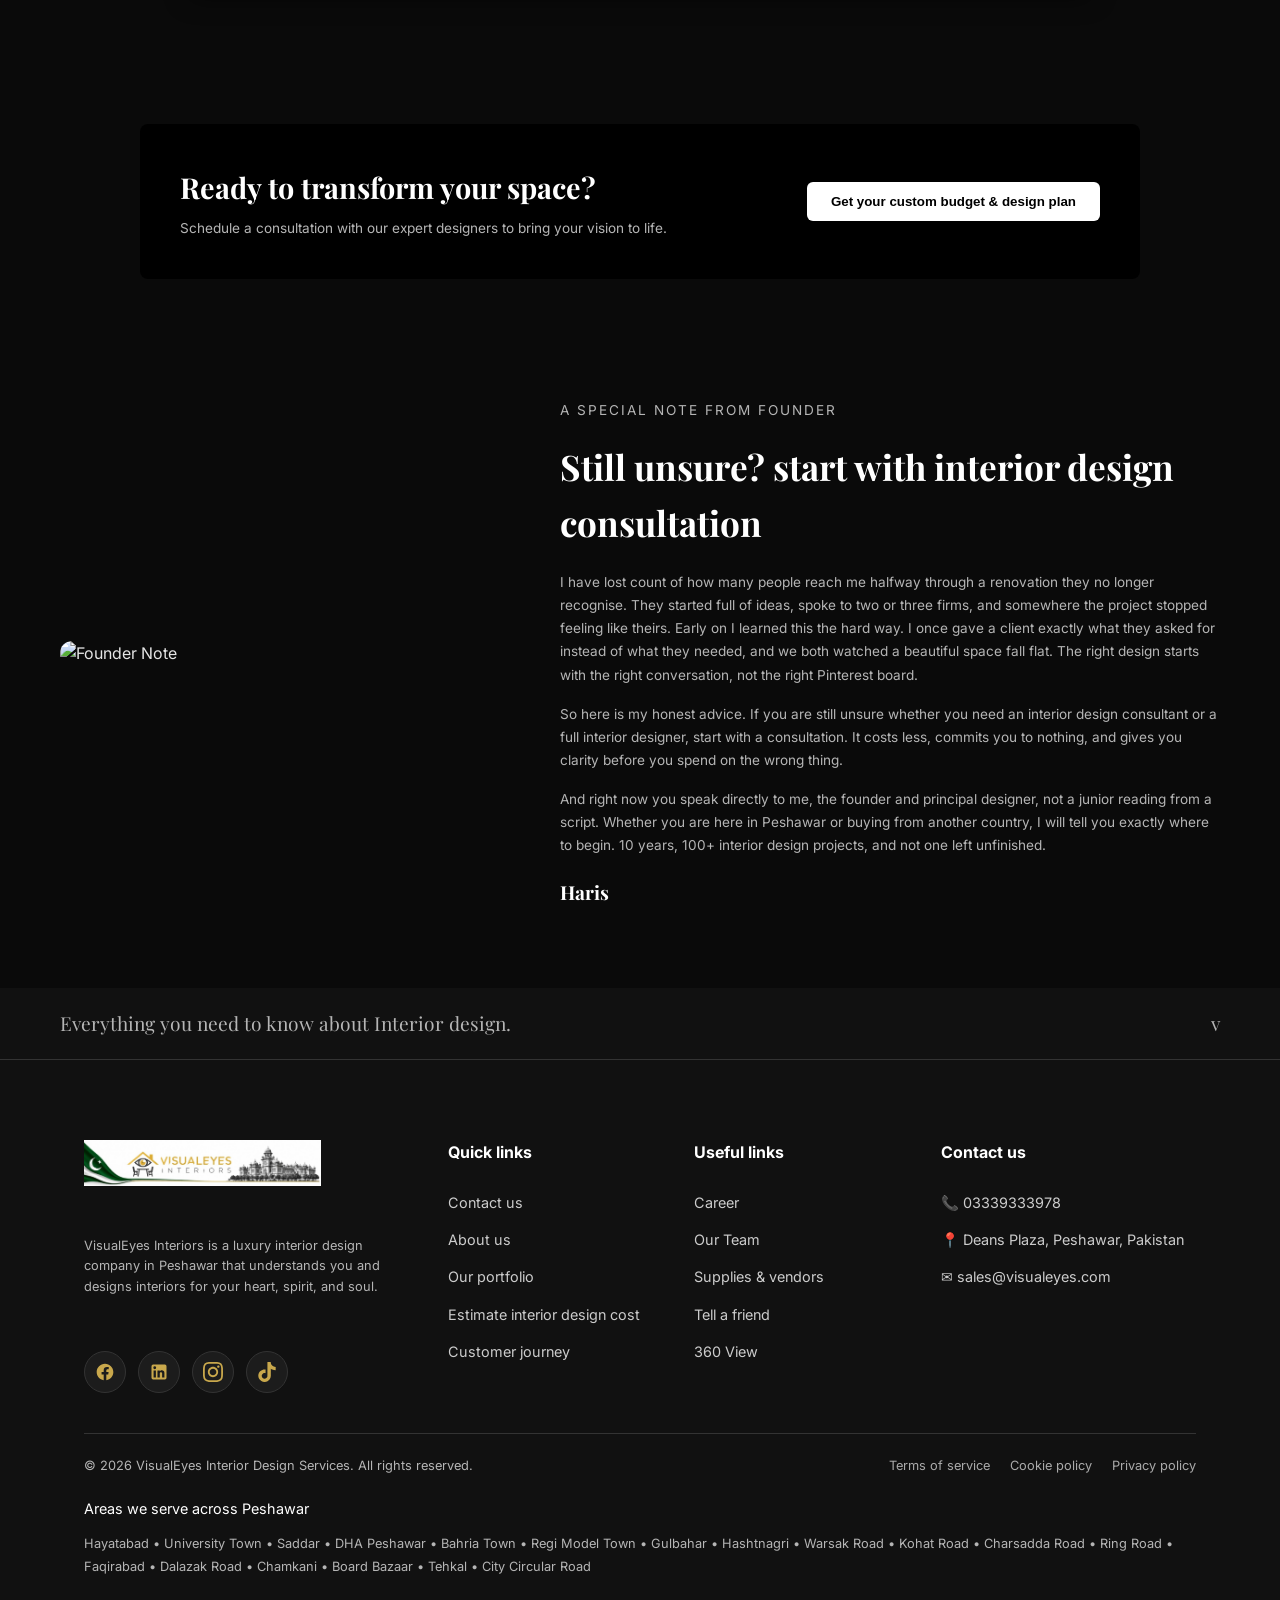
==== commit 4fefd8e3: "Update Google rating to 5.0 stars" ====
--- a/index.html
+++ b/index.html
@@ -830,7 +830,7 @@
       <div style="text-align: center; margin: 48px 0 28px;">
         <div style="display: inline-flex; align-items: center; gap: 8px; background: #fff; border: 1px solid #eee; padding: 8px 20px; border-radius: 40px; box-shadow: 0 2px 12px rgba(0,0,0,0.06); margin-bottom: 16px;">
           <svg width="20" height="20" viewBox="0 0 48 48" xmlns="http://www.w3.org/2000/svg"><path d="M44.5 20H24v8.5h11.8C34.7 33.9 30.1 37 24 37c-7.2 0-13-5.8-13-13s5.8-13 13-13c3.1 0 5.9 1.1 8.1 2.9l6.4-6.4C34.6 4.1 29.6 2 24 2 11.8 2 2 11.8 2 24s9.8 22 22 22c11 0 21-8 21-22 0-1.3-.2-2.7-.5-4z" fill="#4285F4"/><path d="M3.2 14.1l7.4 5.4C12.3 15.2 17.7 11 24 11c3.1 0 5.9 1.1 8.1 2.9l6.4-6.4C34.6 4.1 29.6 2 24 2 15.6 2 8.3 6.8 3.2 14.1z" fill="#EA4335"/><path d="M24 46c5.4 0 10.3-1.8 14.1-5l-6.5-5.5C29.5 37.1 26.9 38 24 38c-6 0-11.1-4-12.9-9.5l-7.3 5.6C8.3 41.2 15.6 46 24 46z" fill="#34A853"/><path d="M46 24c0-1.3-.2-2.7-.5-4H24v8.5h11.8c-.9 3.3-3.2 6-6.2 7.8l6.5 5.5C41 37.5 46 31 46 24z" fill="#FBBC05"/></svg>
-          <span style="font-weight: 700; font-size: 1rem; color: #111;">4.9</span>
+          <span style="font-weight: 700; font-size: 1rem; color: #111;">5.0</span>
           <span style="color: #FFB300; font-size: 1.1rem; letter-spacing: 1px;">★★★★★</span>
           <span style="color: #888; font-size: 0.82rem;">on Google</span>
         </div>
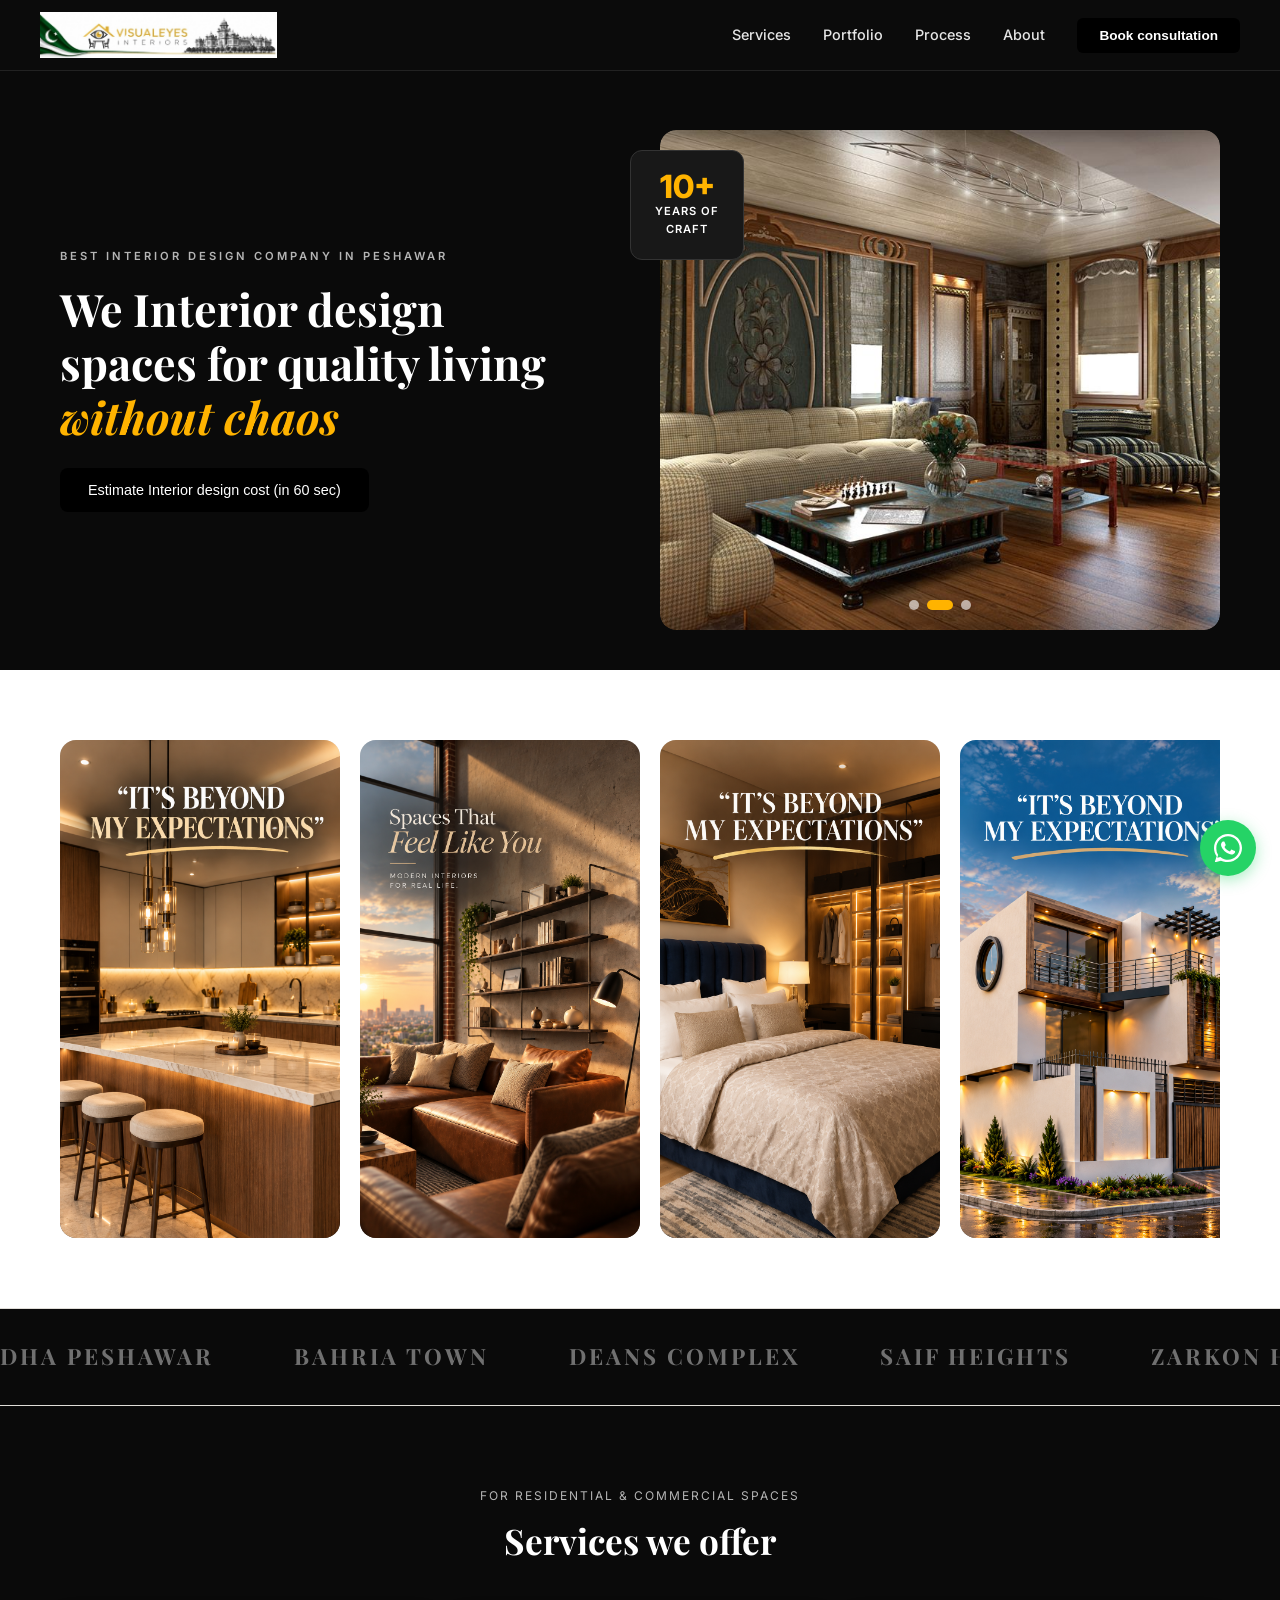
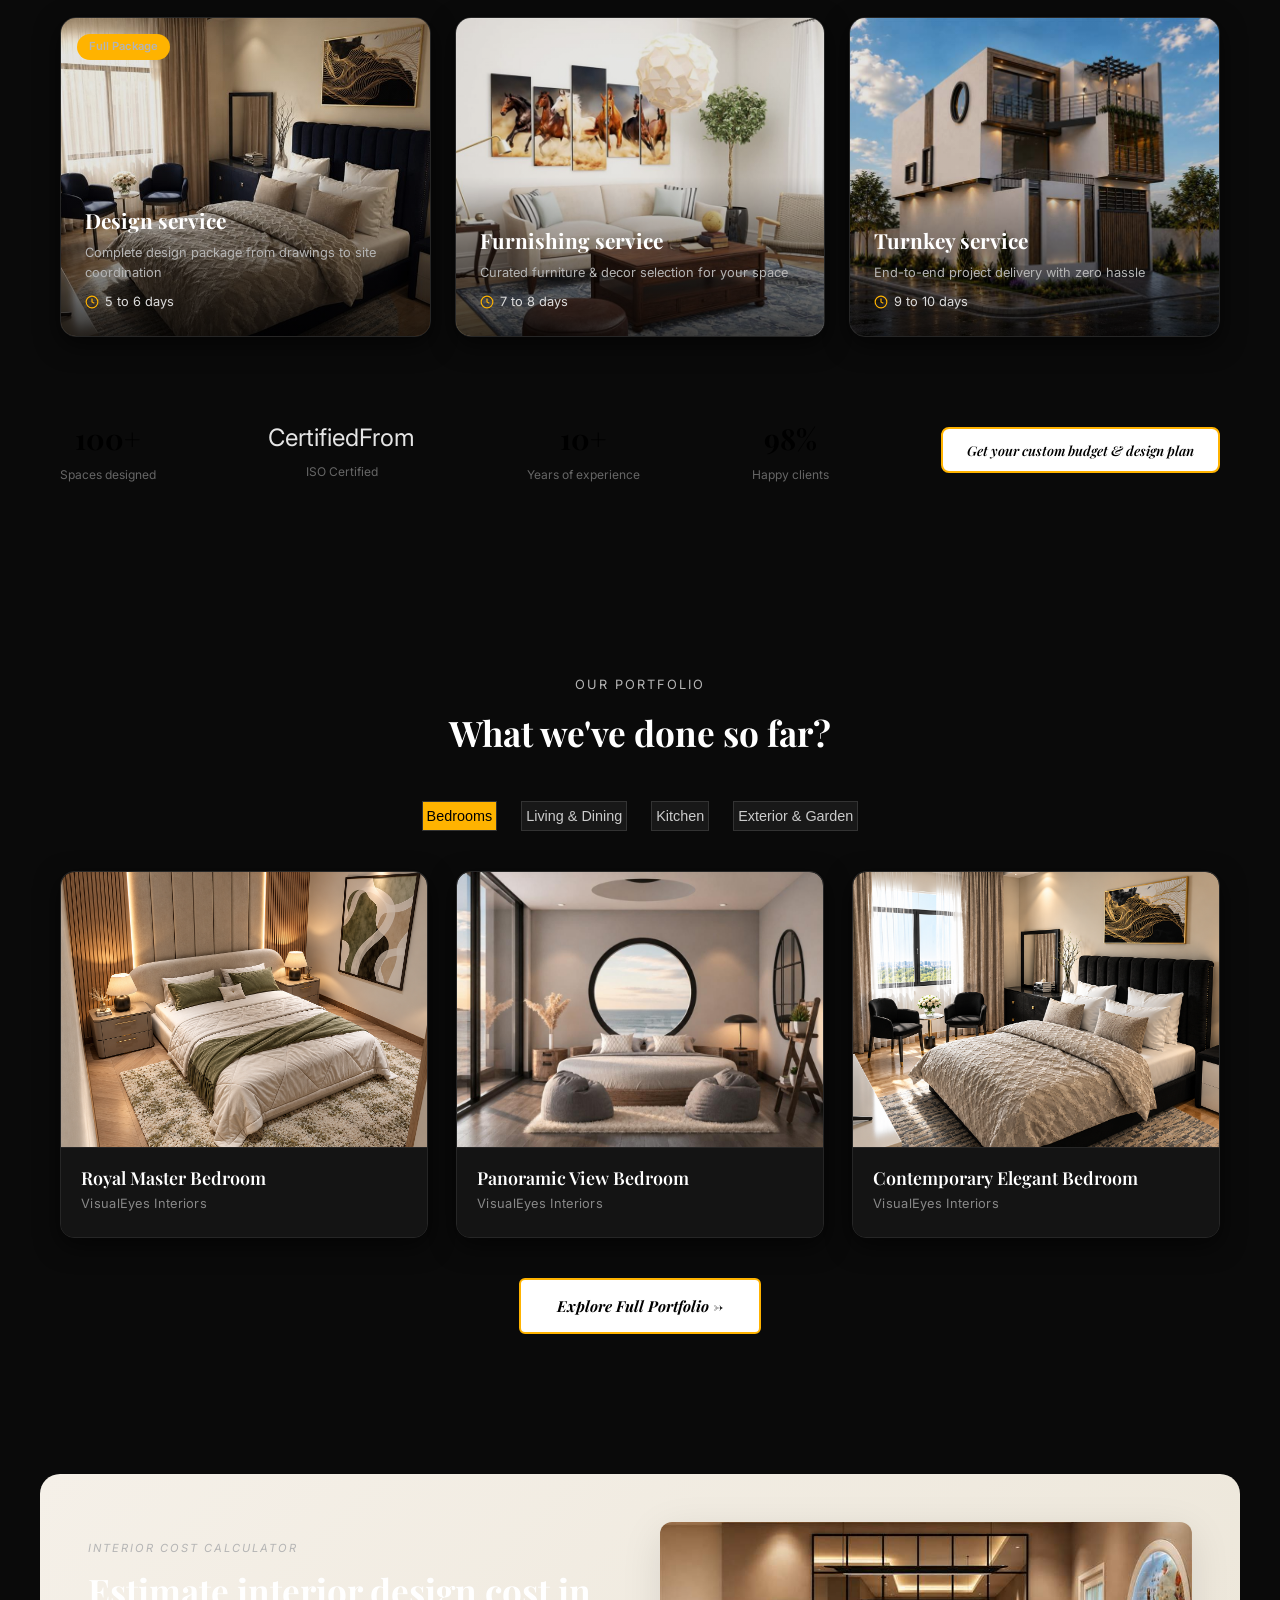
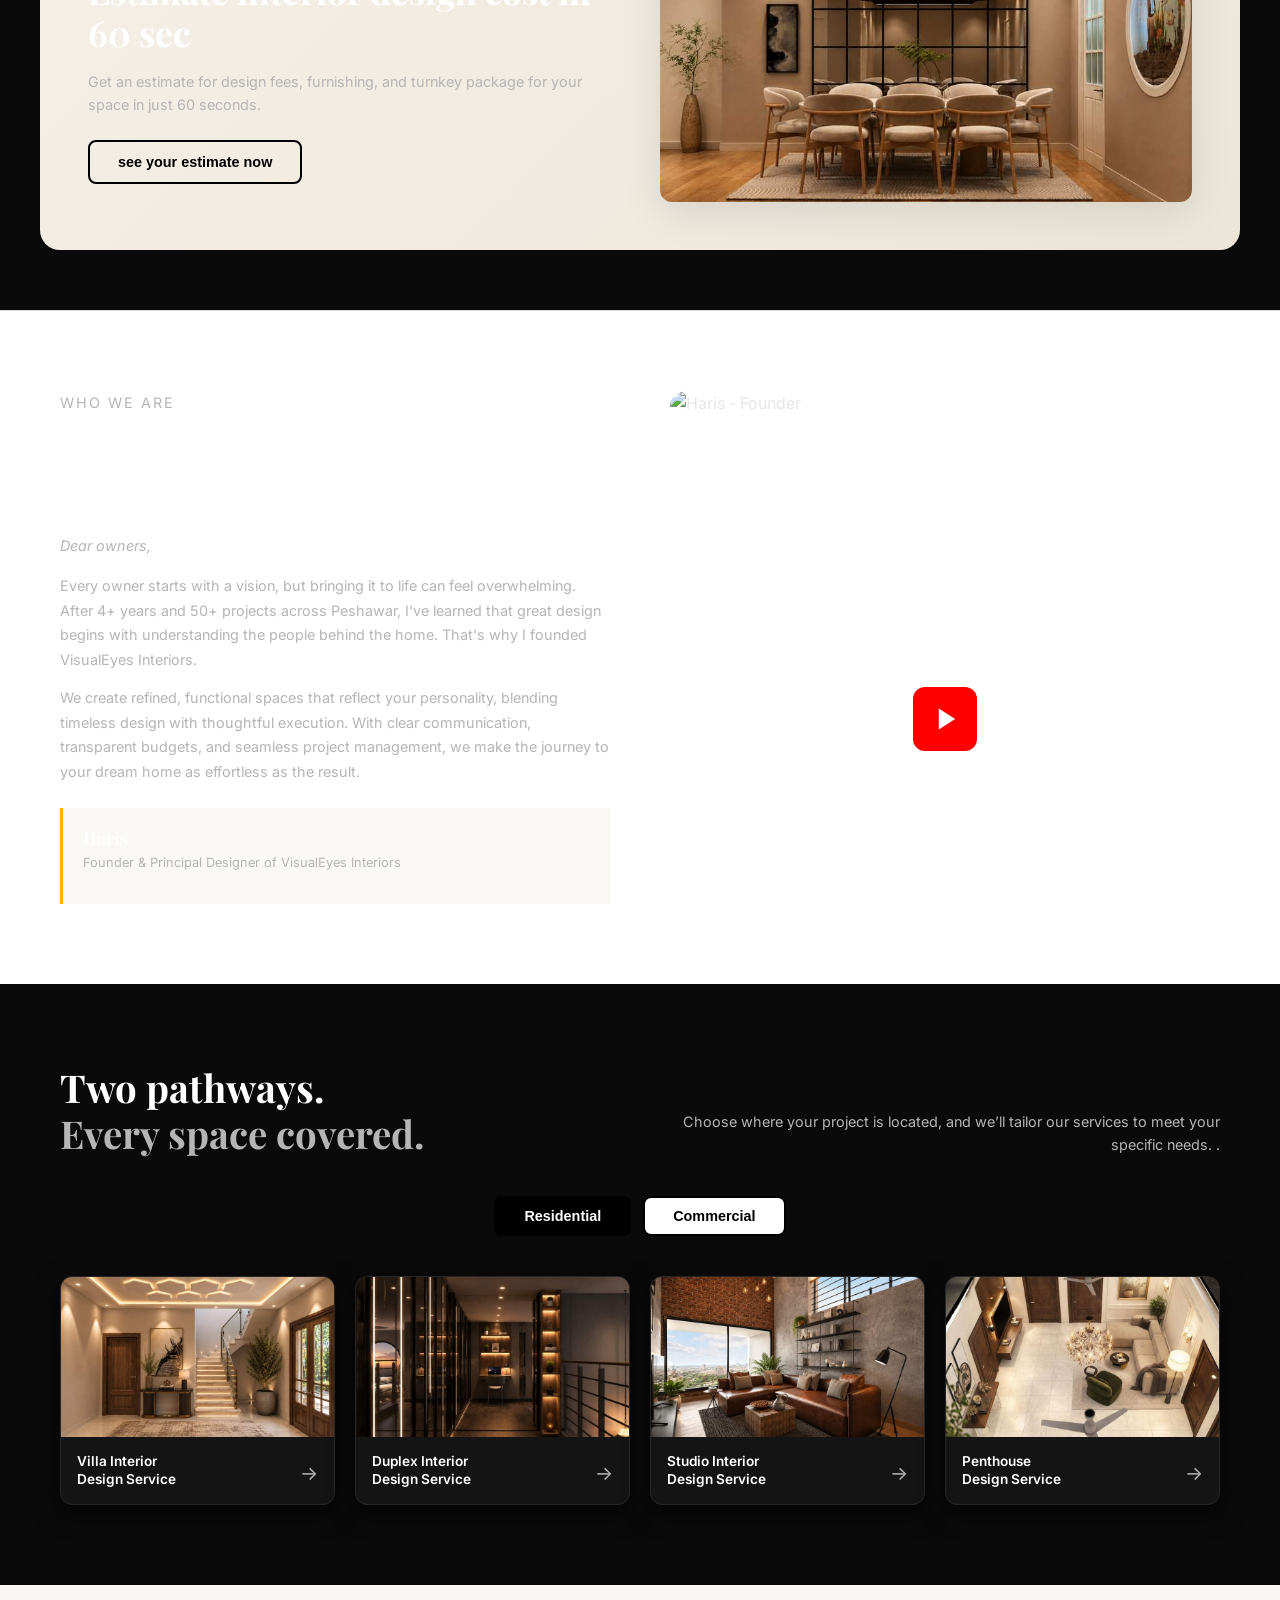
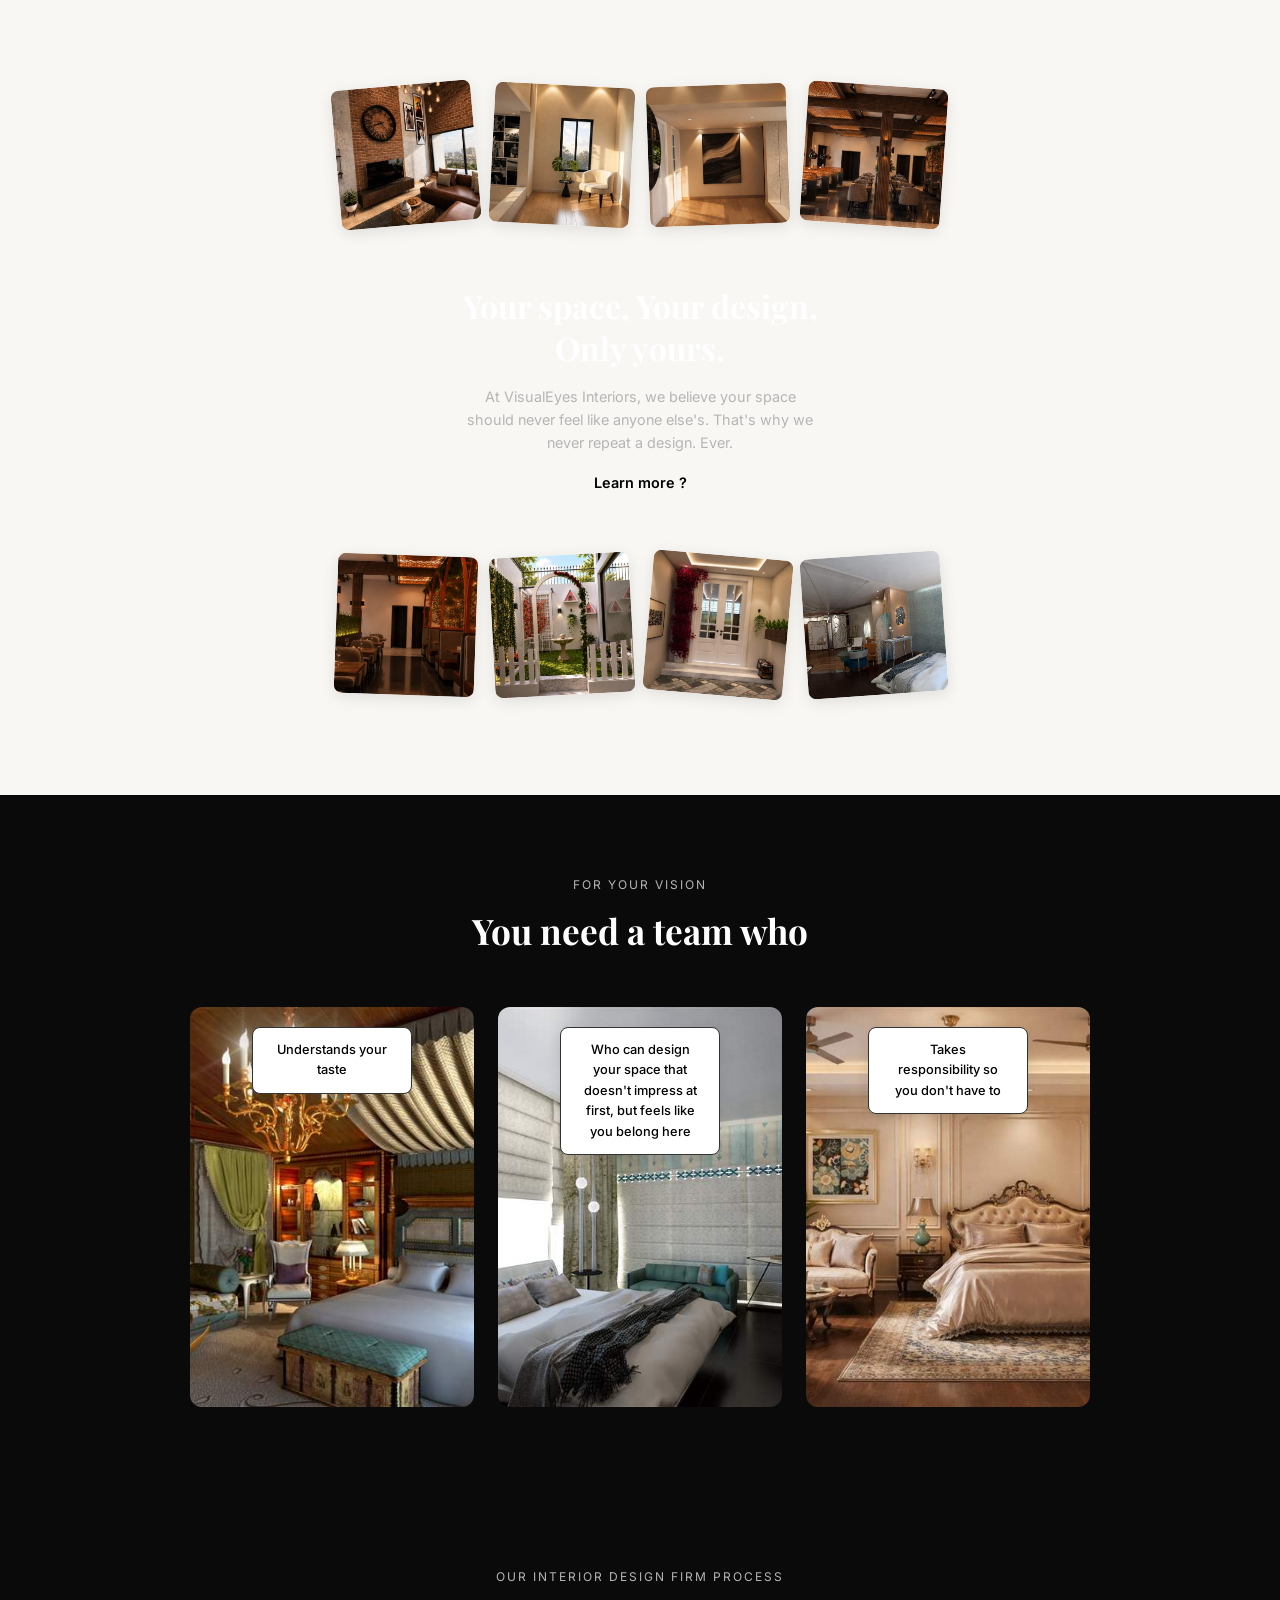
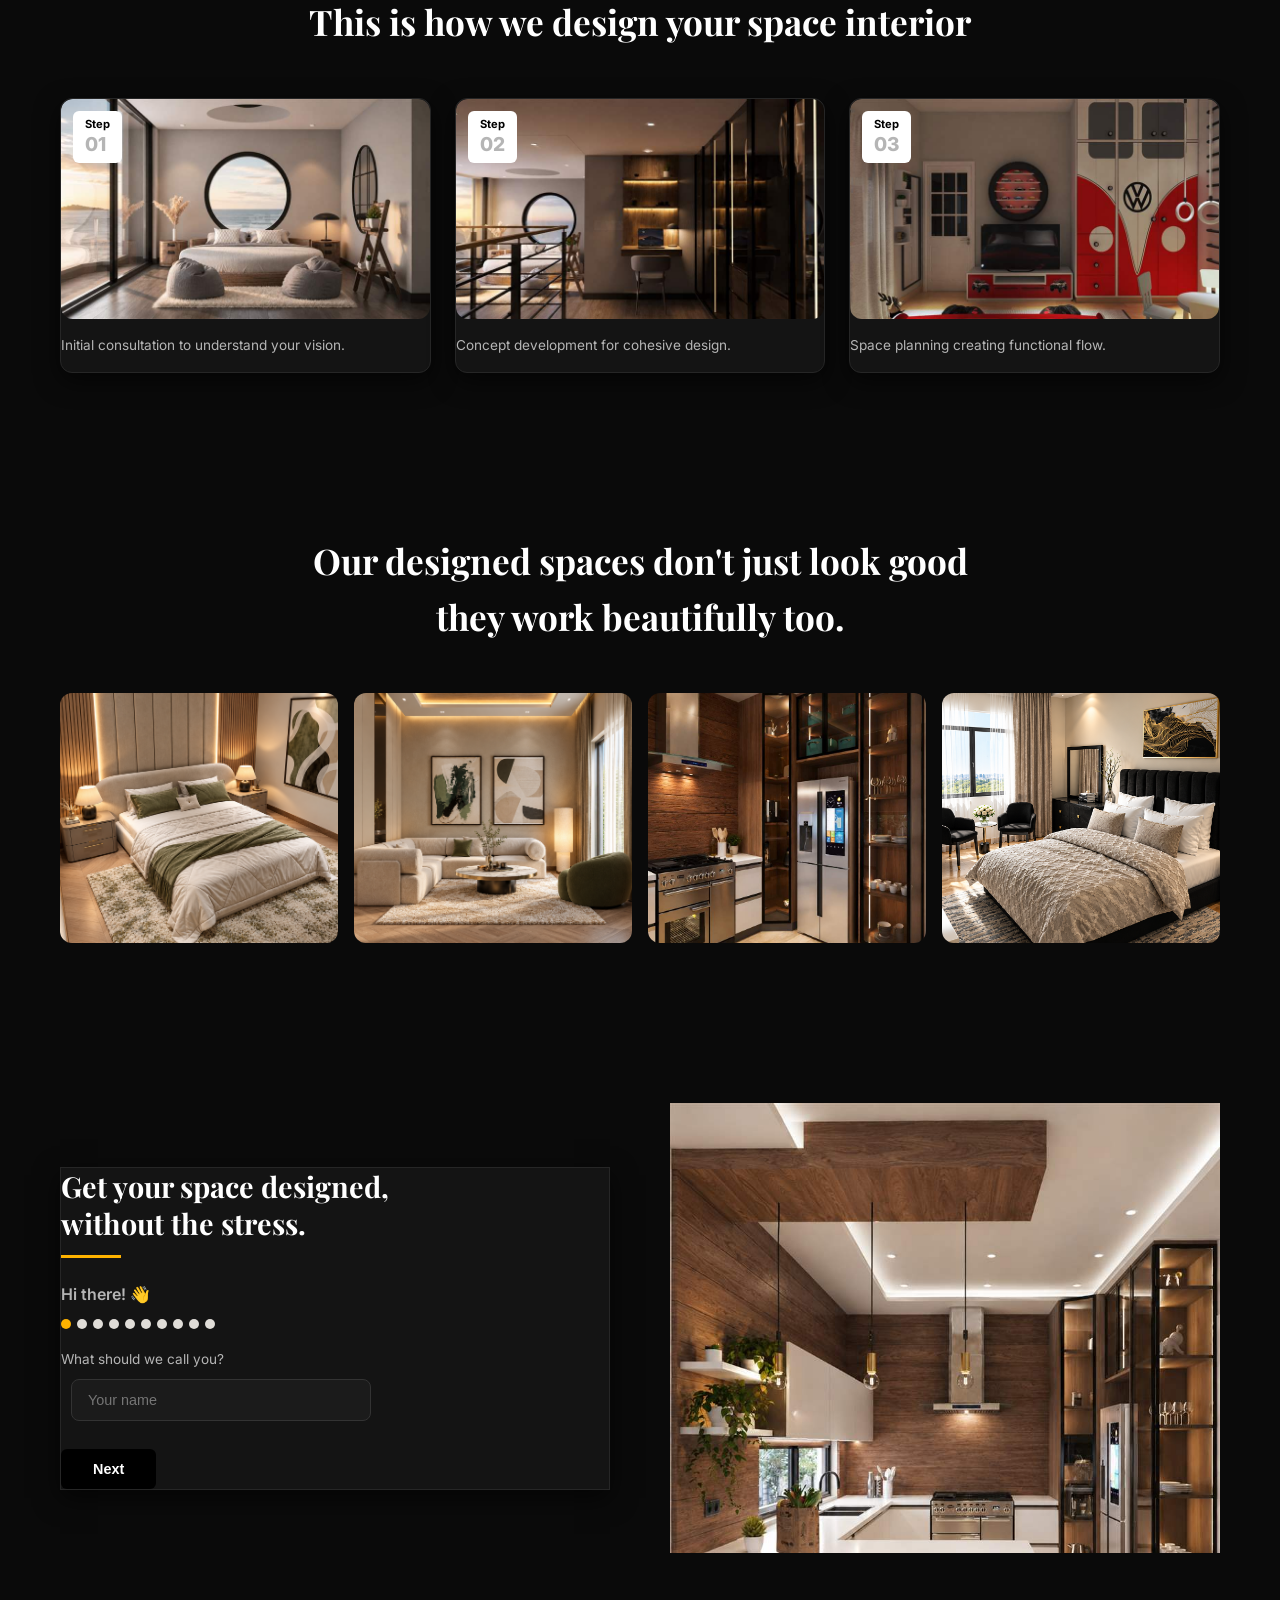
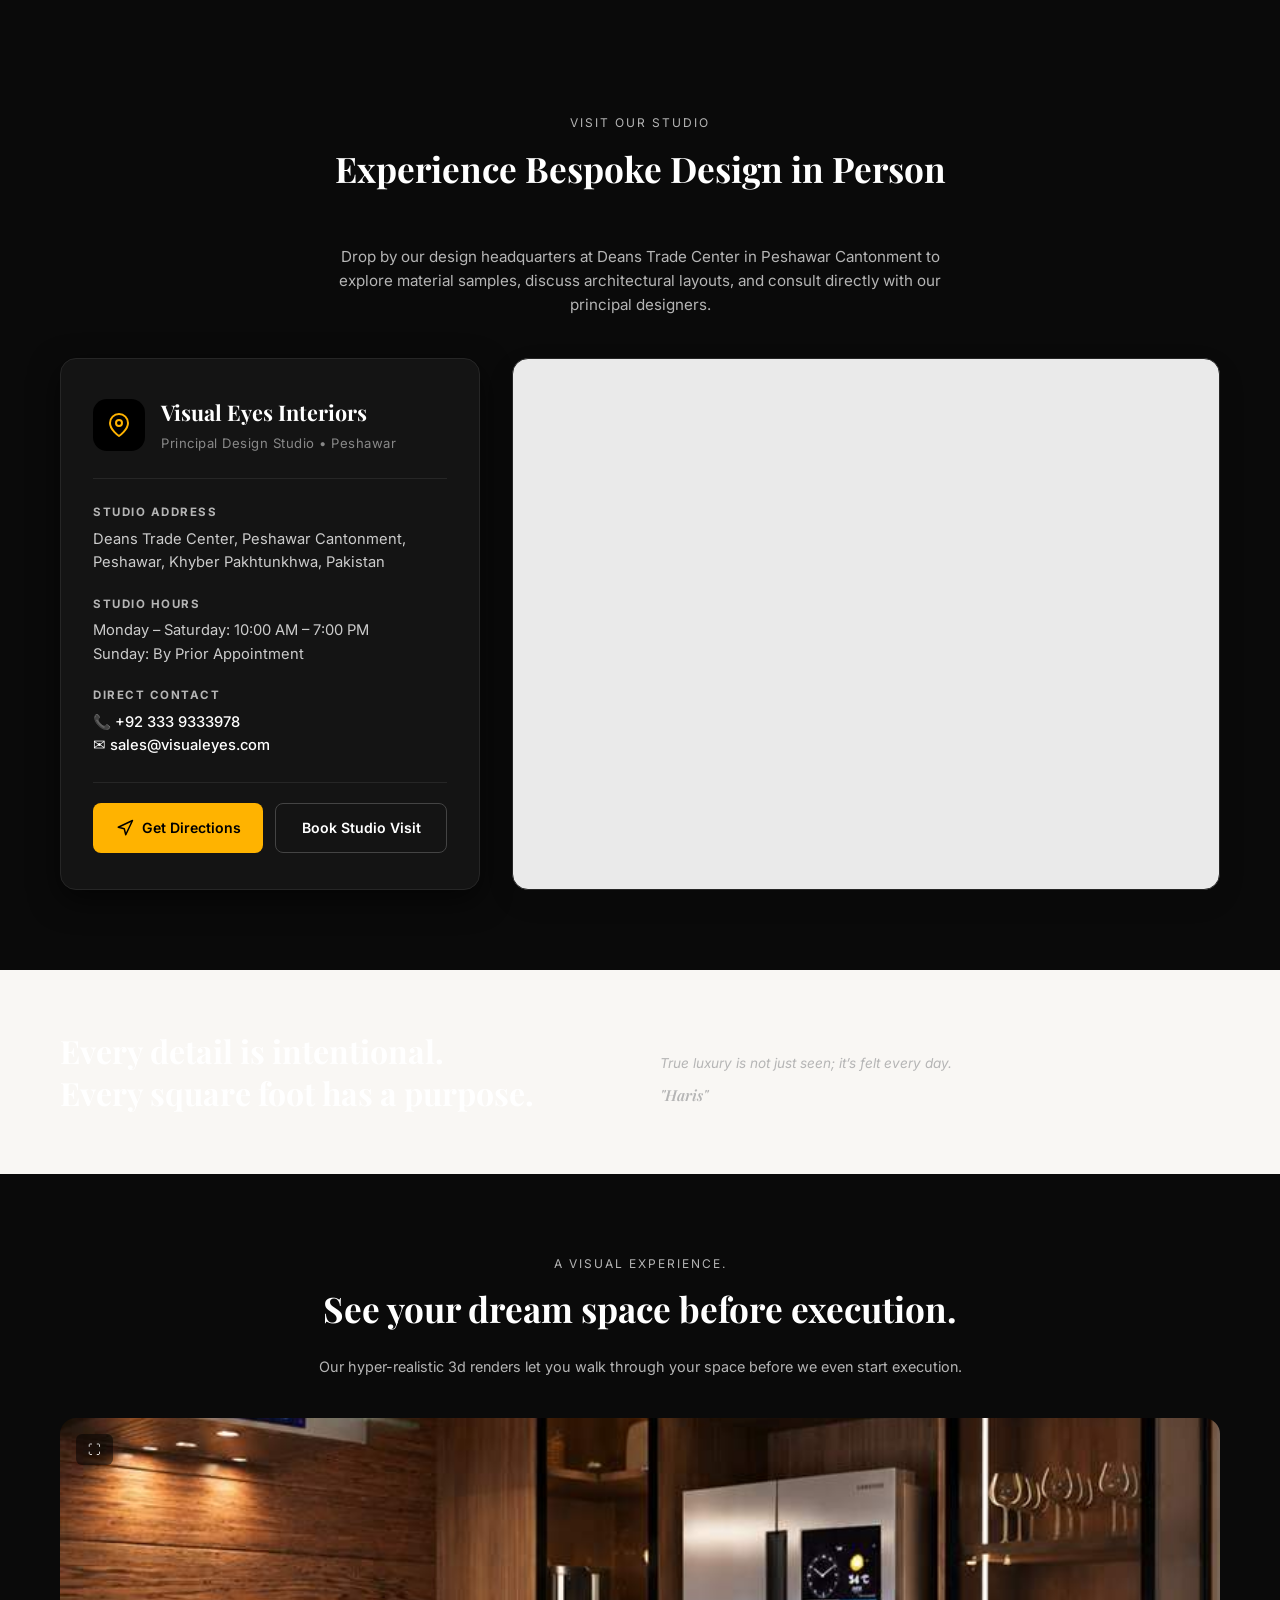
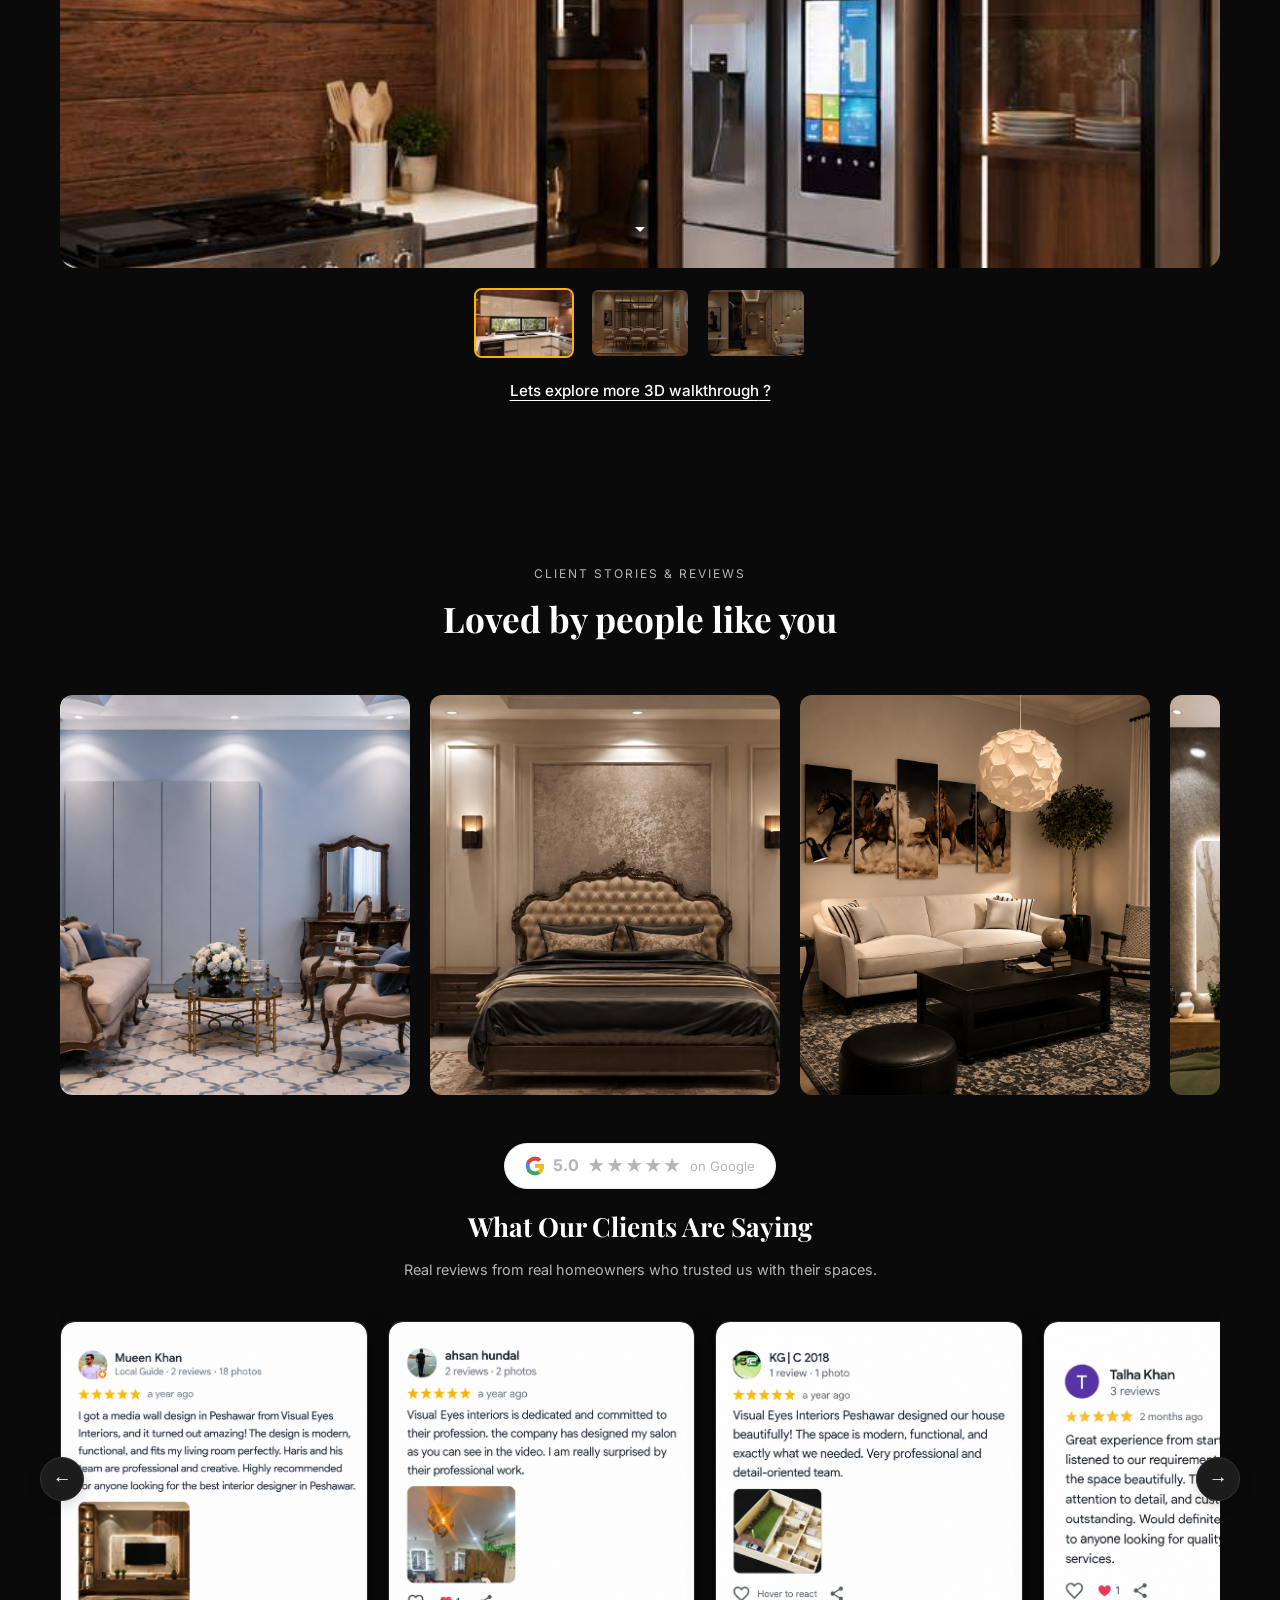
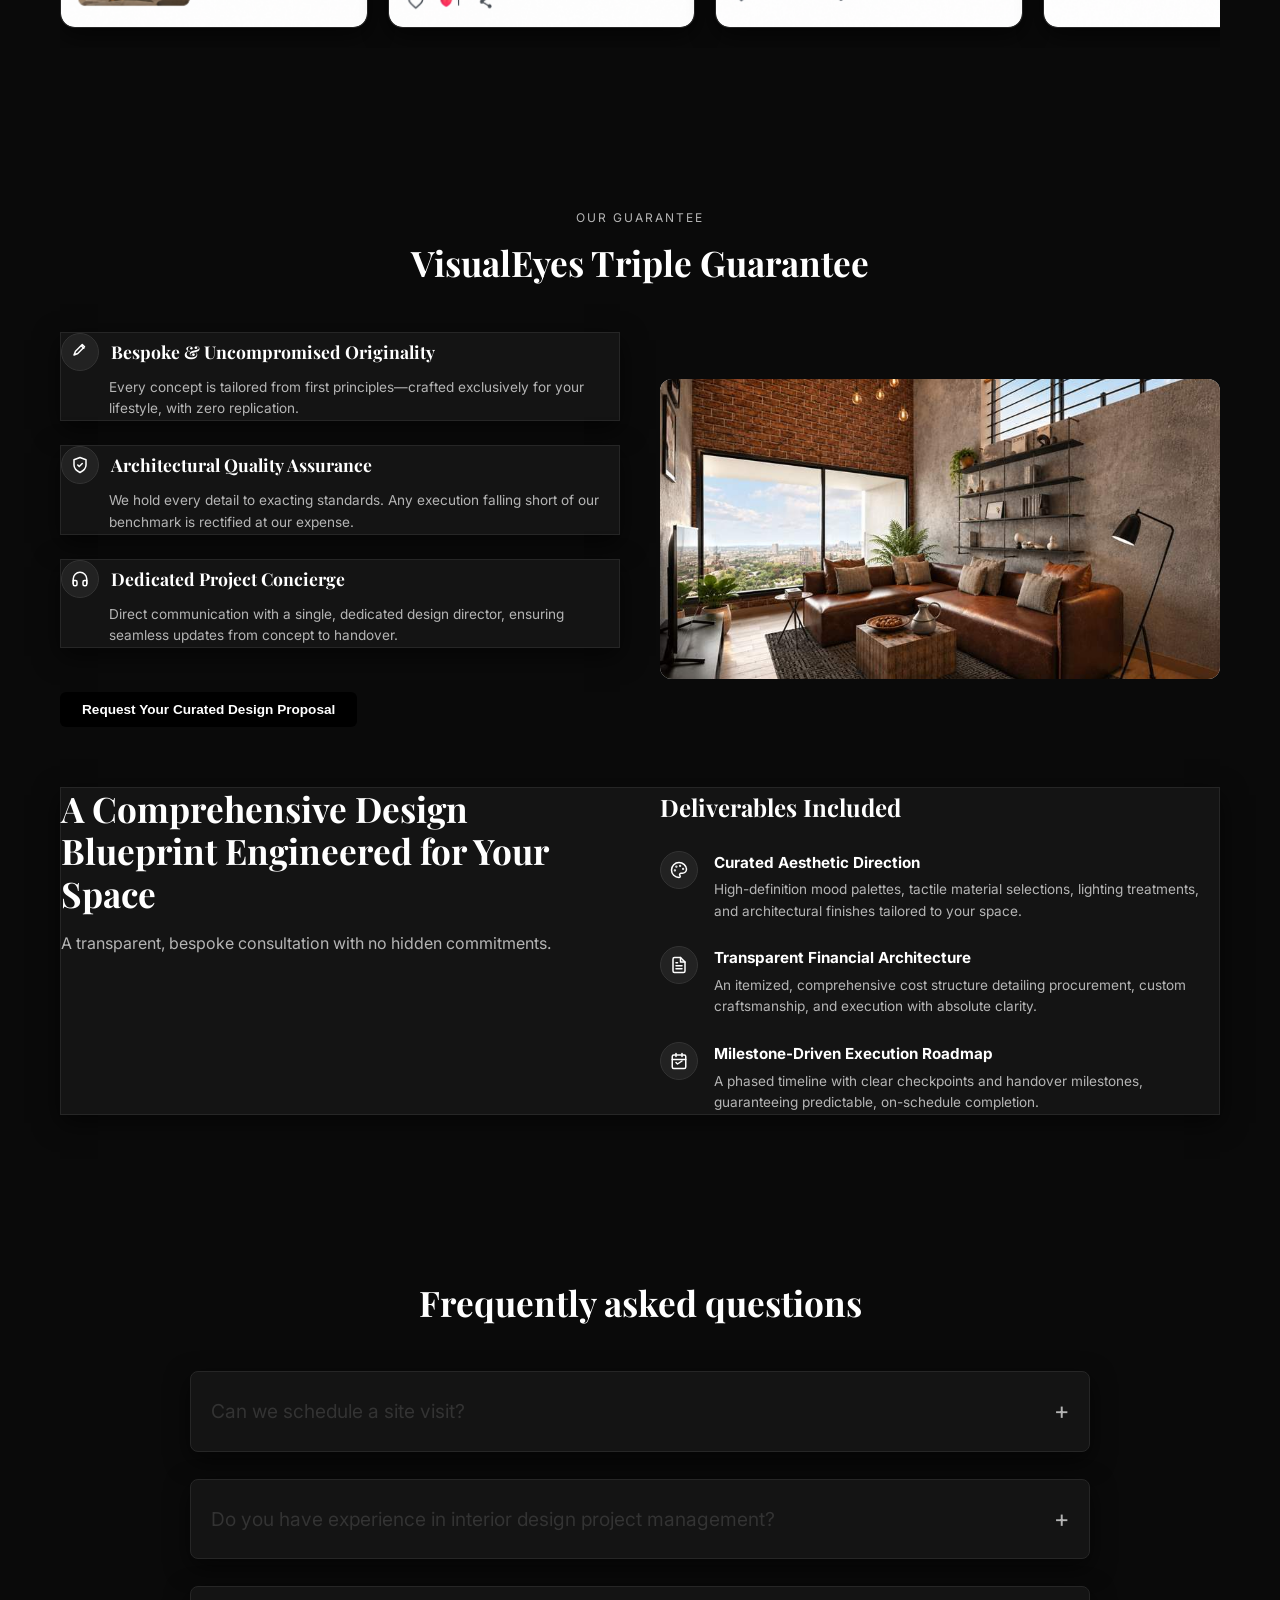
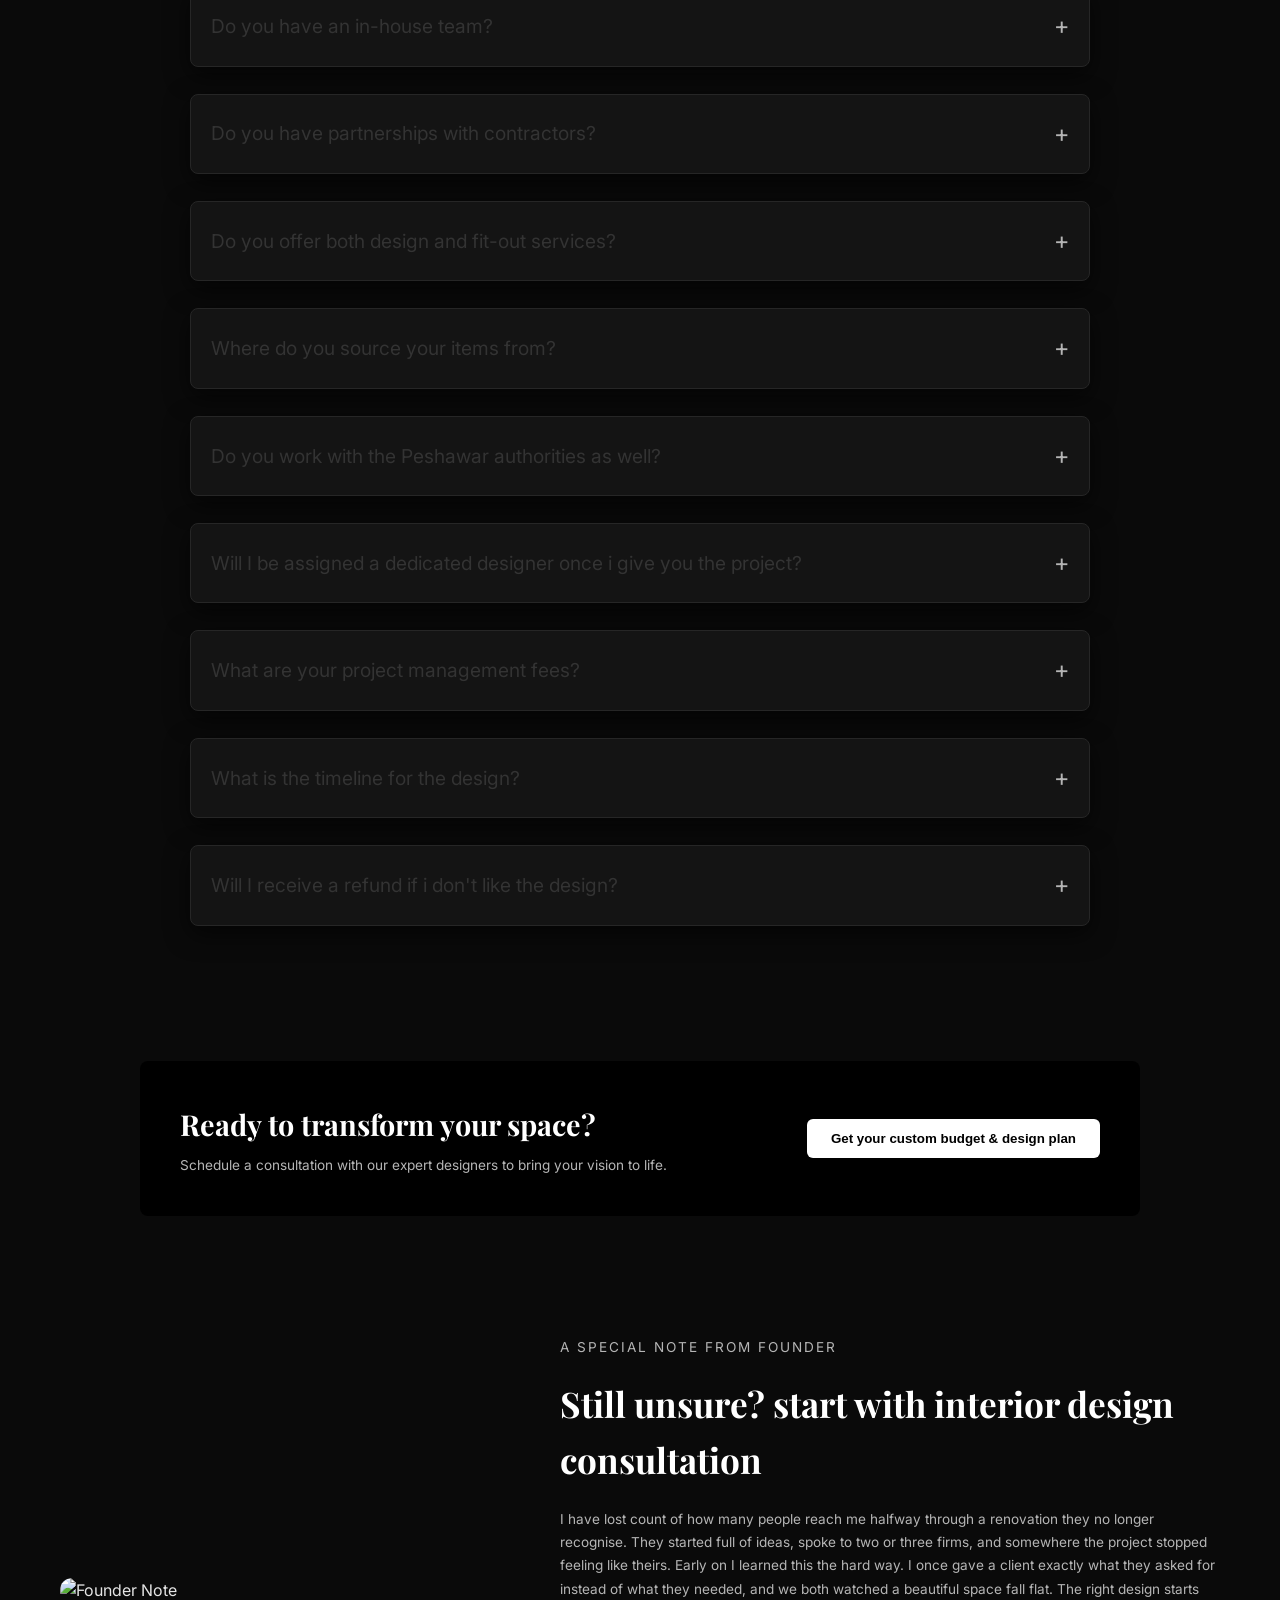
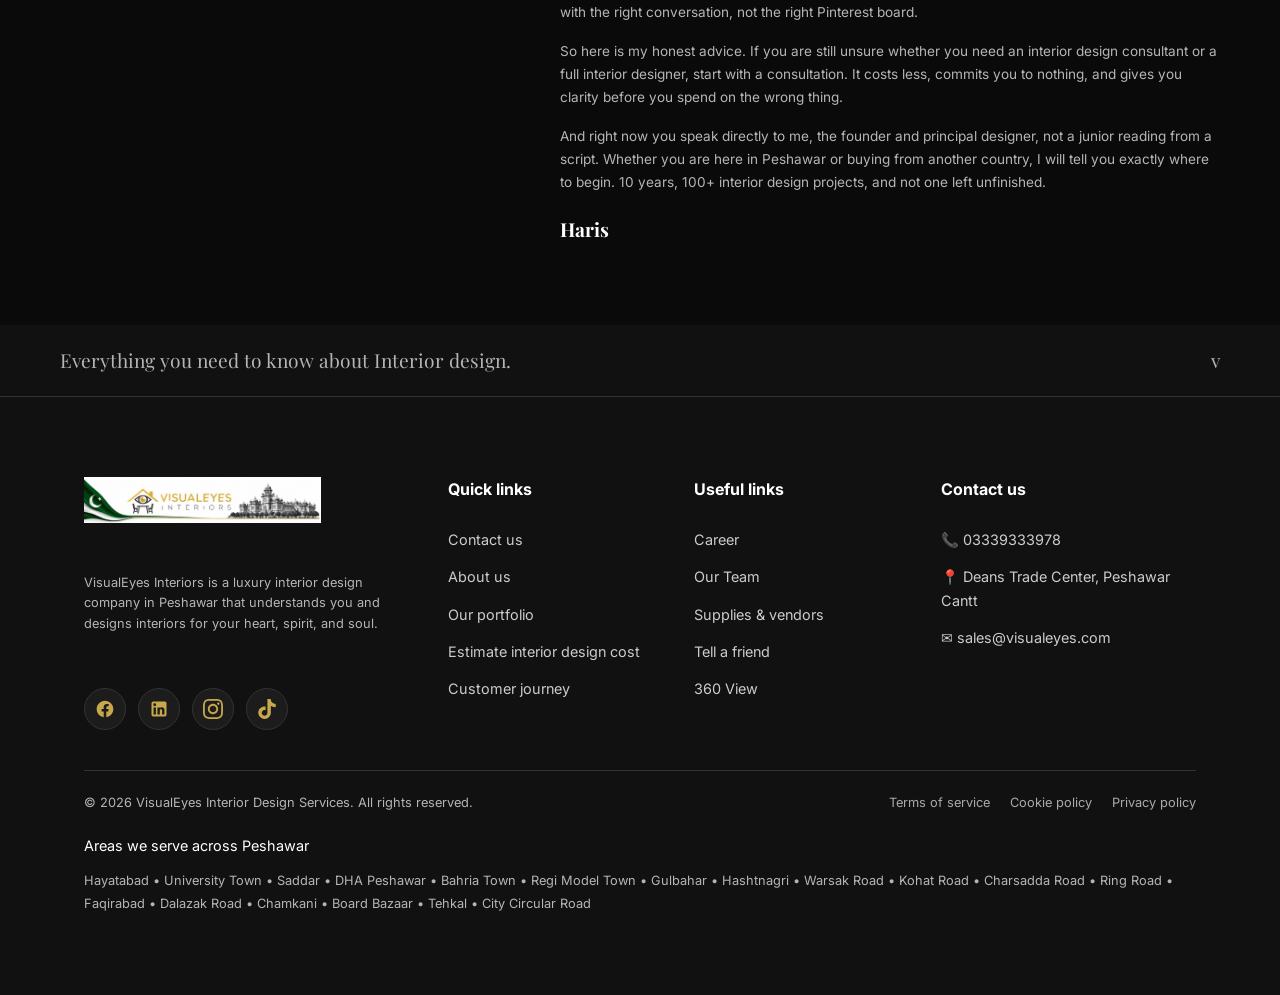
==== commit ddbe0166: "Add Studio Location section with interactive Google Map at Deans Trade Center, Peshawar" ====
--- a/index.html
+++ b/index.html
@@ -758,6 +758,76 @@
     </div>
   </section>
 
+  <!-- ===== STUDIO LOCATION & MAP ===== -->
+  <section class="studio-location fade-in" id="location">
+    <div class="container">
+      <div style="text-align: center; margin-bottom: 40px;">
+        <p class="section-tag" style="text-align: center; margin-bottom: 8px;">Visit Our Studio</p>
+        <h2 class="section-title">Experience Bespoke Design in Person</h2>
+        <p style="color: var(--gray); font-size: 0.95rem; max-width: 620px; margin: 0 auto; line-height: 1.6;">
+          Drop by our design headquarters at Deans Trade Center in Peshawar Cantonment to explore material samples, discuss architectural layouts, and consult directly with our principal designers.
+        </p>
+      </div>
+
+      <div class="location-wrapper">
+        <div class="location-info-card">
+          <div class="location-header">
+            <div class="location-icon">
+              <svg width="24" height="24" viewBox="0 0 24 24" fill="none" stroke="currentColor" stroke-width="2" stroke-linecap="round" stroke-linejoin="round"><path d="M21 10c0 7-9 13-9 13s-9-6-9-13a9 9 0 0 1 18 0z"></path><circle cx="12" cy="10" r="3"></circle></svg>
+            </div>
+            <div>
+              <h3>Visual Eyes Interiors</h3>
+              <p>Principal Design Studio &bull; Peshawar</p>
+            </div>
+          </div>
+
+          <div class="location-details">
+            <div class="detail-item">
+              <span class="detail-label">Studio Address</span>
+              <p class="detail-value">Deans Trade Center, Peshawar Cantonment, Peshawar, Khyber Pakhtunkhwa, Pakistan</p>
+            </div>
+
+            <div class="detail-item">
+              <span class="detail-label">Studio Hours</span>
+              <p class="detail-value">Monday &ndash; Saturday: 10:00 AM &ndash; 7:00 PM<br>Sunday: By Prior Appointment</p>
+            </div>
+
+            <div class="detail-item">
+              <span class="detail-label">Direct Contact</span>
+              <p class="detail-value">
+                <a href="tel:+923339333978">&#128222; +92 333 9333978</a><br>
+                <a href="mailto:sales@visualeyes.com">&#9993; sales@visualeyes.com</a>
+              </p>
+            </div>
+          </div>
+
+          <div class="location-actions">
+            <a href="https://maps.google.com/?q=Visual+Eyes+Interiors,+Deans+Trade+Center,+Peshawar+Cantonment,+Peshawar,+Pakistan" target="_blank" rel="noopener" class="btn-directions">
+              <svg width="18" height="18" viewBox="0 0 24 24" fill="none" stroke="currentColor" stroke-width="2" stroke-linecap="round" stroke-linejoin="round"><polygon points="3 11 22 2 13 21 11 13 3 11"></polygon></svg>
+              Get Directions
+            </a>
+            <a href="https://wa.me/923339333978?text=Hello%20VisualEyes%20Interiors,%20I%20would%20like%20to%20visit%20your%20studio" target="_blank" rel="noopener" class="btn-whatsapp-visit">
+              Book Studio Visit
+            </a>
+          </div>
+        </div>
+
+        <div class="location-map-container">
+          <iframe 
+            src="https://maps.google.com/maps?q=Visual%20Eyes%20Interiors%2C%20Deans%20Trade%20center%2C%20Peshawar%20Cantonment%2C%20Peshawar%2C%20Pakistan&t=&z=16&ie=UTF8&iwloc=&output=embed" 
+            width="100%" 
+            height="100%" 
+            style="border:0;" 
+            allowfullscreen="" 
+            loading="lazy" 
+            referrerpolicy="no-referrer-when-downgrade"
+            title="Visual Eyes Interiors Location Map">
+          </iframe>
+        </div>
+      </div>
+    </div>
+  </section>
+
   <!-- ===== QUOTE SECTION ===== -->
   <section class="quote-section">
     <div class="container">
@@ -1115,7 +1185,7 @@
         <div class="footer-col">
           <h4 style="margin-bottom: 12px;">Contact us</h4>
           <a href="tel:+923339333978" style="text-decoration: none; font-size: 0.9rem;">&#128222; 03339333978</a>
-          <a href="#contact" onclick="event.preventDefault(); scrollToSection('contact');" style="text-decoration: none; font-size: 0.9rem; cursor: pointer;">&#128205; Deans Plaza, Peshawar, Pakistan</a>
+          <a href="https://maps.google.com/?q=Visual+Eyes+Interiors,+Deans+Trade+Center,+Peshawar+Cantonment,+Peshawar,+Pakistan" target="_blank" rel="noopener" style="text-decoration: none; font-size: 0.9rem; cursor: pointer;">&#128205; Deans Trade Center, Peshawar Cantt</a>
           <a href="mailto:sales@visualeyes.com" style="text-decoration: none; font-size: 0.9rem;">&#9993; sales@visualeyes.com</a>
         </div>
       </div>
--- a/styles.css
+++ b/styles.css
@@ -2717,3 +2717,247 @@
   border-top: 3px solid #FFB300 !important;
 }
 
+/* ===== STUDIO LOCATION & MAP ===== */
+.studio-location {
+  padding: 80px 0;
+  background: var(--off-white, #f9f9f9);
+}
+
+.location-wrapper {
+  display: grid;
+  grid-template-columns: 420px 1fr;
+  gap: 32px;
+  align-items: stretch;
+}
+
+.location-info-card {
+  background: #ffffff;
+  padding: 36px 32px;
+  border-radius: 16px;
+  box-shadow: 0 10px 30px rgba(0, 0, 0, 0.06);
+  border: 1px solid rgba(0, 0, 0, 0.06);
+  display: flex;
+  flex-direction: column;
+  justify-content: space-between;
+}
+
+.location-header {
+  display: flex;
+  align-items: center;
+  gap: 16px;
+  padding-bottom: 24px;
+  border-bottom: 1px solid #f0f0f0;
+}
+
+.location-icon {
+  width: 52px;
+  height: 52px;
+  border-radius: 14px;
+  background: #000000;
+  color: var(--gold, #c9a84c);
+  display: flex;
+  align-items: center;
+  justify-content: center;
+  flex-shrink: 0;
+}
+
+.location-header h3 {
+  font-family: var(--font-heading);
+  font-size: 1.35rem;
+  font-weight: 700;
+  margin: 0 0 4px;
+  color: #111111;
+}
+
+.location-header p {
+  font-size: 0.82rem;
+  color: #888888;
+  margin: 0;
+  letter-spacing: 0.5px;
+}
+
+.location-details {
+  padding: 24px 0;
+  display: flex;
+  flex-direction: column;
+  gap: 20px;
+}
+
+.detail-item .detail-label {
+  display: block;
+  font-size: 0.72rem;
+  text-transform: uppercase;
+  letter-spacing: 1.5px;
+  font-weight: 700;
+  color: #c9a84c;
+  margin-bottom: 6px;
+}
+
+.detail-item .detail-value {
+  font-size: 0.92rem;
+  color: #333333;
+  line-height: 1.6;
+  margin: 0;
+}
+
+.detail-item .detail-value a {
+  color: #111111;
+  text-decoration: none;
+  font-weight: 500;
+  transition: color 0.2s;
+}
+
+.detail-item .detail-value a:hover {
+  color: #c9a84c;
+}
+
+.location-actions {
+  display: flex;
+  gap: 12px;
+  padding-top: 20px;
+  border-top: 1px solid #f0f0f0;
+}
+
+.btn-directions {
+  flex: 1;
+  display: inline-flex;
+  align-items: center;
+  justify-content: center;
+  gap: 8px;
+  background: #000000;
+  color: #ffffff;
+  padding: 13px 18px;
+  border-radius: 8px;
+  font-size: 0.88rem;
+  font-weight: 600;
+  text-decoration: none;
+  transition: all 0.3s ease;
+}
+
+.btn-directions:hover {
+  background: #c9a84c;
+  color: #000000;
+  transform: translateY(-2px);
+}
+
+.btn-whatsapp-visit {
+  flex: 1;
+  display: inline-flex;
+  align-items: center;
+  justify-content: center;
+  background: transparent;
+  color: #111111;
+  border: 1.5px solid #111111;
+  padding: 13px 18px;
+  border-radius: 8px;
+  font-size: 0.88rem;
+  font-weight: 600;
+  text-decoration: none;
+  transition: all 0.3s ease;
+}
+
+.btn-whatsapp-visit:hover {
+  background: #111111;
+  color: #ffffff;
+  transform: translateY(-2px);
+}
+
+.location-map-container {
+  border-radius: 16px;
+  overflow: hidden;
+  box-shadow: 0 10px 30px rgba(0, 0, 0, 0.08);
+  border: 1px solid rgba(0, 0, 0, 0.06);
+  min-height: 440px;
+  background: #eaeaea;
+}
+
+.location-map-container iframe {
+  width: 100%;
+  height: 100%;
+  min-height: 440px;
+  display: block;
+}
+
+/* Black Theme */
+body.theme-full-black .studio-location {
+  background: #0a0a0a !important;
+}
+body.theme-full-black .location-info-card {
+  background: #141414 !important;
+  border-color: #262626 !important;
+  box-shadow: 0 10px 30px rgba(0, 0, 0, 0.6) !important;
+}
+body.theme-full-black .location-header {
+  border-bottom-color: #262626 !important;
+}
+body.theme-full-black .location-header h3 {
+  color: #ffffff !important;
+}
+body.theme-full-black .location-header p {
+  color: #888888 !important;
+}
+body.theme-full-black .detail-item .detail-value {
+  color: #cccccc !important;
+}
+body.theme-full-black .detail-item .detail-value a {
+  color: #ffffff !important;
+}
+body.theme-full-black .location-actions {
+  border-top-color: #262626 !important;
+}
+body.theme-full-black .btn-directions {
+  background: var(--gold) !important;
+  color: #000000 !important;
+}
+body.theme-full-black .btn-whatsapp-visit {
+  color: #ffffff !important;
+  border-color: #444444 !important;
+}
+body.theme-full-black .btn-whatsapp-visit:hover {
+  border-color: var(--gold) !important;
+  color: var(--gold) !important;
+}
+body.theme-full-black .location-map-container {
+  border-color: #262626 !important;
+}
+
+/* Yellow Theme */
+body.theme-full-yellow .studio-location {
+  background: #FFF9E6 !important;
+}
+body.theme-full-yellow .location-info-card {
+  background: #FFF2C2 !important;
+  border-color: #FFE082 !important;
+}
+body.theme-full-yellow .location-header {
+  border-bottom-color: #FFE082 !important;
+}
+body.theme-full-yellow .location-header h3 {
+  color: #1a1200 !important;
+}
+body.theme-full-yellow .location-actions {
+  border-top-color: #FFE082 !important;
+}
+body.theme-full-yellow .btn-directions {
+  background: #000000 !important;
+  color: #FFB300 !important;
+}
+body.theme-full-yellow .btn-whatsapp-visit {
+  color: #1a1200 !important;
+  border-color: #1a1200 !important;
+}
+
+/* Responsive */
+@media (max-width: 900px) {
+  .location-wrapper {
+    grid-template-columns: 1fr;
+    gap: 24px;
+  }
+  .location-map-container {
+    min-height: 350px;
+  }
+  .location-map-container iframe {
+    min-height: 350px;
+  }
+}
+
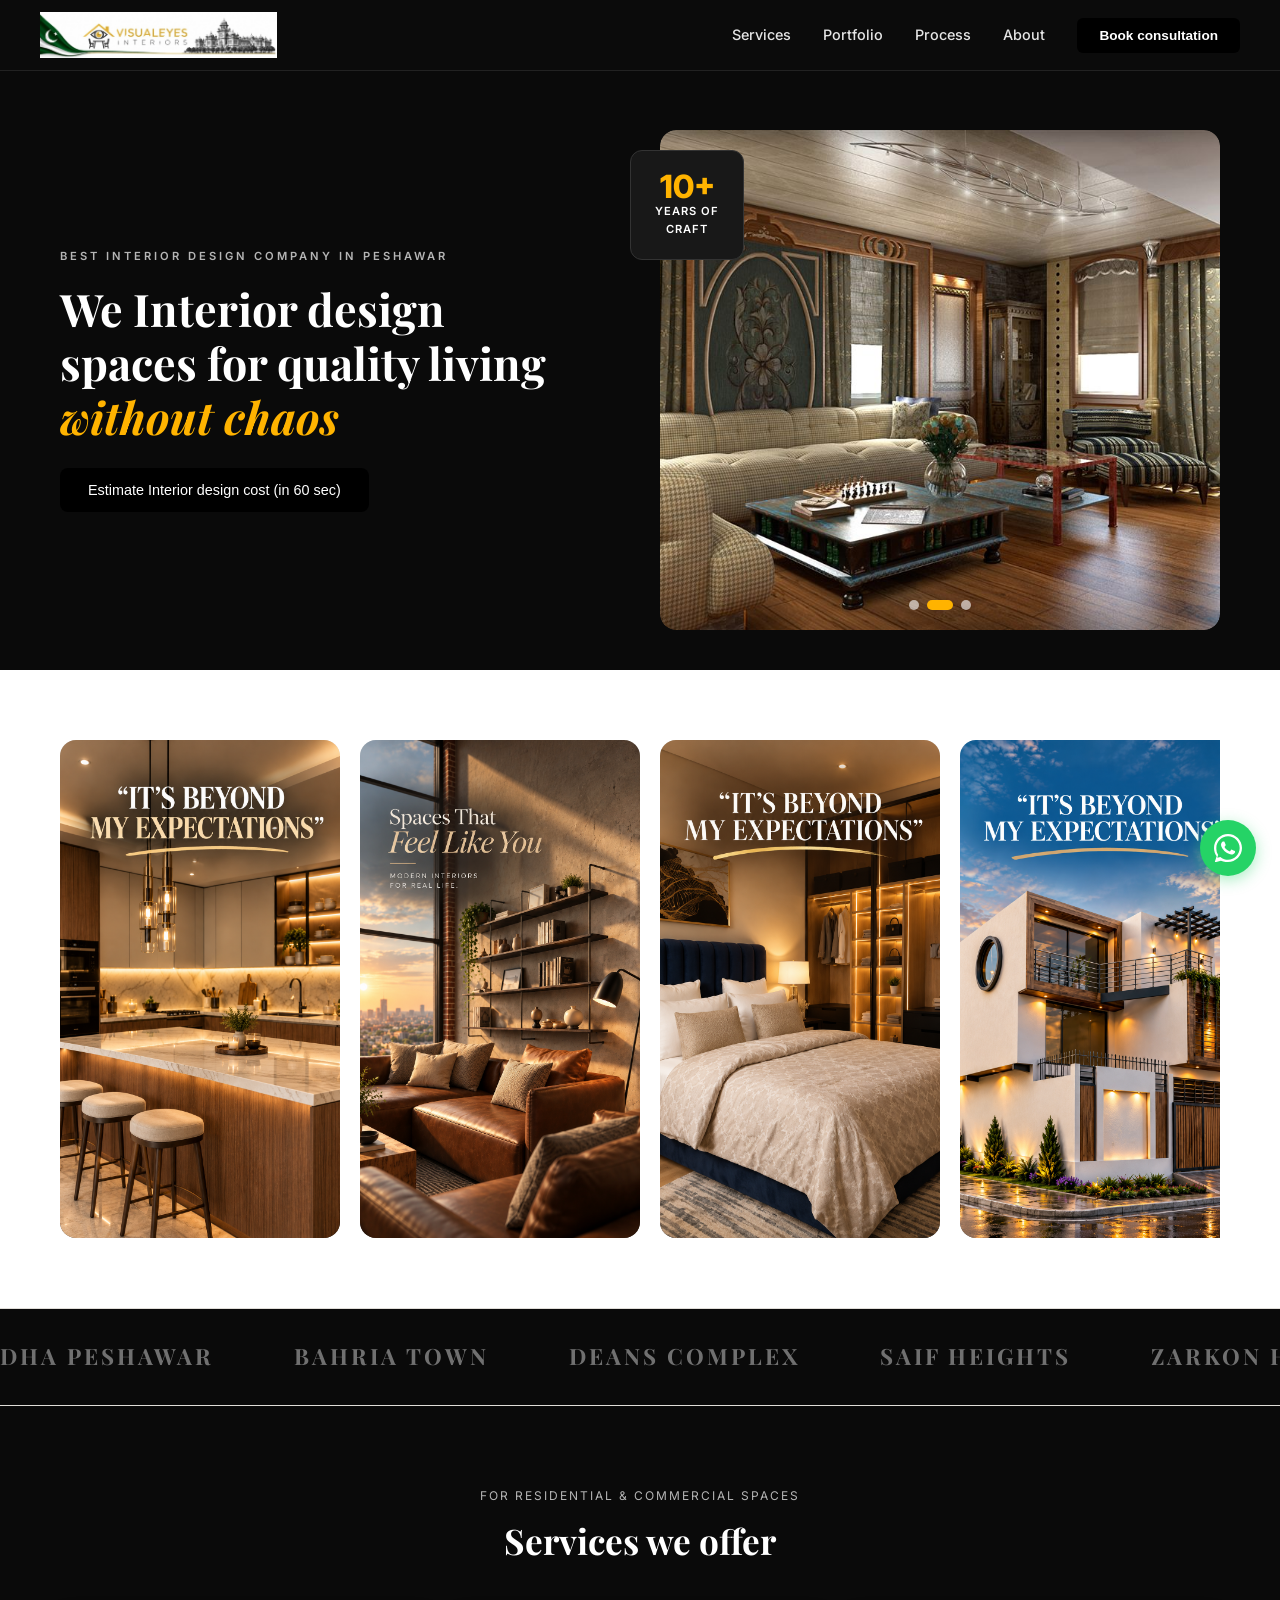
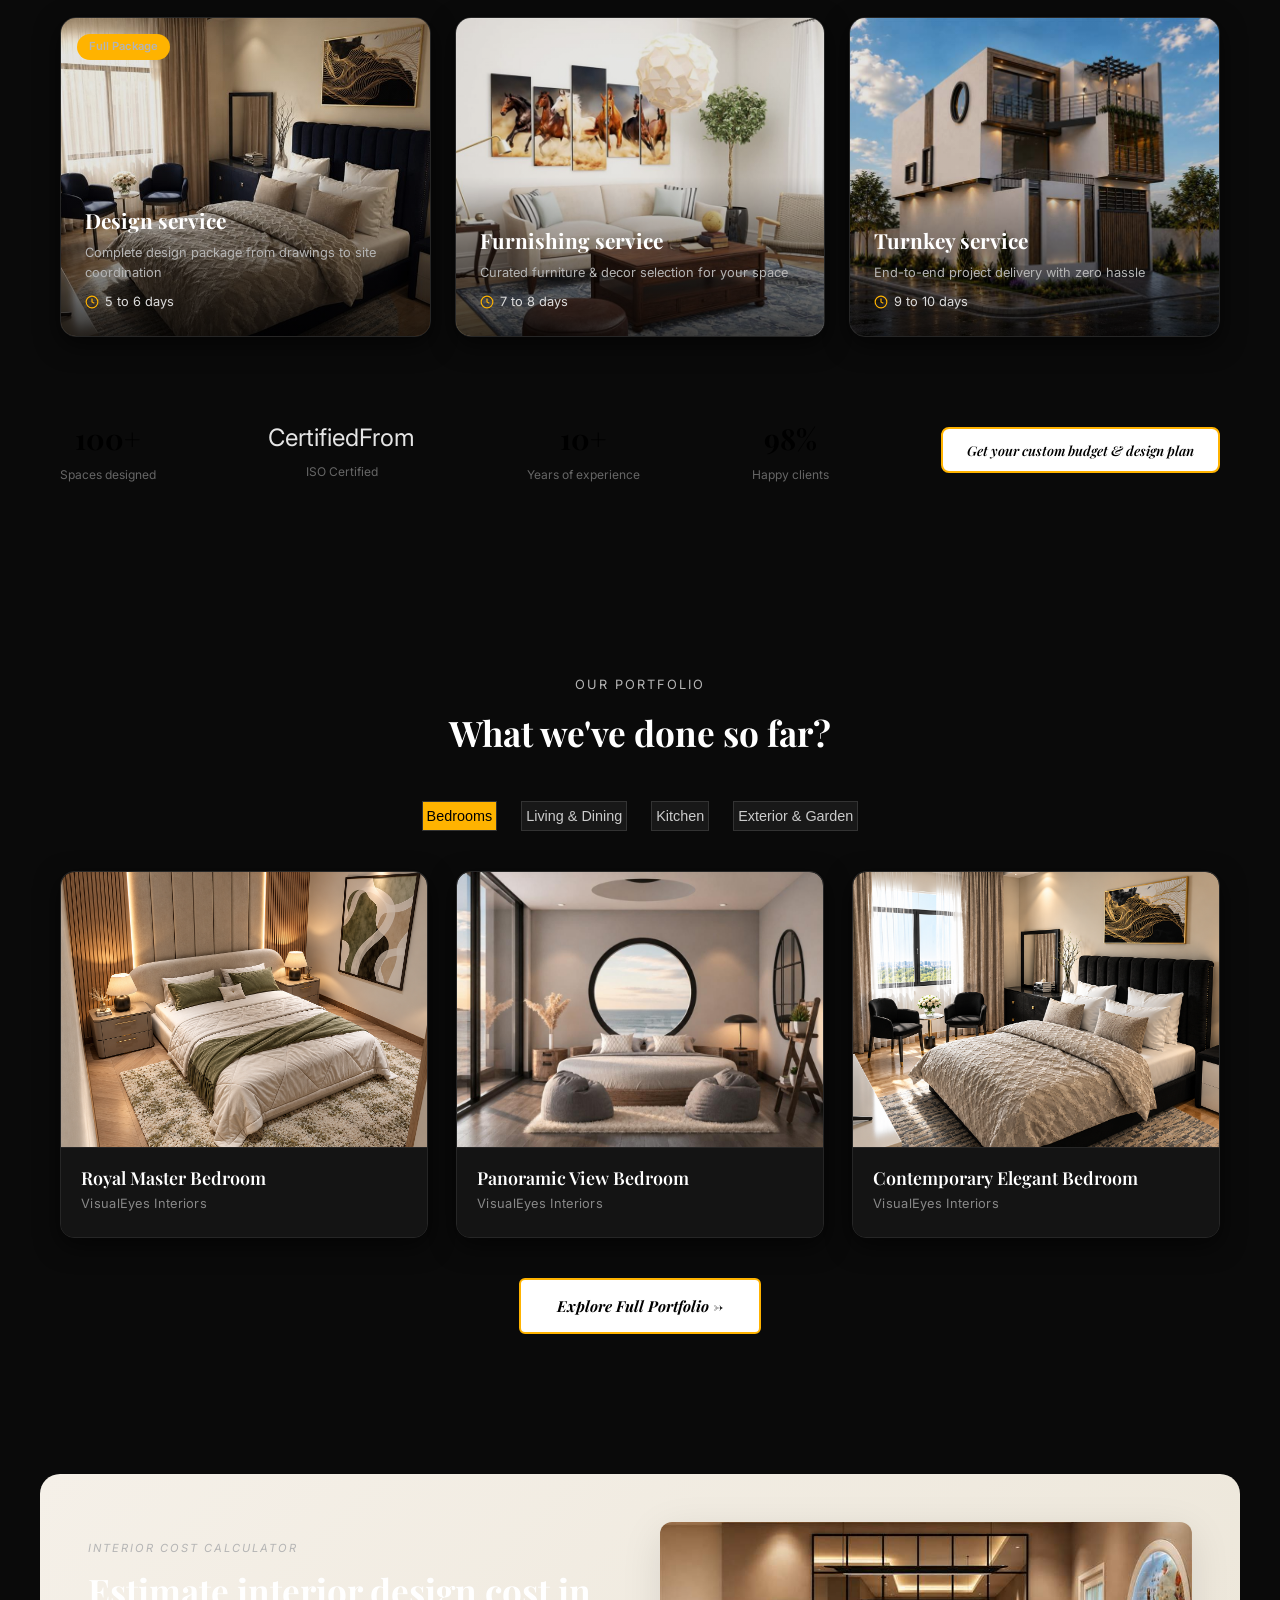
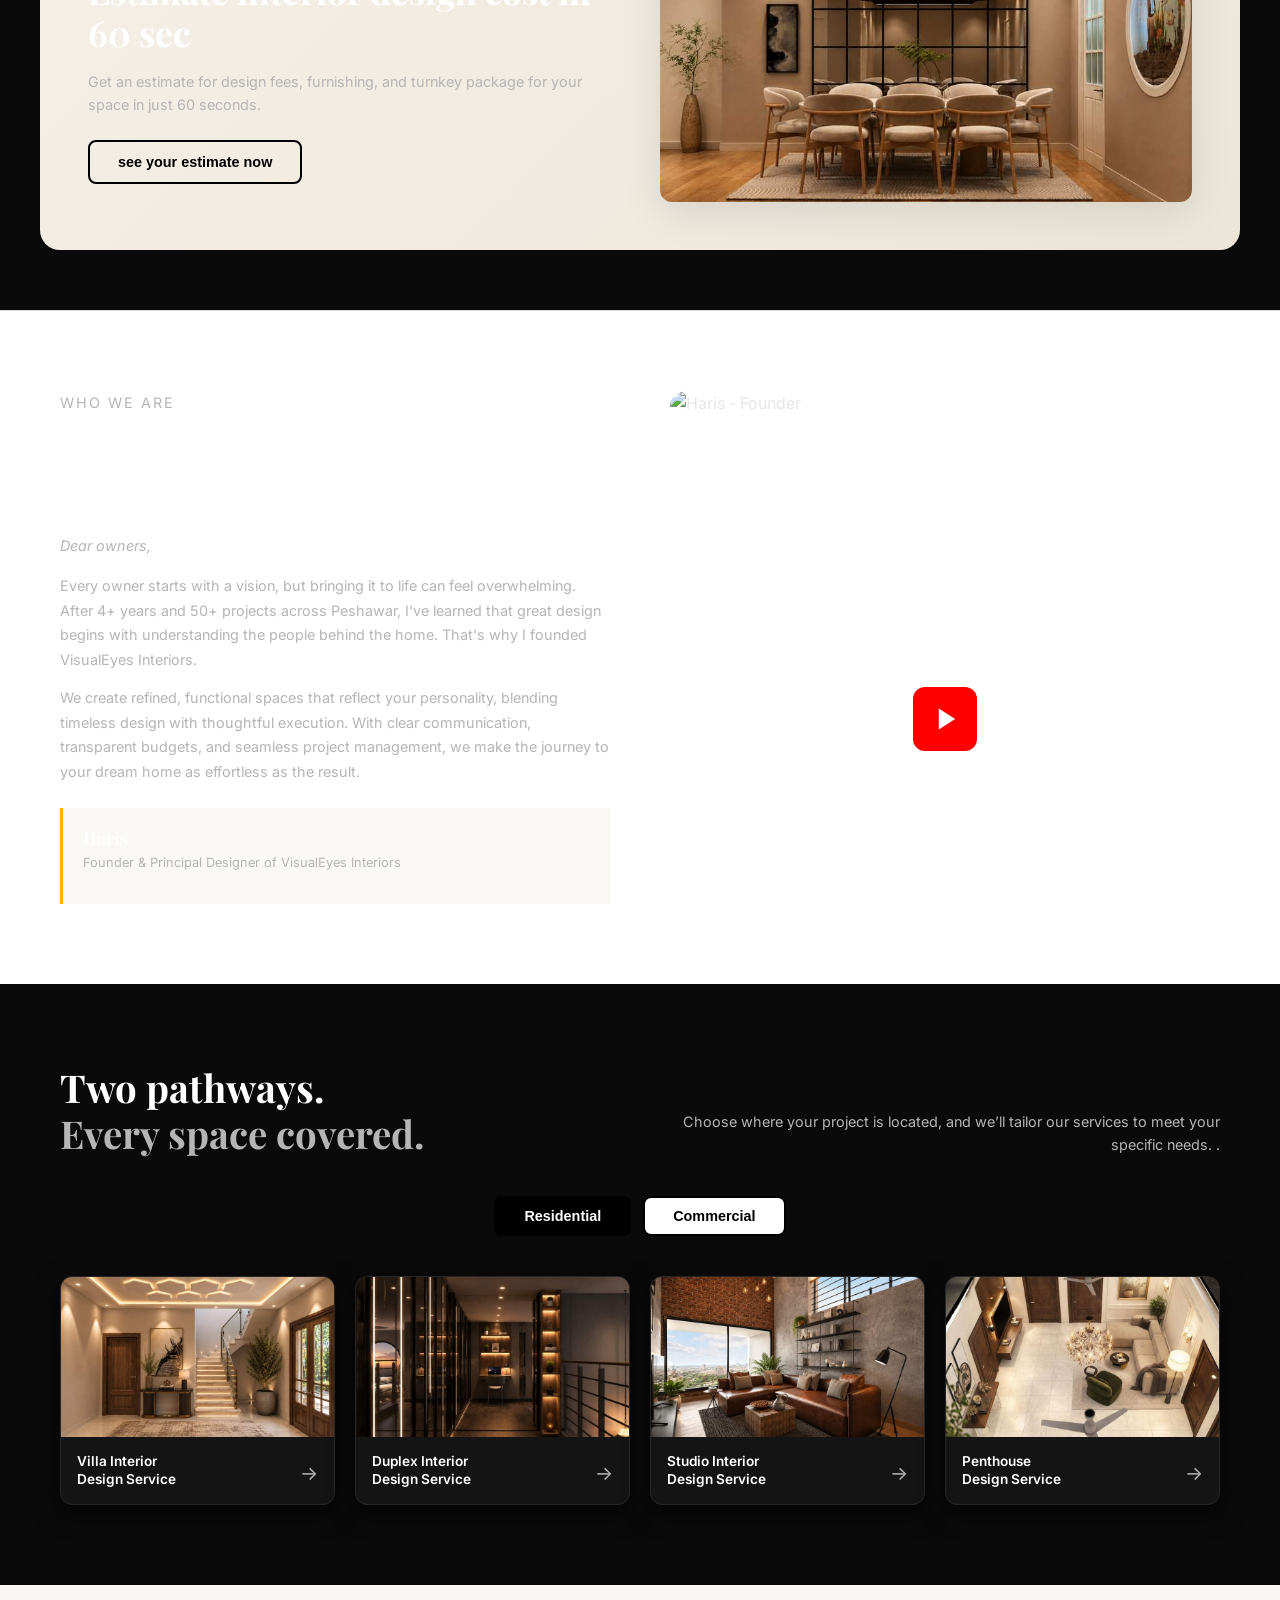
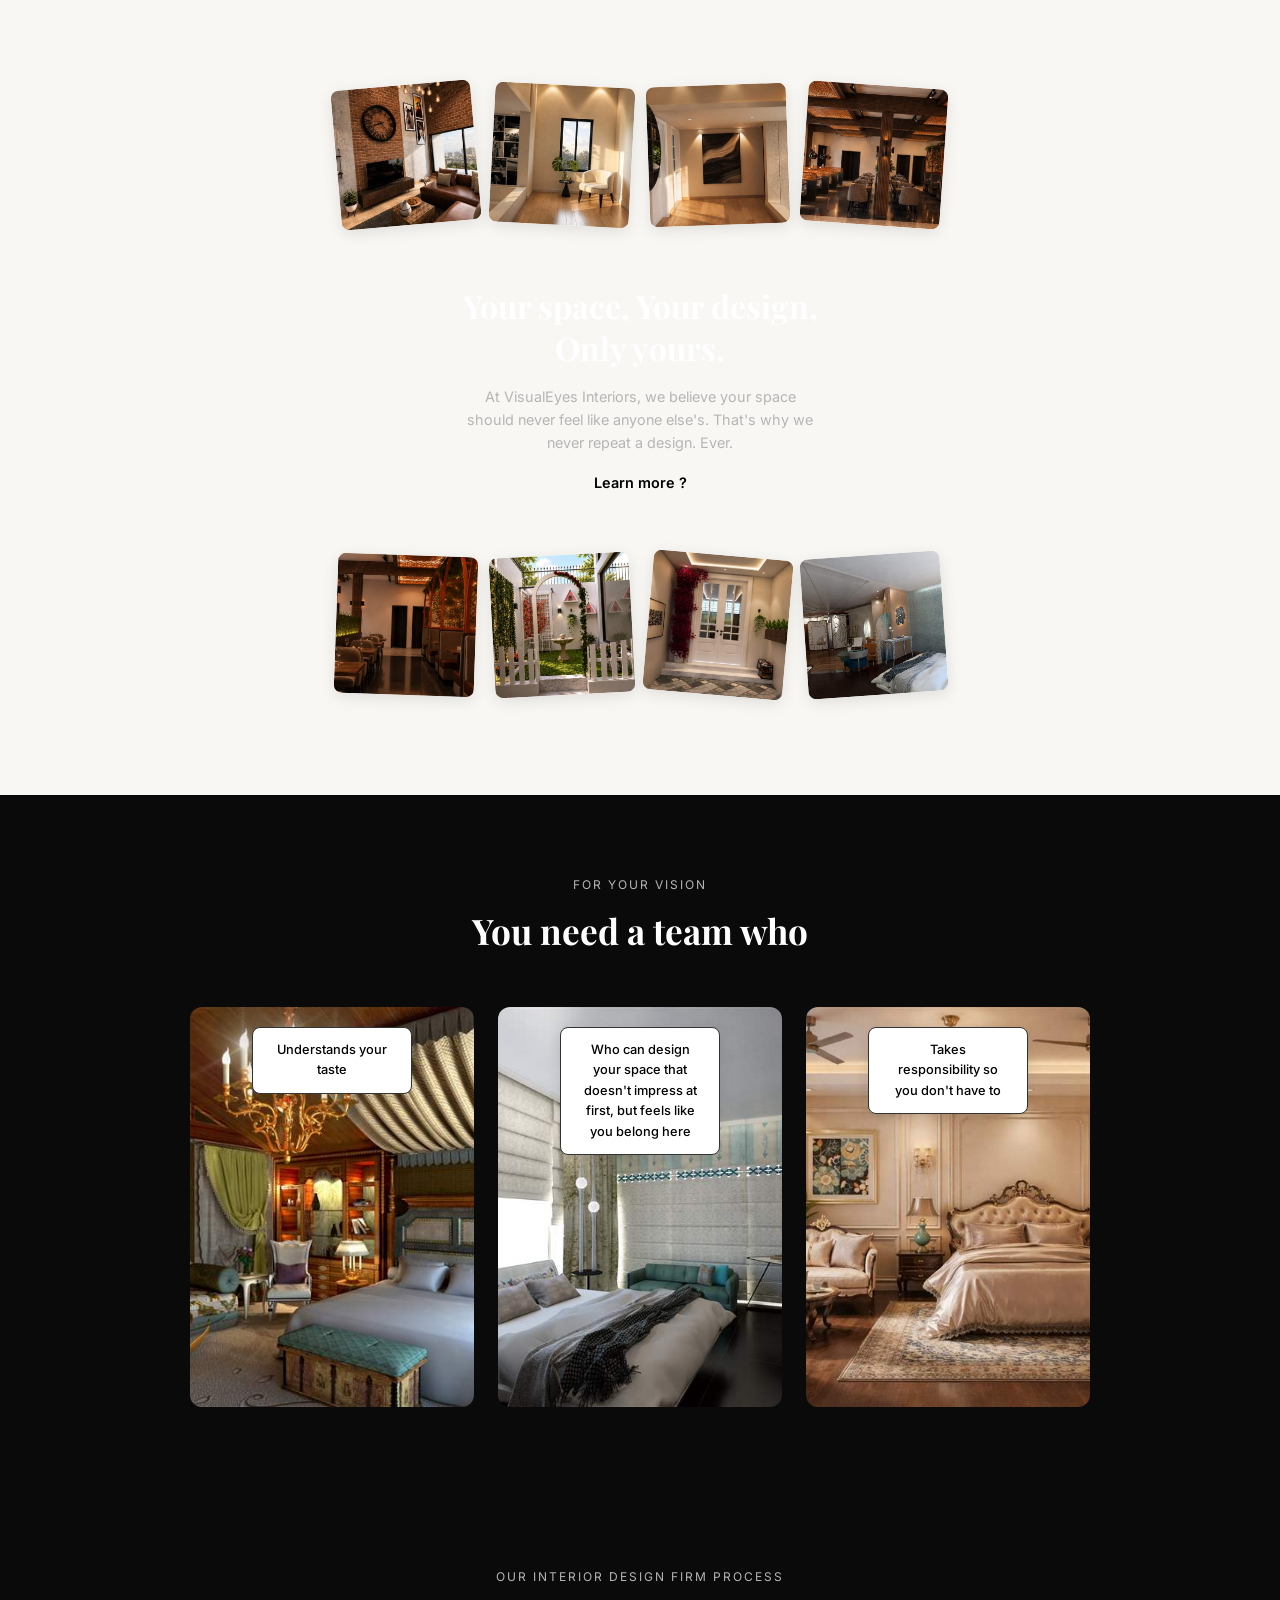
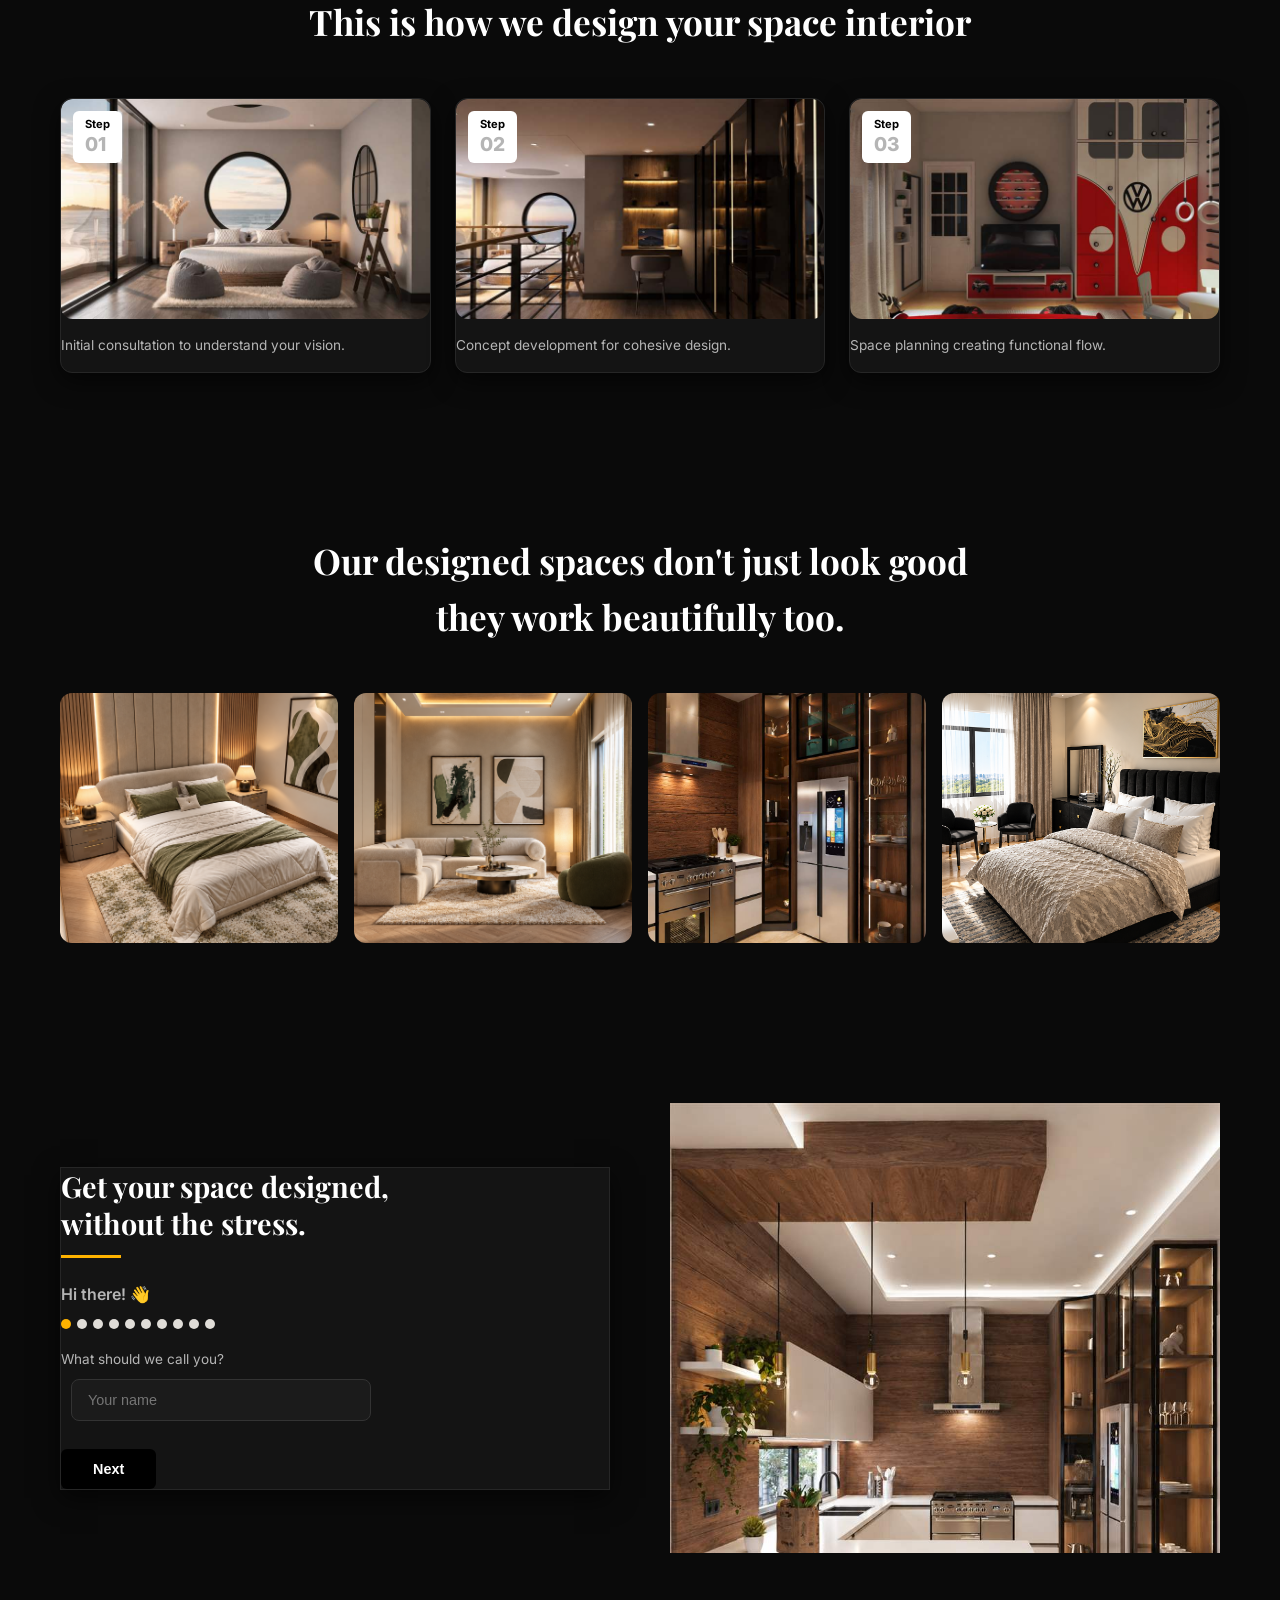
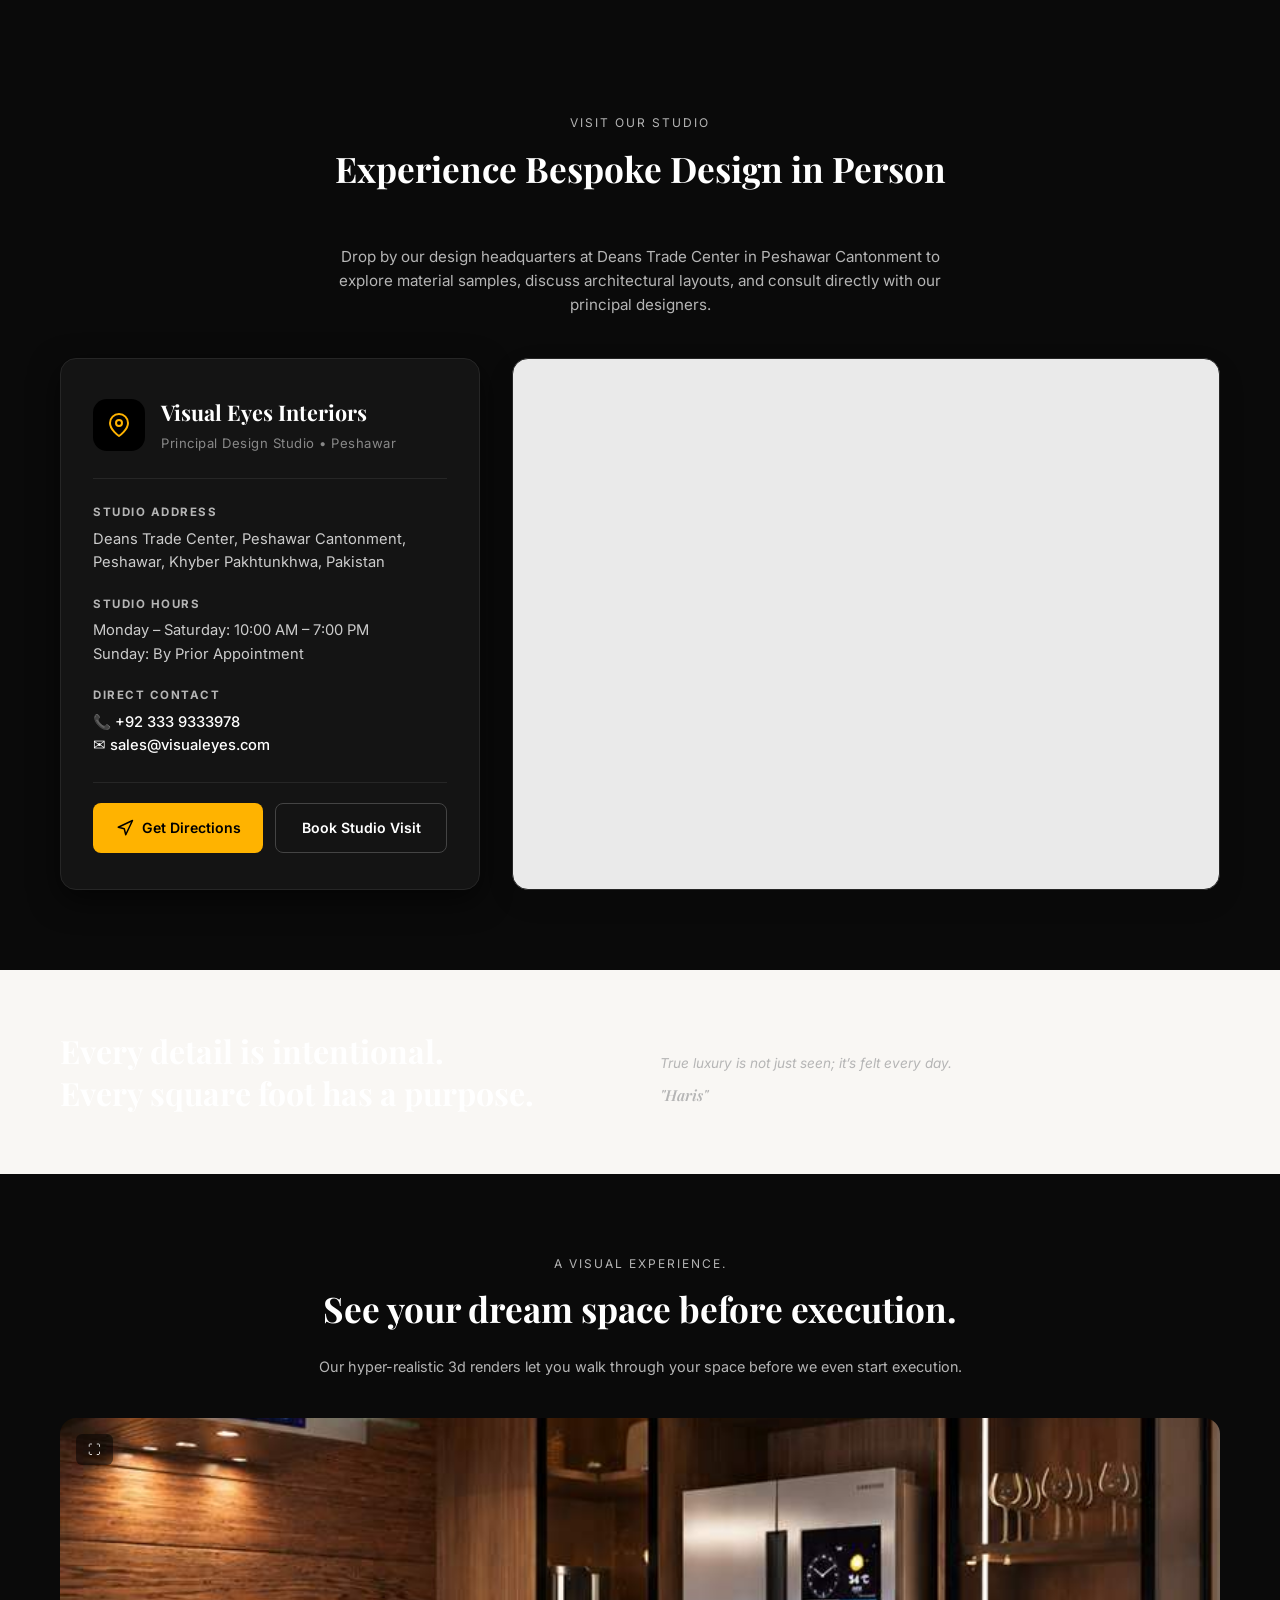
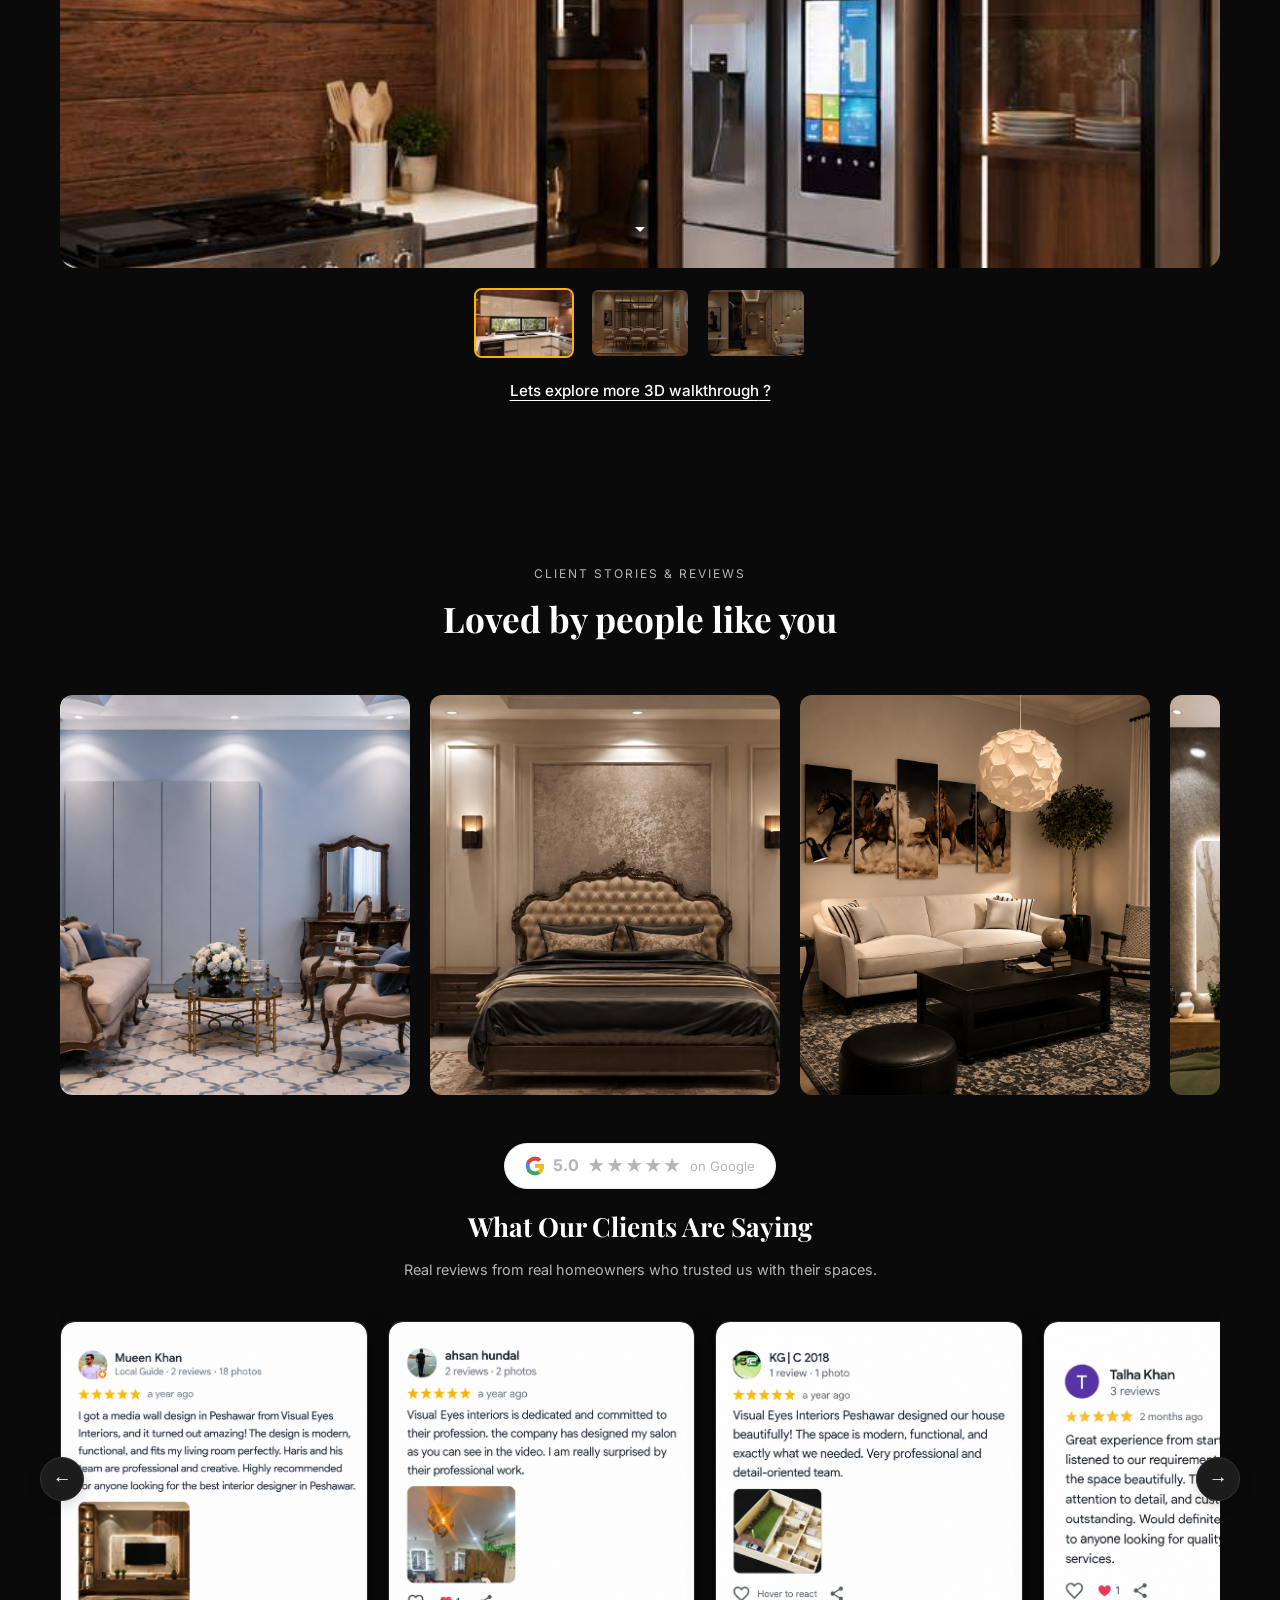
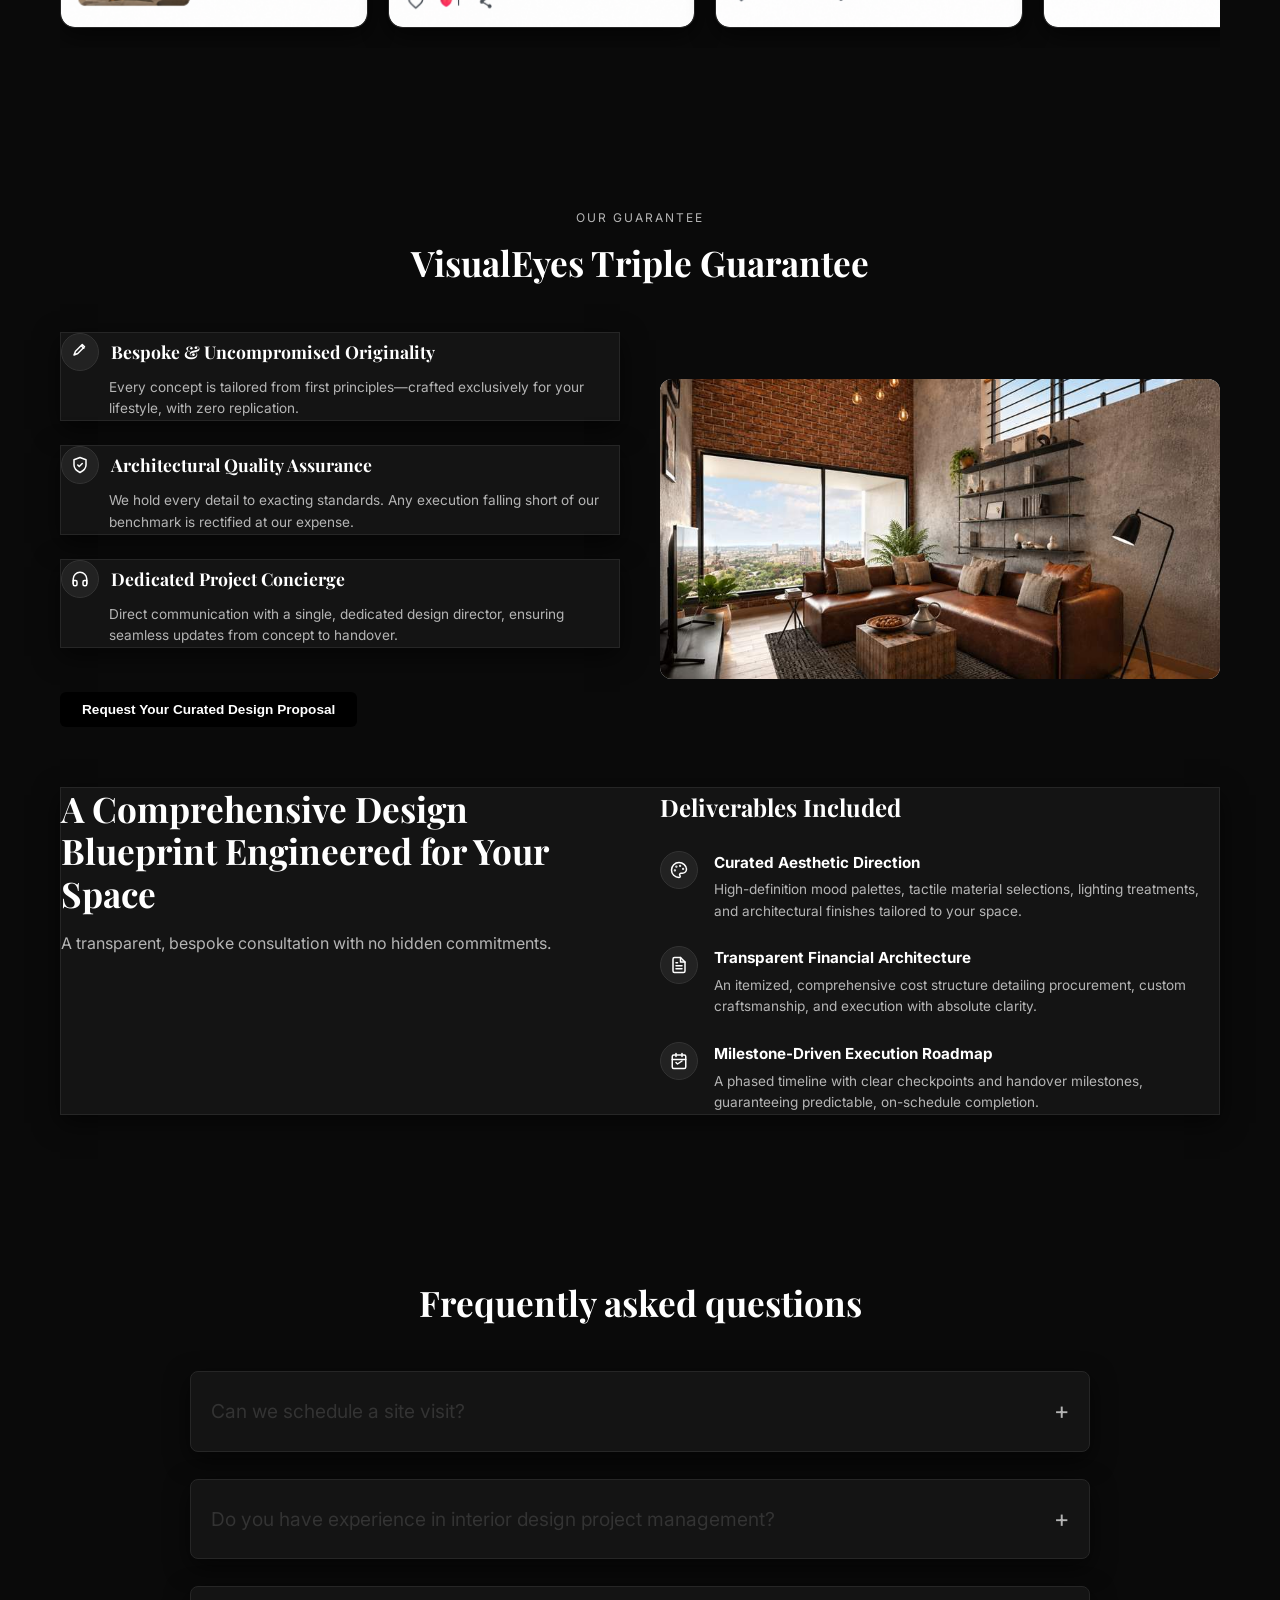
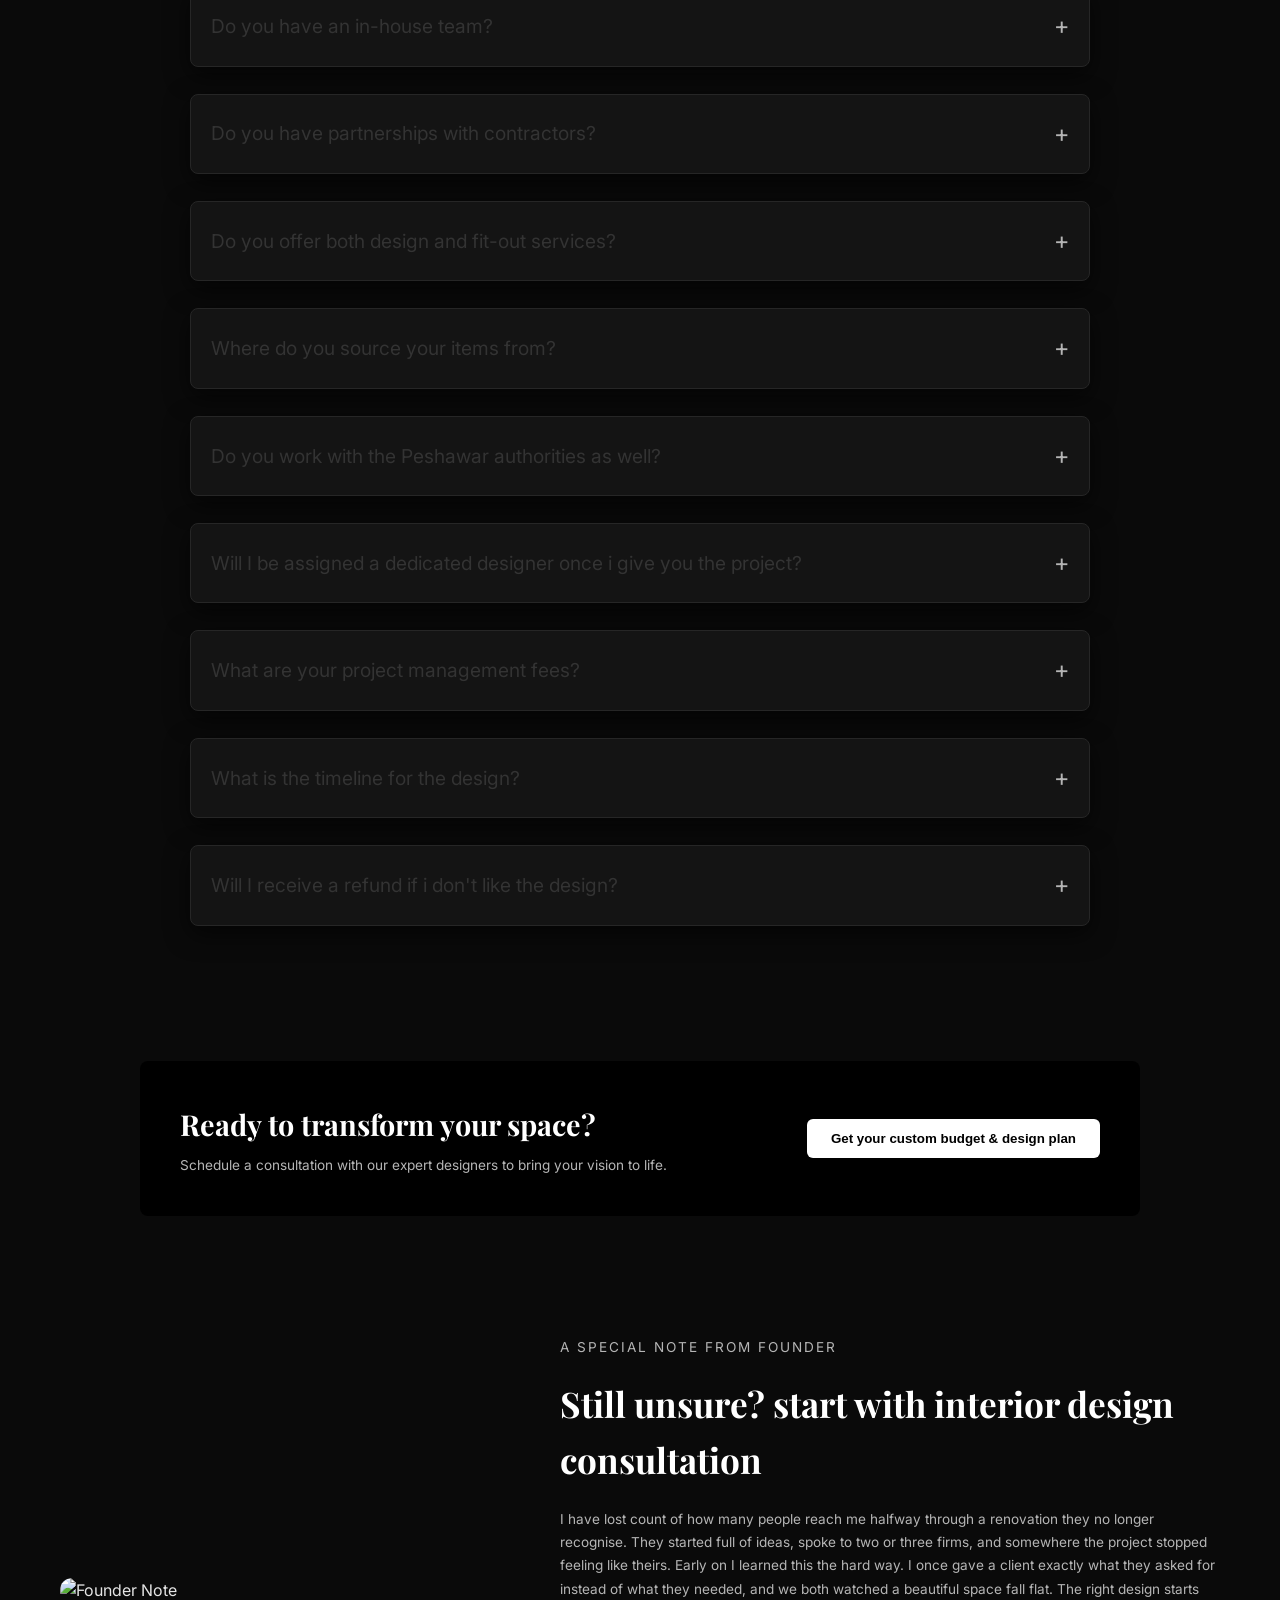
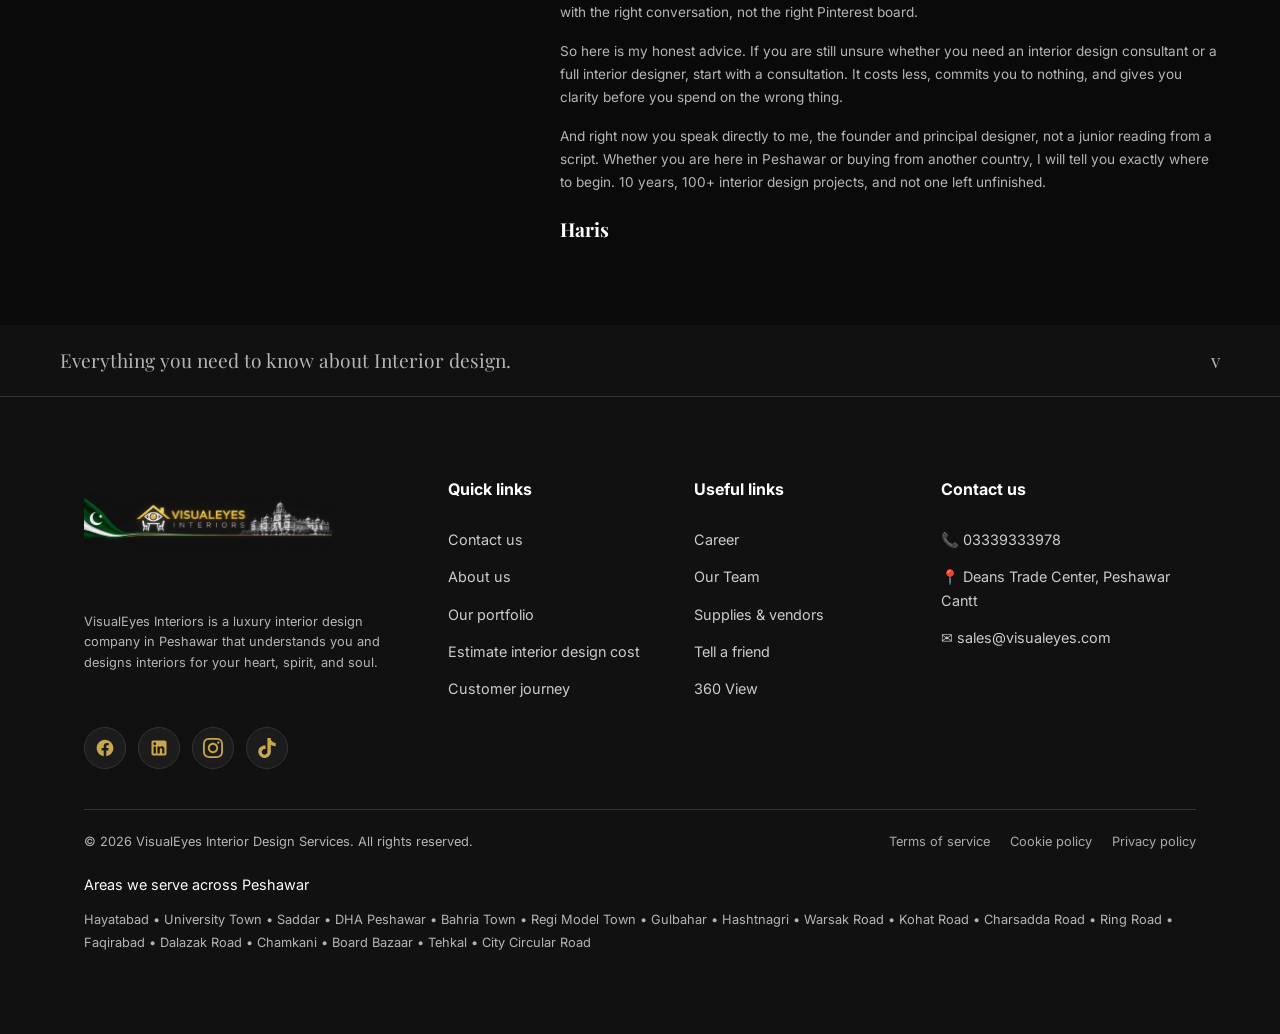
==== commit ed212ead: "Add official Peshawar architectural brand logo to footer" ====
--- a/index.html
+++ b/index.html
@@ -1144,8 +1144,8 @@
     <div class="container">
       <div class="footer-grid">
         <div class="footer-col">
-          <a href="#" class="logo" style="margin-bottom: 20px; display: inline-block;">
-            <img src="Assets/images/logo.png" alt="VisualEyes Interiors" style="height: 60px; margin-bottom: 16px;">
+          <a href="index.html" class="footer-brand" style="margin-bottom: 20px; display: inline-block;">
+            <img src="Assets/images/footer_logo.png" alt="VisualEyes Interiors - Peshawar" class="footer-logo-img">
           </a>
           <p style="font-size: 0.8rem; margin-bottom: 16px;">VisualEyes Interiors is a luxury interior design company in Peshawar that understands you and designs interiors for your heart, spirit, and soul.</p>
           <div class="social-links" style="margin-top: 24px;">
--- a/styles.css
+++ b/styles.css
@@ -2961,3 +2961,31 @@
   }
 }
 
+/* ===== FOOTER BRAND LOGO ===== */
+.footer-brand {
+  display: inline-block;
+  text-decoration: none;
+}
+
+.footer-logo-img {
+  height: auto;
+  max-height: 85px;
+  width: 100%;
+  max-width: 280px;
+  object-fit: contain;
+  margin-bottom: 16px;
+  display: block;
+  transition: transform 0.3s ease, filter 0.3s ease;
+}
+
+.footer-logo-img:hover {
+  transform: scale(1.03);
+}
+
+@media (max-width: 768px) {
+  .footer-logo-img {
+    max-width: 240px;
+    max-height: 75px;
+  }
+}
+
